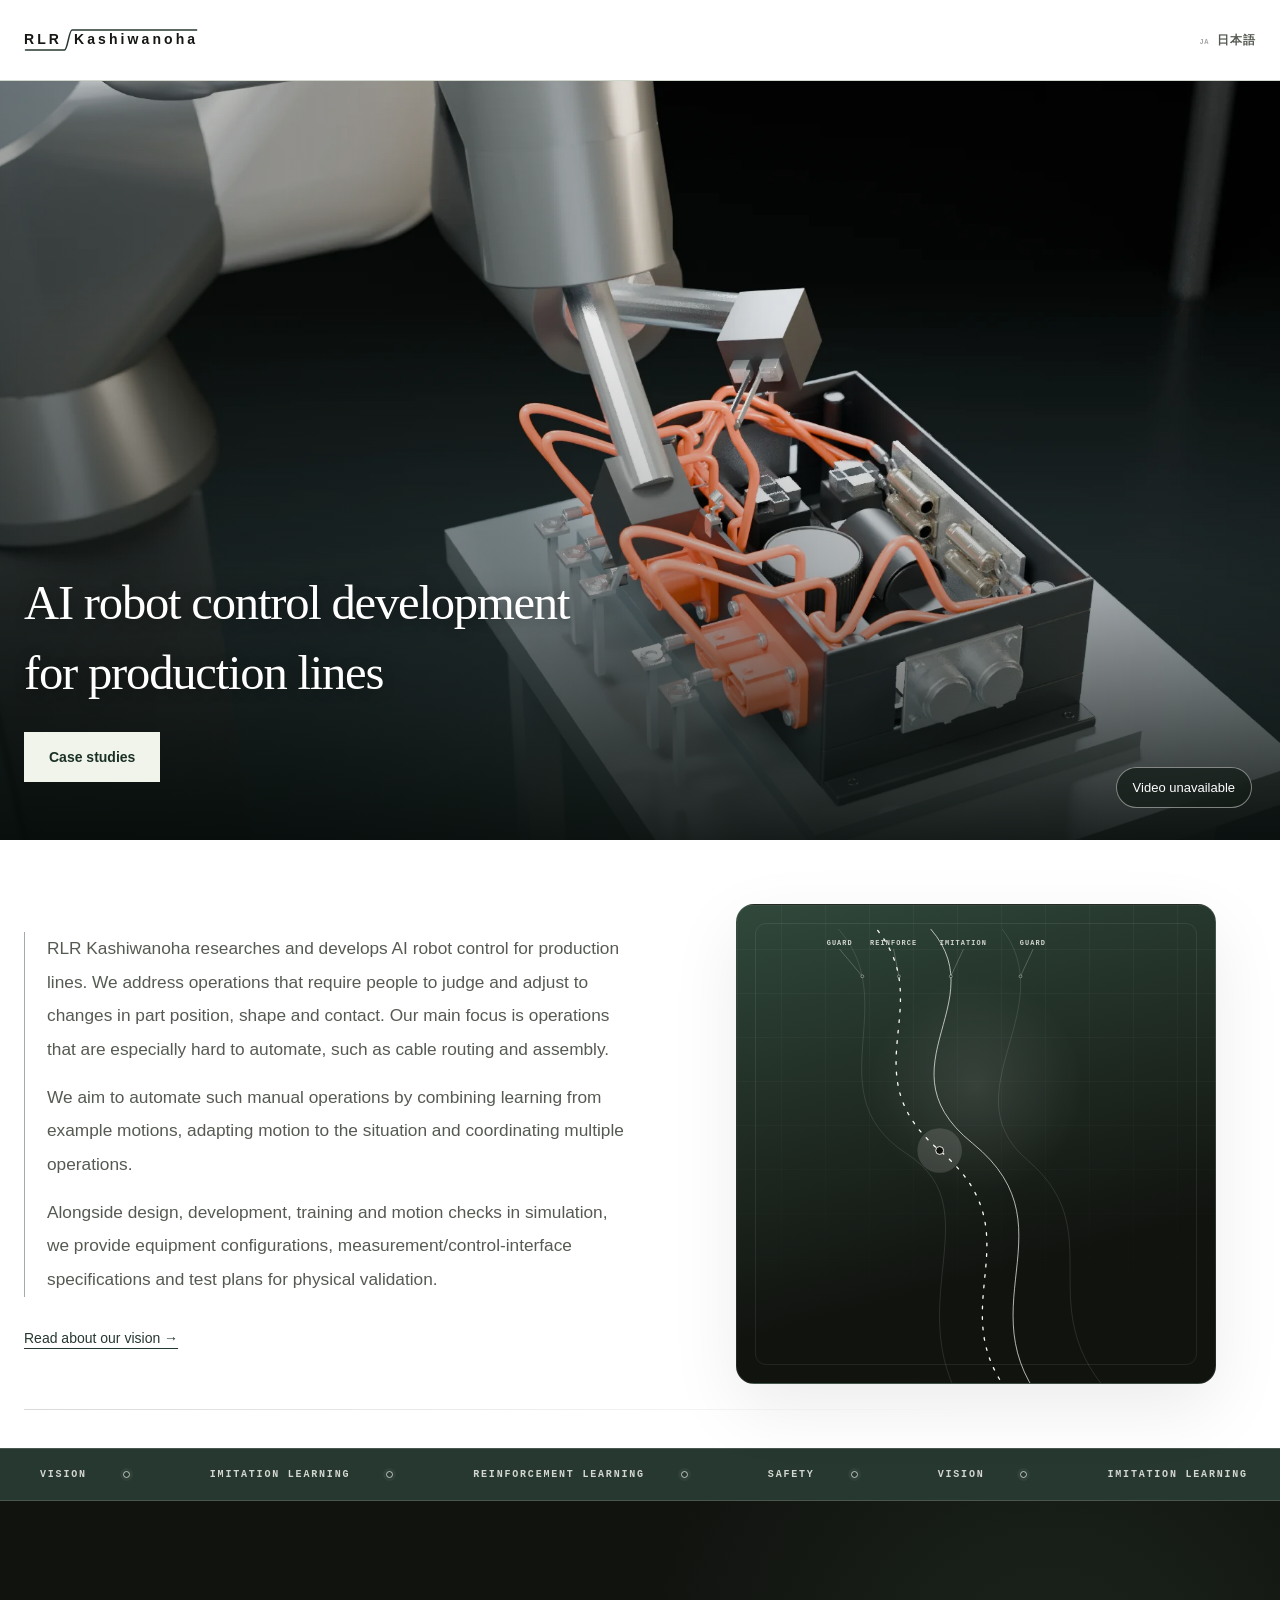
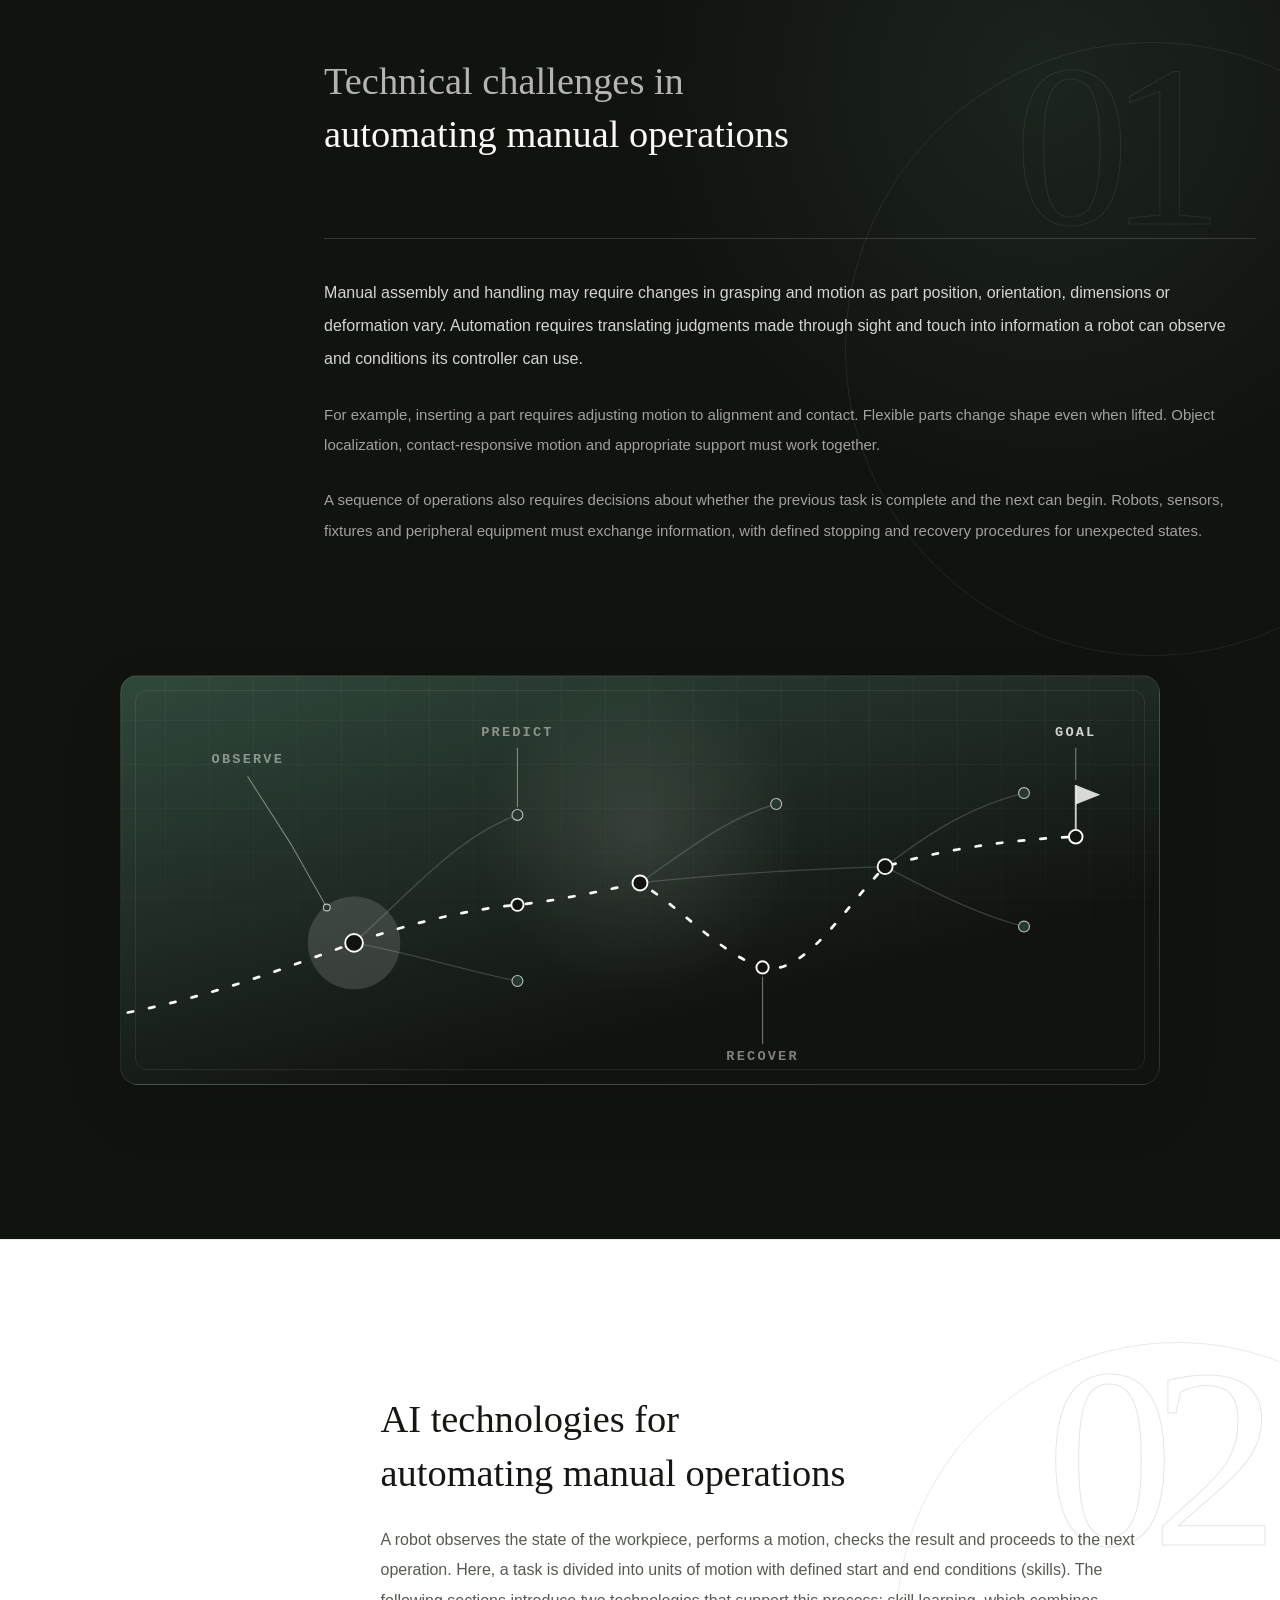
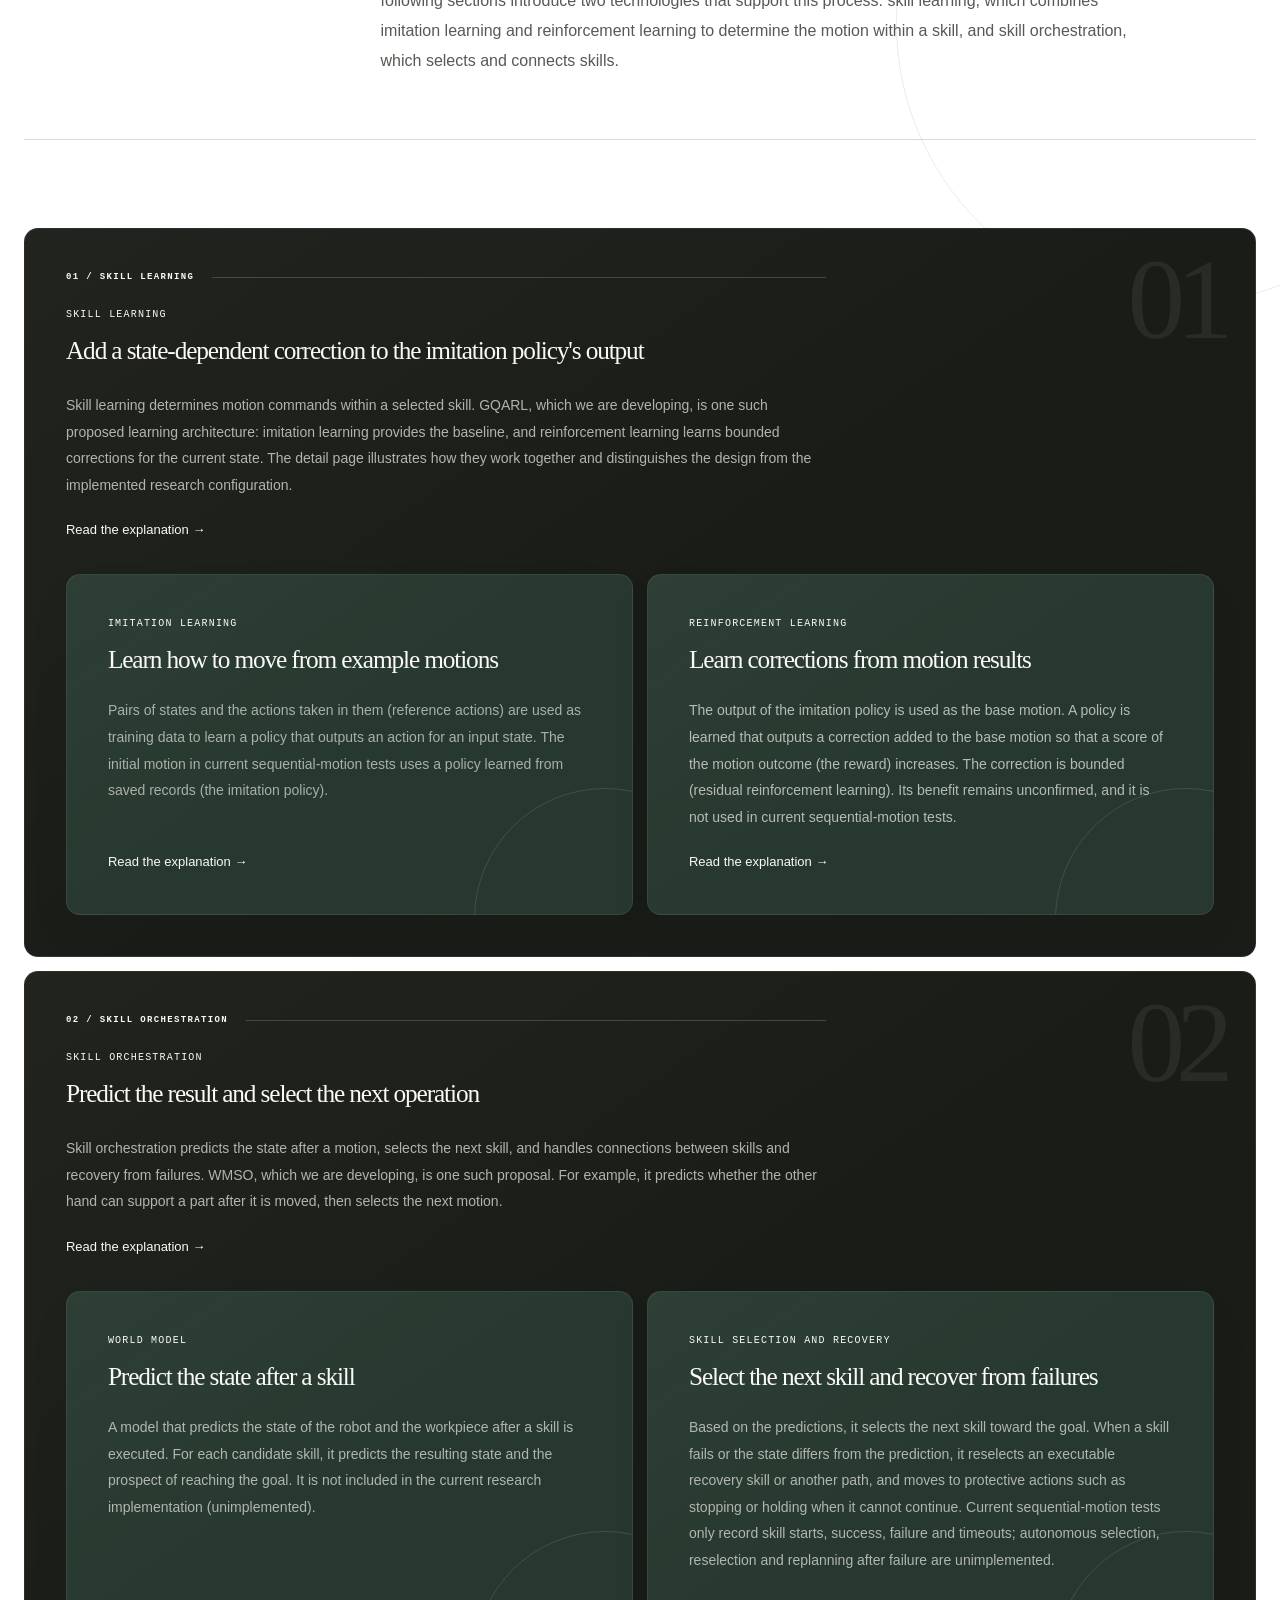
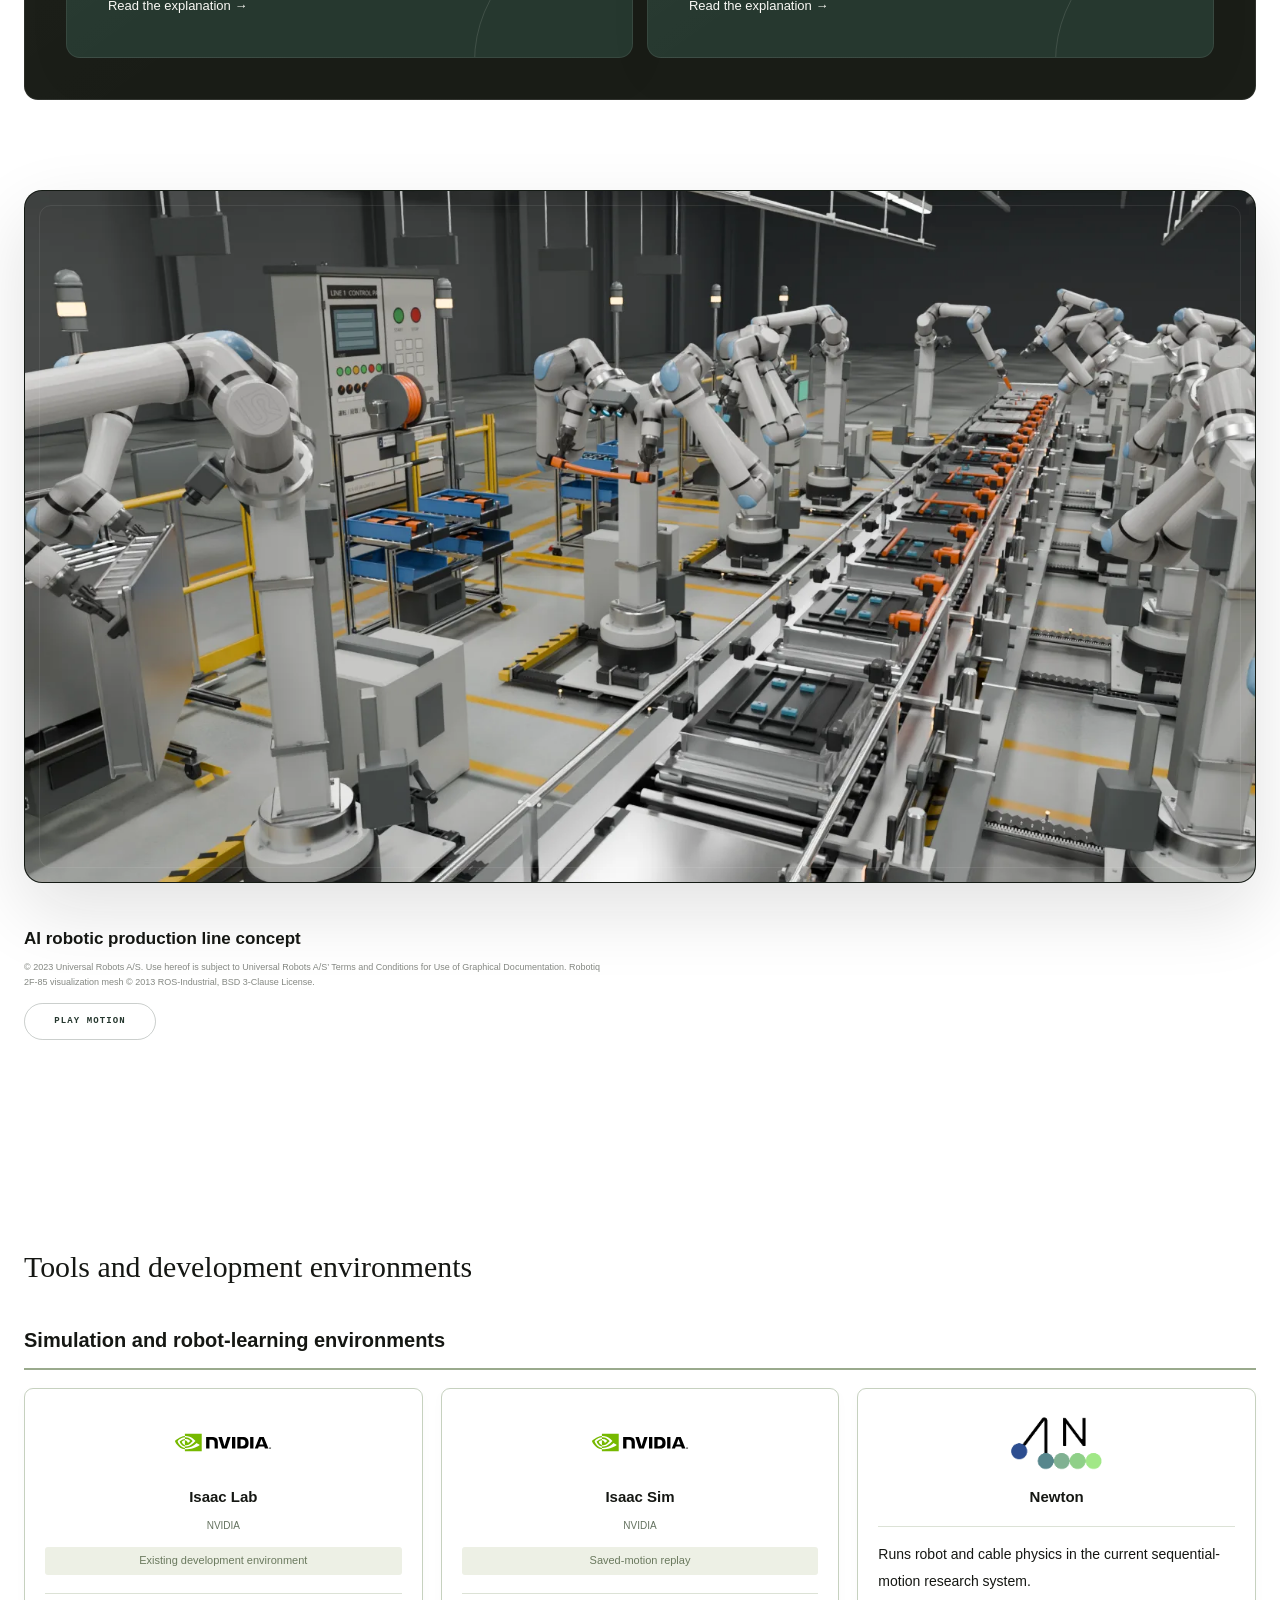
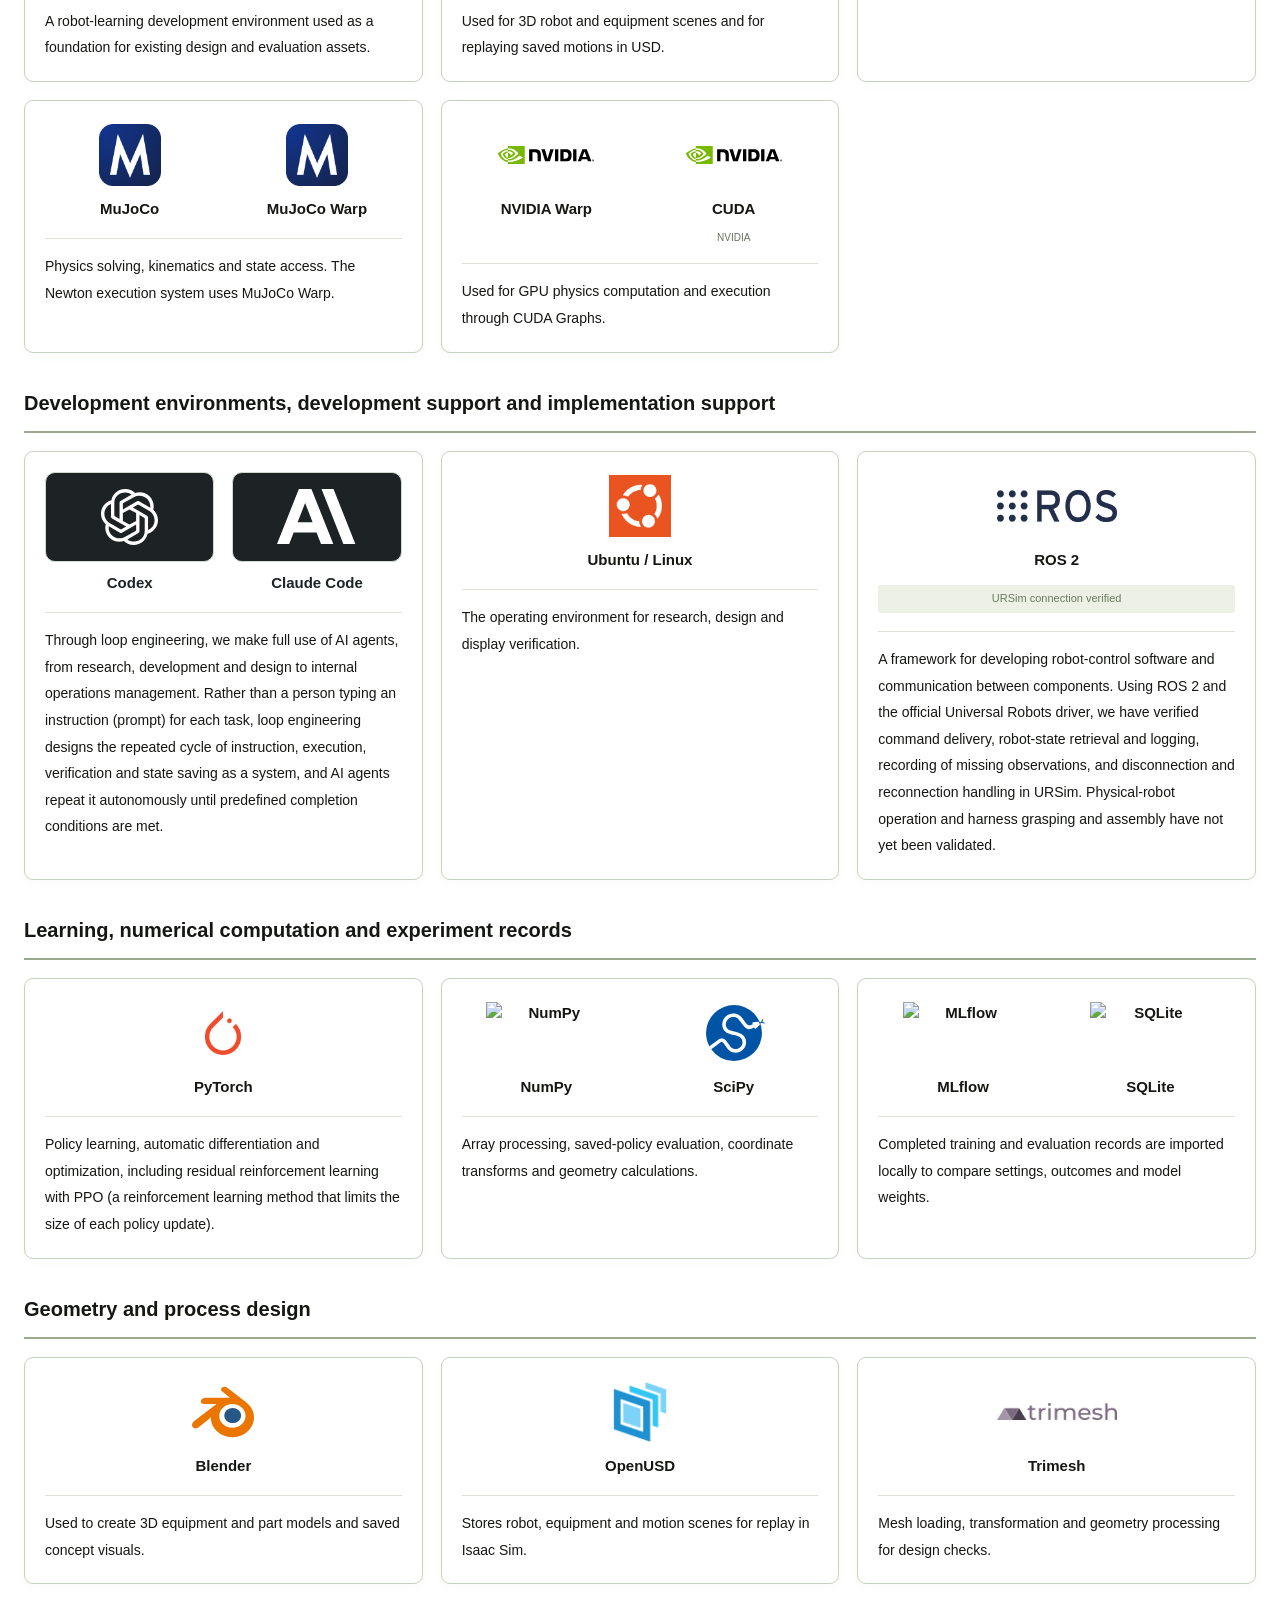
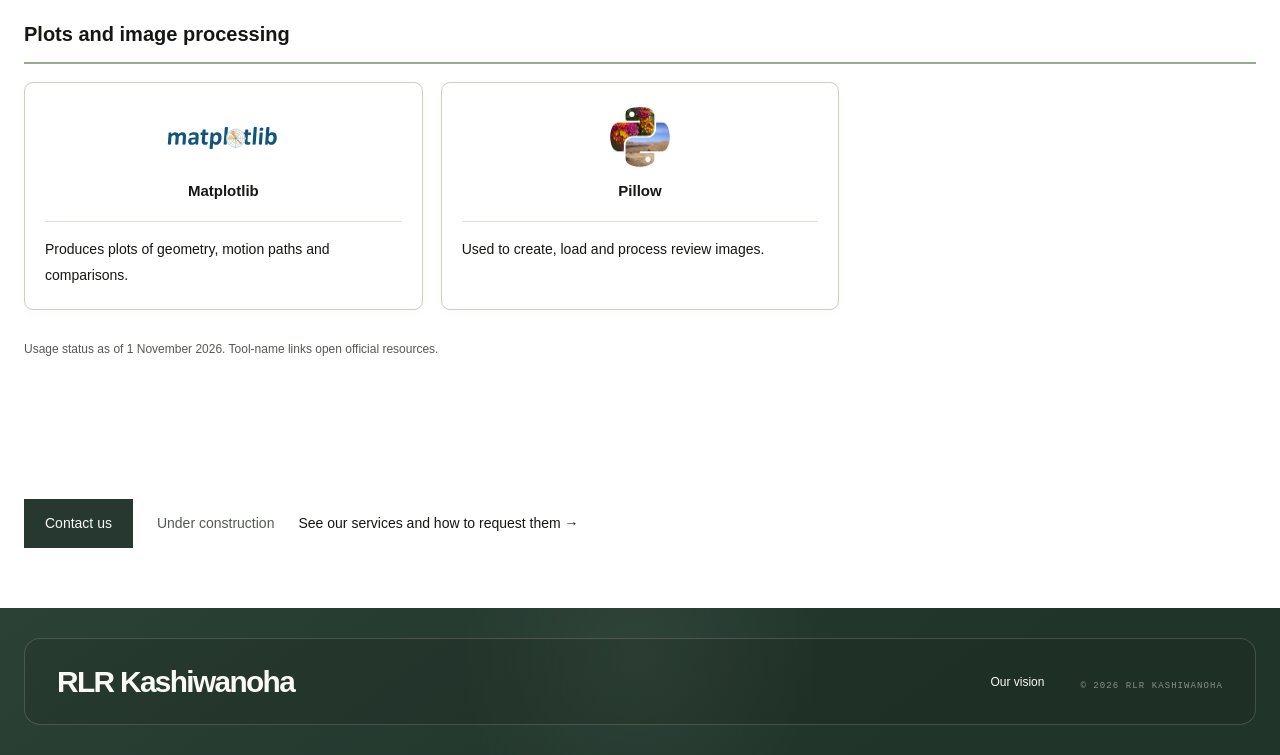
==== en/index.html @ 5c687e72 "Publish home and vision: skill-orchestration cards and term definitions - Home: the skill-orchestrat" ====
<!--
Copyright (c) 2022-2026, The Isaac Lab Project Developers (https://github.com/isaac-sim/IsaacLab/blob/main/CONTRIBUTORS.md).
All rights reserved.

SPDX-License-Identifier: BSD-3-Clause
-->
<!doctype html>
<html lang="en">
  <head>
    <meta charset="utf-8" />
    <meta name="viewport" content="width=device-width, initial-scale=1" />
    <meta name="theme-color" content="#ffffff" />
    <meta
      name="description"
      content="RLR Kashiwanoha researches and develops AI robot control for production lines. We address operations that require people to judge and adjust to changes in part position, shape and contact. Our main focus is operations that are especially hard to automate, such as cable routing and assembly. We aim to automate such manual operations by combining learning from example motions, adapting motion to the situation and coordinating multiple operations. Alongside design, development, training and motion checks in simulation, we provide equipment configurations, measurement/control-interface specifications and test plans for physical validation."
    />
    <meta name="robots" content="index, follow, max-image-preview:large" />
    <link rel="canonical" href="https://rlrk-dev.github.io/en/" />
    <link rel="alternate" hreflang="ja" href="https://rlrk-dev.github.io/" />
    <link rel="alternate" hreflang="en" href="https://rlrk-dev.github.io/en/" />
    <link rel="alternate" hreflang="x-default" href="https://rlrk-dev.github.io/" />
    <link rel="sitemap" type="application/xml" href="https://rlrk-dev.github.io/sitemap.xml" />

    <title>RLR Kashiwanoha — AI Robot Control Development for Production Lines</title>

    <style>
      :root {
        --paper: #f1efe8;
        --paper-deep: #e6e2d8;
        --paper-soft: #f7f5ef;
        --ink: #151713;
        --ink-soft: #555a52;
        --night: #11130f;
        --night-soft: #1a1d17;
        --forest: #26382f;
        --forest-bright: #3d5b4b;
        --white: #faf9f5;
        --line: rgba(21, 23, 19, 0.16);
        --line-light: rgba(250, 249, 245, 0.16);
        --shadow-soft: 0 24px 70px rgba(17, 19, 15, 0.08);
        --sans: "Helvetica Neue", "Hiragino Kaku Gothic ProN", "Yu Gothic", YuGothic, Arial, sans-serif;
        --serif: "Yu Mincho", "Hiragino Mincho ProN", "Hiragino Mincho Pro", Georgia, serif;
        --mono: "SFMono-Regular", Consolas, "Liberation Mono", monospace;
        --shell: min(100% - 48px, 1320px);
      }

      *,
      *::before,
      *::after {
        box-sizing: border-box;
      }

      html {
        scroll-behavior: smooth;
      }

      body {
        margin: 0;
        min-width: 320px;
        overflow-x: clip;
        color: var(--ink);
        background: var(--paper);
        font-family: var(--sans);
        font-weight: 400;
        line-height: 1.7;
        text-rendering: optimizeLegibility;
        -webkit-font-smoothing: antialiased;
      }

      body::before {
        position: fixed;
        z-index: -1;
        inset: 0;
        content: "";
        pointer-events: none;
        background-image:
          radial-gradient(circle at 82% 8%, rgba(38, 56, 47, 0.07), transparent 24%),
          linear-gradient(rgba(21, 23, 19, 0.035) 1px, transparent 1px),
          linear-gradient(90deg, rgba(21, 23, 19, 0.035) 1px, transparent 1px);
        background-repeat: no-repeat, repeat, repeat;
        background-size: auto, 48px 48px, 48px 48px;
        mask-image: linear-gradient(to bottom, #000 0%, transparent 72%);
      }

      a {
        color: inherit;
        text-decoration: none;
      }

      .nowrap {
        white-space: nowrap;
      }

      button {
        color: inherit;
        font: inherit;
      }

      :focus-visible {
        outline: 2px solid var(--forest-bright);
        outline-offset: 5px;
      }

      ::selection {
        color: var(--white);
        background: var(--forest);
      }

      .skip-link {
        position: fixed;
        z-index: 100;
        top: 12px;
        left: 12px;
        padding: 10px 14px;
        color: var(--white);
        background: var(--forest);
        transform: translateY(-160%);
        transition: transform 180ms ease;
      }

      .skip-link:focus {
        transform: translateY(0);
      }

      .shell {
        width: var(--shell);
        margin-inline: auto;
      }

      .site-header {
        position: fixed;
        z-index: 50;
        top: 0;
        right: 0;
        left: 0;
        border-bottom: 1px solid transparent;
        transition:
          background-color 240ms ease,
          border-color 240ms ease,
          box-shadow 240ms ease;
      }

      .site-header.is-scrolled,
      .site-header:has(.site-nav.is-open) {
        border-color: var(--line);
        background: rgba(241, 239, 232, 0.92);
        box-shadow: 0 8px 30px rgba(17, 19, 15, 0.045);
        backdrop-filter: blur(20px);
      }

      .nav-shell {
        display: flex;
        align-items: center;
        justify-content: space-between;
        min-height: 80px;
        transition: min-height 240ms ease;
      }

      .site-header.is-scrolled .nav-shell {
        min-height: 68px;
      }

      .brand {
        position: relative;
        display: inline-grid;
        grid-template-columns: auto 7px auto;
        gap: 2.5px;
        align-items: center;
        padding-block: 5px;
        color: var(--ink);
        font-size: 14px;
        font-weight: 700;
        letter-spacing: 0.22em;
        white-space: nowrap;
      }

      .brand > span:not(.brand-sigmoid) {
        position: relative;
        z-index: 1;
      }

      .brand-sigmoid {
        display: block;
        width: 7px;
        height: 20px;
      }

      .brand-sigmoid svg {
        position: absolute;
        z-index: 0;
        top: 50%;
        left: 0;
        width: 100%;
        height: 30px;
        overflow: visible;
        transform: translateY(-50%);
      }

      .site-nav {
        display: flex;
        gap: 34px;
        align-items: center;
      }

      .site-nav a {
        position: relative;
        display: inline-flex;
        gap: 8px;
        align-items: baseline;
        padding-block: 8px;
        color: var(--ink-soft);
        font-size: 12px;
        font-weight: 600;
        letter-spacing: 0.08em;
      }

      .site-nav a::before {
        content: attr(data-index);
        color: rgba(21, 23, 19, 0.38);
        font-family: var(--mono);
        font-size: 7px;
        letter-spacing: 0.08em;
      }

      .site-nav a::after {
        position: absolute;
        right: 0;
        bottom: 3px;
        left: 0;
        height: 1px;
        content: "";
        background: var(--ink);
        transform: scaleX(0);
        transform-origin: right;
        transition: transform 220ms ease;
      }

      .site-nav a:hover,
      .site-nav a:focus-visible,
      .site-nav a.is-active {
        color: var(--ink);
      }

      .site-nav a:hover::after,
      .site-nav a:focus-visible::after,
      .site-nav a.is-active::after {
        transform: scaleX(1);
        transform-origin: left;
      }

      .menu-button {
        display: none;
        width: 42px;
        height: 42px;
        padding: 0;
        border: 1px solid var(--line);
        border-radius: 50%;
        background: transparent;
        cursor: pointer;
      }

      .menu-button span,
      .menu-button::before,
      .menu-button::after {
        display: block;
        width: 16px;
        height: 1px;
        margin: 4px auto;
        content: "";
        background: currentcolor;
        transition: transform 180ms ease;
      }

      .menu-button[aria-expanded="true"] span {
        opacity: 0;
      }

      .menu-button[aria-expanded="true"]::before {
        transform: translateY(5px) rotate(45deg);
      }

      .menu-button[aria-expanded="true"]::after {
        transform: translateY(-5px) rotate(-45deg);
      }

      .hero {
        position: relative;
        isolation: isolate;
        display: grid;
        grid-template-columns: minmax(0, 1.1fr) minmax(360px, 0.9fr);
        column-gap: clamp(48px, 6vw, 90px);
        row-gap: 24px;
        align-items: center;
        min-height: 100svh;
        padding-top: 112px;
        padding-bottom: 80px;
      }

      .hero::before {
        position: absolute;
        z-index: -1;
        top: 0;
        bottom: 0;
        left: 50%;
        width: 100vw;
        content: "";
        background:
          linear-gradient(
            105deg,
            rgba(247, 245, 239, 0.86) 0%,
            rgba(241, 239, 232, 0.72) 48%,
            rgba(241, 239, 232, 0.6) 100%
          ),
          url("/assets/hero-kashiwanoha-landscape.webp") center / cover no-repeat;
        pointer-events: none;
        transform: translateX(-50%);
        -webkit-mask-image: linear-gradient(to bottom, #000 0%, #000 76%, transparent 100%);
        mask-image: linear-gradient(to bottom, #000 0%, #000 76%, transparent 100%);
      }

      .hero::after {
        position: absolute;
        right: 0;
        bottom: 38px;
        left: 0;
        height: 1px;
        content: "";
        background: linear-gradient(90deg, var(--line), transparent 78%);
      }

      .hero-copy {
        position: relative;
        z-index: 2;
      }

      .eyebrow {
        display: flex;
        gap: 14px;
        align-items: center;
        margin: 0 0 34px;
        font-family: var(--mono);
        font-size: 11px;
        font-weight: 600;
        letter-spacing: 0.16em;
        text-transform: uppercase;
      }

      .eyebrow::before {
        width: 24px;
        height: 1px;
        content: "";
        background: currentcolor;
      }

      .eyebrow span {
        display: grid;
        width: 30px;
        height: 30px;
        place-items: center;
        border: 1px solid var(--line);
        border-radius: 50%;
        color: var(--forest);
        font-size: 8px;
      }

      .hero-title {
        max-width: 860px;
        margin: 0;
        font-family: var(--serif);
        font-size: clamp(52px, 5.25vw, 86px);
        font-weight: 500;
        letter-spacing: -0.055em;
        line-height: 1.06;
      }

      .hero-line {
        color: var(--forest);
        white-space: nowrap;
      }

      .hero-lead {
        max-width: 600px;
        margin: 38px 0 0;
        padding-left: 22px;
        border-left: 1px solid rgba(38, 56, 47, 0.42);
        color: var(--ink-soft);
        font-size: clamp(16px, 1.2vw, 18px);
        line-height: 1.9;
      }

      .hero-note {
        max-width: 600px;
        margin: 10px 0 0;
        padding-left: 23px;
        color: var(--ink-soft);
        font-size: 11px;
        letter-spacing: 0.02em;
        line-height: 1.6;
      }

      .hero-scroll {
        display: inline-flex;
        gap: 14px;
        align-items: center;
        margin-top: 46px;
        color: var(--ink-soft);
        font-family: var(--mono);
        font-size: 9px;
        font-weight: 600;
        letter-spacing: 0.16em;
        text-transform: uppercase;
      }

      .hero-scroll::after {
        width: 54px;
        height: 1px;
        content: "";
        background: var(--forest);
        transition: width 220ms ease;
      }

      .hero-scroll:hover::after,
      .hero-scroll:focus-visible::after {
        width: 76px;
      }

      .hero-art {
        position: relative;
        min-height: 0;
        aspect-ratio: 1;
        overflow: hidden;
        border: 1px solid rgba(250, 249, 245, 0.09);
        border-radius: 18px;
        color: var(--white);
        background:
          radial-gradient(circle at 50% 38%, rgba(250, 249, 245, 0.11), transparent 28%),
          linear-gradient(165deg, #30483b 0%, var(--night) 72%);
        box-shadow: var(--shadow-soft);
        isolation: isolate;
      }

      .hero-art::before {
        position: absolute;
        z-index: 0;
        inset: 0;
        content: "";
        background-image:
          linear-gradient(rgba(255, 255, 255, 0.04) 1px, transparent 1px),
          linear-gradient(90deg, rgba(255, 255, 255, 0.04) 1px, transparent 1px);
        background-size: 44px 44px;
        mask-image: linear-gradient(to bottom, #000, transparent 92%);
      }

      .hero-art::after {
        position: absolute;
        z-index: 2;
        inset: 18px;
        content: "";
        border: 1px solid rgba(250, 249, 245, 0.08);
        border-radius: 11px;
        pointer-events: none;
      }

      .hero-art svg {
        position: absolute;
        z-index: 1;
        inset: 5% -7% -4%;
        width: 114%;
        height: 99%;
        transition: transform 700ms cubic-bezier(0.22, 1, 0.36, 1);
      }

      .hero-art--world-model {
        min-height: 0;
        aspect-ratio: 760 / 300;
      }

      .purpose-model {
        width: min(100%, 1040px);
        margin: clamp(84px, 10vw, 144px) auto 0;
      }

      .hero-art--world-model svg {
        inset: 0;
        width: 100%;
        height: 100%;
      }

      .hero-art--world-model::after {
        inset: 14px;
        border-radius: 12px;
      }

      .hero-art--world-model .hero-model-mobile {
        display: none;
      }

      .hero-art > img {
        position: absolute;
        z-index: 1;
        inset: 0;
        width: 100%;
        height: 100%;
        object-fit: cover;
      }

      @media (hover: hover) {
        .hero-art:hover svg {
          transform: scale(1.012);
        }
      }

      .thread-path {
        fill: none;
        stroke: rgba(250, 249, 245, 0.76);
        stroke-linecap: round;
        stroke-width: 1.4;
      }

      .thread-path--soft {
        stroke: rgba(250, 249, 245, 0.17);
        stroke-width: 1;
      }

      .thread-path--accent {
        stroke: var(--white);
        stroke-dasharray: 4 12;
        stroke-width: 2;
        animation: thread-flow 16s linear infinite;
      }

      .thread-node {
        fill: var(--night);
        stroke: var(--white);
        stroke-width: 1.4;
      }

      .thread-label {
        fill: rgba(250, 249, 245, 0.48);
        font-family: var(--mono);
        font-size: 10.5px;
        font-weight: 600;
        letter-spacing: 0.16em;
        text-anchor: middle;
      }

      .thread-label--primary {
        fill: rgba(250, 249, 245, 0.82);
      }

      .hero-art--world-model .thread-label {
        font-size: 10px;
      }

      .thread-leader {
        fill: none;
        stroke: rgba(250, 249, 245, 0.42);
        stroke-linecap: round;
        stroke-width: 0.8;
      }

      .thread-leader-node {
        fill: var(--forest);
        stroke: rgba(250, 249, 245, 0.72);
        stroke-width: 0.8;
      }

      .thread-glow {
        fill: var(--white);
        opacity: 0.14;
        transform-origin: center;
        animation: pulse 3.2s ease-in-out infinite;
      }

      .signal-strip {
        overflow: hidden;
        color: rgba(250, 249, 245, 0.82);
        border-top: 1px solid var(--line-light);
        border-bottom: 1px solid var(--line-light);
        background: var(--forest);
      }

      .signal-track {
        display: flex;
        width: max-content;
        animation: marquee 28s linear infinite;
      }

      .signal-item {
        display: inline-flex;
        gap: 36px;
        align-items: center;
        padding: 17px 40px;
        font-family: var(--mono);
        font-size: 10px;
        font-weight: 600;
        letter-spacing: 0.18em;
        text-transform: uppercase;
      }

      .signal-item::after {
        width: 7px;
        height: 7px;
        content: "";
        border: 1px solid rgba(250, 249, 245, 0.7);
        border-radius: 50%;
        background: transparent;
        box-shadow: 0 0 0 3px rgba(250, 249, 245, 0.045);
      }

      .section {
        scroll-margin-top: 80px;
        padding-block: clamp(104px, 12vw, 180px);
      }

      .section-label {
        display: flex;
        gap: 14px;
        align-items: center;
        margin: 0;
        font-family: var(--mono);
        font-size: 9px;
        font-weight: 600;
        letter-spacing: 0.18em;
        text-transform: uppercase;
      }

      .section-label span {
        display: grid;
        width: 32px;
        height: 32px;
        min-width: 32px;
        place-items: center;
        border: 1px solid var(--line);
        border-radius: 50%;
        color: var(--ink-soft);
        font-size: 8px;
        letter-spacing: 0.08em;
      }

      .purpose {
        position: relative;
        overflow: hidden;
        color: var(--white);
        background:
          radial-gradient(circle at 82% 14%, rgba(61, 91, 75, 0.24), transparent 26%),
          var(--night);
      }

      .purpose::before {
        position: absolute;
        top: clamp(110px, 11vw, 176px);
        right: clamp(-300px, -14vw, -150px);
        width: clamp(440px, 48vw, 760px);
        aspect-ratio: 1;
        content: "";
        border: 1px solid rgba(250, 249, 245, 0.07);
        border-radius: 50%;
        pointer-events: none;
      }

      .purpose::after {
        position: absolute;
        top: clamp(112px, 12vw, 180px);
        right: clamp(24px, 6vw, 96px);
        content: "01";
        color: transparent;
        font-family: var(--serif);
        font-size: clamp(126px, 18vw, 252px);
        font-weight: 500;
        letter-spacing: -0.09em;
        line-height: 0.8;
        pointer-events: none;
        -webkit-text-stroke: 1px rgba(250, 249, 245, 0.08);
      }

      .purpose > .shell {
        position: relative;
        z-index: 1;
      }

      .purpose .section-label span {
        color: rgba(250, 249, 245, 0.58);
        border-color: var(--line-light);
      }

      .purpose-copy {
        color: rgba(250, 249, 245, 0.68);
      }

      .purpose-grid {
        position: relative;
        display: grid;
        grid-template-columns: minmax(180px, 0.35fr) minmax(0, 1.65fr);
        gap: clamp(48px, 8vw, 130px);
      }

      .purpose-statement {
        max-width: 960px;
        margin: 0;
        color: rgba(250, 249, 245, 0.7);
        font-family: var(--serif);
        font-size: clamp(42px, 5vw, 72px);
        font-weight: 500;
        letter-spacing: -0.05em;
        line-height: 1.25;
        white-space: nowrap;
      }

      .purpose-statement em {
        color: var(--white);
        font-style: normal;
      }

      .purpose-bottom {
        display: grid;
        grid-template-columns: minmax(0, 1.45fr) minmax(240px, 0.55fr);
        gap: clamp(40px, 5vw, 76px);
        margin-top: 76px;
        padding-top: 38px;
        border-top: 1px solid var(--line-light);
      }

      .purpose-copy {
        max-width: 680px;
        margin: 0;
      }

      .purpose-copy p {
        margin: 0;
        color: rgba(250, 249, 245, 0.62);
        font-size: 15px;
        line-height: 2.05;
      }

      .purpose-copy p + p {
        margin-top: 24px;
      }

      .purpose-copy p:first-child {
        color: rgba(250, 249, 245, 0.84);
        font-size: 16px;
      }

      .purpose-quote {
        position: relative;
        justify-self: end;
        max-width: 360px;
        margin: 0;
        padding: 24px 0 24px 28px;
        border-left: 1px solid rgba(250, 249, 245, 0.28);
        color: var(--white);
        font-family: var(--serif);
        font-size: 24px;
        line-height: 1.5;
      }

      .purpose-quote small {
        display: block;
        margin-top: 18px;
        color: rgba(250, 249, 245, 0.48);
        font-family: var(--mono);
        font-size: 9px;
        letter-spacing: 0.16em;
        text-transform: uppercase;
      }

      .section-title {
        max-width: 820px;
        margin: 0;
        font-family: var(--serif);
        font-size: clamp(36px, 4.8vw, 70px);
        font-weight: 500;
        letter-spacing: -0.055em;
        line-height: 1.2;
      }

      .core {
        position: relative;
        overflow: hidden;
        padding-bottom: clamp(88px, 9vw, 132px);
        border-top: 1px solid rgba(21, 23, 19, 0.08);
        background: var(--paper-deep);
      }

      .core::before {
        position: absolute;
        top: clamp(74px, 8vw, 122px);
        right: clamp(-280px, -14vw, -120px);
        width: clamp(360px, 44vw, 680px);
        aspect-ratio: 1;
        content: "";
        border: 1px solid rgba(38, 56, 47, 0.1);
        border-radius: 50%;
        pointer-events: none;
      }

      .core > .shell {
        position: relative;
        z-index: 1;
      }

      .core-head {
        position: relative;
        isolation: isolate;
        display: grid;
        grid-template-columns: 0.45fr 1.55fr;
        gap: clamp(48px, 8vw, 130px);
        align-items: start;
        min-height: clamp(220px, 24vw, 320px);
        margin-bottom: clamp(52px, 7vw, 88px);
        padding-bottom: clamp(40px, 5vw, 62px);
        border-bottom: 1px solid var(--line);
      }

      .core-head::after {
        position: absolute;
        z-index: 0;
        top: -0.14em;
        right: 0;
        content: "02";
        color: transparent;
        font-family: var(--serif);
        font-size: clamp(132px, 20vw, 278px);
        font-weight: 500;
        letter-spacing: -0.09em;
        line-height: 0.8;
        pointer-events: none;
        -webkit-text-stroke: 1px rgba(38, 56, 47, 0.13);
      }

      .core-head > * {
        position: relative;
        z-index: 1;
      }

      .core-heading {
        align-self: end;
        max-width: 900px;
      }

      .core-intro {
        max-width: 650px;
        margin: 32px 0 0;
        color: var(--ink-soft);
        font-size: 16px;
        line-height: 2;
      }

      .concept-film {
        margin: 0 0 clamp(64px, 8vw, 104px);
      }

      .concept-film-frame {
        position: relative;
        isolation: isolate;
        overflow: hidden;
        aspect-ratio: 16 / 9;
        border: 1px solid rgba(38, 56, 47, 0.18);
        border-radius: 18px;
        background: var(--night);
        box-shadow: 0 28px 72px rgba(17, 19, 15, 0.12);
      }

      .concept-film-frame::after {
        position: absolute;
        z-index: 2;
        inset: 14px;
        content: "";
        border: 1px solid rgba(250, 249, 245, 0.08);
        border-radius: 12px;
        pointer-events: none;
      }

      .concept-film-video {
        display: block;
        width: 100%;
        height: 100%;
        object-fit: cover;
      }

      .concept-film-caption {
        padding: clamp(26px, 3.4vw, 42px) 0 0;
      }


      .concept-film-detail {
        display: grid;
        gap: 22px;
      }

      .concept-film-credit {
        max-width: 580px;
        margin: 0;
        color: var(--ink-soft);
        font-size: 9px;
        line-height: 1.7;
        opacity: 0.72;
      }

      .concept-film-credit a {
        color: inherit;
        text-underline-offset: 0.2em;
      }

      .concept-film-toggle {
        justify-self: start;
        min-width: 132px;
        padding: 10px 16px;
        border: 1px solid rgba(38, 56, 47, 0.24);
        border-radius: 999px;
        color: var(--forest);
        background: transparent;
        font-family: var(--mono);
        font-size: 9px;
        font-weight: 600;
        letter-spacing: 0.12em;
        text-transform: uppercase;
        cursor: pointer;
        transition:
          color 180ms ease,
          background-color 180ms ease,
          border-color 180ms ease;
      }

      .concept-film-toggle:hover,
      .concept-film-toggle:focus-visible {
        color: var(--white);
        border-color: var(--forest);
        background: var(--forest);
      }

      .core-map {
        display: grid;
        grid-template-columns: repeat(12, minmax(0, 1fr));
        gap: 14px;
        background: transparent;
      }

      .core-card {
        position: relative;
        isolation: isolate;
        overflow: hidden;
        display: flex;
        flex-direction: column;
        min-height: 390px;
        padding: clamp(28px, 3.2vw, 46px);
        border: 1px solid var(--line);
        border-radius: 14px;
        background:
          linear-gradient(145deg, rgba(250, 249, 245, 0.36), transparent 54%),
          var(--paper);
        box-shadow: 0 20px 52px rgba(17, 19, 15, 0.035);
        transition:
          translate 300ms cubic-bezier(0.22, 1, 0.36, 1),
          border-color 300ms ease,
          box-shadow 300ms ease;
      }

      .core-card--vla {
        grid-column: 1 / -1;
      }

      .core-card::before {
        position: absolute;
        z-index: 0;
        right: -104px;
        bottom: -136px;
        width: 262px;
        aspect-ratio: 1;
        content: "";
        border: 1px solid rgba(38, 56, 47, 0.12);
        border-radius: 50%;
        pointer-events: none;
      }

      .core-card::after {
        position: absolute;
        z-index: 0;
        top: clamp(12px, 1.8vw, 24px);
        right: clamp(18px, 2.4vw, 34px);
        content: attr(data-step);
        color: rgba(38, 56, 47, 0.075);
        font-family: var(--serif);
        font-size: clamp(84px, 9vw, 132px);
        font-weight: 500;
        letter-spacing: -0.08em;
        line-height: 0.82;
        pointer-events: none;
      }

      .core-card > * {
        position: relative;
        z-index: 1;
      }

      .core-card--imitation {
        grid-column: span 7;
        color: var(--white);
        border-color: rgba(250, 249, 245, 0.08);
        background:
          linear-gradient(145deg, rgba(250, 249, 245, 0.035), transparent 52%),
          var(--forest);
      }

      .core-card--reinforcement {
        grid-column: span 5;
        color: var(--white);
        border-color: rgba(250, 249, 245, 0.08);
        background:
          linear-gradient(145deg, rgba(250, 249, 245, 0.035), transparent 52%),
          var(--forest);
      }

      .core-card--architecture {
        grid-column: 1 / -1;
        min-height: 410px;
        color: var(--white);
        border-color: rgba(250, 249, 245, 0.08);
        background:
          linear-gradient(145deg, rgba(250, 249, 245, 0.035), transparent 52%),
          var(--night-soft);
      }

      .core-card--outcome {
        grid-column: span 4;
        min-height: 410px;
        color: var(--night);
      }

      .core-card--imitation::before,
      .core-card--reinforcement::before,
      .core-card--architecture::before {
        border-color: rgba(250, 249, 245, 0.12);
      }

      .core-card--imitation::after,
      .core-card--reinforcement::after,
      .core-card--architecture::after {
        color: rgba(250, 249, 245, 0.065);
      }

      .core-card--vla-content,
      .core-card--architecture-content {
        display: grid;
        grid-template-columns: minmax(0, 0.9fr) minmax(0, 1.1fr);
        gap: clamp(32px, 6vw, 96px);
        align-items: end;
        margin-top: auto;
      }

      .core-card--outcome-content {
        display: grid;
        grid-template-columns: 1fr;
        gap: 24px;
        margin-top: auto;
      }

      .core-card--vla h3,
      .core-card--architecture h3,
      .core-card--outcome h3 {
        margin: 0;
      }

      .core-card--outcome h3 {
        max-width: 340px;
        /* Three nouns and a verb do not fit at the display size the other
           cards use, and this card is the narrow one of its row. */
        font-size: clamp(25px, 2.5vw, 34px);
        color: var(--forest);
      }

      .core-card--outcome p {
        color: var(--ink-soft);
      }


      .core-card-meta {
        display: flex;
        align-items: center;
        justify-content: flex-start;
        width: 100%;
        font-family: var(--mono);
        font-size: 9px;
        font-weight: 600;
        letter-spacing: 0.15em;
        text-transform: uppercase;
      }

      .core-card-meta::after {
        flex: 1;
        height: 1px;
        margin-left: 18px;
        content: "";
        background: currentColor;
        opacity: 0.18;
      }

      .core-card h3 {
        margin: auto 0 18px;
        font-family: var(--serif);
        font-size: clamp(31px, 3.4vw, 48px);
        font-weight: 500;
        letter-spacing: -0.045em;
        line-height: 1.25;
      }

      .core-card h3 small {
        display: block;
        margin-bottom: 10px;
        font-family: var(--mono);
        font-size: 10px;
        font-weight: 500;
        letter-spacing: 0.12em;
        text-transform: uppercase;
      }

      .core-card p {
        max-width: 510px;
        margin: 0;
        color: var(--ink-soft);
        font-size: 14px;
        line-height: 1.9;
      }

      .core-card--imitation p {
        color: rgba(250, 249, 245, 0.62);
      }

      .core-card--reinforcement p {
        color: rgba(250, 249, 245, 0.68);
      }

      .core-card--architecture p {
        max-width: 510px;
        color: rgba(250, 249, 245, 0.68);
      }

      .core-card:nth-child(2).is-visible {
        animation-delay: 70ms;
      }

      .core-card:nth-child(3).is-visible {
        animation-delay: 90ms;
      }

      .core-card:nth-child(4).is-visible {
        animation-delay: 160ms;
      }

      @media (hover: hover) {
        .core-card:hover {
          border-color: rgba(38, 56, 47, 0.3);
          box-shadow: 0 28px 64px rgba(17, 19, 15, 0.09);
          translate: 0 -4px;
        }

        .core-card--imitation:hover,
        .core-card--reinforcement:hover,
        .core-card--architecture:hover {
          border-color: rgba(250, 249, 245, 0.2);
        }
      }

      .mobile-break {
        display: none;
      }

      .closing {
        position: relative;
        overflow: hidden;
        padding-block: clamp(132px, 15vw, 216px) 64px;
        color: var(--white);
        background:
          radial-gradient(circle at 50% 36%, rgba(250, 249, 245, 0.055), transparent 28%),
          linear-gradient(145deg, #2b4136 0%, #20342a 72%);
      }

      .closing::before {
        position: absolute;
        top: 9%;
        left: 50%;
        width: clamp(430px, 58vw, 840px);
        aspect-ratio: 1;
        content: "";
        border: 1px solid rgba(250, 249, 245, 0.08);
        border-radius: 50%;
        pointer-events: none;
        transform: translateX(-50%);
      }

      .closing::after {
        position: absolute;
        right: clamp(-20px, 2vw, 38px);
        bottom: 80px;
        content: "03";
        color: transparent;
        font-family: var(--serif);
        font-size: clamp(150px, 22vw, 310px);
        font-weight: 500;
        letter-spacing: -0.09em;
        line-height: 0.8;
        pointer-events: none;
        -webkit-text-stroke: 1px rgba(250, 249, 245, 0.075);
      }

      .closing > .shell {
        position: relative;
        z-index: 1;
      }

      .closing-label {
        position: absolute;
        top: 0;
        left: 0;
        color: rgba(250, 249, 245, 0.72);
      }

      .closing-label span {
        color: rgba(250, 249, 245, 0.58);
        border-color: var(--line-light);
      }

      .closing-message {
        position: relative;
        max-width: 1040px;
        margin: 0 auto;
        padding-top: 108px;
        text-align: center;
      }

      .closing-message::before {
        position: absolute;
        top: 0;
        left: 50%;
        width: 1px;
        height: 76px;
        content: "";
        background: linear-gradient(var(--white), transparent);
        opacity: 0.52;
      }

      .closing h2 {
        margin: 0;
        color: rgba(250, 249, 245, 0.68);
        font-family: var(--serif);
        font-size: clamp(44px, 5.5vw, 72px);
        font-weight: 500;
        letter-spacing: -0.055em;
        line-height: 1.25;
      }

      .closing h2 em {
        color: var(--white);
        font-style: normal;
      }

      .site-footer {
        display: flex;
        gap: 24px;
        align-items: end;
        justify-content: space-between;
        margin-top: 150px;
        padding: 30px 32px;
        border: 1px solid var(--line-light);
        border-radius: 16px;
        background: rgba(17, 19, 15, 0.12);
      }

      .footer-wordmark {
        margin: 0;
        font-size: clamp(14px, 2.33vw, 30px);
        font-weight: 700;
        letter-spacing: -0.055em;
        line-height: 0.85;
      }

      .footer-meta {
        color: rgba(250, 249, 245, 0.48);
        font-family: var(--mono);
        font-size: 9px;
        letter-spacing: 0.12em;
        line-height: 1.8;
        text-align: right;
        text-transform: uppercase;
      }

      .footer-details {
        display: flex;
        gap: 36px;
        align-items: end;
      }

      .footer-contact {
        margin: 0;
        color: rgba(250, 249, 245, 0.78);
        font-size: 12px;
        line-height: 1.8;
        text-align: right;
      }

      .footer-contact span {
        display: block;
        color: rgba(250, 249, 245, 0.42);
        font-family: var(--mono);
        font-size: 9px;
        letter-spacing: 0.14em;
        text-transform: uppercase;
      }

      .footer-contact a {
        display: inline-flex;
        gap: 8px;
        align-items: center;
        border-bottom: 1px solid rgba(250, 249, 245, 0.3);
        transition: border-color 180ms ease;
      }

      .footer-contact a::after {
        content: "↗";
        font-size: 10px;
      }

      .footer-contact a:hover,
      .footer-contact a:focus-visible {
        border-color: var(--white);
      }

      .reveal {
        opacity: 1;
        transform: none;
      }

      .reveal.is-visible {
        animation: reveal-up 720ms cubic-bezier(0.22, 1, 0.36, 1) both;
      }

      @keyframes reveal-up {
        from {
          opacity: 0;
          transform: translateY(24px);
        }
        to {
          opacity: 1;
          transform: translateY(0);
        }
      }

      @keyframes thread-flow {
        to {
          stroke-dashoffset: -160;
        }
      }

      @keyframes pulse {
        0%,
        100% {
          opacity: 0.1;
          transform: scale(0.88);
        }
        50% {
          opacity: 0.32;
          transform: scale(1.12);
        }
      }

      @keyframes marquee {
        to {
          transform: translateX(-50%);
        }
      }

      @media (max-width: 1180px) {
        .purpose-grid {
          grid-template-columns: minmax(130px, 0.25fr) minmax(0, 1.75fr);
          gap: clamp(36px, 5vw, 64px);
        }

        .purpose-bottom {
          grid-template-columns: minmax(0, 1.4fr) minmax(220px, 0.6fr);
          gap: clamp(36px, 5vw, 56px);
        }
      }

      @media (max-width: 980px) {
        :root {
          --shell: min(100% - 36px, 760px);
        }

        .hero {
          grid-template-columns: 1fr;
          padding-top: 144px;
        }

        .hero::before {
          bottom: auto;
          height: clamp(520px, 52%, 700px);
          background-position: 62% center;
        }

        .hero-copy {
          padding-bottom: 10px;
        }

        .hero-art {
          min-height: 0;
          border-radius: 18px;
        }

        .hero-art--world-model {
          grid-column: auto;
          min-height: 0;
        }

        .purpose-grid,
        .core-head {
          grid-template-columns: 1fr;
        }

        .core-head {
          gap: 32px;
          min-height: 240px;
        }

        .core-map {
          grid-template-columns: repeat(2, minmax(0, 1fr));
          gap: 10px;
        }

        .core-card--imitation,
        .core-card--reinforcement {
          grid-column: auto;
        }

        .core-card--vla,
        .core-card--architecture,
        .core-card--outcome {
          grid-column: 1 / -1;
        }

        .core-card--outcome-content {
          grid-template-columns: minmax(0, 0.9fr) minmax(0, 1.1fr);
          gap: clamp(32px, 6vw, 64px);
          align-items: end;
        }
      }

      @media (max-width: 700px) {
        :root {
          --shell: min(100% - 28px, 560px);
        }

        body::before {
          background-size: auto, 32px 32px, 32px 32px;
        }

        .nav-shell {
          min-height: 68px;
        }

        .menu-button {
          display: block;
        }

        .site-nav {
          position: fixed;
          top: 68px;
          right: 0;
          left: 0;
          display: grid;
          gap: 0;
          padding: 18px 14px 24px;
          border-bottom: 1px solid var(--line);
          background: rgba(241, 239, 232, 0.98);
          opacity: 0;
          pointer-events: none;
          transform: translateY(-12px);
          transition:
            opacity 180ms ease,
            transform 180ms ease;
        }

        .site-nav.is-open {
          opacity: 1;
          pointer-events: auto;
          transform: translateY(0);
        }

        .site-nav a {
          padding: 14px 4px;
          border-bottom: 1px solid var(--line);
          font-size: 13px;
        }

        .site-nav a::after {
          display: none;
        }

        .hero {
          min-height: auto;
          padding-top: 122px;
          padding-bottom: 64px;
        }

        .hero::after {
          bottom: 24px;
        }

        .hero::before {
          height: 520px;
          background:
            linear-gradient(
              105deg,
              rgba(247, 245, 239, 0.84) 0%,
              rgba(241, 239, 232, 0.72) 56%,
              rgba(241, 239, 232, 0.64) 100%
            ),
            url("/assets/hero-kashiwanoha-landscape.webp") 64% center / cover no-repeat;
          -webkit-mask-image: linear-gradient(to bottom, #000 0%, #000 72%, transparent 100%);
          mask-image: linear-gradient(to bottom, #000 0%, #000 72%, transparent 100%);
        }

        .eyebrow {
          margin-bottom: 26px;
        }

        .hero-title {
          font-size: clamp(40px, 10.8vw, 54px);
          line-height: 1.12;
        }

        .hero-lead {
          margin-top: 28px;
          font-size: 16px;
        }

        .hero-scroll {
          margin-top: 34px;
        }

        .hero-art {
          min-height: 0;
          border-radius: 12px;
        }

        .hero-art::after {
          inset: 12px;
          border-radius: 8px;
        }

        .hero-art--world-model {
          min-height: 0;
          aspect-ratio: 340 / 210;
        }

        .hero-art--world-model .hero-model-desktop {
          display: none;
        }

        .hero-art--world-model .hero-model-mobile {
          display: block;
        }

        .hero-art--world-model .thread-label {
          font-size: 8px;
        }

        .signal-item {
          gap: 28px;
          padding: 14px 28px;
          font-size: 9px;
        }

        .purpose::before {
          top: 116px;
          right: -250px;
          width: 440px;
        }

        .purpose::after {
          top: 128px;
          right: 14px;
          font-size: clamp(116px, 38vw, 150px);
        }

        .purpose-bottom {
          grid-template-columns: 1fr;
          gap: 38px;
          margin-top: 58px;
        }

        .purpose-statement {
          white-space: normal;
        }

        .purpose-quote {
          order: -1;
          justify-self: start;
          max-width: 100%;
        }

        .purpose-copy p {
          font-size: 15px;
          line-height: 2;
        }

        .purpose-copy p:first-child {
          font-size: 16px;
        }

        .purpose-model {
          margin-top: 72px;
        }

        .core-head {
          gap: 28px;
          min-height: 260px;
          margin-bottom: 48px;
        }

        .core-head::after {
          top: 0.08em;
          font-size: clamp(128px, 42vw, 174px);
        }

        .concept-film {
          margin-bottom: 58px;
        }

        .concept-film-frame {
          border-radius: 11px;
        }

        .concept-film-frame::after {
          inset: 8px;
          border-radius: 7px;
        }

        .concept-film-caption {
          padding-top: 24px;
        }

        .core-map {
          grid-template-columns: 1fr;
          gap: 10px;
        }

        .core-card,
        .core-card--vla,
        .core-card--imitation,
        .core-card--reinforcement,
        .core-card--architecture,
        .core-card--outcome {
          grid-column: 1 / -1;
        }

        .core-card {
          min-height: 320px;
          border-radius: 10px;
        }

        .core-card::after {
          font-size: 88px;
        }

        .core-card--architecture,
        .core-card--outcome {
          min-height: 0;
        }

        .core-card--vla-content,
        .core-card--architecture-content {
          grid-template-columns: 1fr;
          gap: 20px;
          margin-top: 54px;
        }

        .core-card--outcome-content {
          grid-template-columns: 1fr;
          gap: 20px;
          margin-top: 54px;
        }

        .core-card--architecture p {
          max-width: none;
        }

        .mobile-break {
          display: inline;
        }

        .closing::before {
          top: 14%;
          width: clamp(360px, 120vw, 520px);
          height: auto;
        }

        .closing::after {
          right: -12px;
          bottom: 190px;
          font-size: 148px;
        }

        .closing-message {
          padding-top: 96px;
        }

        .closing-message::before {
          height: 64px;
        }

        .closing h2 {
          font-size: clamp(38px, 11.4vw, 54px);
        }

        .site-footer {
          display: block;
          margin-top: 110px;
          padding: 24px;
          border-radius: 12px;
        }

        .footer-meta {
          margin-top: 30px;
          text-align: left;
        }

        .footer-details {
          display: block;
          margin-top: 30px;
        }

        .footer-contact {
          text-align: left;
        }
      }

      @media (prefers-reduced-motion: reduce) {
        html {
          scroll-behavior: auto;
        }

        *,
        *::before,
        *::after {
          scroll-behavior: auto !important;
          animation-duration: 0.01ms !important;
          animation-iteration-count: 1 !important;
          transition-duration: 0.01ms !important;
        }

        .reveal {
          opacity: 1;
          transform: none;
          animation: none;
        }
      }
    </style>
  <link rel="stylesheet" href="/assets/hvjb.css" />
<link rel="icon" href="/assets/favicon.svg" type="image/svg+xml" />
<link rel="stylesheet" href="/assets/tools.css?v=0600d86111c2"><link rel="stylesheet" href="/assets/readability.css?v=0982be3990a6"><style>.project-line-link{display:inline-block;margin-top:14px;font-size:14px;text-underline-offset:5px}</style><link rel="stylesheet" href="/assets/cases.css?v=a3985706f7c2"><style id="home-architecture-layout">.core-pair-intro{grid-column:1/-1;margin:34px 0 4px;padding-bottom:20px;border-bottom:1px solid var(--line)}.core-pair-intro strong{display:block;font:500 clamp(25px,3vw,36px)/1.5 var(--serif);margin-bottom:12px}.core-pair-intro span{display:block;max-width:880px;font-size:15px;line-height:1.9;color:var(--ink-soft)}.core-card--architecture{grid-column:span 6;min-height:450px}.core-card--architecture-content{grid-template-columns:minmax(0,1fr);gap:22px;margin-top:32px;align-items:start}.core-card--architecture .core-card-link{margin-top:auto;padding-top:24px}.core-card--architecture h3 small{line-height:1.8}.core-card--architecture p{margin:0}@media(max-width:980px){.core-card--architecture{grid-column:1/-1;min-height:0}.core-card--architecture-content{margin-top:26px}}</style><style id="home-heading-scale">html[lang] body #purpose-title{font-size:clamp(21.33px,3vw,42.67px)}html[lang] body #core-title{font-size:clamp(21.33px,3vw,42.67px)}html[lang="ja"] body #core-title{font-size:clamp(13.33px,2.333vw,40px)}html[lang] body #development-deliverables-title{font-size:clamp(18.67px,2.267vw,29.33px)}html[lang] body #tools-title{font-size:clamp(20px,2.333vw,30.67px)}html[lang] body .core-card h3{font-size:clamp(16.67px,2vw,25.33px)}html[lang] body .core-pair-intro strong{font-size:clamp(16.67px,2vw,24px)}</style><style id="home-label-removal">@media (min-width:981px){.purpose-grid>div{grid-column:2}.core-head>.core-heading{grid-column:2}}</style><style id="home-film-below">.core-map+.concept-film{margin:clamp(56px,7vw,96px) 0 0}</style><style id="home-signal-strip">.signal-track{animation-duration:61s}</style><style id="home-skill-group">.core-group{grid-column:1/-1;position:relative;isolation:isolate;overflow:hidden;display:grid;gap:clamp(22px,2.6vw,34px);padding:clamp(28px,3.2vw,46px);border:1px solid rgba(250,249,245,.08);border-radius:14px;color:var(--white);background:linear-gradient(145deg,rgba(250,249,245,.035),transparent 52%),var(--night-soft)}.core-group::after{position:absolute;z-index:0;top:clamp(12px,1.8vw,24px);right:clamp(18px,2.4vw,34px);content:attr(data-step);color:rgba(250,249,245,.065);font-family:var(--serif);font-size:clamp(84px,9vw,132px);font-weight:500;letter-spacing:-.08em;line-height:.82;pointer-events:none}.core-group>*{position:relative;z-index:1}.core-group-head{display:block;color:inherit;text-decoration:none;max-width:760px}.core-group-head .core-card--architecture-content{margin-top:0}.core-group-head .core-card-meta{margin-bottom:22px}.core-group-head h3{margin:0;font-family:var(--serif);font-weight:500;letter-spacing:-.045em;line-height:1.5;font-size:clamp(16.67px,2vw,25.33px)}.core-group-head h3 small{display:block;margin-bottom:10px;font-family:var(--mono);font-size:10px;font-weight:500;letter-spacing:.12em;text-transform:uppercase}html[lang="ja"] .core-group-head h3 small{margin:0;font:inherit;letter-spacing:inherit;text-transform:none}.core-group-head p{margin:0;color:rgba(250,249,245,.68);font-size:14px;line-height:1.9}.core-group-head:hover .core-card-link{text-decoration:underline}.core-group-head:focus-visible{outline:3px solid #98b178;outline-offset:6px}.core-group-items{display:grid;grid-template-columns:repeat(2,minmax(0,1fr));gap:14px}.core-group-items .core-card{grid-column:auto;min-height:300px}.core-group-items .core-card::after{content:none}.core-group-items .core-card-meta{display:none}.core-group-items .core-card h3{margin:0 0 18px}.core-group-items .core-card .core-card-link{margin-top:auto;padding-top:22px}.core-group+.core-card--wmso{grid-column:1/-1;min-height:0}.core-group+.core-card--wmso p{max-width:760px}@media(max-width:700px){.core-group-items{grid-template-columns:1fr}.core-group{border-radius:10px}.core-group::after{font-size:88px}}</style><style id="home-orchestration-group">.core-card--worldmodel,.core-card--selection{color:var(--white);border-color:rgba(250,249,245,.08);background:linear-gradient(145deg,rgba(250,249,245,.035),transparent 52%),var(--forest)}.core-card--worldmodel::before,.core-card--selection::before{border-color:rgba(250,249,245,.12)}.core-card--worldmodel p,.core-card--selection p{color:rgba(250,249,245,.65)}.core-card--worldmodel:hover,.core-card--selection:hover{border-color:rgba(250,249,245,.2)}</style><link rel="stylesheet" href="/assets/home-visual.css?v=9d5e4b141c41"><link rel="preload" as="image" href="/assets/harness-routing-concept-poster.webp?v=8de471baf51a" fetchpriority="high" /><link rel="stylesheet" href="/assets/white-background.css?v=1ca10c7d8a95"><style id="publish-pages">a.link-disabled{cursor:default}.site-nav a.link-disabled:hover{color:var(--ink-soft)}.site-nav a.link-disabled:hover::after{transform:scaleX(0)}.core-card.link-disabled:hover{border-color:var(--line);box-shadow:0 20px 52px rgba(17,19,15,.035);translate:none}.core-card--imitation.link-disabled:hover,.core-card--reinforcement.link-disabled:hover,.core-card--architecture.link-disabled:hover,.core-card--worldmodel.link-disabled:hover,.core-card--selection.link-disabled:hover{border-color:rgba(250,249,245,.08)}.core-card.link-disabled:hover .core-card-link{text-decoration:none}.core-group-head.link-disabled:hover .core-card-link{text-decoration:none}.home-services-link.link-disabled{text-decoration:none}.visual-hero a.reading-button.link-disabled:hover{background:#f1f4eb}.construction-note{font-size:14px;line-height:1.6;color:var(--ink-soft)}</style></head>

  <body>
    <a class="skip-link" href="#main">Skip to main content</a>

    <header class="site-header language-only-header" id="site-header">
      <div class="shell nav-shell">
        <a class="brand" href="#top" aria-label="RLR Kashiwanoha home">
          <span>RLR</span>
          <span class="brand-sigmoid" aria-hidden="true">
            <svg viewBox="0 0 116 30" fill="none" preserveAspectRatio="none">
              <path
                d="M1 25H27C29 25 30 5 32 5H115"
                stroke="#26382f"
                stroke-width="1.5"
                stroke-linecap="round"
                vector-effect="non-scaling-stroke"
              />
            </svg>
          </span>
          <span>Kashiwanoha</span>
        </a>

        <button
          class="menu-button"
          id="menu-button"
          type="button"
          aria-controls="site-nav"
          aria-expanded="false"
          aria-label="Open menu"
        >
          <span aria-hidden="true"></span>
        </button>

        <nav class="site-nav" id="site-nav" aria-label="Language selection">




          <a href="../" data-index="JA" lang="ja" hreflang="ja">日本語</a>
        </nav>
      </div>
    </header>

    <main id="main">
      <!-- visual-hero:start --><section class="visual-hero" id="top" aria-labelledby="hero-title"><video class="hero-film" id="hero-film" muted loop playsinline preload="none" poster="/assets/harness-routing-concept-poster.webp?v=8de471baf51a" data-src="/assets/harness-routing-concept.mp4?v=4734157fbe3a" aria-label="Concept CG of robot hands routing a wiring harness"></video><div class="shell hero-film-content"><div class="hero-film-copy"><h1 class="hero-title" id="hero-title">AI robot control development<br /><span class="hero-line">for production lines</span></h1><div class="reading-actions"><a class="reading-button link-disabled">Case studies</a></div></div></div><button type="button" id="hero-film-toggle" class="hero-film-toggle" aria-controls="hero-film" aria-pressed="false" hidden>Play video</button></section><!-- visual-hero:end -->
<section class="shell hero" id="introduction" aria-label="Research and development at RLR Kashiwanoha">
        <div class="hero-copy">
          <p class="hero-lead"><span class="hero-lead-part">RLR Kashiwanoha researches and develops AI robot control for production lines. We address operations that require people to judge and adjust to changes in part position, shape and contact. Our main focus is operations that are especially hard to automate, such as cable routing and assembly.</span><span class="hero-lead-part">We aim to automate such manual operations by combining learning from example motions, adapting motion to the situation and coordinating multiple operations.</span><span class="hero-lead-part">Alongside design, development, training and motion checks in simulation, we provide equipment configurations, measurement/control-interface specifications and test plans for physical validation.</span></p><!-- home-vision-link:start --><p class="home-vision-link"><a href="/en/vision/">Read about our vision →</a></p><!-- home-vision-link:end -->


        </div>

        <div class="hero-art" aria-hidden="true">
          <!-- Placeholder: replace this SVG with an actual simulation image. -->
          <svg viewBox="0 0 560 720" preserveAspectRatio="xMidYMid meet">
            <path
              id="thread-safety-left"
              class="thread-path thread-path--soft"
              d="M36 -30C198 86 20 242 174 342C314 432 140 591 288 764"
            />
            <path
              id="thread-imitation"
              class="thread-path"
              d="M171 -35C348 92 116 199 274 326C442 462 230 598 424 764"
            />
            <path
              id="thread-safety-right"
              class="thread-path thread-path--soft"
              d="M291 -30C442 101 227 241 358 352C499 472 332 593 528 750"
            />
            <path
              id="thread-reinforce"
              class="thread-path thread-path--accent"
              d="M96 -32C250 98 73 209 224 337C392 479 185 596 379 756"
            />
            <g>
              <text class="thread-label thread-label--primary" x="154" y="24">REINFORCE</text>
              <path class="thread-leader" d="M154 31L162 72" />
              <circle class="thread-leader-node" cx="162" cy="72" r="2.2" />
            </g>
            <g>
              <text class="thread-label thread-label--primary" x="260" y="24">IMITATION</text>
              <path class="thread-leader" d="M260 31L241 72" />
              <circle class="thread-leader-node" cx="241" cy="72" r="2.2" />
            </g>
            <!-- guard-labels:start --><g class="guard-label"><text class="thread-label thread-label--primary" x="72" y="24">GUARD</text><path class="thread-leader" d="M72 31L106.33 72"/><circle class="thread-leader-node" cx="106.33" cy="72" r="2.2"/></g><g class="guard-label"><text class="thread-label thread-label--primary" x="366" y="24">GUARD</text><path class="thread-leader" d="M366 31L346.98 72"/><circle class="thread-leader-node" cx="346.98" cy="72" r="2.2"/></g><!-- guard-labels:end --><circle class="thread-glow" cx="224" cy="337" r="34" />
            <circle class="thread-node" cx="224" cy="337" r="6" />
            <circle class="thread-node" cx="378" cy="756" r="5" />
          </svg>
        </div>

      </section>

      <div class="signal-strip" aria-hidden="true">
        <div class="signal-track">
          <span class="signal-item">Vision</span>
          <span class="signal-item">Imitation learning</span>
          <span class="signal-item">Reinforcement learning</span>
          <span class="signal-item">Safety</span>
          <span class="signal-item">Vision</span>
          <span class="signal-item">Imitation learning</span>
          <span class="signal-item">Reinforcement learning</span>
          <span class="signal-item">Safety</span>
          <span class="signal-item">Vision</span>
          <span class="signal-item">Imitation learning</span>
          <span class="signal-item">Reinforcement learning</span>
          <span class="signal-item">Safety</span>
          <span class="signal-item">Vision</span>
          <span class="signal-item">Imitation learning</span>
          <span class="signal-item">Reinforcement learning</span>
          <span class="signal-item">Safety</span>
          <span class="signal-item">Vision</span>
          <span class="signal-item">Imitation learning</span>
          <span class="signal-item">Reinforcement learning</span>
          <span class="signal-item">Safety</span>
          <span class="signal-item">Vision</span>
          <span class="signal-item">Imitation learning</span>
          <span class="signal-item">Reinforcement learning</span>
          <span class="signal-item">Safety</span>
        </div>
      </div>

      <section class="section purpose" id="purpose" aria-labelledby="purpose-title">
        <div class="shell">
          <div class="purpose-grid">
            <div>
              <h2 class="purpose-statement reveal" id="purpose-title">Technical challenges in<br /><em>automating manual operations</em></h2>
              <div class="purpose-bottom reveal">
                <div class="purpose-copy"><p>Manual assembly and handling may require changes in grasping and motion as part position, orientation, dimensions or deformation vary. Automation requires translating judgments made through sight and touch into information a robot can observe and conditions its controller can use.</p><p>For example, inserting a part requires adjusting motion to alignment and contact. Flexible parts change shape even when lifted. Object localization, contact-responsive motion and appropriate support must work together.</p><p>A sequence of operations also requires decisions about whether the previous task is complete and the next can begin. Robots, sensors, fixtures and peripheral equipment must exchange information, with defined stopping and recovery procedures for unexpected states.</p></div>

              </div>
            </div>
          </div>

          <div class="hero-art hero-art--world-model purpose-model reveal" aria-hidden="true">
            <svg class="hero-model-desktop" viewBox="0 0 760 300" preserveAspectRatio="xMidYMid meet"><path class="thread-path thread-path--soft" d="M170 196C212 158 246 118 290 102"/><path class="thread-path thread-path--soft" d="M170 196C214 204 250 216 290 224"/><path class="thread-path thread-path--soft" d="M380 152C414 128 444 104 480 94"/><path class="thread-path thread-path--soft" d="M380 152C432 146 500 142 560 140"/><path class="thread-path thread-path--soft" d="M560 140C596 112 628 94 662 86"/><path class="thread-path thread-path--soft" d="M560 140C598 160 630 176 662 184"/><path class="thread-path thread-path--accent" d="M-12 250C60 238 120 214 170 196C210 182 250 172 290 168C320 165 350 158 380 152C410 170 440 205 470 214C500 222 530 170 560 140C600 128 650 120 700 118"/><circle class="thread-glow" cx="170" cy="196" r="34"/><circle class="thread-node" cx="170" cy="196" r="6.5"/><circle class="thread-leader-node" cx="290" cy="102" r="4"/><circle class="thread-node" cx="290" cy="168" r="4.5"/><circle class="thread-leader-node" cx="290" cy="224" r="4"/><circle class="thread-node" cx="380" cy="152" r="5.5"/><circle class="thread-leader-node" cx="480" cy="94" r="4"/><circle class="thread-node" cx="470" cy="214" r="4.5"/><circle class="thread-node" cx="560" cy="140" r="5.5"/><circle class="thread-leader-node" cx="662" cy="86" r="4"/><circle class="thread-leader-node" cx="662" cy="184" r="4"/><path d="M700 118V80" fill="none" stroke="#faf9f5" stroke-opacity="0.8" stroke-width="1.4"/><path d="M700 80L718 87.2L700 94.4Z" fill="#faf9f5" fill-opacity="0.85"/><circle class="thread-node" cx="700" cy="118" r="5"/><g><text class="thread-label" x="92" y="64">OBSERVE</text><path class="thread-leader" d="M92 74L124 124L150 170"/><circle class="thread-leader-node" cx="150" cy="170" r="2.5"/></g><g><text class="thread-label" x="290" y="44">PREDICT</text><path class="thread-leader" d="M290 53V96"/></g><g><text class="thread-label" x="470" y="282">RECOVER</text><path class="thread-leader" d="M470 270V221"/></g><g><text class="thread-label thread-label--primary" x="700" y="44">GOAL</text><path class="thread-leader" d="M700 53V76"/></g></svg>

            <svg class="hero-model-mobile" viewBox="0 0 340 210" preserveAspectRatio="xMidYMid meet"><path class="thread-path thread-path--soft" d="M86 132C110 104 132 82 160 72"/><path class="thread-path thread-path--soft" d="M86 132C112 146 136 158 160 164"/><path class="thread-path thread-path--soft" d="M160 112C210 104 262 92 300 80"/><path class="thread-path thread-path--accent" d="M-8 184C36 170 62 150 86 132C112 118 138 113 160 112C182 124 204 148 226 152C248 156 276 110 300 80"/><circle class="thread-glow" cx="86" cy="132" r="26"/><circle class="thread-node" cx="86" cy="132" r="5"/><circle class="thread-leader-node" cx="160" cy="72" r="3"/><circle class="thread-node" cx="160" cy="112" r="3.5"/><circle class="thread-leader-node" cx="160" cy="164" r="3"/><circle class="thread-node" cx="226" cy="152" r="3.5"/><path d="M300 80V54" fill="none" stroke="#faf9f5" stroke-opacity="0.8" stroke-width="1.4"/><path d="M300 54L313 59.2L300 64.4Z" fill="#faf9f5" fill-opacity="0.85"/><circle class="thread-node" cx="300" cy="80" r="4"/><g><text class="thread-label" x="42" y="48">OBSERVE</text><path class="thread-leader" d="M44 56L62 86L74 112"/><circle class="thread-leader-node" cx="74" cy="112" r="2"/></g><g><text class="thread-label" x="160" y="28">PREDICT</text><path class="thread-leader" d="M160 35V66"/></g><g><text class="thread-label" x="226" y="196">RECOVER</text><path class="thread-leader" d="M226 186V158"/></g><g><text class="thread-label thread-label--primary" x="300" y="28">GOAL</text><path class="thread-leader" d="M300 35V52"/></g></svg>
          </div>
        </div>
      </section>

      <section class="section core" id="core" aria-labelledby="core-title">
        <div class="shell">
          <div class="core-head">
            <div class="core-heading">
              <h2 class="section-title reveal" id="core-title">AI technologies for<br />automating manual operations</h2><p class="core-intro">A robot observes the state of the workpiece, performs a motion, checks the result and proceeds to the next operation. Here, a task is divided into units of motion with defined start and end conditions (skills). The following sections introduce two technologies that support this process: skill learning, which combines imitation learning and reinforcement learning to determine the motion within a skill, and skill orchestration, which selects and connects skills.</p>
            </div>
          </div>

          <div class="core-map">

            <!-- skill-group:start --><div class="core-group core-group--skill reveal" id="gqarl" data-step="01" role="group" aria-labelledby="technology-gqarl-title"><a class="core-group-head link-disabled"><div class="core-card-meta"><span>01 / Skill learning</span></div><div class="core-card--gqarl-content core-card--architecture-content"><h3 id="technology-gqarl-title"><small>Skill learning</small>Add a state-dependent correction to the imitation policy&#x27;s output</h3><p>Skill learning determines motion commands within a selected skill. GQARL, which we are developing, is one such proposed learning architecture: imitation learning provides the baseline, and reinforcement learning learns bounded corrections for the current state. The detail page illustrates how they work together and distinguishes the design from the implemented research configuration.</p></div><span class="core-card-link">Read the explanation →</span></a><!-- skill-group:head-end --><div class="core-group-items">
              <a class="core-card core-card--imitation reveal link-disabled" data-step="">
              <div class="core-card-meta">
                <span>Imitation</span>
              </div>
              <h3 id="technology-imitation-title"><small>Imitation learning</small>Learn how to move from example motions</h3>
              <p>Pairs of states and the actions taken in them (reference actions) are used as training data to learn a policy that outputs an action for an input state. The initial motion in current sequential-motion tests uses a policy learned from saved records (the imitation policy).</p>
            <span class="core-card-link">Read the explanation →</span></a>
              <a class="core-card core-card--reinforcement reveal link-disabled" data-step="">
              <div class="core-card-meta">
                <span>Reinforcement</span>
              </div>
              <h3 id="technology-reinforcement-title"><small>Reinforcement learning</small>Learn corrections from motion results</h3>
              <p>The output of the imitation policy is used as the base motion. A policy is learned that outputs a correction added to the base motion so that a score of the motion outcome (the reward) increases. The correction is bounded (residual reinforcement learning). Its benefit remains unconfirmed, and it is not used in current sequential-motion tests.</p>
            <span class="core-card-link">Read the explanation →</span></a>
            </div></div><!-- skill-group:end -->

            <!-- orchestration-group:start --><div class="core-group core-group--orchestration reveal" id="wmso" data-step="02" role="group" aria-labelledby="technology-wmso-title"><a class="core-group-head link-disabled">
              <div class="core-card-meta">
                <span>02 / Skill orchestration</span>
              </div>
              <div class="core-card--wmso-content core-card--architecture-content">
                <h3 id="technology-wmso-title"><small>Skill orchestration</small>Predict the result and select the next operation</h3>
                <p>Skill orchestration predicts the state after a motion, selects the next skill, and handles connections between skills and recovery from failures. WMSO, which we are developing, is one such proposal. For example, it predicts whether the other hand can support a part after it is moved, then selects the next motion.</p>
              </div>
            <span class="core-card-link">Read the explanation →</span></a><!-- orchestration-group:head-end --><div class="core-group-items">
              <a class="core-card core-card--worldmodel reveal link-disabled" data-step="">
              <h3 id="technology-worldmodel-title"><small>World model</small>Predict the state after a skill</h3>
              <p>A model that predicts the state of the robot and the workpiece after a skill is executed. For each candidate skill, it predicts the resulting state and the prospect of reaching the goal. It is not included in the current research implementation (unimplemented).</p>
            <span class="core-card-link">Read the explanation →</span></a>
              <a class="core-card core-card--selection reveal link-disabled" data-step="">
              <h3 id="technology-selection-title"><small>Skill selection and recovery</small>Select the next skill and recover from failures</h3>
              <p>Based on the predictions, it selects the next skill toward the goal. When a skill fails or the state differs from the prediction, it reselects an executable recovery skill or another path, and moves to protective actions such as stopping or holding when it cannot continue. Current sequential-motion tests only record skill starts, success, failure and timeouts; autonomous selection, reselection and replanning after failure are unimplemented.</p>
            <span class="core-card-link">Read the explanation →</span></a>
            </div></div><!-- orchestration-group:end -->


          </div>

          <figure class="concept-film reveal">
            <div class="concept-film-frame">
              <video
                class="concept-film-video"
                id="ur15-concept-film-video"
                autoplay
                muted
                loop
                playsinline
                preload="metadata"
                poster="/assets/ur15-production-line-concept-poster.webp?v=4182a1c9c516"
                aria-label="Concept film of an AI robotic production line"
              >
                <source src="/assets/ur15-production-line-concept.mp4?v=b09cd99541bc" type="video/mp4" />
                <a href="/assets/ur15-production-line-concept.mp4?v=b09cd99541bc">Open the production-line concept film</a>
              </video>
            </div>
            <figcaption class="concept-film-caption">
              <div class="concept-film-detail"><div><h3 class="concept-label">AI robotic production line concept</h3></div>
                <p class="concept-film-credit">
                  © 2023 Universal Robots A/S. Use hereof is subject to Universal Robots A/S’
                  <a href="https://www.universal-robots.com/legal/terms-and-conditions/terms_and_conditions_for_use_of_graphical_documentation.txt" target="_blank" rel="noopener noreferrer">Terms and Conditions for Use of Graphical Documentation</a>.
                  Robotiq 2F-85 visualization mesh © 2013 ROS-Industrial,
                  <a href="/assets/licenses/robotiq-bsd-3-clause.txt">BSD 3-Clause License</a>.
                </p>
                <button
                  class="concept-film-toggle"
                  type="button"
                  aria-controls="ur15-concept-film-video"
                  aria-pressed="false"
                  data-label-play="Play motion"
                  data-label-pause="Pause motion"
                >
                  Pause motion
                </button>
              </div>
            </figcaption>
          </figure>

        </div>
      </section>



<!-- common-tools:start --><section class="shell common-tools" id="tools" aria-labelledby="tools-title"><h2 id="tools-title">Tools and development environments</h2><div class="tools-grid"><article class="tools-group"><h3>Simulation and robot-learning environments</h3><dl class="tools-list"><div class="tools-entry"><dt><div class="tool-brands"><a class="tool-brand" href="https://isaac-sim.github.io/IsaacLab/main/index.html" target="_blank" rel="noopener"><img src="/assets/tool-logos/nvidia.svg" alt="NVIDIA" width="120" height="62" loading="lazy" decoding="async"><span class="tool-name">Isaac Lab</span><small>NVIDIA</small></a></div><span class="tools-badge">Existing development environment</span></dt><dd>A robot-learning development environment used as a foundation for existing design and evaluation assets.</dd></div><div class="tools-entry"><dt><div class="tool-brands"><a class="tool-brand" href="https://docs.isaacsim.omniverse.nvidia.com/latest/index.html" target="_blank" rel="noopener"><img src="/assets/tool-logos/nvidia.svg" alt="NVIDIA" width="120" height="62" loading="lazy" decoding="async"><span class="tool-name">Isaac Sim</span><small>NVIDIA</small></a></div><span class="tools-badge">Saved-motion replay</span></dt><dd>Used for 3D robot and equipment scenes and for replaying saved motions in USD.</dd></div><div class="tools-entry"><dt><div class="tool-brands"><a class="tool-brand" href="https://newton-physics.github.io/newton/" target="_blank" rel="noopener"><img src="/assets/tool-logos/newton.png" alt="Newton" width="120" height="62" loading="lazy" decoding="async"><span class="tool-name">Newton</span></a></div></dt><dd>Runs robot and cable physics in the current sequential-motion research system.</dd></div><div class="tools-entry"><dt><div class="tool-brands"><a class="tool-brand" href="https://mujoco.readthedocs.io/en/stable/overview.html" target="_blank" rel="noopener"><img src="/assets/tool-logos/mujoco.png" alt="MuJoCo" width="120" height="62" loading="lazy" decoding="async"><span class="tool-name">MuJoCo</span></a><a class="tool-brand" href="https://github.com/google-deepmind/mujoco_warp" target="_blank" rel="noopener"><img src="/assets/tool-logos/mujoco.png" alt="MuJoCo" width="120" height="62" loading="lazy" decoding="async"><span class="tool-name">MuJoCo Warp</span></a></div></dt><dd>Physics solving, kinematics and state access. The Newton execution system uses MuJoCo Warp.</dd></div><div class="tools-entry"><dt><div class="tool-brands"><a class="tool-brand" href="https://nvidia.github.io/warp/" target="_blank" rel="noopener"><img src="/assets/tool-logos/nvidia.svg" alt="NVIDIA" width="120" height="62" loading="lazy" decoding="async"><span class="tool-name">NVIDIA Warp</span></a><a class="tool-brand" href="https://developer.nvidia.com/cuda-toolkit" target="_blank" rel="noopener"><img src="/assets/tool-logos/nvidia.svg" alt="NVIDIA" width="120" height="62" loading="lazy" decoding="async"><span class="tool-name">CUDA</span><small>NVIDIA</small></a></div></dt><dd>Used for GPU physics computation and execution through CUDA Graphs.</dd></div></dl></article><article class="tools-group"><h3>Development environments, development support and implementation support</h3><dl class="tools-list"><div class="tools-entry"><dt><div class="tool-brands"><a class="tool-brand company-logo" href="https://openai.com/codex/" target="_blank" rel="noopener"><span class="tool-logo-tile"><img src="/assets/tool-logos/openai.svg" alt="OpenAI" width="120" height="62" loading="lazy" decoding="async"></span><span class="tool-name">Codex</span></a><a class="tool-brand company-logo" href="https://code.claude.com/docs/en/overview" target="_blank" rel="noopener"><span class="tool-logo-tile"><img src="/assets/tool-logos/anthropic.svg" alt="Anthropic" width="120" height="62" loading="lazy" decoding="async"></span><span class="tool-name">Claude Code</span></a></div></dt><dd>Through loop engineering, we make full use of AI agents, from research, development and design to internal operations management. Rather than a person typing an instruction (prompt) for each task, loop engineering designs the repeated cycle of instruction, execution, verification and state saving as a system, and AI agents repeat it autonomously until predefined completion conditions are met.</dd></div><div class="tools-entry"><dt><div class="tool-brands"><a class="tool-brand" href="https://ubuntu.com/" target="_blank" rel="noopener"><img src="/assets/tool-logos/ubuntu.png" alt="Ubuntu" width="120" height="62" loading="lazy" decoding="async"><span class="tool-name">Ubuntu / Linux</span></a></div></dt><dd>The operating environment for research, design and display verification.</dd></div><div class="tools-entry"><dt><div class="tool-brands"><a class="tool-brand" href="https://www.ros.org/" target="_blank" rel="noopener"><img src="/assets/tool-logos/ros.png" alt="ROS" width="120" height="62" loading="lazy" decoding="async"><span class="tool-name">ROS 2</span></a></div><span class="tools-badge">URSim connection verified</span></dt><dd>A framework for developing robot-control software and communication between components. Using ROS 2 and the official Universal Robots driver, we have verified command delivery, robot-state retrieval and logging, recording of missing observations, and disconnection and reconnection handling in URSim. Physical-robot operation and harness grasping and assembly have not yet been validated.</dd></div></dl></article><article class="tools-group"><h3>Learning, numerical computation and experiment records</h3><dl class="tools-list"><div class="tools-entry"><dt><div class="tool-brands"><a class="tool-brand" href="https://docs.pytorch.org/docs/stable/autograd.html" target="_blank" rel="noopener"><img src="/assets/tool-logos/pytorch.webp" alt="PyTorch" width="120" height="62" loading="lazy" decoding="async"><span class="tool-name">PyTorch</span></a></div></dt><dd>Policy learning, automatic differentiation and optimization, including residual reinforcement learning with PPO (a reinforcement learning method that limits the size of each policy update).</dd></div><div class="tools-entry"><dt><div class="tool-brands"><a class="tool-brand" href="https://numpy.org/" target="_blank" rel="noopener"><img src="/assets/tool-logos/numpy.svg" alt="NumPy" width="120" height="62" loading="lazy" decoding="async"><span class="tool-name">NumPy</span></a><a class="tool-brand" href="https://scipy.org/" target="_blank" rel="noopener"><img src="/assets/tool-logos/scipy.svg" alt="SciPy" width="120" height="62" loading="lazy" decoding="async"><span class="tool-name">SciPy</span></a></div></dt><dd>Array processing, saved-policy evaluation, coordinate transforms and geometry calculations.</dd></div><div class="tools-entry"><dt><div class="tool-brands"><a class="tool-brand" href="https://mlflow.org/docs/latest/ml/tracking/" target="_blank" rel="noopener"><img src="/assets/tool-logos/mlflow.svg" alt="MLflow" width="120" height="62" loading="lazy" decoding="async"><span class="tool-name">MLflow</span></a><a class="tool-brand" href="https://sqlite.org/about.html" target="_blank" rel="noopener"><img src="/assets/tool-logos/sqlite.svg" alt="SQLite" width="120" height="62" loading="lazy" decoding="async"><span class="tool-name">SQLite</span></a></div></dt><dd>Completed training and evaluation records are imported locally to compare settings, outcomes and model weights.</dd></div></dl></article><article class="tools-group"><h3>Geometry and process design</h3><dl class="tools-list"><div class="tools-entry"><dt><div class="tool-brands"><a class="tool-brand" href="https://www.blender.org/" target="_blank" rel="noopener"><img src="/assets/tool-logos/blender.svg" alt="Blender" width="120" height="62" loading="lazy" decoding="async"><span class="tool-name">Blender</span></a></div></dt><dd>Used to create 3D equipment and part models and saved concept visuals.</dd></div><div class="tools-entry"><dt><div class="tool-brands"><a class="tool-brand" href="https://openusd.org/release/intro.html" target="_blank" rel="noopener"><img src="/assets/tool-logos/openusd.ico" alt="OpenUSD" width="120" height="62" loading="lazy" decoding="async"><span class="tool-name">OpenUSD</span></a></div></dt><dd>Stores robot, equipment and motion scenes for replay in Isaac Sim.</dd></div><div class="tools-entry"><dt><div class="tool-brands"><a class="tool-brand" href="https://trimesh.org/" target="_blank" rel="noopener"><img src="/assets/tool-logos/trimesh.png" alt="Trimesh" width="120" height="62" loading="lazy" decoding="async"><span class="tool-name">Trimesh</span></a></div></dt><dd>Mesh loading, transformation and geometry processing for design checks.</dd></div></dl></article><article class="tools-group"><h3>Plots and image processing</h3><dl class="tools-list"><div class="tools-entry"><dt><div class="tool-brands"><a class="tool-brand" href="https://matplotlib.org/" target="_blank" rel="noopener"><img src="/assets/tool-logos/matplotlib.svg" alt="Matplotlib" width="120" height="62" loading="lazy" decoding="async"><span class="tool-name">Matplotlib</span></a></div></dt><dd>Produces plots of geometry, motion paths and comparisons.</dd></div><div class="tools-entry"><dt><div class="tool-brands"><a class="tool-brand" href="https://python-pillow.github.io/" target="_blank" rel="noopener"><img src="/assets/tool-logos/pillow.png" alt="Pillow" width="120" height="62" loading="lazy" decoding="async"><span class="tool-name">Pillow</span></a></div></dt><dd>Used to create, load and process review images.</dd></div></dl></article></div><p class="report-note">Usage status as of 1 November 2026. Tool-name links open official resources.</p></section><!-- common-tools:end -->

      <!-- home-contact:start --><div class="shell home-contact-action"><div class="reading-actions"><a class="reading-button home-contact-link link-disabled">Contact us</a><span class="construction-note">Under construction</span><a class="home-services-link link-disabled">See our services and how to request them →</a></div></div><!-- home-contact:end --><section class="closing closing--footer" aria-label="Site information">
        <div class="shell">



          <footer class="site-footer">
            <p class="footer-wordmark">RLR Kashiwanoha</p>
            <div class="footer-details"><!-- footer-page-links:start --><nav class="footer-page-links" aria-label="Site links"><a href="/en/vision/">Our vision</a></nav><!-- footer-page-links:end -->

              <div class="footer-meta">
                © 2026 RLR Kashiwanoha
              </div>
            </div>
          </footer>
        </div>
      </section>
    </main>

    <script>
      (() => {
        const header = document.querySelector("#site-header");
        const menuButton = document.querySelector("#menu-button");
        const nav = document.querySelector("#site-nav");
        const reduceMotion = window.matchMedia("(prefers-reduced-motion: reduce)").matches;

        if (window.location.hash) {
          const target = document.getElementById(decodeURIComponent(window.location.hash.slice(1)));
          if (target) {
            const root = document.documentElement;
            const previousScrollBehavior = root.style.scrollBehavior;
            root.style.scrollBehavior = "auto";
            requestAnimationFrame(() => {
              target.scrollIntoView({ block: "start" });
              root.style.scrollBehavior = previousScrollBehavior;
            });
          }
        }

        const updateHeader = () => header.classList.toggle("is-scrolled", window.scrollY > 20);
        updateHeader();
        window.addEventListener("scroll", updateHeader, { passive: true });

        menuButton.addEventListener("click", () => {
          const isOpen = menuButton.getAttribute("aria-expanded") === "true";
          menuButton.setAttribute("aria-expanded", String(!isOpen));
          menuButton.setAttribute("aria-label", isOpen ? "Open menu" : "Close menu");
          nav.classList.toggle("is-open", !isOpen);
        });

        nav.querySelectorAll("a").forEach((link) => {
          link.addEventListener("click", () => {
            menuButton.setAttribute("aria-expanded", "false");
            menuButton.setAttribute("aria-label", "Open menu");
            nav.classList.remove("is-open");
          });
        });

        document.addEventListener("keydown", e => { if (e.key === "Escape" && menuButton.getAttribute("aria-expanded") === "true") { menuButton.click(); menuButton.focus(); } });
        const sectionLinks = [...nav.querySelectorAll('a[href^="#"]')]
          .map((link) => {
            const target = document.querySelector(link.getAttribute("href"));
            return target ? { link, target } : null;
          })
          .filter(Boolean);

        const updateActiveNavigation = () => {
          const activationLine = window.scrollY + window.innerHeight * 0.38;
          let activeLink = null;

          sectionLinks.forEach(({ link, target }) => {
            const targetTop = target.getBoundingClientRect().top + window.scrollY;
            if (targetTop <= activationLine) activeLink = link;
          });

          sectionLinks.forEach(({ link }) => {
            link.classList.toggle("is-active", link === activeLink);
          });
        };

        updateActiveNavigation();
        window.addEventListener("scroll", updateActiveNavigation, { passive: true });
        window.addEventListener("resize", updateActiveNavigation);

        const filmVideo = document.querySelector("#ur15-concept-film-video");
        const filmToggle = document.querySelector(".concept-film-toggle");
        if (filmVideo && filmToggle) {
          let pausedByUser = reduceMotion;
          const updateFilmToggle = () => {
            const isPaused = filmVideo.paused;
            filmToggle.textContent = isPaused
              ? filmToggle.dataset.labelPlay
              : filmToggle.dataset.labelPause;
            filmToggle.setAttribute("aria-pressed", String(isPaused));
          };
          let filmOnScreen = true;
          const playTrainingVideo = () => {
            const playback = filmVideo.play();
            if (playback) playback.catch(updateFilmToggle);
          };

          filmVideo.addEventListener("play", updateFilmToggle);
          filmVideo.addEventListener("pause", updateFilmToggle);
          // Nothing here should be able to leave the poster up. Start as soon
          // as there is enough film to start, and if the file itself failed to
          // arrive — a request that raced a deploy, a dropped connection — ask
          // for it once more instead of showing a still.
          filmVideo.addEventListener("canplay", () => {
            if (!pausedByUser && filmOnScreen && filmVideo.paused) {
              playTrainingVideo();
            }
          });
          let filmReloaded = false;
          filmVideo.addEventListener("error", () => {
            if (filmReloaded) return;
            filmReloaded = true;
            window.setTimeout(() => {
              filmVideo.load();
              if (!pausedByUser && filmOnScreen) playTrainingVideo();
            }, 1500);
          });
          filmToggle.addEventListener("click", () => {
            if (filmVideo.paused) {
              pausedByUser = false;
              playTrainingVideo();
            } else {
              pausedByUser = true;
              filmVideo.pause();
            }
          });

          if (reduceMotion) {
            filmVideo.removeAttribute("autoplay");
            filmVideo.pause();
            filmVideo.currentTime = 0;
          } else if ("IntersectionObserver" in window) {
            // Begin fetching while the film is still a screenful away, so it
            // is running by the time it is scrolled to rather than showing
            // its poster for the first few seconds.
            const filmPreloader = new IntersectionObserver(
              ([entry]) => {
                if (!entry.isIntersecting) return;
                filmPreloader.disconnect();
                if (filmVideo.preload !== "auto") {
                  filmVideo.preload = "auto";
                  filmVideo.load();
                }
              },
              { rootMargin: "600px 0px" }
            );
            filmPreloader.observe(filmVideo);

            const videoObserver = new IntersectionObserver(
              ([entry]) => {
                filmOnScreen = entry.isIntersecting;
                if (!filmOnScreen) {
                  filmVideo.pause();
                } else if (!pausedByUser) {
                  playTrainingVideo();
                }
              },
              // Any sliver on screen keeps it running. A larger threshold
              // stops the film while the caption under it is being read,
              // which reads as a still rather than as a pause.
              { threshold: 0.01 }
            );
            videoObserver.observe(filmVideo);
          }
          updateFilmToggle();
        }

        const revealItems = document.querySelectorAll(".reveal");
        if (reduceMotion || !("IntersectionObserver" in window)) {
          revealItems.forEach((item) => item.classList.add("is-visible"));
          return;
        }

        const observer = new IntersectionObserver(
          (entries) => {
            entries.forEach((entry) => {
              if (!entry.isIntersecting) return;
              entry.target.classList.add("is-visible");
              observer.unobserve(entry.target);
            });
          },
          { threshold: 0.14 }
        );
        revealItems.forEach((item) => observer.observe(item));
      })();
    </script>
  <script defer src="/assets/home-visual.js?v=703a95157cf0"></script></body>
</html>
---- assets/hvjb.css ----
.project-link{display:flex;justify-content:space-between;align-items:center;gap:24px;padding:28px 0;border-top:1px solid currentColor;margin:30px 0;color:inherit;text-decoration:none}.project-link strong{display:block;font-size:clamp(22px,3vw,36px);line-height:1.5}.project-link small{display:block;line-height:1.7;opacity:.75;margin-top:8px}.project-link .arrow{font-size:36px}.development-note{padding:24px;border:1px solid var(--line);margin:36px 0;font-size:14px;line-height:1.9}.development-note strong{display:block;margin-bottom:8px}.concept-label{font-size:17px;margin:0 0 8px;line-height:1.6}.concept-disclosure{font-size:14px;line-height:1.8;margin:0 0 14px}.contact-notice{max-width:780px;font-size:13px;line-height:1.9;margin:35px 0;color:inherit;opacity:.8}.process-main{padding-top:130px}.process-intro{padding:30px 0 60px;max-width:1050px}.process-intro h1{font-family:var(--serif);font-weight:500;font-size:clamp(38px,6.4vw,80px);letter-spacing:-.035em;line-height:1.25;margin:24px 0}.process-intro .lead{max-width:780px;font-size:clamp(16px,2vw,20px);line-height:1.9}.process-kicker{font:12px var(--mono);letter-spacing:.16em;color:var(--forest)}.process-meta{display:flex;gap:12px;flex-wrap:wrap;font-size:12px;margin-top:26px}.process-meta span{border:1px solid var(--line);padding:7px 12px}.process-overview{display:grid;grid-template-columns:repeat(5,minmax(0,1fr));padding:0;list-style:none;margin:0 0 70px;gap:2px}.process-overview a{display:block;height:100%;padding:22px 16px;background:var(--forest);color:var(--white);text-decoration:none;line-height:1.7}.process-overview small{display:block;font:11px var(--mono);opacity:.7;margin-bottom:12px}.process-overview strong{font-size:16px}.process-section{padding:60px 0;border-top:1px solid var(--line);scroll-margin-top:110px}.process-section h2{font-family:var(--serif);font-weight:500;font-size:clamp(28px,4vw,45px);line-height:1.4;margin:16px 0 26px}.process-section>p{max-width:850px;line-height:1.9}.section-intro{font-size:17px}.process-steps{counter-reset:step;display:grid;gap:0;margin-top:35px}.process-step{display:grid;grid-template-columns:75px minmax(0,1fr) minmax(0,.85fr);gap:26px;padding:32px 0;border-top:1px solid var(--line)}.step-number{font:36px var(--mono);color:#88968b}.process-step h3{font-size:20px;line-height:1.6;margin:0 0 12px}.process-step p{line-height:1.9;font-size:15px;margin:10px 0}.handoff{border-left:2px solid #aab6a8;padding-left:20px;font-size:14px;line-height:1.8}.handoff strong{font-size:12px;letter-spacing:.08em}.stage-note{background:#e6e9df;padding:15px 20px;font-size:14px;line-height:1.8}.status-grid{display:grid;grid-template-columns:repeat(3,minmax(0,1fr));gap:24px;margin:35px 0}.status-grid article{border-top:3px solid var(--forest);padding:15px 0}.status-grid h3{font-size:18px;margin:8px 0 15px}.status-grid p{font-size:14px;line-height:1.9}.viewer-frame{display:block;width:100%;height:720px;border:1px solid var(--line);background:#e8eeeb;border-radius:4px}.viewer-caption{display:flex;justify-content:space-between;gap:20px;font-size:13px;line-height:1.8;margin-top:14px}.viewer-caption p{margin:0;max-width:850px}.viewer-caption a{flex-shrink:0;color:var(--forest);text-underline-offset:4px}.process-footer{padding:40px 0 55px;border-top:1px solid var(--line);display:flex;justify-content:space-between;gap:24px;flex-wrap:wrap}.process-footer a{color:inherit}.reading-note{font-size:13px;color:var(--ink-soft);line-height:1.9}.process-key{display:grid;grid-template-columns:1fr 1fr;gap:28px;margin:35px 0}.process-key div{padding:25px;background:var(--paper-soft)}.process-key h3{font-size:19px;margin:0 0 12px}.process-key p{font-size:15px;line-height:1.8;margin:0}.process-main a:focus-visible{outline:3px solid #808e63;outline-offset:5px}
@media(max-width:760px){.process-main{padding-top:100px}.process-intro{padding:24px 0 40px}.process-overview{grid-template-columns:1fr 1fr;margin-bottom:40px}.process-overview li:last-child{grid-column:1/-1}.process-step{grid-template-columns:40px minmax(0,1fr);gap:14px}.step-number{font-size:26px}.handoff{grid-column:2}.status-grid,.process-key{grid-template-columns:1fr;gap:10px}.process-section{padding:40px 0}.viewer-frame{height:780px}.viewer-caption{display:block}.viewer-caption a{display:inline-block;margin-top:15px}.project-link{gap:14px;padding:20px 0}.process-intro h1{font-size:42px}.process-section h2{font-size:30px}}

.concept-film-detail{display:block}.concept-film-toggle{margin-top:12px}

/* Introduce the application before the detail link. */
.project-intro{display:grid;grid-template-columns:1fr 1.15fr;gap:48px;padding:52px 0;margin:36px 0;border-top:1px solid var(--line)}
.project-kicker{font:12px var(--sans);letter-spacing:.12em;color:var(--ink-soft);margin:0 0 20px}
.project-intro h3{font-family:var(--serif);font-size:clamp(26px,3.2vw,40px);font-weight:500;line-height:1.55;letter-spacing:-.02em;margin:0}
.project-context>p{font-size:16px;line-height:1.9;margin:0 0 18px;max-width:660px}
.project-intro .project-link{margin:24px 0 0;padding:16px 0;border-top:1px solid var(--line)}
.project-intro .project-link strong{font-size:18px;line-height:1.7}
.project-intro .project-link small{font-size:12px;line-height:1.8}
.project-intro .project-link .arrow{font-size:26px}
@media(max-width:760px){.project-intro{grid-template-columns:1fr;gap:24px;padding:32px 0}.project-intro h3{font-size:28px}.project-context>p{font-size:15px}.project-intro .project-link strong{font-size:17px}}
---- assets/tools.css ----
.tools-grid{display:grid;align-items:start;grid-template-columns:repeat(2,minmax(0,1fr));gap:24px;margin:30px 0}.tools-group{padding:25px;background:#f6f7f1;border-top:3px solid #7a9071;min-width:0}.tools-group h3{font-size:20px;line-height:1.6;margin:0 0 22px}.tools-list{margin:0}.tools-entry{padding:18px 0;border-top:1px solid #d1dacd}.tools-entry dt{font-size:16px;line-height:1.8;font-weight:600;overflow-wrap:anywhere}.tools-entry dd{margin:8px 0 0;font-size:14px;line-height:1.9}.tools-entry a{color:inherit;text-decoration-thickness:1px;text-underline-offset:4px}.tools-separator{color:#819078;padding:0 5px}.tools-badge{display:block;font-size:11px;font-weight:500;color:#6a795e;margin-top:5px}.tools-intro-note{font-size:14px;line-height:1.9}.tools-home{scroll-margin-top:90px;border-top:1px solid var(--line);padding:30px 0;margin-top:25px}.tools-home h3{font-size:22px;line-height:1.5;margin:0 0 12px}.tools-home p{font-size:14px;line-height:1.9}.tools-featured{display:flex;flex-wrap:wrap;gap:9px;list-style:none;padding:0;margin:18px 0}.tools-featured li{font-size:13px;padding:5px 10px;border:1px solid #b3c0ad;background:#f5f6ef}.tools-all{display:inline-block;color:inherit;font-size:14px;line-height:1.8;text-underline-offset:5px}.tools-home a:focus-visible,.tools-entry a:focus-visible{outline:3px solid #879b56;outline-offset:4px}@media(max-width:760px){.tools-grid{grid-template-columns:1fr;gap:20px}.tools-group{padding:20px}.tools-home h3{font-size:20px}.tools-entry dt{font-size:15px}}

.tools-grid{grid-template-columns:minmax(0,1fr);gap:34px}.tools-group{padding:0;background:transparent;border:0}.tools-group h3{border-bottom:2px solid #9aaa8d;padding-bottom:12px;margin-bottom:18px}.tools-list{display:grid;grid-template-columns:repeat(3,minmax(0,1fr));gap:18px}.tools-entry{padding:20px;border:1px solid #c6d1bf;border-radius:9px;background:#fafbf7;min-width:0;box-shadow:0 3px 14px #30463105}.tools-entry.wide{grid-column:1/-1}.tool-brands{display:flex;flex-wrap:wrap;gap:18px;justify-content:center;align-items:stretch}.tool-brand{display:flex;flex-direction:column;align-items:center;justify-content:flex-start;gap:10px;flex:1 1 100px;min-width:0;max-width:190px;text-align:center;line-height:1.5;text-decoration:none!important;font-size:15px}.tool-brand img{display:block;width:120px;height:62px;object-fit:contain;margin:3px auto 2px}.tool-brand small{font-size:10px;font-weight:400;line-height:1.5;color:#64725f}.tool-brand:hover .tool-name{text-decoration:underline;text-underline-offset:4px}.tool-brand.name-only{min-height:99px;justify-content:center}.tool-brand.name-only .tool-name{font:600 22px/1.5 var(--mono);overflow-wrap:anywhere}.tools-entry dd{margin:18px 0 0;padding-top:14px;border-top:1px solid #dce2d6;font-size:14px}.tools-badge{text-align:center;background:#edf0e5;border-radius:3px;padding:4px 8px;margin-top:14px}.tools-featured{gap:12px}.tools-featured li{display:flex;flex-direction:column;align-items:center;justify-content:center;gap:9px;min-width:115px;padding:16px 14px;border-radius:7px}.tools-featured img{width:85px;height:43px;object-fit:contain}.tools-logo-note{font-size:12px;color:#64725f}.tool-brand img.dark-mark{background:#22372d;padding:8px;border-radius:4px}
@media(max-width:1000px){.tools-list{grid-template-columns:repeat(2,minmax(0,1fr))}}@media(max-width:700px){.tools-list{grid-template-columns:minmax(0,1fr)}.tools-entry{padding:20px}.tool-brand{max-width:200px}.tools-entry.wide .tool-brands{display:grid;grid-template-columns:repeat(2,minmax(0,1fr))}.tools-entry.wide .tool-brand{max-width:none}.tools-featured li{flex:1;min-width:110px}.tools-group{padding:0}}

.common-tools{padding-top:clamp(52px,7vw,92px);padding-bottom:clamp(64px,8vw,110px);scroll-margin-top:100px;color:var(--ink)}.common-tools>h2{font:500 clamp(30px,3.5vw,46px)/1.5 var(--serif);margin:0 0 24px;text-wrap:balance}.common-tools>h2 span{display:inline-block}.common-tools>p{font-size:15px;line-height:1.9;margin:0 0 16px;max-width:1080px}.common-tools>.tools-intro-note{font-size:14px;color:var(--ink-soft)}.common-tools>.report-note,.common-tools>.tools-logo-note{font-size:12px;color:var(--ink-soft);margin:14px 0 0}.common-tools .tools-grid{margin-top:34px;margin-bottom:28px}

.tool-brand.company-logo{background:transparent;border:0;border-radius:0;color:#1d2224;padding:0;gap:10px;overflow:visible}.tool-brand.company-logo .tool-logo-tile{display:flex;align-items:center;justify-content:center;box-sizing:border-box;width:100%;min-height:88px;padding:16px 12px;background:#1d2224;border:1px solid #d1d9ce;border-radius:10px}.tool-brand.company-logo img{width:80px;height:56px;margin:0;filter:invert(1);object-fit:contain}.tool-brand.company-logo .tool-name{box-sizing:border-box;display:block;width:100%;padding:0;border:0;background:#fff;color:#1d2224}.tool-brand.company-logo:focus-visible{outline:3px solid #657d40;outline-offset:4px}
---- assets/readability.css ----
/* Descriptive technical headings and shared reading paths. */
.hero-title{font-size:clamp(28px,3.5vw,50px);line-height:1.4;letter-spacing:-.02em}.hero-line{white-space:normal}
.purpose-statement,#core-title{font-size:clamp(32px,4.5vw,64px);line-height:1.4;letter-spacing:0}.closing-message h2{font-size:clamp(32px,4.5vw,64px);line-height:1.4;letter-spacing:0}
.core-card--architecture{scroll-margin-top:110px}
.purpose-bottom{grid-template-columns:minmax(0,1fr)}.purpose-copy{max-width:940px}
a.core-card{text-decoration:none}a.core-card:focus-visible{outline:3px solid #98b178;outline-offset:6px}.core-card-link{display:block;margin-top:22px;font-size:13px;line-height:1.6;text-underline-offset:4px}.core-card:hover .core-card-link{text-decoration:underline}
.core-intro{font-size:16px;line-height:1.9;max-width:780px;margin:24px 0 0;color:var(--ink-soft)}
.purpose-copy .purpose-references{font-size:11px;line-height:1.8;overflow-wrap:anywhere}.purpose-references a{color:inherit;text-underline-offset:3px}
.scope-summary{display:flex;align-items:center;justify-content:space-between;gap:24px;border-top:1px solid var(--line);padding-top:24px}.scope-summary p{margin:0;font-size:14px;line-height:1.9;color:var(--ink-soft)}.scope-summary a{color:inherit;white-space:nowrap;text-underline-offset:5px;font-size:15px}.scope-summary a:focus-visible{outline:3px solid #7a9071;outline-offset:5px}
html[lang="ja"] #core-title{font-size:clamp(20px,3.5vw,60px)}
.core-title-line{white-space:nowrap}
.core-card h3{font-size:clamp(25px,3vw,38px);line-height:1.5;overflow-wrap:anywhere}
.site-nav{gap:clamp(14px,2vw,28px)}
.language-only-header .menu-button{display:none}.language-only-header .site-nav{position:static;display:flex;opacity:1;pointer-events:auto;transform:none;padding:0;border:0;background:transparent}.language-only-header .site-nav a{padding:8px 0;border:0}
.reading-actions{display:flex;align-items:center;flex-wrap:wrap;gap:14px 24px;margin-top:24px}
.reading-actions a{display:inline-flex;align-items:center;justify-content:center;min-height:44px;font-size:14px;line-height:1.6;text-underline-offset:5px}
a.reading-button{padding:12px 20px;border:1px solid #26382f;background:#26382f;color:#faf9f5;text-decoration:none}
.reading-actions a:focus-visible,.consultation a:focus-visible{outline:3px solid #899d69;outline-offset:5px}
.hero-lead-part{display:block}.hero-lead-part+.hero-lead-part{margin-top:14px}.hero .hero-lead{font-size:clamp(15px,1.35vw,18px);line-height:1.95}.hero .hero-note{font-size:14px;line-height:1.8;margin-top:16px}
.home-contact-action{padding:12px 0 60px;scroll-margin-top:90px}
.scope-grid{display:grid;grid-template-columns:repeat(3,minmax(0,1fr));gap:26px;margin:0}
.scope-grid>div{padding:20px 0 0;border-top:2px solid #7a9071;min-width:0}
.scope-grid dt{font-size:16px;font-weight:600;line-height:1.6;margin-bottom:10px}
.scope-grid dd{font-size:15px;line-height:1.9;margin:0;color:#435344}
.report-overview{scroll-margin-top:90px;margin:30px 0;padding:26px;background:#e8ecdf;border-top:3px solid #7a9071}
.report-overview h2{font-family:var(--serif);font-size:26px;font-weight:500;line-height:1.5;margin:0 0 22px}
.report-overview .scope-grid{gap:22px}
.report-overview .scope-grid>div{padding-top:14px;border-top-width:1px}
.report-overview .scope-grid dd{font-size:14px}
.report-overview>p{font-size:14px;margin:20px 0 0}
.motion-summary{padding:18px 22px;border-left:3px solid #7a9071;background:#e8ecdf;font-size:14px;line-height:1.9;margin:24px 0}
.motion-summary a{display:inline-block;margin-left:8px}
.closing.closing--footer{padding-block:30px}.closing--footer .site-footer{margin-top:0}.closing--footer::before,.closing--footer::after{display:none}
.consultation{margin:0;padding:0;text-align:center;scroll-margin-top:110px;position:relative;z-index:1}
.closing .consultation h2{margin:0 0 18px;color:var(--white);font:500 clamp(22px,2.6vw,34px)/1.6 var(--serif);letter-spacing:0}
.consultation .consultation-email{display:inline-block;max-width:100%;color:var(--white);font-size:clamp(17px,2vw,23px);line-height:1.7;text-decoration:none;user-select:all;cursor:text;overflow-wrap:anywhere}
.consultation .consultation-email:focus-visible{outline:3px solid #d5ddc9;outline-offset:8px}
.consultation+.site-footer{margin-top:58px}
@media(max-width:980px){
 .nav-shell{min-height:68px}.menu-button{display:block}
 .site-nav{position:fixed;top:68px;right:0;left:0;display:grid;gap:0;padding:18px 14px 24px;border-bottom:1px solid var(--line);background:rgba(241,239,232,.98);opacity:0;pointer-events:none;transform:translateY(-12px);transition:opacity 180ms ease,transform 180ms ease}
 .site-nav.is-open{opacity:1;pointer-events:auto;transform:translateY(0)}
 .site-nav a{padding:14px 4px;border-bottom:1px solid var(--line);font-size:13px}.site-nav a::after{display:none}
}
@media(max-width:760px){
 .scope-summary{display:block}.scope-summary a{display:inline-block;margin-top:12px}
 .scope-grid{grid-template-columns:1fr;gap:22px}.home-contact-action{padding-bottom:38px}
 .report-overview{padding:20px}.report-overview h2{font-size:24px}
 .closing.closing--footer{padding-block:24px}.consultation+.site-footer{margin-top:40px}
 .reading-actions{gap:12px 20px}.hero .reading-actions{margin-top:22px;gap:12px}.hero a.reading-button{padding-inline:14px}
}

.delivery-section{color:var(--ink);scroll-margin-top:100px}.delivery-home{padding-top:70px;padding-bottom:58px;border-top:1px solid var(--line)}.delivery-section h2{font:500 clamp(28px,3.4vw,44px)/1.5 var(--serif);margin:0 0 20px;text-wrap:balance}.delivery-intro{font-size:16px;line-height:1.9;max-width:900px;margin:0 0 30px}.delivery-stages{display:grid;grid-template-columns:repeat(3,minmax(0,1fr));gap:20px;list-style:none;margin:0;padding:0}.delivery-stage{display:flex;flex-direction:column;min-width:0;padding:26px;background:#fafbf7;border:1px solid #bdc9b5;border-radius:10px}.delivery-index{display:block;color:#637754;font:12px var(--mono);letter-spacing:.12em;border-bottom:1px solid #d7dfd1;padding-bottom:16px;margin-bottom:20px}.delivery-stage h3{font:500 clamp(21px,2vw,26px)/1.55 var(--serif);margin:0 0 15px}.delivery-stage p{font-size:14px;line-height:1.9;margin:0 0 20px}.delivery-stage .delivery-output{margin:0;padding-top:18px;border-top:1px solid #d7dfd1;margin-top:auto}.delivery-output strong{display:block;font:600 12px/1.6 var(--sans);color:#52654a;margin-bottom:8px}.delivery-scope{border-left:3px solid #7a9071;padding:5px 0 5px 18px;margin:28px 0 0}.delivery-scope strong{display:block;font-size:15px;line-height:1.8}.delivery-scope p{font-size:14px;line-height:1.9;margin:6px 0 0;max-width:1000px}.delivery-detail{display:inline-block;font-size:14px;line-height:1.8;color:inherit;margin-top:20px;text-underline-offset:5px}.delivery-detail:focus-visible{outline:3px solid #879b56;outline-offset:5px}.service-page .delivery-section h2{font-size:clamp(25px,3vw,34px)}
@media(max-width:900px){.delivery-stages{grid-template-columns:1fr;gap:16px}.delivery-stage{padding:24px}.delivery-stage h3{font-size:24px}.delivery-stage .delivery-output{margin-top:0}.delivery-home{padding-top:46px;padding-bottom:36px}}
@media(min-width:901px){.delivery-home .delivery-stages{display:block;border-top:1px solid var(--line)}.delivery-home .delivery-stage{display:grid;grid-template-columns:50px minmax(240px,.9fr) minmax(0,1.5fr);gap:24px;align-items:baseline;padding:20px 0;border:0;border-bottom:1px solid var(--line);border-radius:0}.delivery-home .delivery-index{border:0;padding:0;margin:0}.delivery-home .delivery-stage h3{margin:0;font:500 21px/1.6 var(--serif);text-wrap:balance}.delivery-home .delivery-stage p{margin:0;font-size:15px;line-height:1.85}.delivery-home .delivery-sequence{max-width:1050px;line-height:1.9;margin:24px 0 0}}
.home-services-link{color:inherit;text-decoration:underline}
.home-vision-link{margin:24px 0 0;font-size:14px;line-height:1.8}.home-vision-link a{display:inline-block;padding-block:5px;color:var(--forest);text-decoration:underline;text-underline-offset:5px}.footer-page-links{display:flex;flex-wrap:wrap;gap:12px 24px;font-size:12px;line-height:1.8}.footer-page-links a{color:var(--white);text-underline-offset:4px}.footer-page-links a:hover{text-decoration:underline}
@media(max-width:760px){.closing--footer .site-footer{align-items:start;flex-direction:column;gap:28px}.closing--footer .footer-details{align-items:start;flex-direction:column;gap:20px}.closing--footer .footer-meta{text-align:left}}
---- assets/cases.css ----
.case-library{max-width:1120px;margin:auto;padding:145px 32px 70px;color:#263c30}.case-library h1{font:500 clamp(32px,4vw,48px)/1.5 var(--serif);margin:14px 0 20px}.case-library-intro{max-width:870px;font-size:17px;line-height:1.9}.case-count{font:12px var(--mono);border-top:1px solid #bdc9b5;padding-top:24px;margin:32px 0 20px}.case-list{display:grid;gap:28px}.case-card{display:grid;color:inherit;text-decoration:none;transition:border-color 160ms ease,box-shadow 160ms ease;grid-template-columns:42% minmax(0,1fr);background:#f8f9f3;border:1px solid #bdc9b5;overflow:hidden}a.case-card:hover{border-color:#61845a;box-shadow:0 6px 22px rgba(38,60,48,.1)}a.case-card:hover .case-read{text-decoration:underline}.case-card:focus-visible{outline:3px solid #61845a;outline-offset:4px}.case-source{font-size:11px;line-height:1.7;margin:9px 0 0;color:#596b50}.case-source a{color:inherit;text-underline-offset:3px}.case-card figure{margin:0;background:#eae8e1;align-self:start}.case-card img{display:block;width:100%;height:auto}.case-card figcaption{font-size:11px;padding:9px 14px;color:#596b50}.case-card-body{padding:27px}.case-stage{display:inline-block;font:12px/1.6 var(--mono);border:1px solid #899d78;padding:4px 9px;color:#4a6342;margin-bottom:14px}.case-card h2{font:500 clamp(23px,3vw,30px)/1.5 var(--serif);margin:0 0 14px}.case-card h2 a{color:inherit;text-decoration:none}.case-card p{font-size:15px;line-height:1.9;margin:12px 0}.case-tags{display:flex;gap:7px;flex-wrap:wrap;padding:0;list-style:none;margin:0 0 18px}.case-tags li{padding:3px 8px;background:#e8edde;font-size:11px}.case-validation{border-top:1px solid #c6d0bf;padding-top:13px;color:#52644b}.case-card .case-validation{font-size:13px}.case-read{display:inline-block;margin-top:15px;color:#294f38;text-underline-offset:4px;font-size:14px}.case-library-footnote{font-size:13px;line-height:1.9;color:#596b50;margin-top:26px}.case-library-link{display:inline-block;font-size:14px;margin:14px 22px 0 0;color:inherit;text-underline-offset:5px}.case-library a:focus-visible{outline:3px solid #61845a;outline-offset:4px}@media(max-width:760px){.case-library{padding:105px 20px 45px}.case-card{grid-template-columns:1fr}.case-card-body{padding:23px}.case-library-intro{font-size:16px}}

.case-card--summary{cursor:default}.case-card--summary figure{height:100%;background:#e8ece3}.case-library-scope{margin:22px 0 20px;padding:18px 22px;border-left:3px solid #728967;background:#e8edde;font-size:16px;line-height:1.9}.case-library-scope strong,.case-library-scope span{display:block}.case-library-scope strong{font-weight:600;margin-bottom:3px}

.case-facts{margin:0}.case-fact{display:grid;grid-template-columns:120px minmax(0,1fr);gap:16px;padding:16px 0;border-top:1px solid #d5ddcf}.case-fact dt{font-size:12px;font-weight:600;line-height:1.8;color:#53684b}.case-fact dd{font-size:14px;line-height:1.9;margin:0}.case-card .case-validation{font-size:14px}.case-fact .case-validation{border:0;padding:0}.case-fact:last-child{padding-bottom:0}.case-library-contact{padding:26px 0;border-top:1px solid #bdc9b5;margin-top:34px}.case-library-contact p{font-size:16px;line-height:1.8;margin:0 0 16px}.case-library-contact a{display:inline-flex;align-items:center;min-height:44px;padding:10px 18px;background:#26382f;color:#faf9f5;text-decoration:none;font-size:14px}@media(max-width:1000px){.case-fact{grid-template-columns:1fr;gap:5px}}@media(max-width:760px){.case-card-body{padding:22px}.case-fact{padding:14px 0}}
---- assets/home-visual.css ----
body:has(.visual-hero) .site-header{background:#f3f1eb;border-bottom:1px solid #d3d8ce}.visual-hero{position:relative;isolation:isolate;background:#0a0e0d;color:#fff;margin-top:80px;min-height:590px;height:min(760px,calc(100svh - 80px));overflow:hidden}.hero-film{position:absolute;inset:0;width:100%;height:100%;object-fit:cover;object-position:50% 47%;z-index:-2}.visual-hero::after{content:"";position:absolute;inset:0;z-index:-1;background:linear-gradient(0deg,rgba(4,10,8,.89),rgba(4,10,8,.25) 36%,transparent 72%),linear-gradient(90deg,rgba(3,9,6,.28),transparent 60%);pointer-events:none}.hero-film-content{height:100%;display:flex;align-items:flex-end;padding-bottom:58px;padding-top:130px}.hero-film-copy{max-width:920px}.visual-hero .hero-title{font-size:clamp(32px,3.8vw,54px);line-height:1.42;letter-spacing:-.025em;max-width:900px;text-shadow:0 2px 14px #0005}.visual-hero .hero-line{color:#fff;white-space:normal}.hero-film-kicker{position:absolute;top:30px;margin:0;font:11px/1.8 var(--mono);letter-spacing:.14em;color:#f5f7f3;text-shadow:0 1px 8px #000}.visual-hero .reading-actions{margin-top:24px;gap:0}.visual-hero a.reading-button{background:#f1f4eb;color:#1b3025;border:1px solid #f1f4eb;padding:13px 24px;font-weight:600}.visual-hero a.reading-button:hover{background:#dbe6cd}.visual-hero a:focus-visible,.hero-film-toggle:focus-visible{outline:3px solid #e6f2cb;outline-offset:5px}.hero-film-toggle{position:absolute;right:max(28px,calc((100% - 1320px)/2));bottom:32px;color:#fff;background:#141d18bd;border:1px solid #ffffff73;border-radius:24px;padding:10px 16px;font:13px/1.5 var(--sans);cursor:pointer;backdrop-filter:blur(8px)}.hero-film-toggle[hidden]{display:none}.hero-film-note{margin:0 auto;padding-block:14px;font-size:12px;line-height:1.8;color:#4c5b4a}.hero#introduction{min-height:0;padding-top:64px;padding-bottom:64px}.hero#introduction .hero-lead{margin-top:0}.hero#introduction .hero-art{max-height:480px}.hero#introduction .eyebrow{margin-bottom:26px}
@media(max-width:980px){.visual-hero{min-height:620px;height:calc(85svh - 80px);max-height:820px}.hero-film{object-position:56% 48%}.hero-film-content{padding-bottom:82px}.hero-film-toggle{right:24px;bottom:22px}.hero#introduction{padding-top:48px;padding-bottom:48px}.hero#introduction .hero-art{max-height:430px}}
@media(max-width:600px){.visual-hero{margin-top:70px;min-height:590px;height:calc(92svh - 70px);max-height:760px}.visual-hero .hero-title{font-size:clamp(27px,6.9vw,38px);line-height:1.55;letter-spacing:-.035em}.hero-film{object-position:57% 43%}.hero-film-kicker{top:22px;font-size:10px;letter-spacing:.08em}.hero-film-content{padding-top:80px;padding-bottom:92px}.visual-hero .reading-actions{margin-top:20px}.visual-hero a.reading-button{font-size:14px;padding:12px 20px}.hero-film-toggle{right:20px;bottom:22px;font-size:12px}.hero-film-note{font-size:11px;padding-block:14px}.hero#introduction{padding-top:38px;padding-bottom:40px}.hero#introduction .hero-art{max-height:380px}.hero#introduction::before{height:100%}}
@media(prefers-reduced-motion:reduce){.visual-hero *{transition:none!important}}
---- assets/white-background.css ----
/* Light page canvas requested by the user on 2026-10-29. */
html:not(.report-theme-dark){background:#fff;color-scheme:light}
body:not(.report-dark){--paper:#fff;--paper-deep:#fff;--paper-soft:#fff;background:#fff}
body:not(.report-dark)::before{display:none}
body:not(.report-dark) .site-header,
body:not(.report-dark) .site-header.is-scrolled{background:#fff}
body:not(.report-dark) .hero#introduction::before{background:#fff;mask-image:none;-webkit-mask-image:none}
body:not(.report-dark) .core{background:#fff}
body:not(.report-dark) :is(.core-card--vla,.case-card,.offering-card,.delivery-stage,.tools-entry){background:#fff}
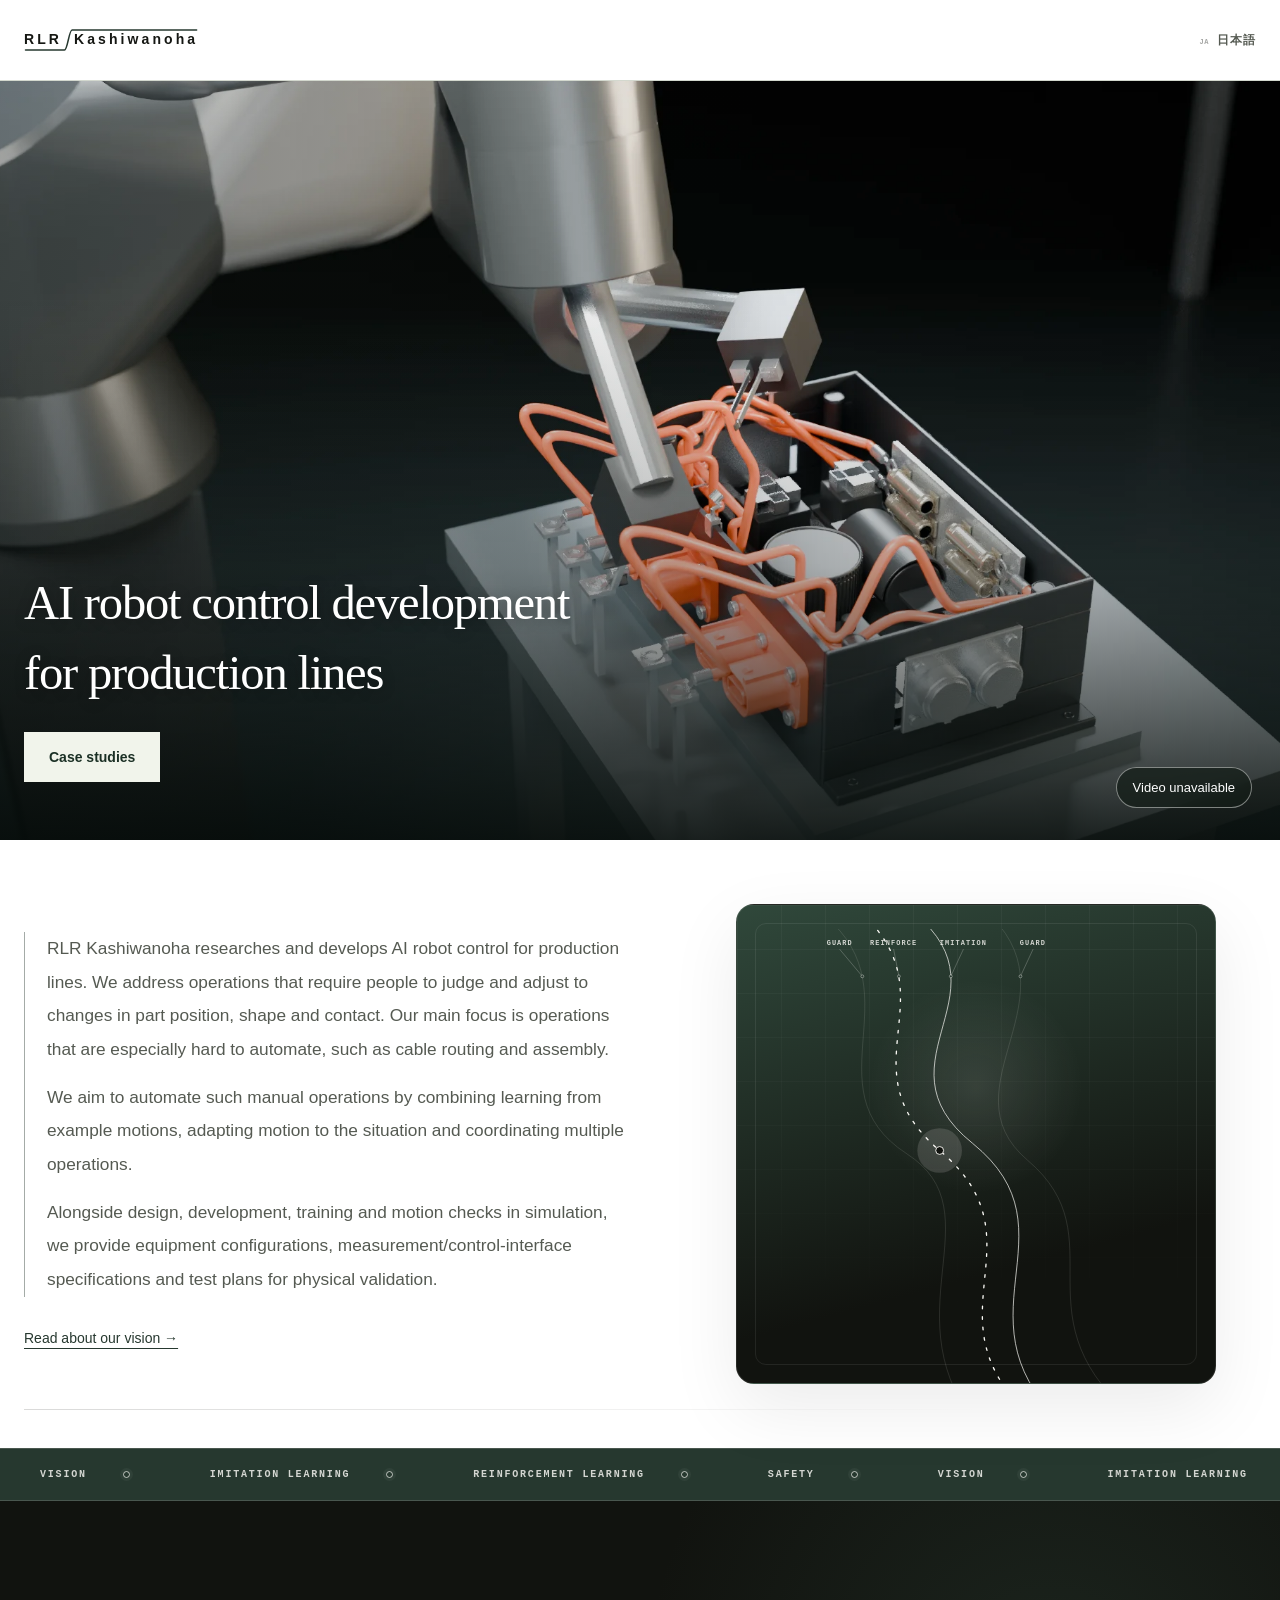
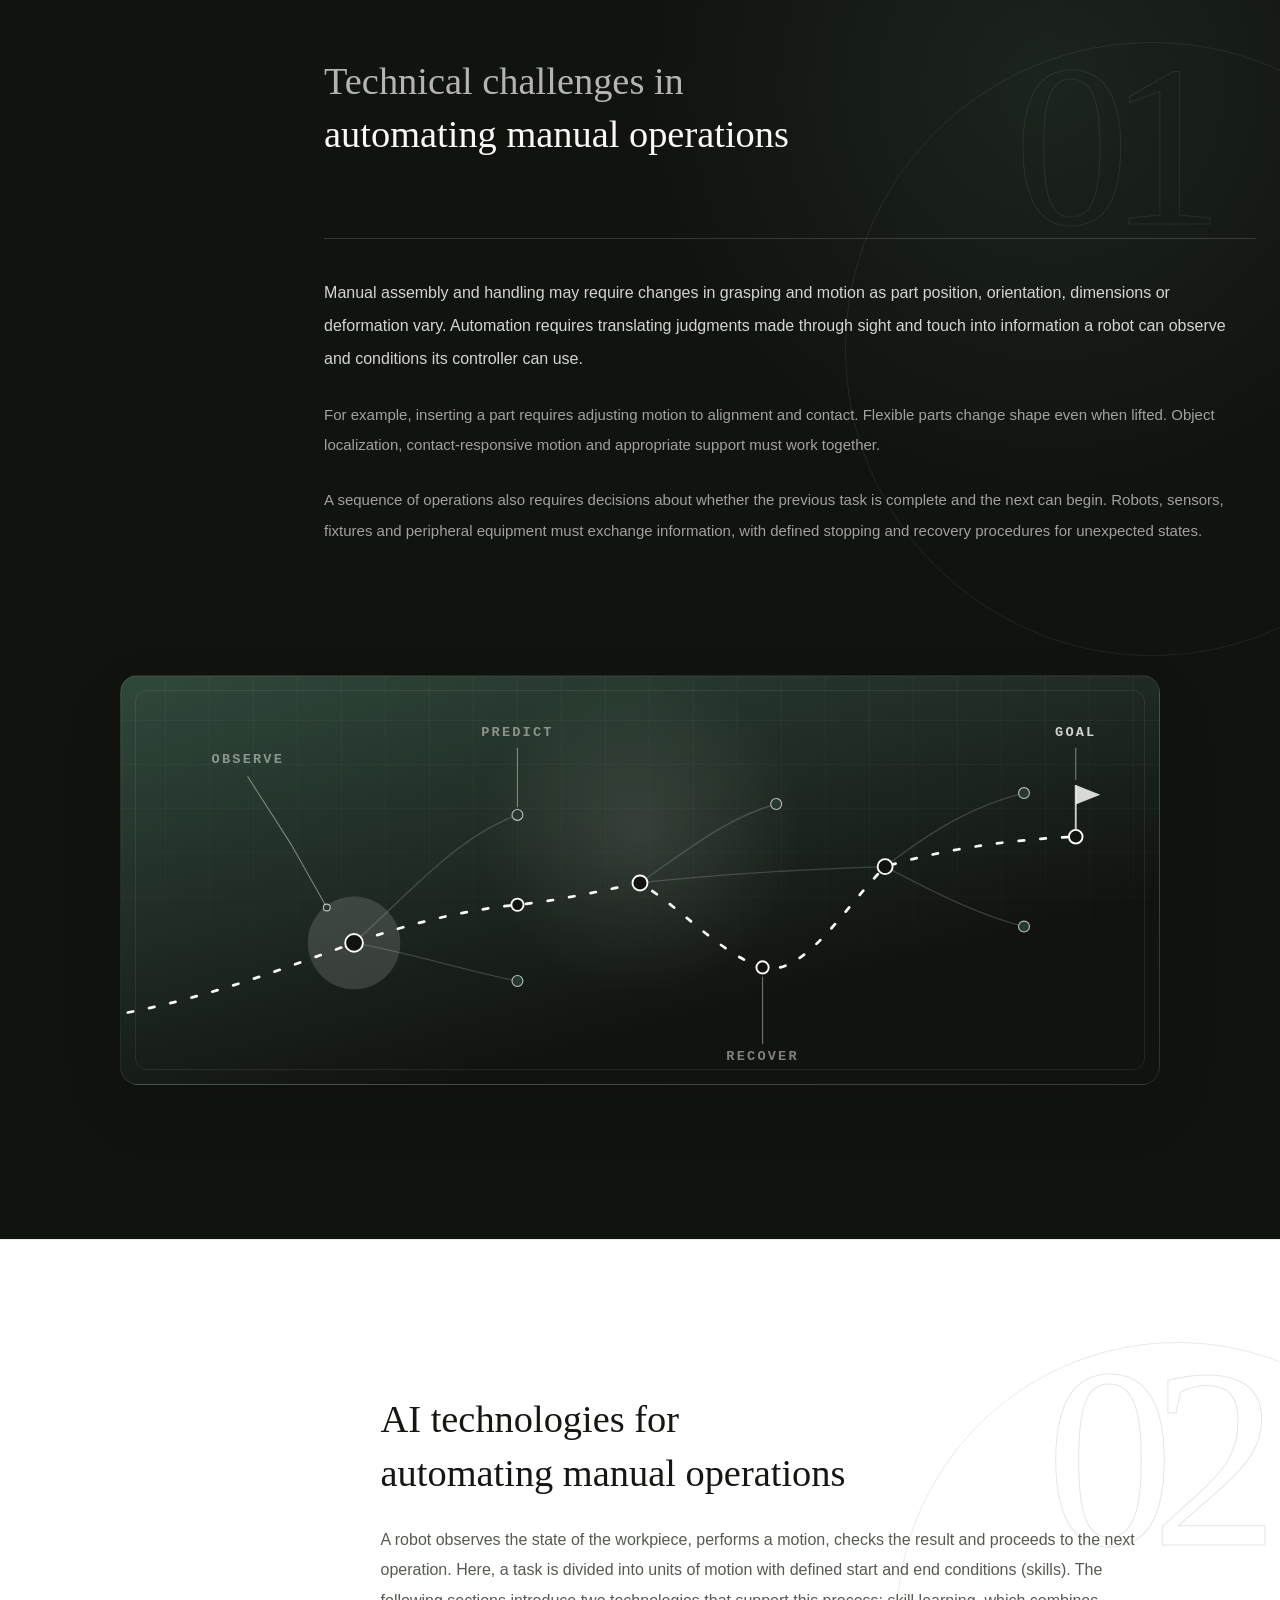
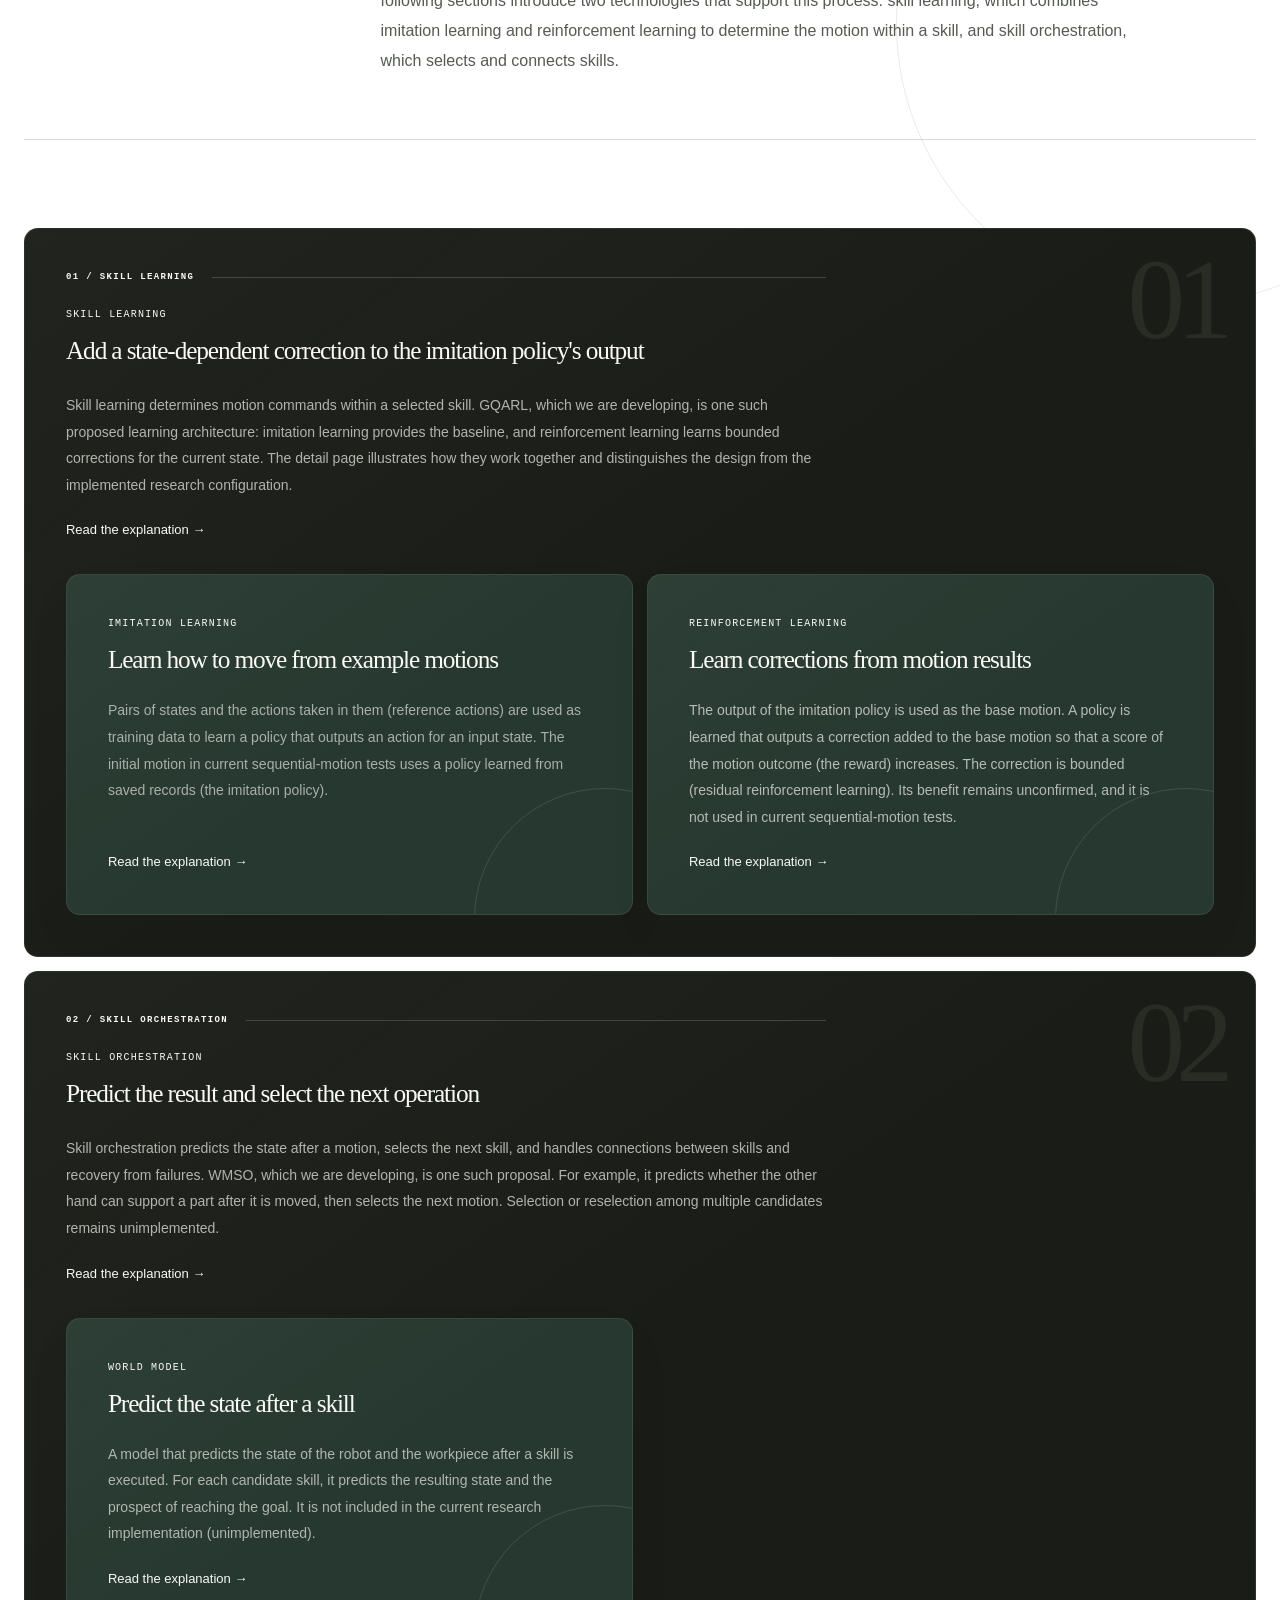
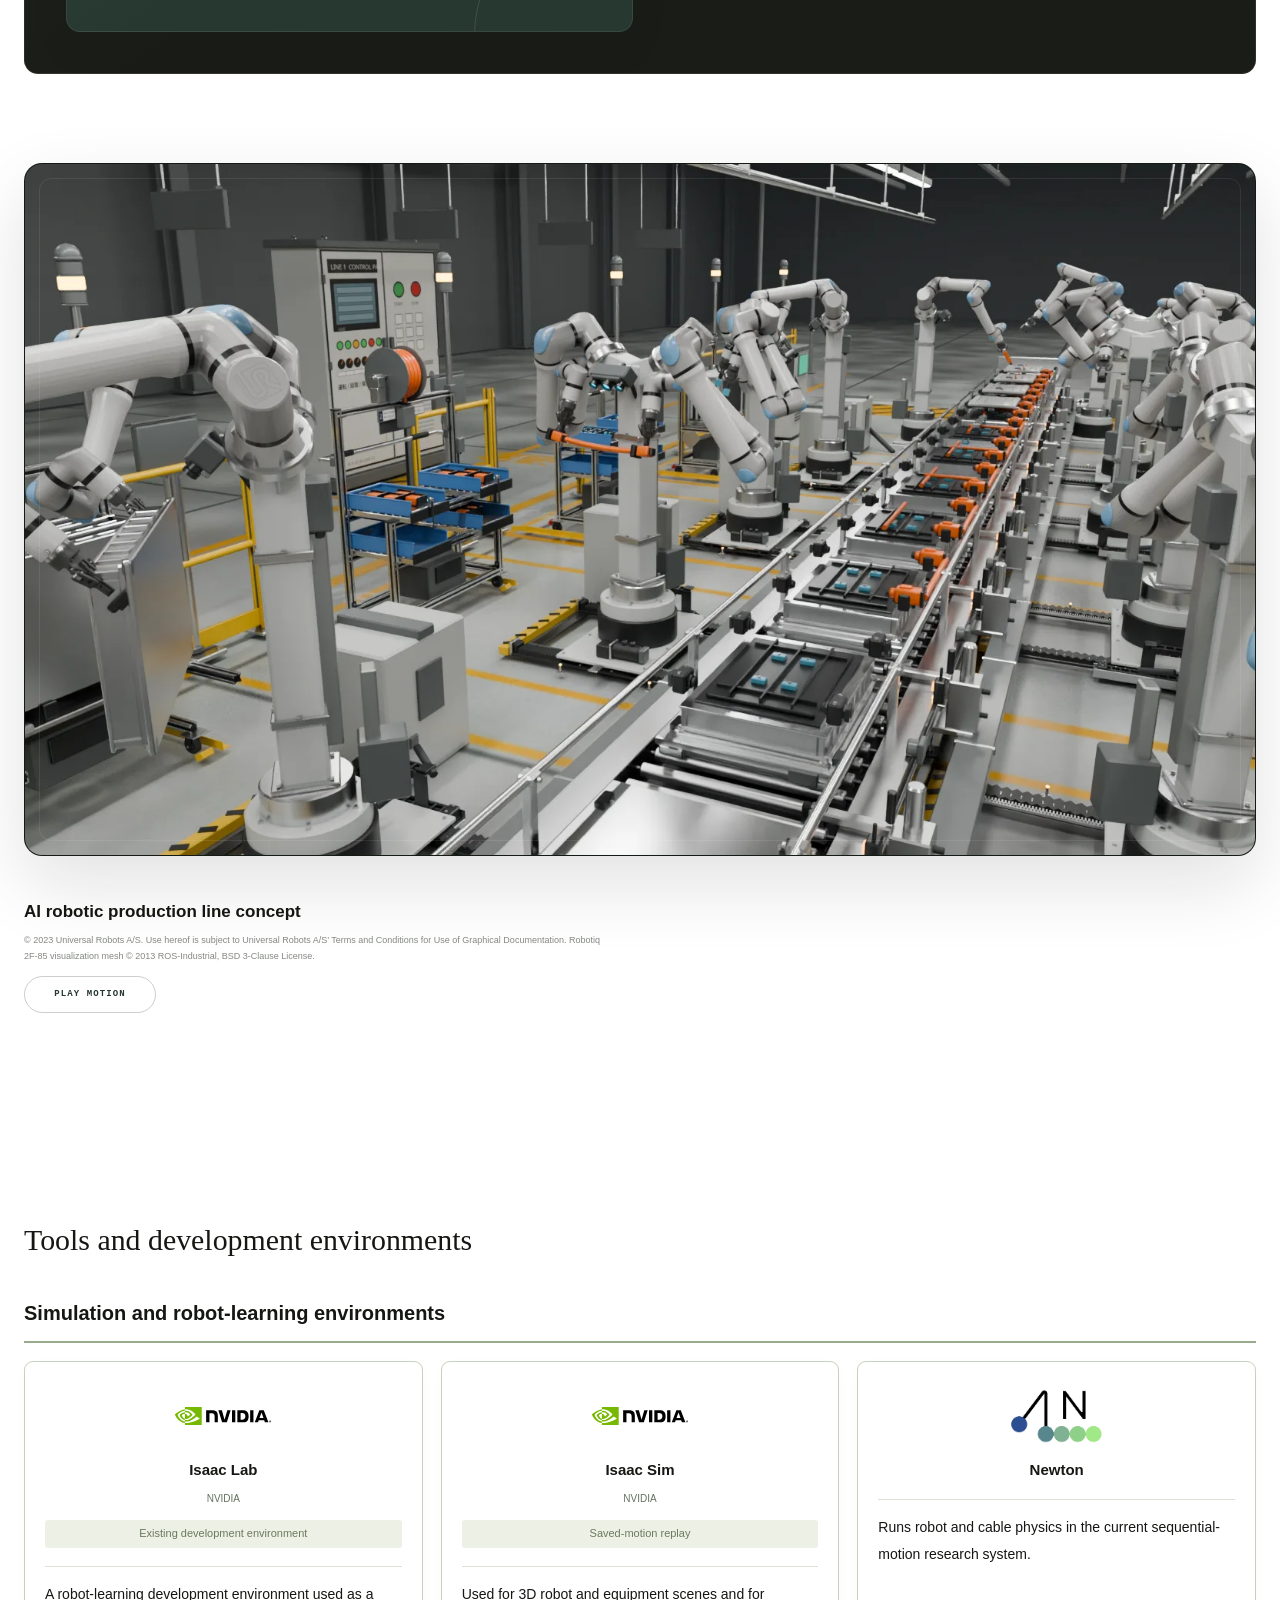
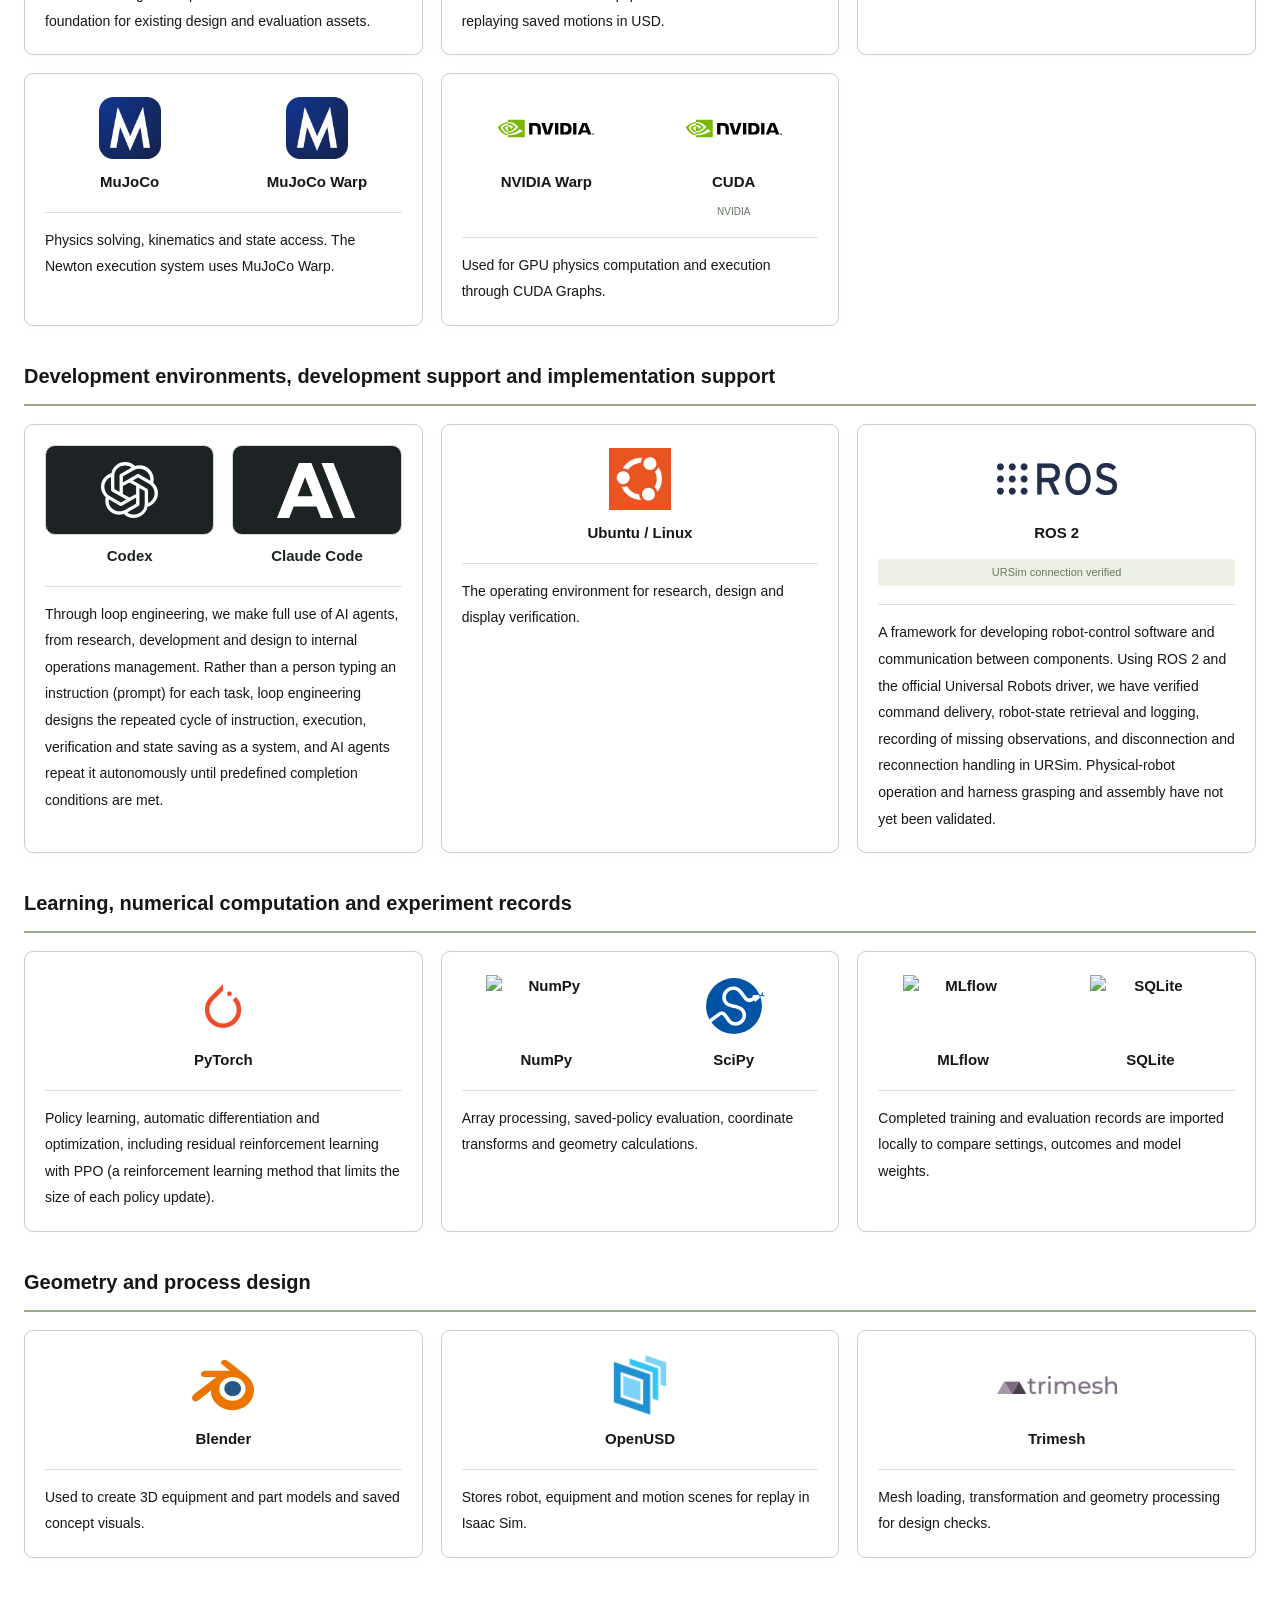
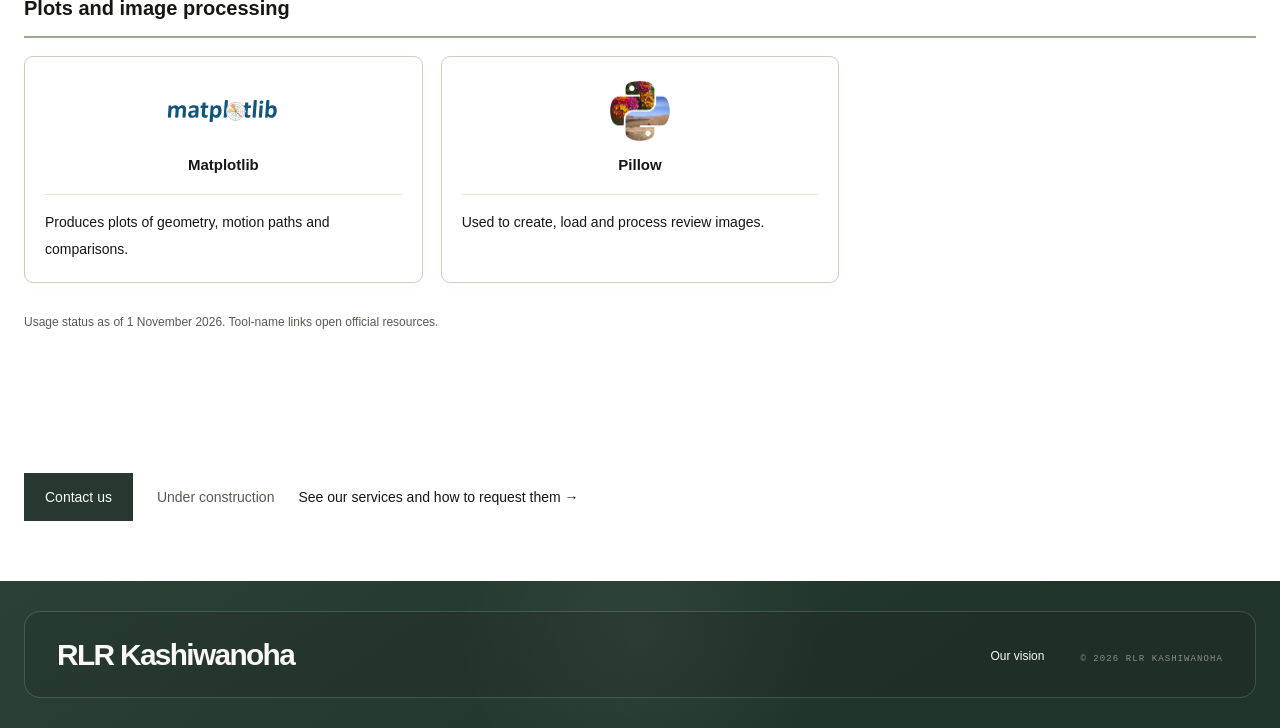
==== commit 9394b575: "Publish home: remove the skill selection and recovery card The skill-orchestration group keeps the w" ====
--- a/en/index.html
+++ b/en/index.html
@@ -1934,16 +1934,12 @@
               </div>
               <div class="core-card--wmso-content core-card--architecture-content">
                 <h3 id="technology-wmso-title"><small>Skill orchestration</small>Predict the result and select the next operation</h3>
-                <p>Skill orchestration predicts the state after a motion, selects the next skill, and handles connections between skills and recovery from failures. WMSO, which we are developing, is one such proposal. For example, it predicts whether the other hand can support a part after it is moved, then selects the next motion.</p>
+                <p>Skill orchestration predicts the state after a motion, selects the next skill, and handles connections between skills and recovery from failures. WMSO, which we are developing, is one such proposal. For example, it predicts whether the other hand can support a part after it is moved, then selects the next motion. Selection or reselection among multiple candidates remains unimplemented.</p>
               </div>
             <span class="core-card-link">Read the explanation →</span></a><!-- orchestration-group:head-end --><div class="core-group-items">
               <a class="core-card core-card--worldmodel reveal link-disabled" data-step="">
               <h3 id="technology-worldmodel-title"><small>World model</small>Predict the state after a skill</h3>
               <p>A model that predicts the state of the robot and the workpiece after a skill is executed. For each candidate skill, it predicts the resulting state and the prospect of reaching the goal. It is not included in the current research implementation (unimplemented).</p>
-            <span class="core-card-link">Read the explanation →</span></a>
-              <a class="core-card core-card--selection reveal link-disabled" data-step="">
-              <h3 id="technology-selection-title"><small>Skill selection and recovery</small>Select the next skill and recover from failures</h3>
-              <p>Based on the predictions, it selects the next skill toward the goal. When a skill fails or the state differs from the prediction, it reselects an executable recovery skill or another path, and moves to protective actions such as stopping or holding when it cannot continue. Current sequential-motion tests only record skill starts, success, failure and timeouts; autonomous selection, reselection and replanning after failure are unimplemented.</p>
             <span class="core-card-link">Read the explanation →</span></a>
             </div></div><!-- orchestration-group:end -->
 
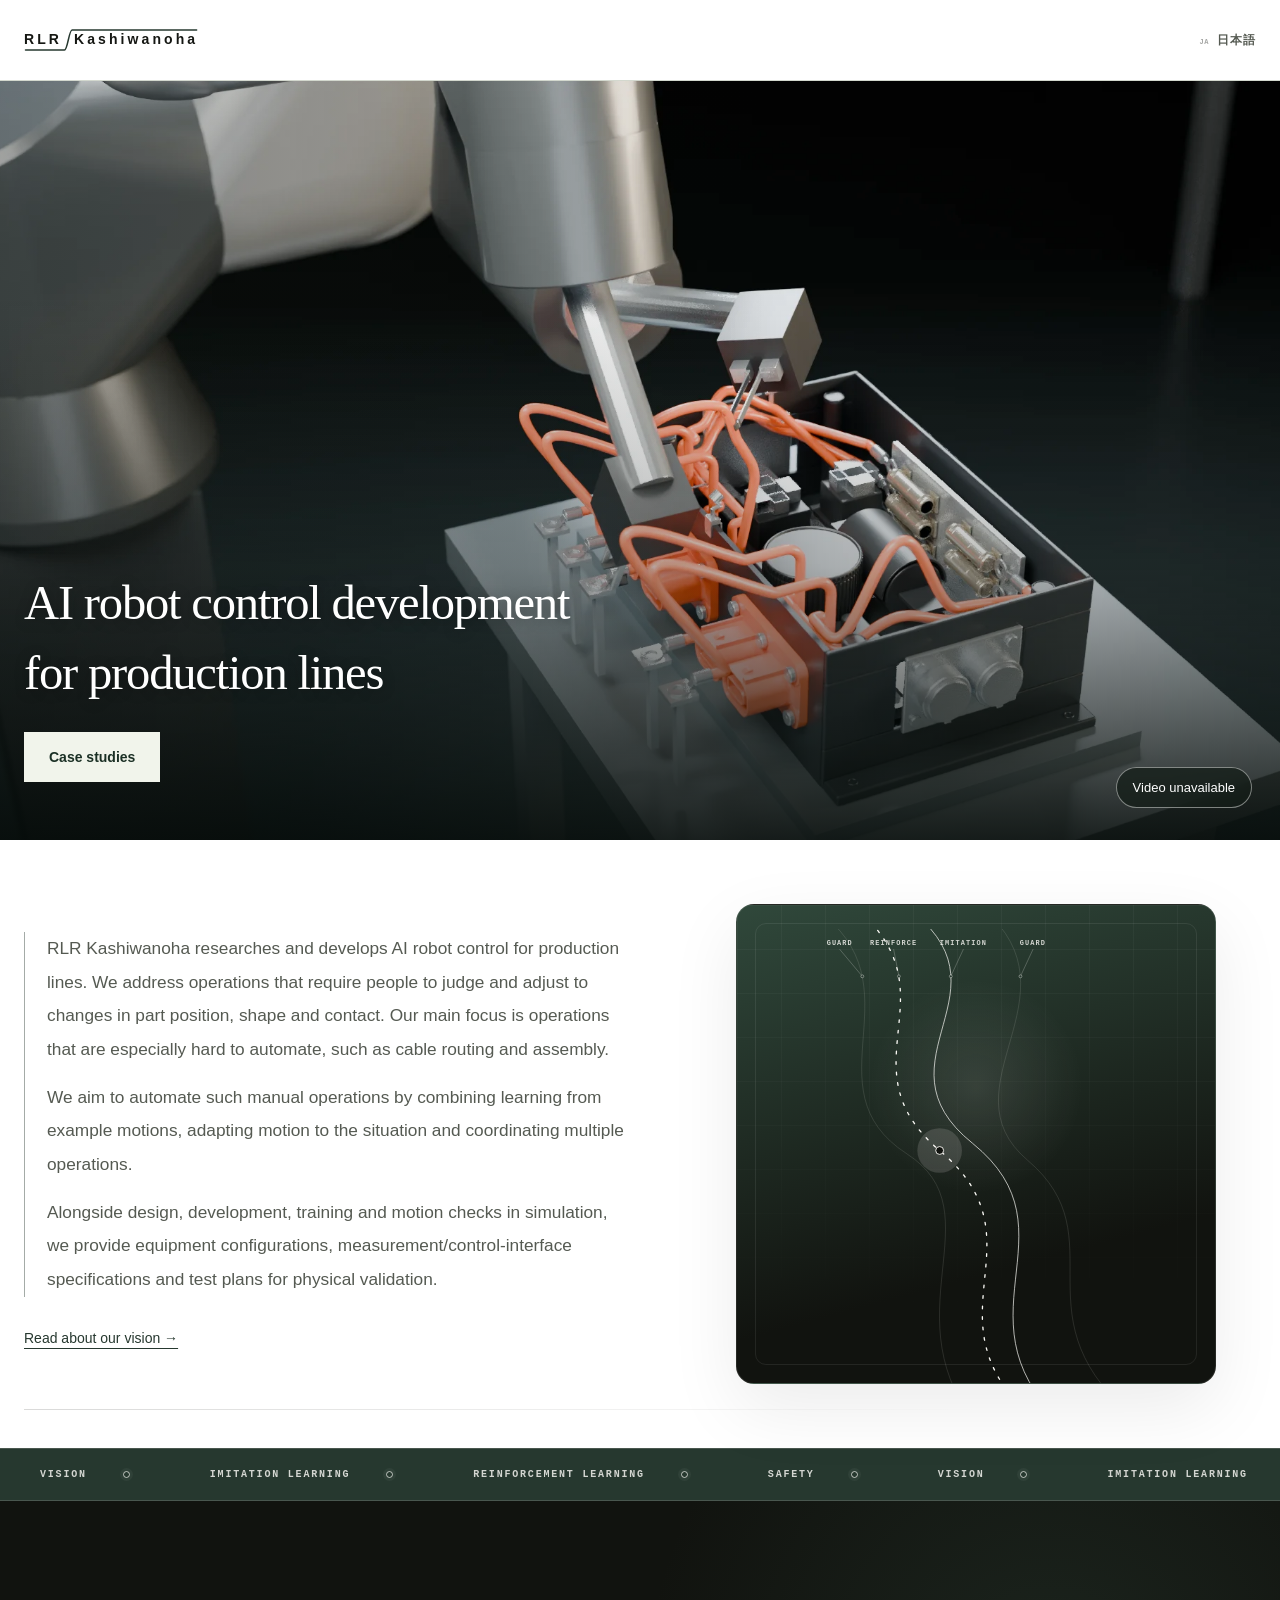
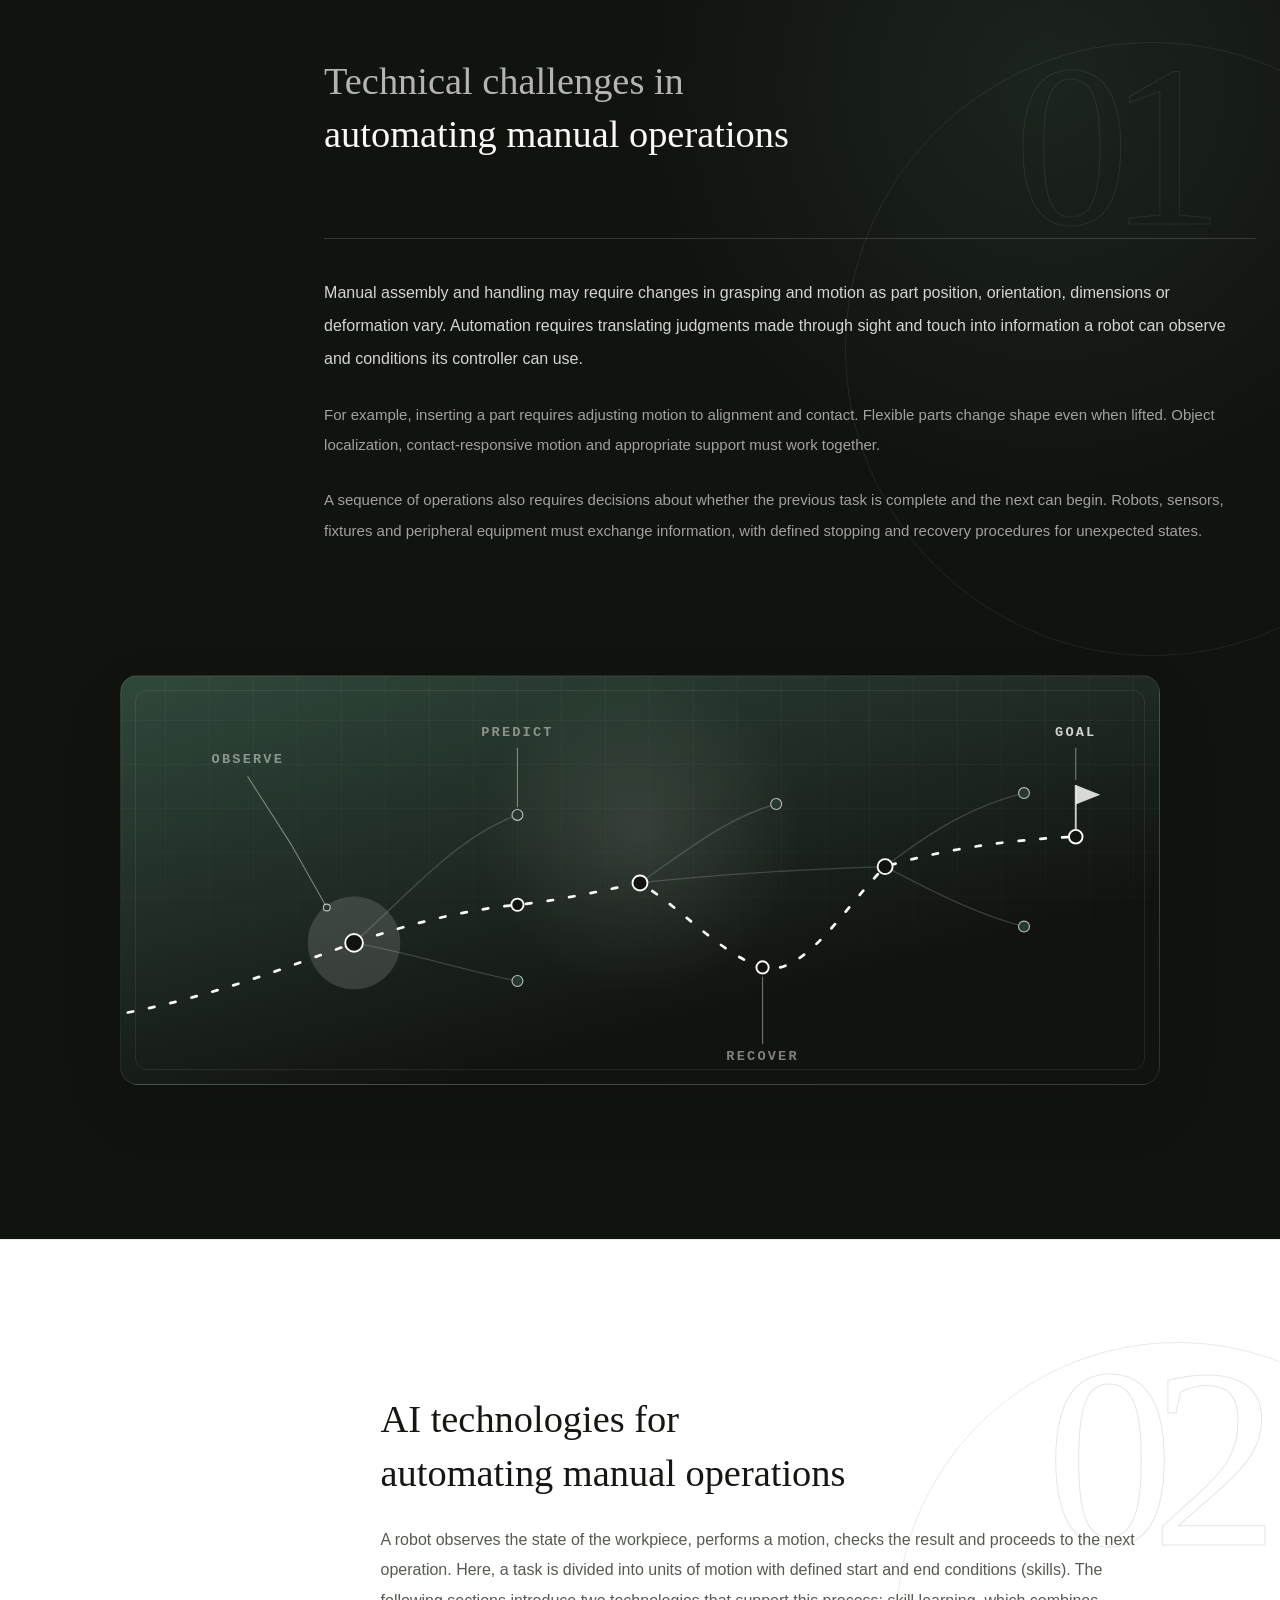
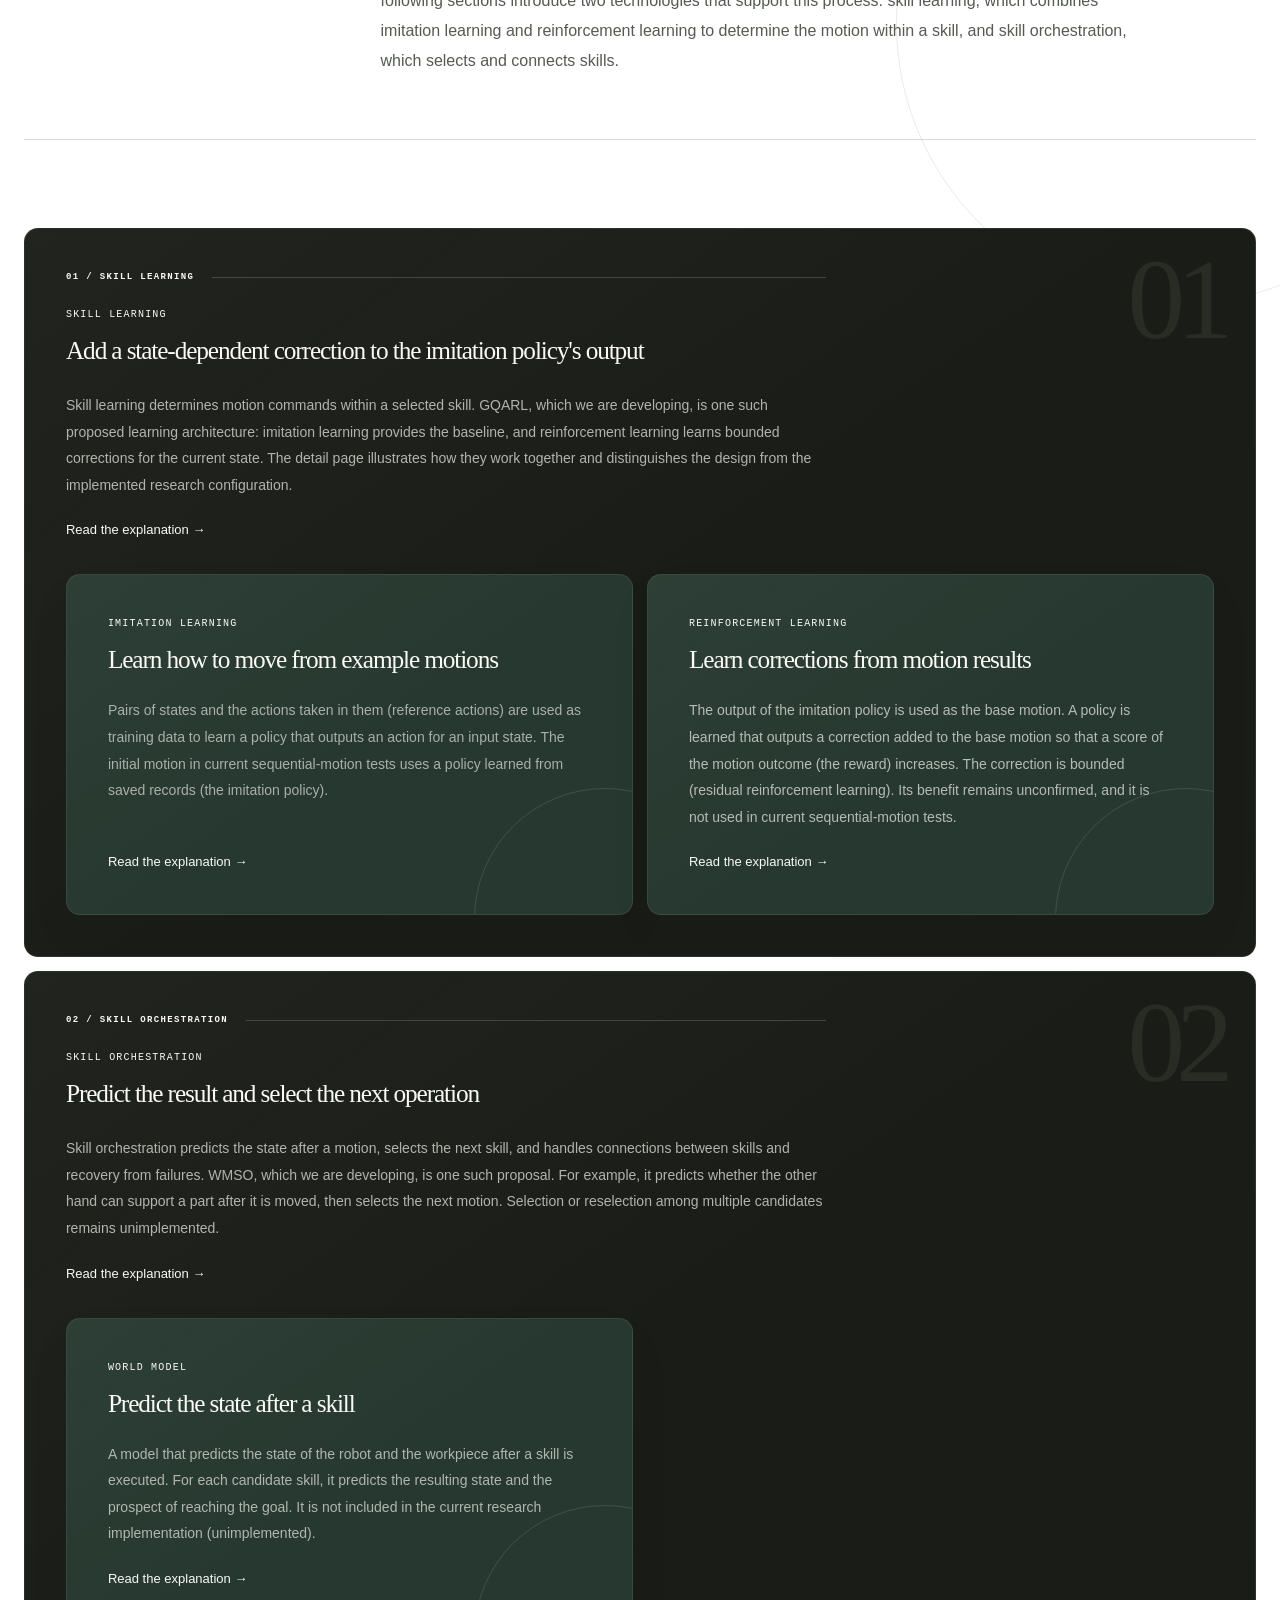
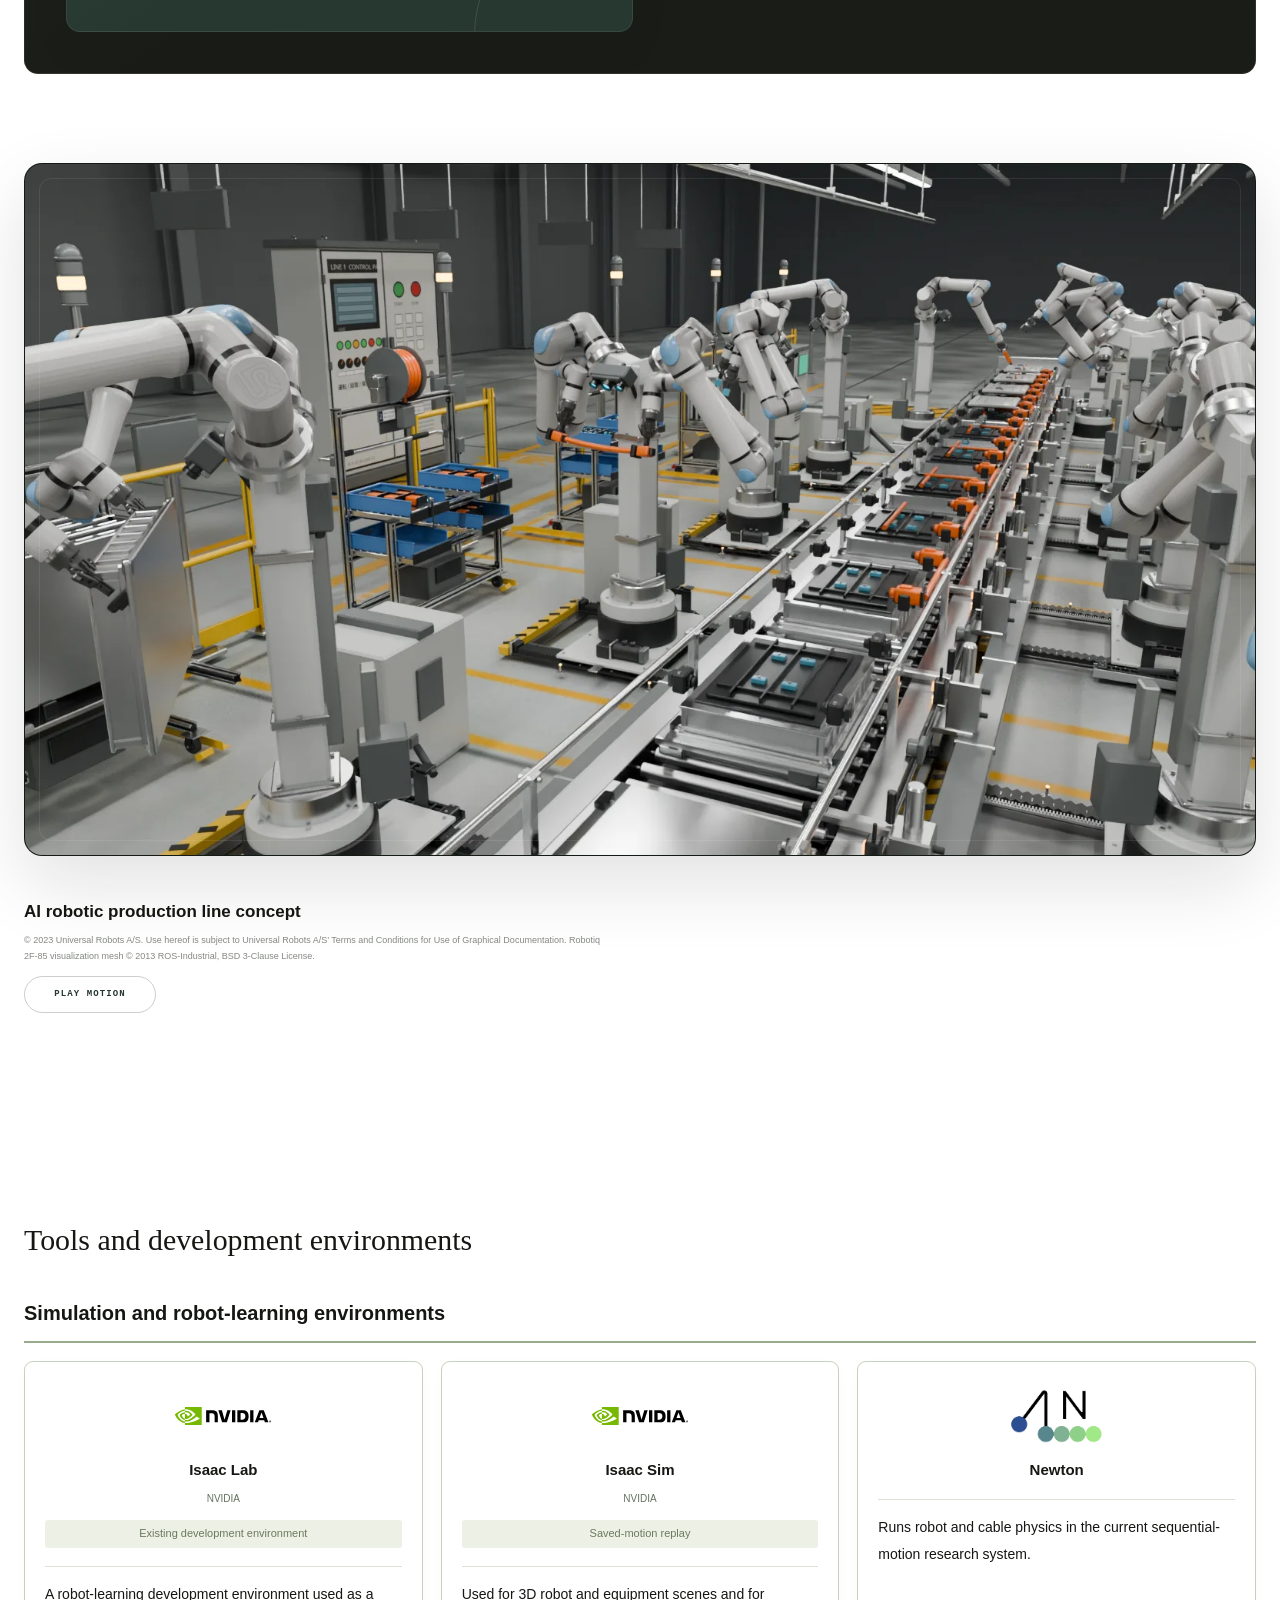
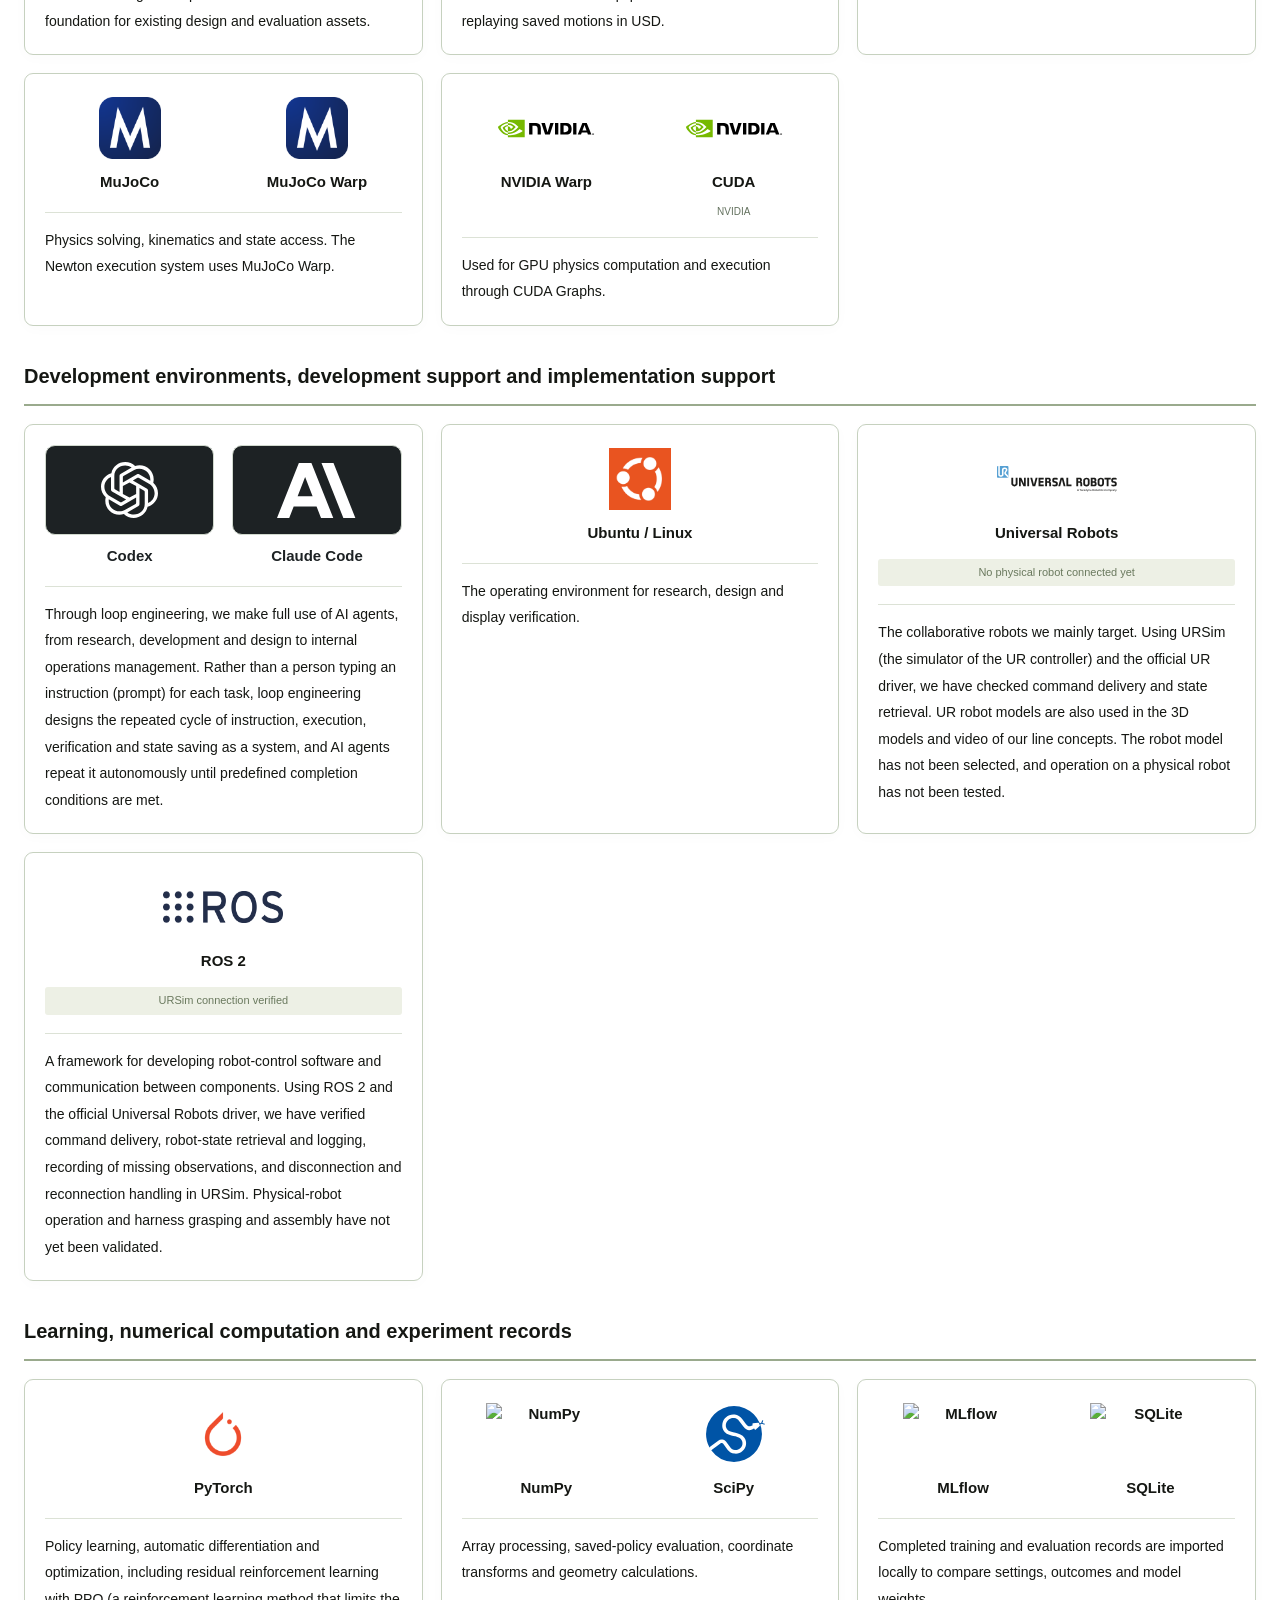
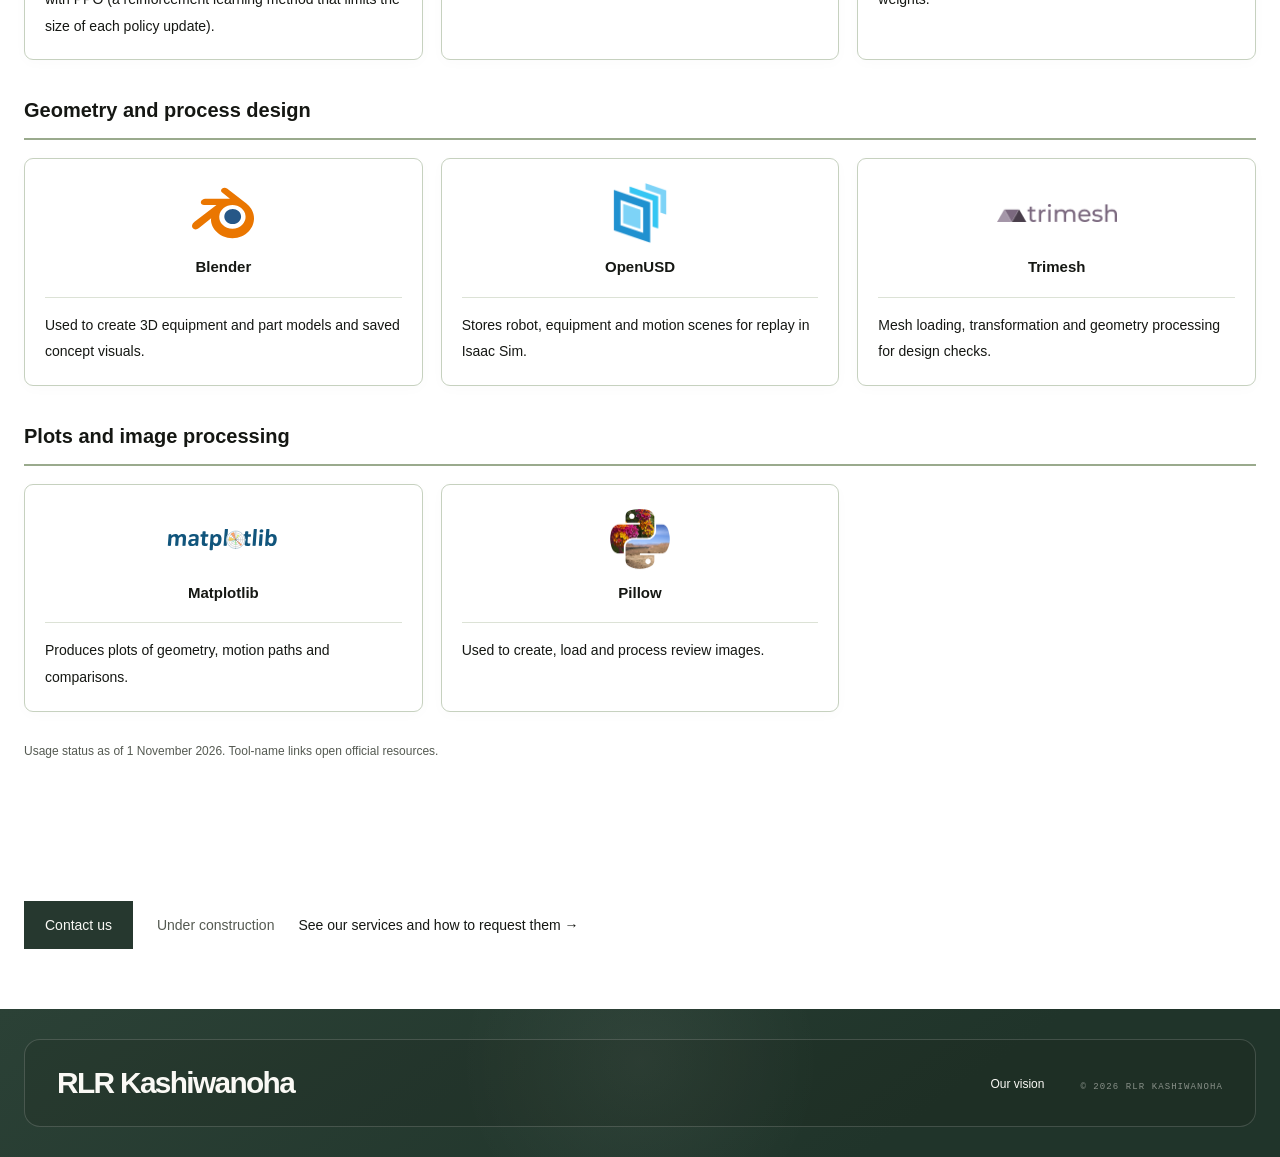
==== commit 658d8a8a: "Publish home: add Universal Robots to the tools and environments The development-environment row lis" ====
--- a/en/index.html
+++ b/en/index.html
@@ -1990,7 +1990,7 @@
 
 
 
-<!-- common-tools:start --><section class="shell common-tools" id="tools" aria-labelledby="tools-title"><h2 id="tools-title">Tools and development environments</h2><div class="tools-grid"><article class="tools-group"><h3>Simulation and robot-learning environments</h3><dl class="tools-list"><div class="tools-entry"><dt><div class="tool-brands"><a class="tool-brand" href="https://isaac-sim.github.io/IsaacLab/main/index.html" target="_blank" rel="noopener"><img src="/assets/tool-logos/nvidia.svg" alt="NVIDIA" width="120" height="62" loading="lazy" decoding="async"><span class="tool-name">Isaac Lab</span><small>NVIDIA</small></a></div><span class="tools-badge">Existing development environment</span></dt><dd>A robot-learning development environment used as a foundation for existing design and evaluation assets.</dd></div><div class="tools-entry"><dt><div class="tool-brands"><a class="tool-brand" href="https://docs.isaacsim.omniverse.nvidia.com/latest/index.html" target="_blank" rel="noopener"><img src="/assets/tool-logos/nvidia.svg" alt="NVIDIA" width="120" height="62" loading="lazy" decoding="async"><span class="tool-name">Isaac Sim</span><small>NVIDIA</small></a></div><span class="tools-badge">Saved-motion replay</span></dt><dd>Used for 3D robot and equipment scenes and for replaying saved motions in USD.</dd></div><div class="tools-entry"><dt><div class="tool-brands"><a class="tool-brand" href="https://newton-physics.github.io/newton/" target="_blank" rel="noopener"><img src="/assets/tool-logos/newton.png" alt="Newton" width="120" height="62" loading="lazy" decoding="async"><span class="tool-name">Newton</span></a></div></dt><dd>Runs robot and cable physics in the current sequential-motion research system.</dd></div><div class="tools-entry"><dt><div class="tool-brands"><a class="tool-brand" href="https://mujoco.readthedocs.io/en/stable/overview.html" target="_blank" rel="noopener"><img src="/assets/tool-logos/mujoco.png" alt="MuJoCo" width="120" height="62" loading="lazy" decoding="async"><span class="tool-name">MuJoCo</span></a><a class="tool-brand" href="https://github.com/google-deepmind/mujoco_warp" target="_blank" rel="noopener"><img src="/assets/tool-logos/mujoco.png" alt="MuJoCo" width="120" height="62" loading="lazy" decoding="async"><span class="tool-name">MuJoCo Warp</span></a></div></dt><dd>Physics solving, kinematics and state access. The Newton execution system uses MuJoCo Warp.</dd></div><div class="tools-entry"><dt><div class="tool-brands"><a class="tool-brand" href="https://nvidia.github.io/warp/" target="_blank" rel="noopener"><img src="/assets/tool-logos/nvidia.svg" alt="NVIDIA" width="120" height="62" loading="lazy" decoding="async"><span class="tool-name">NVIDIA Warp</span></a><a class="tool-brand" href="https://developer.nvidia.com/cuda-toolkit" target="_blank" rel="noopener"><img src="/assets/tool-logos/nvidia.svg" alt="NVIDIA" width="120" height="62" loading="lazy" decoding="async"><span class="tool-name">CUDA</span><small>NVIDIA</small></a></div></dt><dd>Used for GPU physics computation and execution through CUDA Graphs.</dd></div></dl></article><article class="tools-group"><h3>Development environments, development support and implementation support</h3><dl class="tools-list"><div class="tools-entry"><dt><div class="tool-brands"><a class="tool-brand company-logo" href="https://openai.com/codex/" target="_blank" rel="noopener"><span class="tool-logo-tile"><img src="/assets/tool-logos/openai.svg" alt="OpenAI" width="120" height="62" loading="lazy" decoding="async"></span><span class="tool-name">Codex</span></a><a class="tool-brand company-logo" href="https://code.claude.com/docs/en/overview" target="_blank" rel="noopener"><span class="tool-logo-tile"><img src="/assets/tool-logos/anthropic.svg" alt="Anthropic" width="120" height="62" loading="lazy" decoding="async"></span><span class="tool-name">Claude Code</span></a></div></dt><dd>Through loop engineering, we make full use of AI agents, from research, development and design to internal operations management. Rather than a person typing an instruction (prompt) for each task, loop engineering designs the repeated cycle of instruction, execution, verification and state saving as a system, and AI agents repeat it autonomously until predefined completion conditions are met.</dd></div><div class="tools-entry"><dt><div class="tool-brands"><a class="tool-brand" href="https://ubuntu.com/" target="_blank" rel="noopener"><img src="/assets/tool-logos/ubuntu.png" alt="Ubuntu" width="120" height="62" loading="lazy" decoding="async"><span class="tool-name">Ubuntu / Linux</span></a></div></dt><dd>The operating environment for research, design and display verification.</dd></div><div class="tools-entry"><dt><div class="tool-brands"><a class="tool-brand" href="https://www.ros.org/" target="_blank" rel="noopener"><img src="/assets/tool-logos/ros.png" alt="ROS" width="120" height="62" loading="lazy" decoding="async"><span class="tool-name">ROS 2</span></a></div><span class="tools-badge">URSim connection verified</span></dt><dd>A framework for developing robot-control software and communication between components. Using ROS 2 and the official Universal Robots driver, we have verified command delivery, robot-state retrieval and logging, recording of missing observations, and disconnection and reconnection handling in URSim. Physical-robot operation and harness grasping and assembly have not yet been validated.</dd></div></dl></article><article class="tools-group"><h3>Learning, numerical computation and experiment records</h3><dl class="tools-list"><div class="tools-entry"><dt><div class="tool-brands"><a class="tool-brand" href="https://docs.pytorch.org/docs/stable/autograd.html" target="_blank" rel="noopener"><img src="/assets/tool-logos/pytorch.webp" alt="PyTorch" width="120" height="62" loading="lazy" decoding="async"><span class="tool-name">PyTorch</span></a></div></dt><dd>Policy learning, automatic differentiation and optimization, including residual reinforcement learning with PPO (a reinforcement learning method that limits the size of each policy update).</dd></div><div class="tools-entry"><dt><div class="tool-brands"><a class="tool-brand" href="https://numpy.org/" target="_blank" rel="noopener"><img src="/assets/tool-logos/numpy.svg" alt="NumPy" width="120" height="62" loading="lazy" decoding="async"><span class="tool-name">NumPy</span></a><a class="tool-brand" href="https://scipy.org/" target="_blank" rel="noopener"><img src="/assets/tool-logos/scipy.svg" alt="SciPy" width="120" height="62" loading="lazy" decoding="async"><span class="tool-name">SciPy</span></a></div></dt><dd>Array processing, saved-policy evaluation, coordinate transforms and geometry calculations.</dd></div><div class="tools-entry"><dt><div class="tool-brands"><a class="tool-brand" href="https://mlflow.org/docs/latest/ml/tracking/" target="_blank" rel="noopener"><img src="/assets/tool-logos/mlflow.svg" alt="MLflow" width="120" height="62" loading="lazy" decoding="async"><span class="tool-name">MLflow</span></a><a class="tool-brand" href="https://sqlite.org/about.html" target="_blank" rel="noopener"><img src="/assets/tool-logos/sqlite.svg" alt="SQLite" width="120" height="62" loading="lazy" decoding="async"><span class="tool-name">SQLite</span></a></div></dt><dd>Completed training and evaluation records are imported locally to compare settings, outcomes and model weights.</dd></div></dl></article><article class="tools-group"><h3>Geometry and process design</h3><dl class="tools-list"><div class="tools-entry"><dt><div class="tool-brands"><a class="tool-brand" href="https://www.blender.org/" target="_blank" rel="noopener"><img src="/assets/tool-logos/blender.svg" alt="Blender" width="120" height="62" loading="lazy" decoding="async"><span class="tool-name">Blender</span></a></div></dt><dd>Used to create 3D equipment and part models and saved concept visuals.</dd></div><div class="tools-entry"><dt><div class="tool-brands"><a class="tool-brand" href="https://openusd.org/release/intro.html" target="_blank" rel="noopener"><img src="/assets/tool-logos/openusd.ico" alt="OpenUSD" width="120" height="62" loading="lazy" decoding="async"><span class="tool-name">OpenUSD</span></a></div></dt><dd>Stores robot, equipment and motion scenes for replay in Isaac Sim.</dd></div><div class="tools-entry"><dt><div class="tool-brands"><a class="tool-brand" href="https://trimesh.org/" target="_blank" rel="noopener"><img src="/assets/tool-logos/trimesh.png" alt="Trimesh" width="120" height="62" loading="lazy" decoding="async"><span class="tool-name">Trimesh</span></a></div></dt><dd>Mesh loading, transformation and geometry processing for design checks.</dd></div></dl></article><article class="tools-group"><h3>Plots and image processing</h3><dl class="tools-list"><div class="tools-entry"><dt><div class="tool-brands"><a class="tool-brand" href="https://matplotlib.org/" target="_blank" rel="noopener"><img src="/assets/tool-logos/matplotlib.svg" alt="Matplotlib" width="120" height="62" loading="lazy" decoding="async"><span class="tool-name">Matplotlib</span></a></div></dt><dd>Produces plots of geometry, motion paths and comparisons.</dd></div><div class="tools-entry"><dt><div class="tool-brands"><a class="tool-brand" href="https://python-pillow.github.io/" target="_blank" rel="noopener"><img src="/assets/tool-logos/pillow.png" alt="Pillow" width="120" height="62" loading="lazy" decoding="async"><span class="tool-name">Pillow</span></a></div></dt><dd>Used to create, load and process review images.</dd></div></dl></article></div><p class="report-note">Usage status as of 1 November 2026. Tool-name links open official resources.</p></section><!-- common-tools:end -->
+<!-- common-tools:start --><section class="shell common-tools" id="tools" aria-labelledby="tools-title"><h2 id="tools-title">Tools and development environments</h2><div class="tools-grid"><article class="tools-group"><h3>Simulation and robot-learning environments</h3><dl class="tools-list"><div class="tools-entry"><dt><div class="tool-brands"><a class="tool-brand" href="https://isaac-sim.github.io/IsaacLab/main/index.html" target="_blank" rel="noopener"><img src="/assets/tool-logos/nvidia.svg" alt="NVIDIA" width="120" height="62" loading="lazy" decoding="async"><span class="tool-name">Isaac Lab</span><small>NVIDIA</small></a></div><span class="tools-badge">Existing development environment</span></dt><dd>A robot-learning development environment used as a foundation for existing design and evaluation assets.</dd></div><div class="tools-entry"><dt><div class="tool-brands"><a class="tool-brand" href="https://docs.isaacsim.omniverse.nvidia.com/latest/index.html" target="_blank" rel="noopener"><img src="/assets/tool-logos/nvidia.svg" alt="NVIDIA" width="120" height="62" loading="lazy" decoding="async"><span class="tool-name">Isaac Sim</span><small>NVIDIA</small></a></div><span class="tools-badge">Saved-motion replay</span></dt><dd>Used for 3D robot and equipment scenes and for replaying saved motions in USD.</dd></div><div class="tools-entry"><dt><div class="tool-brands"><a class="tool-brand" href="https://newton-physics.github.io/newton/" target="_blank" rel="noopener"><img src="/assets/tool-logos/newton.png" alt="Newton" width="120" height="62" loading="lazy" decoding="async"><span class="tool-name">Newton</span></a></div></dt><dd>Runs robot and cable physics in the current sequential-motion research system.</dd></div><div class="tools-entry"><dt><div class="tool-brands"><a class="tool-brand" href="https://mujoco.readthedocs.io/en/stable/overview.html" target="_blank" rel="noopener"><img src="/assets/tool-logos/mujoco.png" alt="MuJoCo" width="120" height="62" loading="lazy" decoding="async"><span class="tool-name">MuJoCo</span></a><a class="tool-brand" href="https://github.com/google-deepmind/mujoco_warp" target="_blank" rel="noopener"><img src="/assets/tool-logos/mujoco.png" alt="MuJoCo" width="120" height="62" loading="lazy" decoding="async"><span class="tool-name">MuJoCo Warp</span></a></div></dt><dd>Physics solving, kinematics and state access. The Newton execution system uses MuJoCo Warp.</dd></div><div class="tools-entry"><dt><div class="tool-brands"><a class="tool-brand" href="https://nvidia.github.io/warp/" target="_blank" rel="noopener"><img src="/assets/tool-logos/nvidia.svg" alt="NVIDIA" width="120" height="62" loading="lazy" decoding="async"><span class="tool-name">NVIDIA Warp</span></a><a class="tool-brand" href="https://developer.nvidia.com/cuda-toolkit" target="_blank" rel="noopener"><img src="/assets/tool-logos/nvidia.svg" alt="NVIDIA" width="120" height="62" loading="lazy" decoding="async"><span class="tool-name">CUDA</span><small>NVIDIA</small></a></div></dt><dd>Used for GPU physics computation and execution through CUDA Graphs.</dd></div></dl></article><article class="tools-group"><h3>Development environments, development support and implementation support</h3><dl class="tools-list"><div class="tools-entry"><dt><div class="tool-brands"><a class="tool-brand company-logo" href="https://openai.com/codex/" target="_blank" rel="noopener"><span class="tool-logo-tile"><img src="/assets/tool-logos/openai.svg" alt="OpenAI" width="120" height="62" loading="lazy" decoding="async"></span><span class="tool-name">Codex</span></a><a class="tool-brand company-logo" href="https://code.claude.com/docs/en/overview" target="_blank" rel="noopener"><span class="tool-logo-tile"><img src="/assets/tool-logos/anthropic.svg" alt="Anthropic" width="120" height="62" loading="lazy" decoding="async"></span><span class="tool-name">Claude Code</span></a></div></dt><dd>Through loop engineering, we make full use of AI agents, from research, development and design to internal operations management. Rather than a person typing an instruction (prompt) for each task, loop engineering designs the repeated cycle of instruction, execution, verification and state saving as a system, and AI agents repeat it autonomously until predefined completion conditions are met.</dd></div><div class="tools-entry"><dt><div class="tool-brands"><a class="tool-brand" href="https://ubuntu.com/" target="_blank" rel="noopener"><img src="/assets/tool-logos/ubuntu.png" alt="Ubuntu" width="120" height="62" loading="lazy" decoding="async"><span class="tool-name">Ubuntu / Linux</span></a></div></dt><dd>The operating environment for research, design and display verification.</dd></div><div class="tools-entry"><dt><div class="tool-brands"><a class="tool-brand" href="https://www.universal-robots.com/" target="_blank" rel="noopener"><img src="/assets/tool-logos/universal-robots.svg" alt="Universal Robots" width="120" height="62" loading="lazy" decoding="async"><span class="tool-name">Universal Robots</span></a></div><span class="tools-badge">No physical robot connected yet</span></dt><dd>The collaborative robots we mainly target. Using URSim (the simulator of the UR controller) and the official UR driver, we have checked command delivery and state retrieval. UR robot models are also used in the 3D models and video of our line concepts. The robot model has not been selected, and operation on a physical robot has not been tested.</dd></div><div class="tools-entry"><dt><div class="tool-brands"><a class="tool-brand" href="https://www.ros.org/" target="_blank" rel="noopener"><img src="/assets/tool-logos/ros.png" alt="ROS" width="120" height="62" loading="lazy" decoding="async"><span class="tool-name">ROS 2</span></a></div><span class="tools-badge">URSim connection verified</span></dt><dd>A framework for developing robot-control software and communication between components. Using ROS 2 and the official Universal Robots driver, we have verified command delivery, robot-state retrieval and logging, recording of missing observations, and disconnection and reconnection handling in URSim. Physical-robot operation and harness grasping and assembly have not yet been validated.</dd></div></dl></article><article class="tools-group"><h3>Learning, numerical computation and experiment records</h3><dl class="tools-list"><div class="tools-entry"><dt><div class="tool-brands"><a class="tool-brand" href="https://docs.pytorch.org/docs/stable/autograd.html" target="_blank" rel="noopener"><img src="/assets/tool-logos/pytorch.webp" alt="PyTorch" width="120" height="62" loading="lazy" decoding="async"><span class="tool-name">PyTorch</span></a></div></dt><dd>Policy learning, automatic differentiation and optimization, including residual reinforcement learning with PPO (a reinforcement learning method that limits the size of each policy update).</dd></div><div class="tools-entry"><dt><div class="tool-brands"><a class="tool-brand" href="https://numpy.org/" target="_blank" rel="noopener"><img src="/assets/tool-logos/numpy.svg" alt="NumPy" width="120" height="62" loading="lazy" decoding="async"><span class="tool-name">NumPy</span></a><a class="tool-brand" href="https://scipy.org/" target="_blank" rel="noopener"><img src="/assets/tool-logos/scipy.svg" alt="SciPy" width="120" height="62" loading="lazy" decoding="async"><span class="tool-name">SciPy</span></a></div></dt><dd>Array processing, saved-policy evaluation, coordinate transforms and geometry calculations.</dd></div><div class="tools-entry"><dt><div class="tool-brands"><a class="tool-brand" href="https://mlflow.org/docs/latest/ml/tracking/" target="_blank" rel="noopener"><img src="/assets/tool-logos/mlflow.svg" alt="MLflow" width="120" height="62" loading="lazy" decoding="async"><span class="tool-name">MLflow</span></a><a class="tool-brand" href="https://sqlite.org/about.html" target="_blank" rel="noopener"><img src="/assets/tool-logos/sqlite.svg" alt="SQLite" width="120" height="62" loading="lazy" decoding="async"><span class="tool-name">SQLite</span></a></div></dt><dd>Completed training and evaluation records are imported locally to compare settings, outcomes and model weights.</dd></div></dl></article><article class="tools-group"><h3>Geometry and process design</h3><dl class="tools-list"><div class="tools-entry"><dt><div class="tool-brands"><a class="tool-brand" href="https://www.blender.org/" target="_blank" rel="noopener"><img src="/assets/tool-logos/blender.svg" alt="Blender" width="120" height="62" loading="lazy" decoding="async"><span class="tool-name">Blender</span></a></div></dt><dd>Used to create 3D equipment and part models and saved concept visuals.</dd></div><div class="tools-entry"><dt><div class="tool-brands"><a class="tool-brand" href="https://openusd.org/release/intro.html" target="_blank" rel="noopener"><img src="/assets/tool-logos/openusd.ico" alt="OpenUSD" width="120" height="62" loading="lazy" decoding="async"><span class="tool-name">OpenUSD</span></a></div></dt><dd>Stores robot, equipment and motion scenes for replay in Isaac Sim.</dd></div><div class="tools-entry"><dt><div class="tool-brands"><a class="tool-brand" href="https://trimesh.org/" target="_blank" rel="noopener"><img src="/assets/tool-logos/trimesh.png" alt="Trimesh" width="120" height="62" loading="lazy" decoding="async"><span class="tool-name">Trimesh</span></a></div></dt><dd>Mesh loading, transformation and geometry processing for design checks.</dd></div></dl></article><article class="tools-group"><h3>Plots and image processing</h3><dl class="tools-list"><div class="tools-entry"><dt><div class="tool-brands"><a class="tool-brand" href="https://matplotlib.org/" target="_blank" rel="noopener"><img src="/assets/tool-logos/matplotlib.svg" alt="Matplotlib" width="120" height="62" loading="lazy" decoding="async"><span class="tool-name">Matplotlib</span></a></div></dt><dd>Produces plots of geometry, motion paths and comparisons.</dd></div><div class="tools-entry"><dt><div class="tool-brands"><a class="tool-brand" href="https://python-pillow.github.io/" target="_blank" rel="noopener"><img src="/assets/tool-logos/pillow.png" alt="Pillow" width="120" height="62" loading="lazy" decoding="async"><span class="tool-name">Pillow</span></a></div></dt><dd>Used to create, load and process review images.</dd></div></dl></article></div><p class="report-note">Usage status as of 1 November 2026. Tool-name links open official resources.</p></section><!-- common-tools:end -->
 
       <!-- home-contact:start --><div class="shell home-contact-action"><div class="reading-actions"><a class="reading-button home-contact-link link-disabled">Contact us</a><span class="construction-note">Under construction</span><a class="home-services-link link-disabled">See our services and how to request them →</a></div></div><!-- home-contact:end --><section class="closing closing--footer" aria-label="Site information">
         <div class="shell">
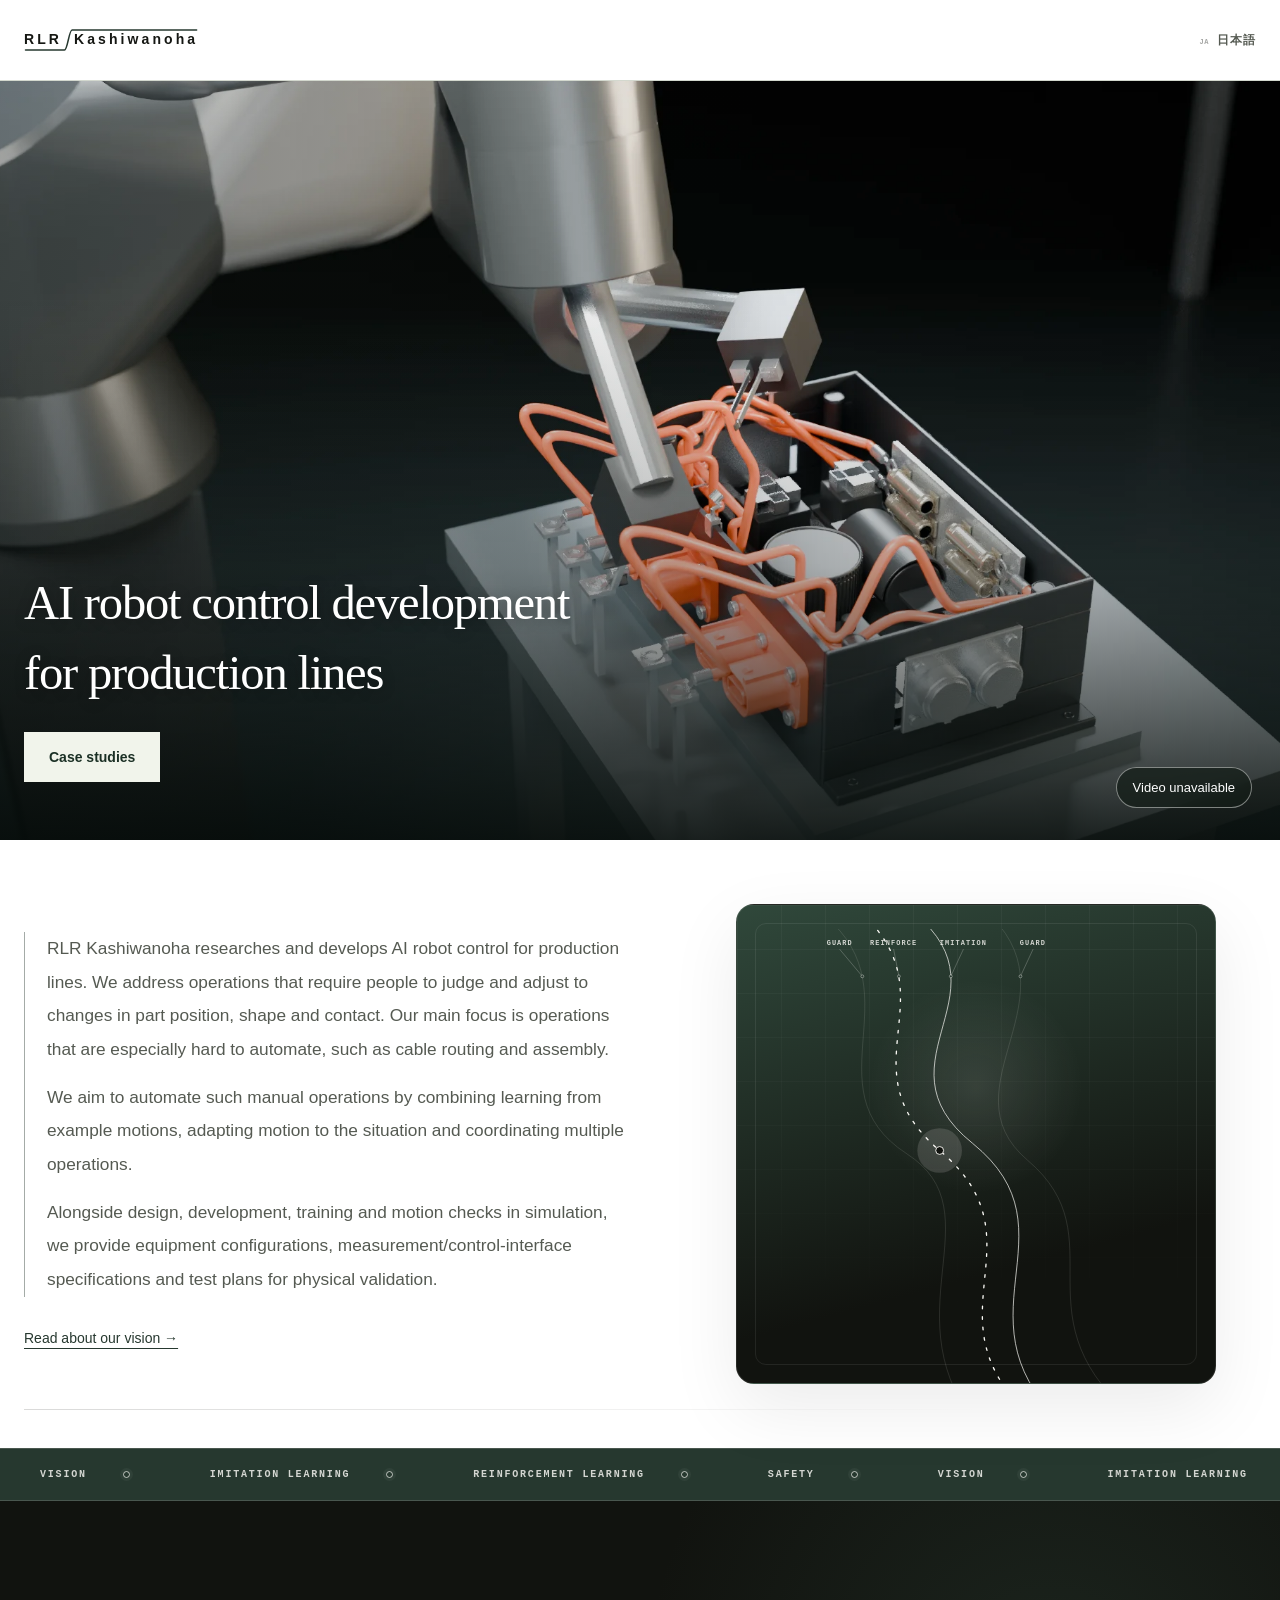
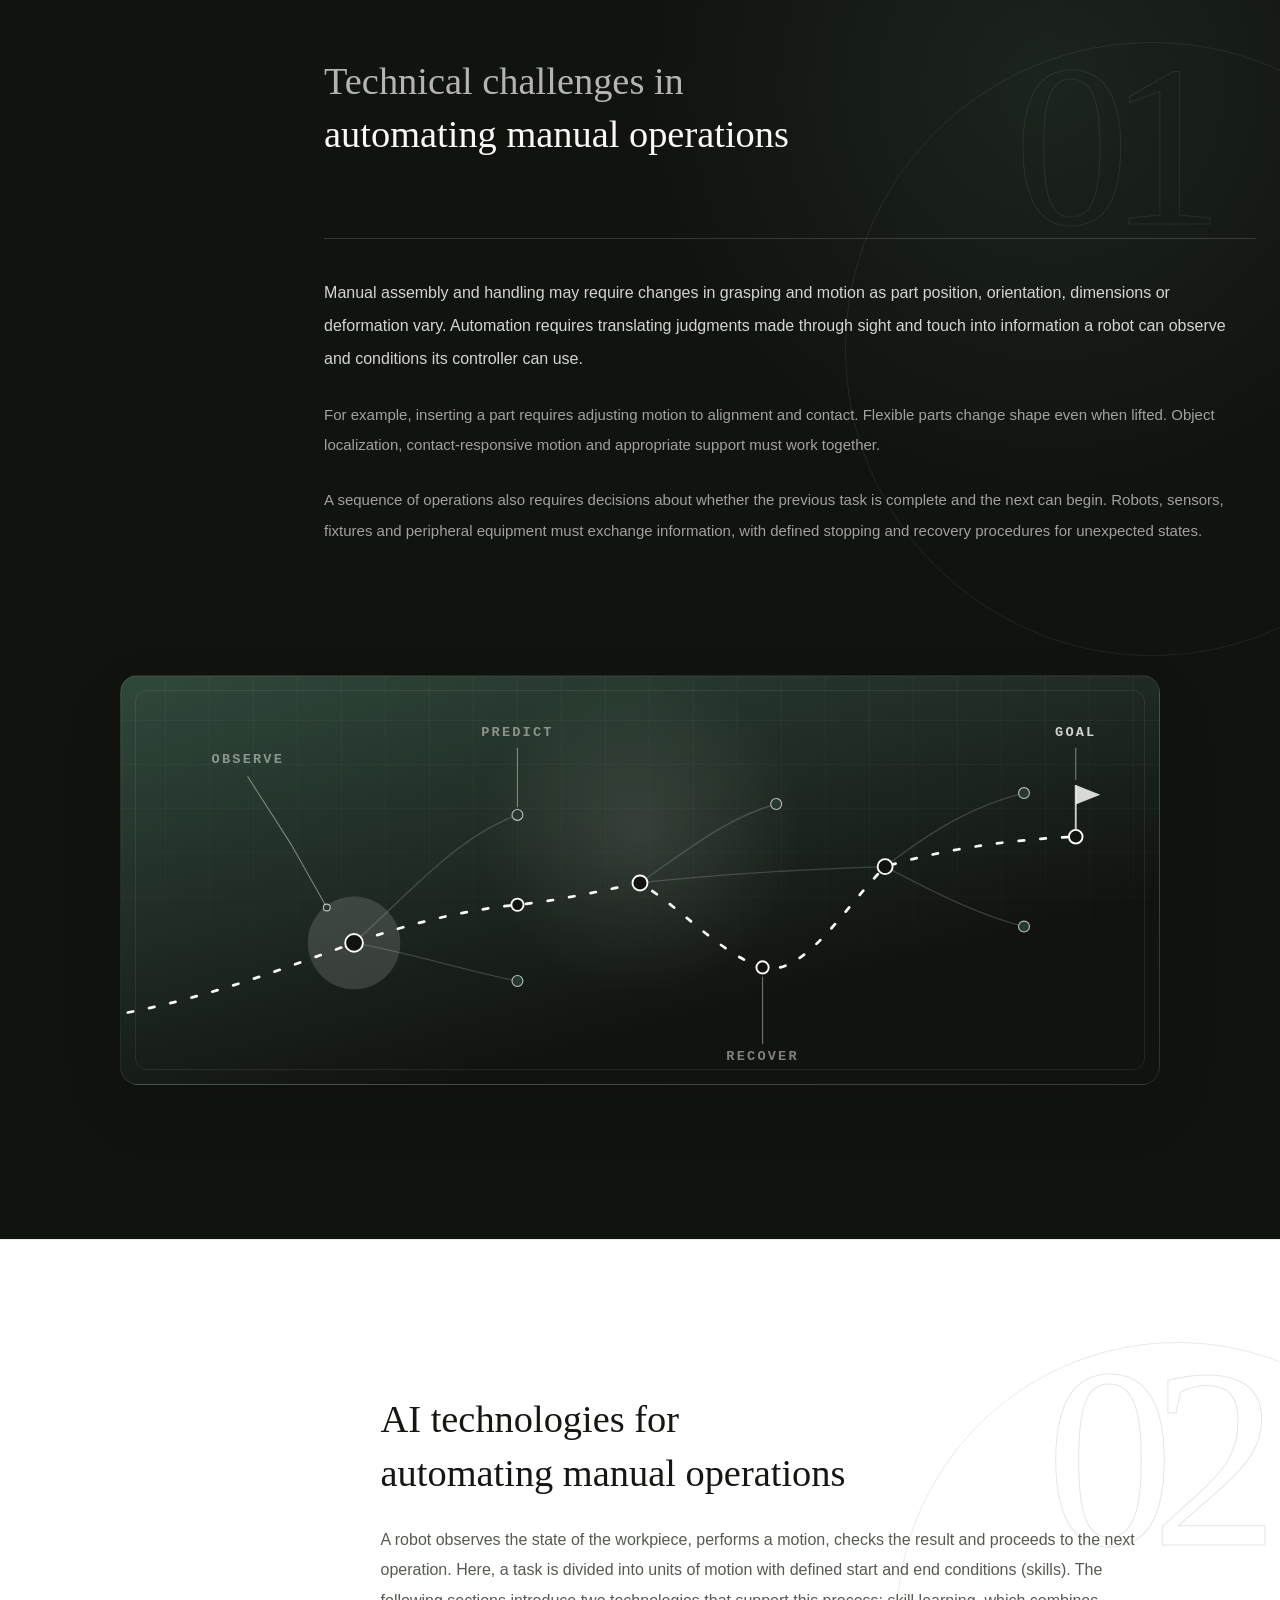
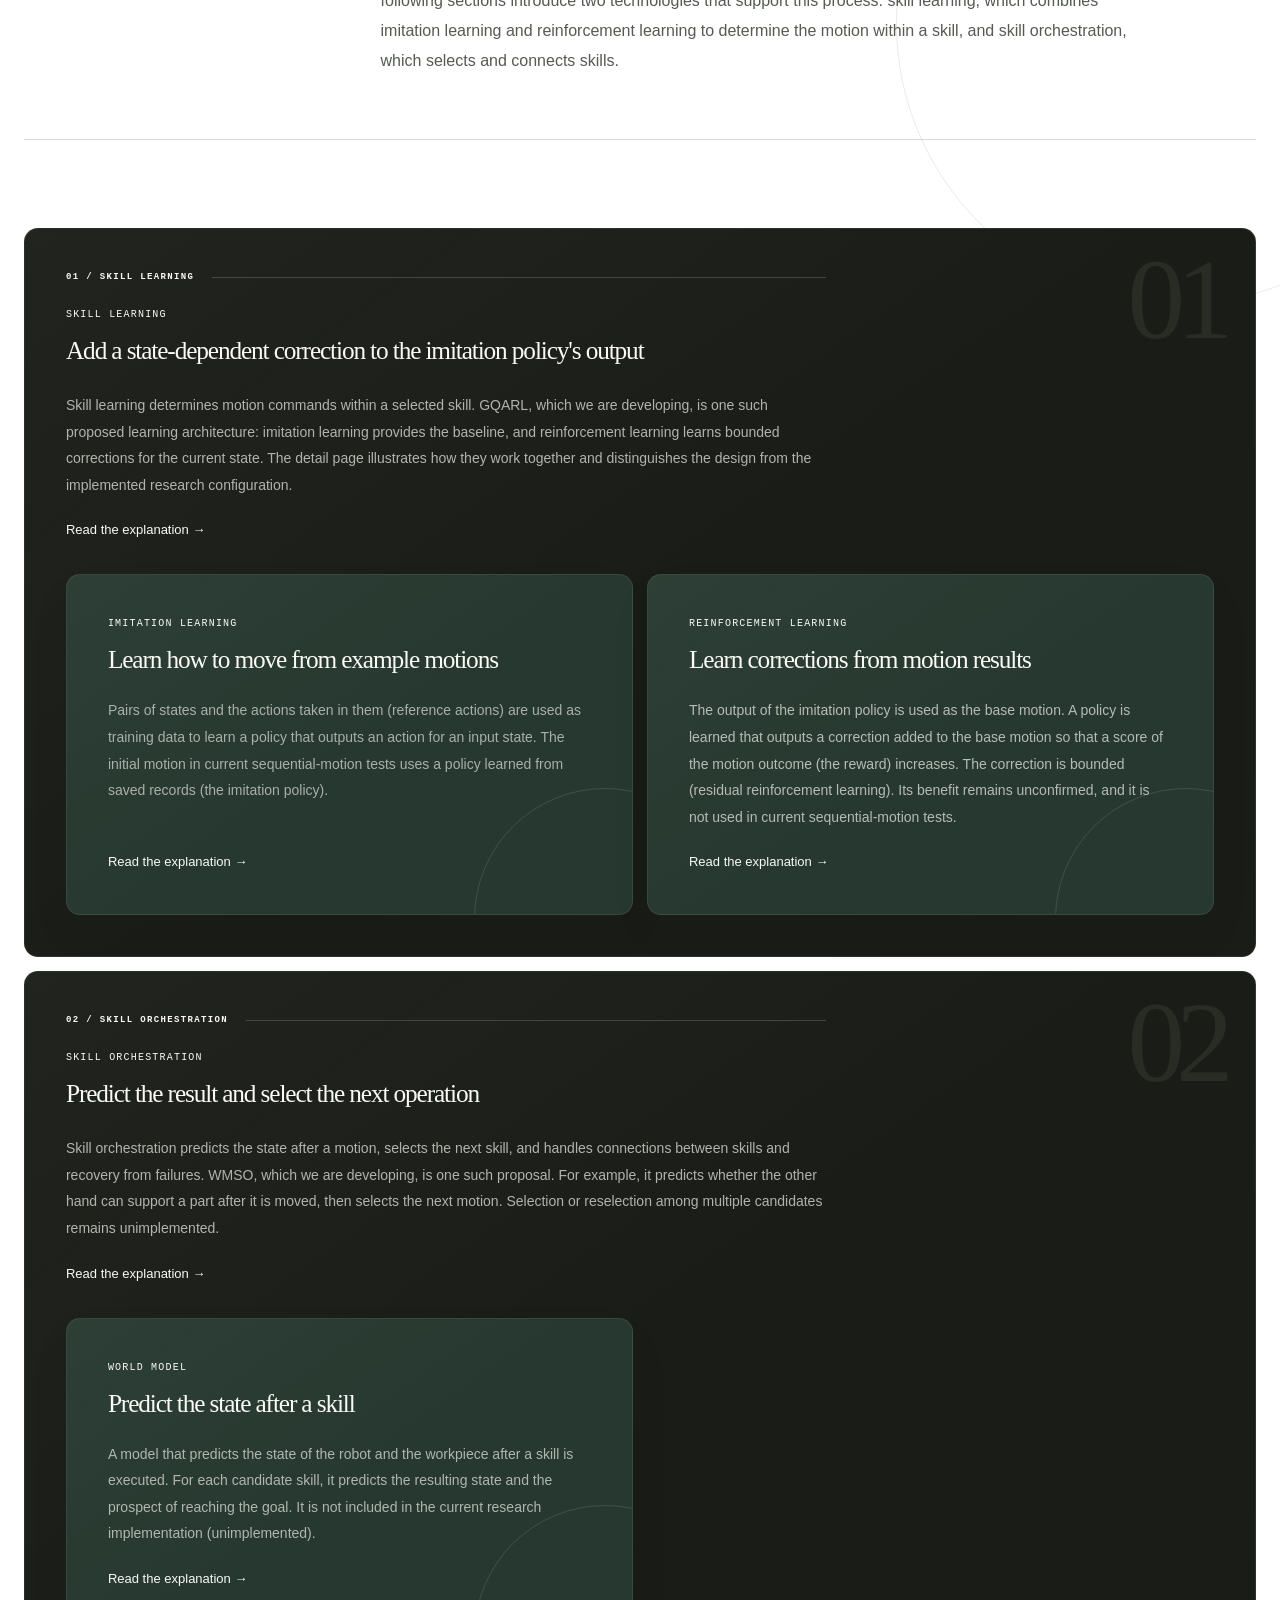
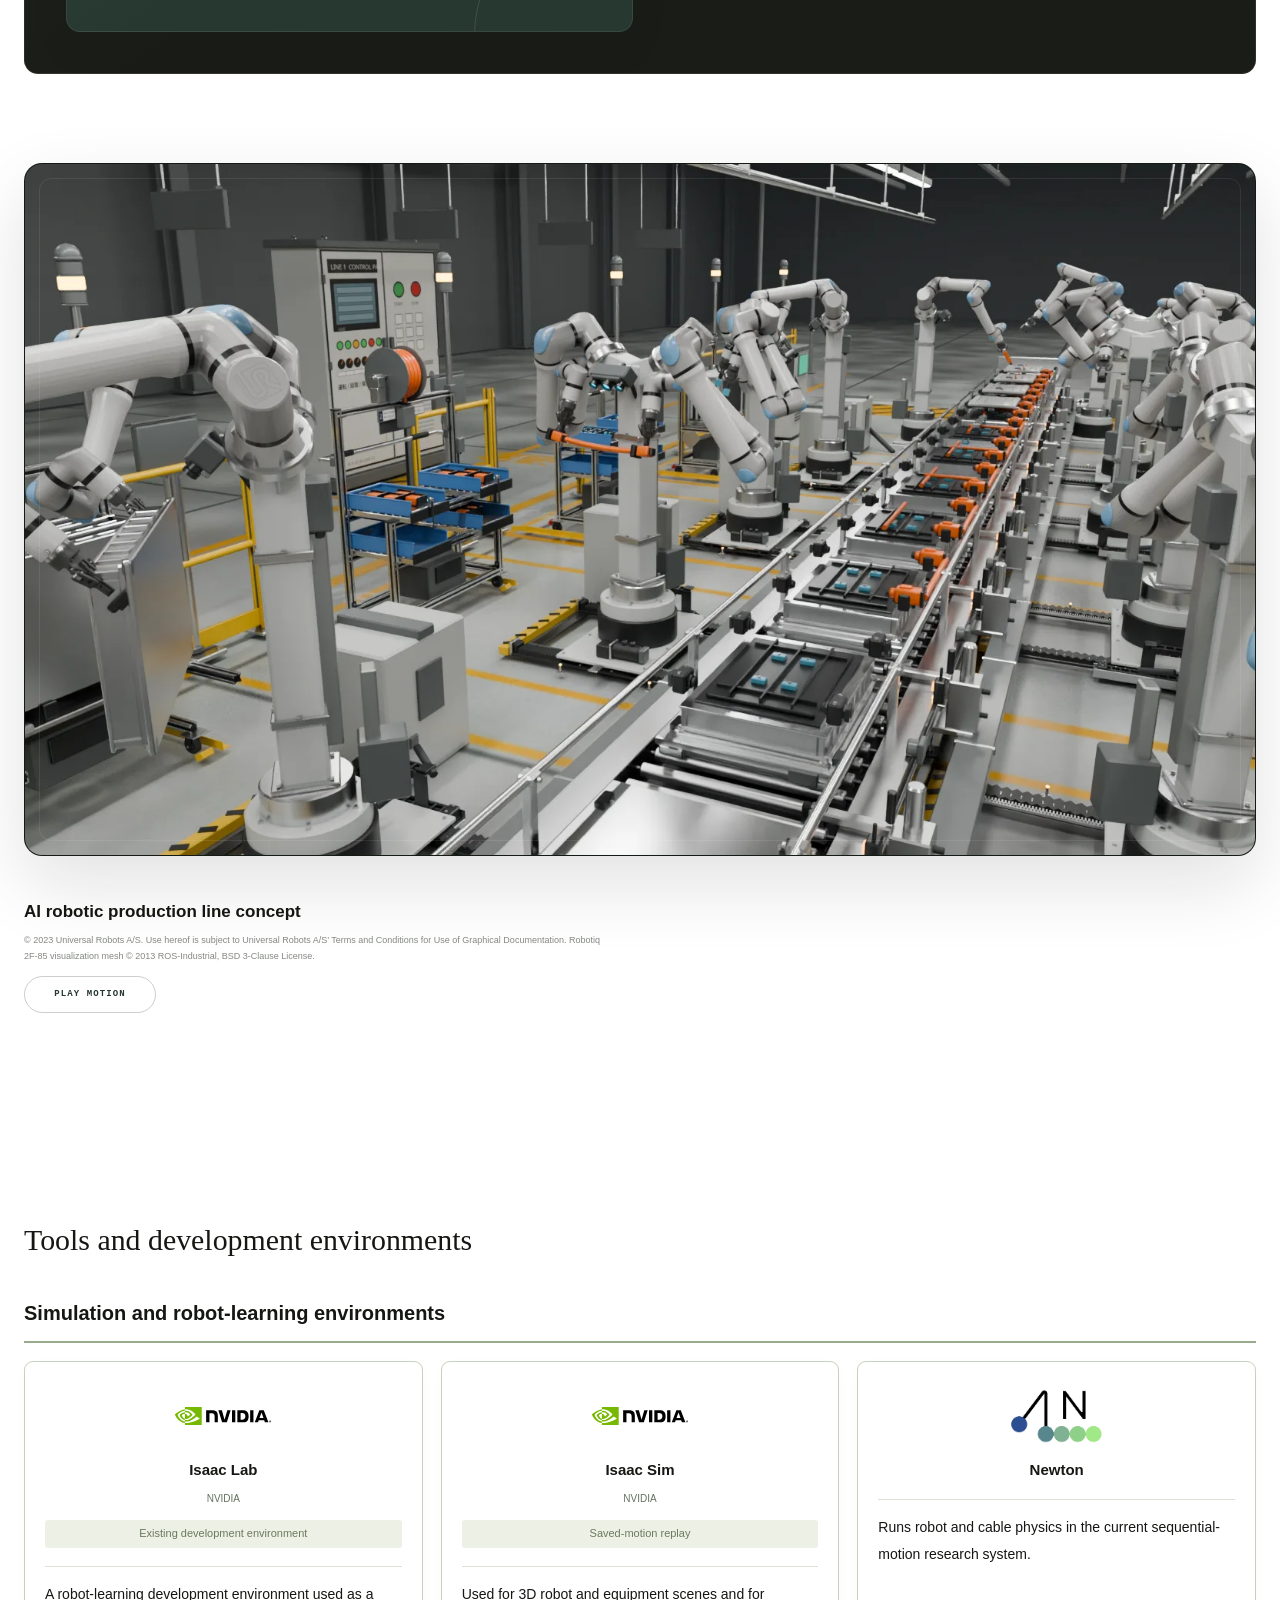
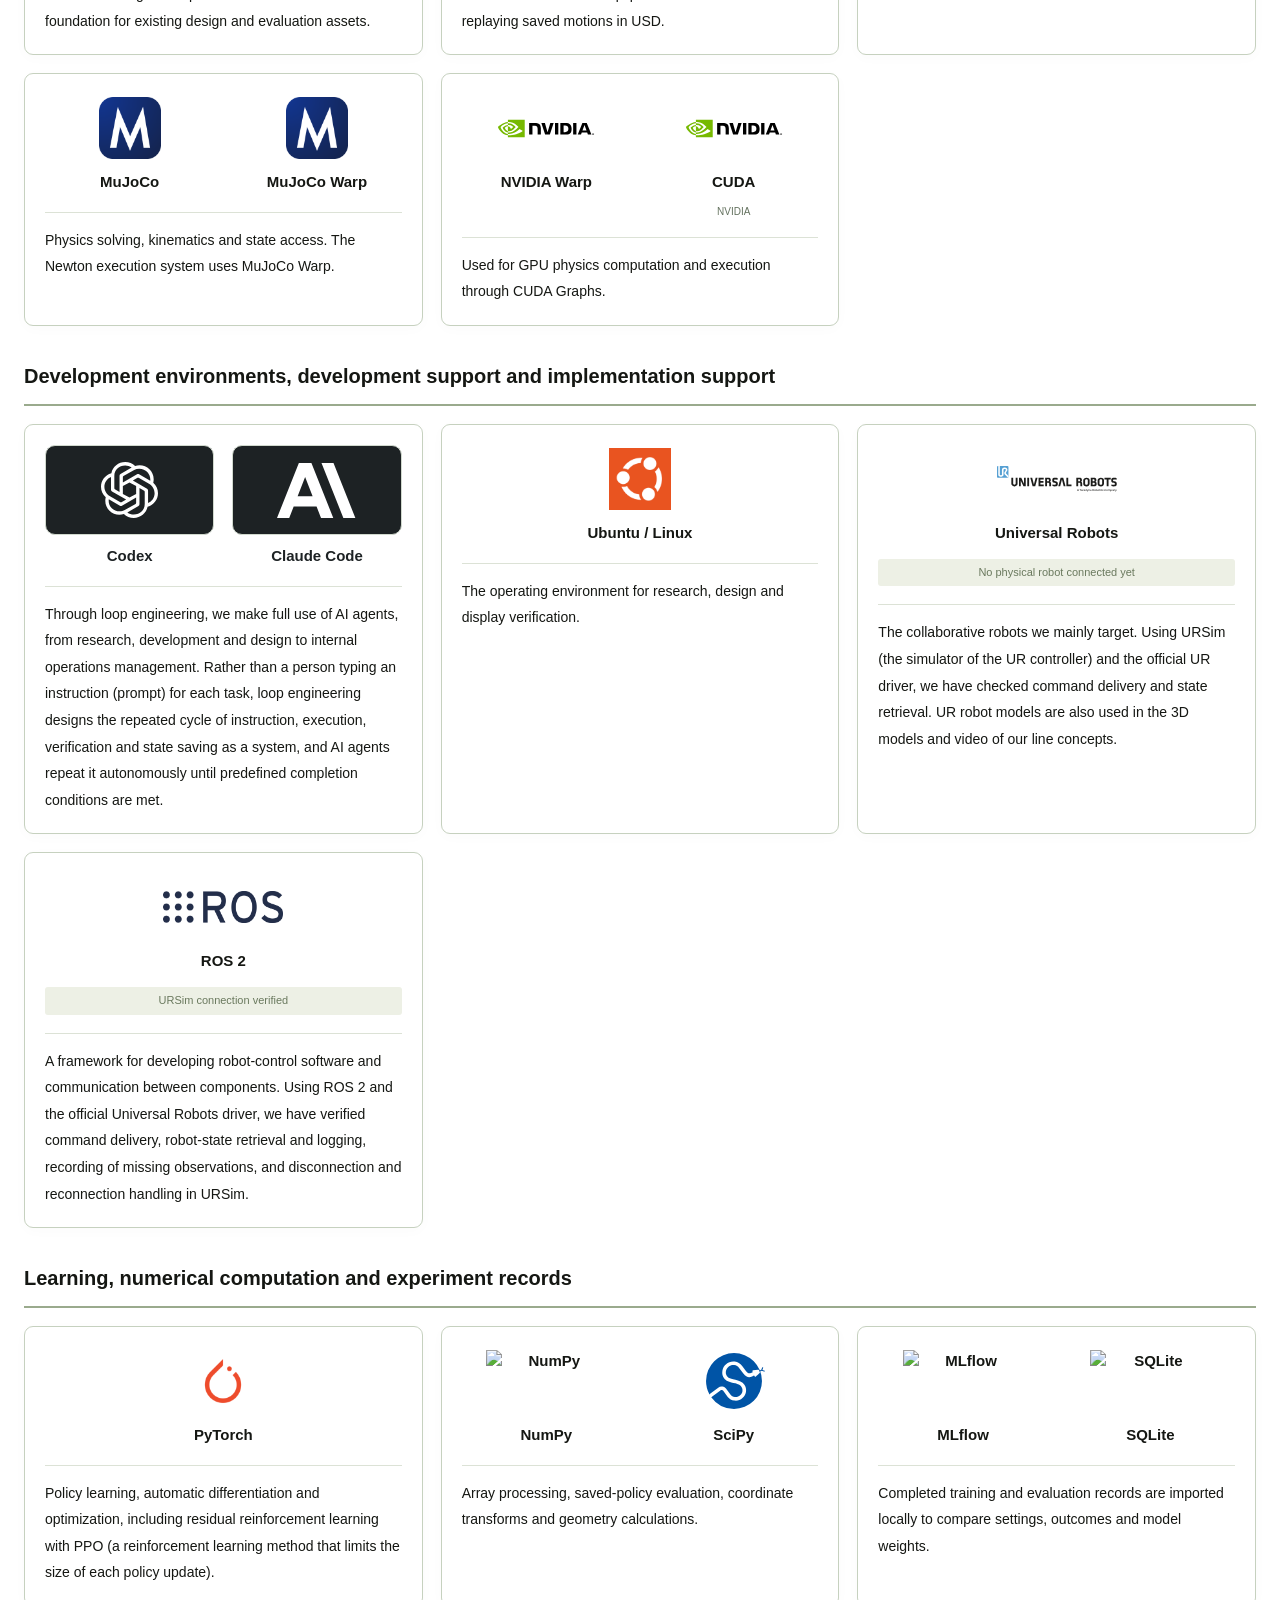
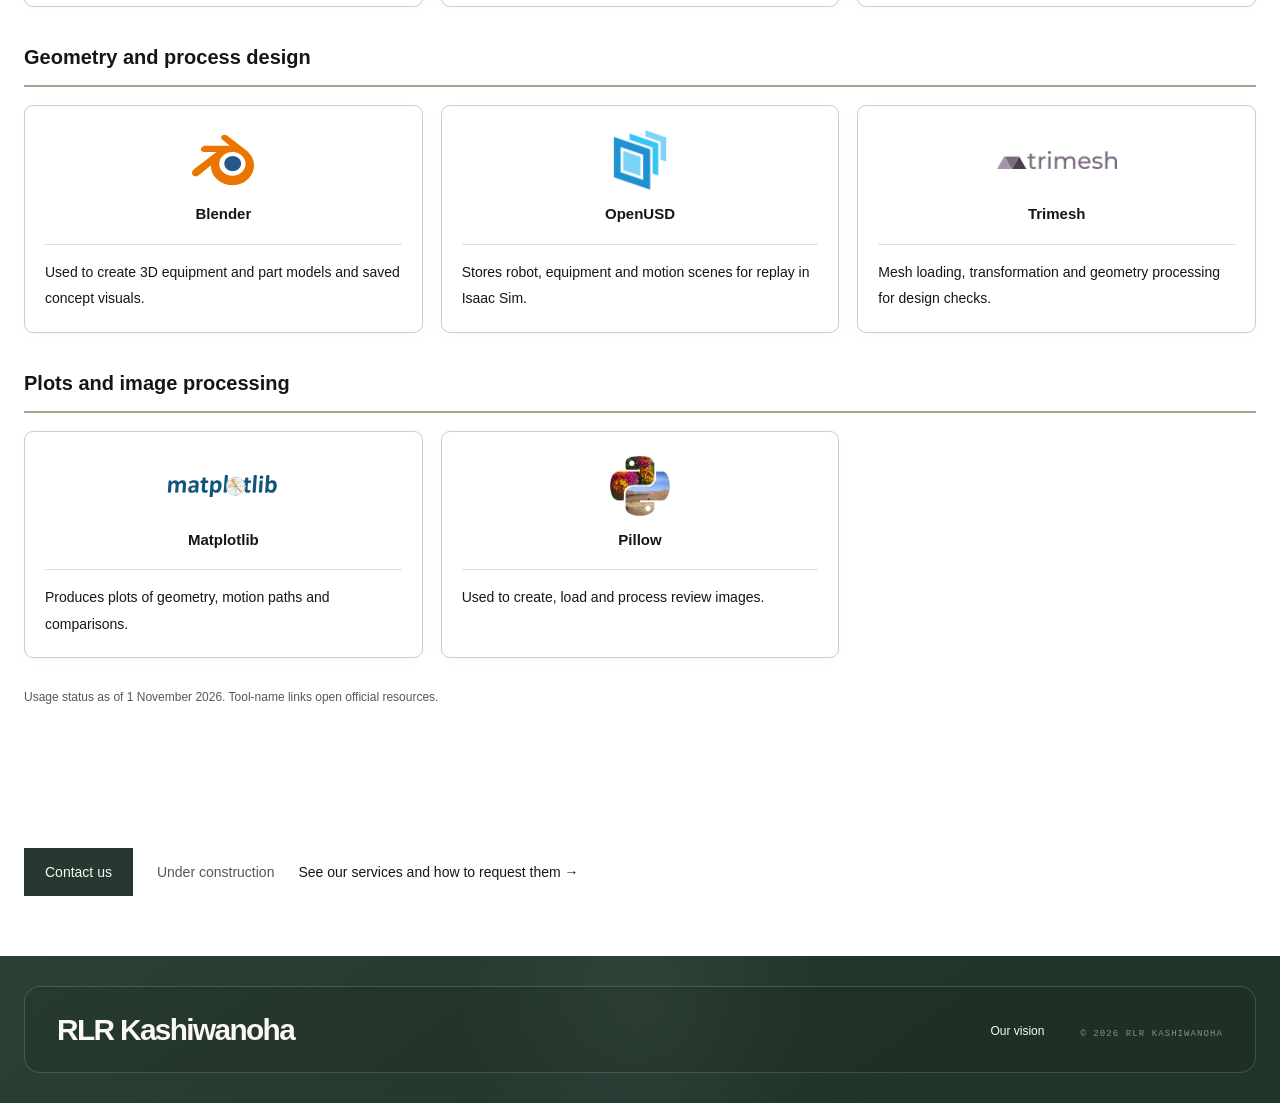
==== commit 11445ab7: "Publish home: shorten the Universal Robots and ROS 2 tool descriptions Remove the closing sentences " ====
--- a/en/index.html
+++ b/en/index.html
@@ -1990,7 +1990,7 @@
 
 
 
-<!-- common-tools:start --><section class="shell common-tools" id="tools" aria-labelledby="tools-title"><h2 id="tools-title">Tools and development environments</h2><div class="tools-grid"><article class="tools-group"><h3>Simulation and robot-learning environments</h3><dl class="tools-list"><div class="tools-entry"><dt><div class="tool-brands"><a class="tool-brand" href="https://isaac-sim.github.io/IsaacLab/main/index.html" target="_blank" rel="noopener"><img src="/assets/tool-logos/nvidia.svg" alt="NVIDIA" width="120" height="62" loading="lazy" decoding="async"><span class="tool-name">Isaac Lab</span><small>NVIDIA</small></a></div><span class="tools-badge">Existing development environment</span></dt><dd>A robot-learning development environment used as a foundation for existing design and evaluation assets.</dd></div><div class="tools-entry"><dt><div class="tool-brands"><a class="tool-brand" href="https://docs.isaacsim.omniverse.nvidia.com/latest/index.html" target="_blank" rel="noopener"><img src="/assets/tool-logos/nvidia.svg" alt="NVIDIA" width="120" height="62" loading="lazy" decoding="async"><span class="tool-name">Isaac Sim</span><small>NVIDIA</small></a></div><span class="tools-badge">Saved-motion replay</span></dt><dd>Used for 3D robot and equipment scenes and for replaying saved motions in USD.</dd></div><div class="tools-entry"><dt><div class="tool-brands"><a class="tool-brand" href="https://newton-physics.github.io/newton/" target="_blank" rel="noopener"><img src="/assets/tool-logos/newton.png" alt="Newton" width="120" height="62" loading="lazy" decoding="async"><span class="tool-name">Newton</span></a></div></dt><dd>Runs robot and cable physics in the current sequential-motion research system.</dd></div><div class="tools-entry"><dt><div class="tool-brands"><a class="tool-brand" href="https://mujoco.readthedocs.io/en/stable/overview.html" target="_blank" rel="noopener"><img src="/assets/tool-logos/mujoco.png" alt="MuJoCo" width="120" height="62" loading="lazy" decoding="async"><span class="tool-name">MuJoCo</span></a><a class="tool-brand" href="https://github.com/google-deepmind/mujoco_warp" target="_blank" rel="noopener"><img src="/assets/tool-logos/mujoco.png" alt="MuJoCo" width="120" height="62" loading="lazy" decoding="async"><span class="tool-name">MuJoCo Warp</span></a></div></dt><dd>Physics solving, kinematics and state access. The Newton execution system uses MuJoCo Warp.</dd></div><div class="tools-entry"><dt><div class="tool-brands"><a class="tool-brand" href="https://nvidia.github.io/warp/" target="_blank" rel="noopener"><img src="/assets/tool-logos/nvidia.svg" alt="NVIDIA" width="120" height="62" loading="lazy" decoding="async"><span class="tool-name">NVIDIA Warp</span></a><a class="tool-brand" href="https://developer.nvidia.com/cuda-toolkit" target="_blank" rel="noopener"><img src="/assets/tool-logos/nvidia.svg" alt="NVIDIA" width="120" height="62" loading="lazy" decoding="async"><span class="tool-name">CUDA</span><small>NVIDIA</small></a></div></dt><dd>Used for GPU physics computation and execution through CUDA Graphs.</dd></div></dl></article><article class="tools-group"><h3>Development environments, development support and implementation support</h3><dl class="tools-list"><div class="tools-entry"><dt><div class="tool-brands"><a class="tool-brand company-logo" href="https://openai.com/codex/" target="_blank" rel="noopener"><span class="tool-logo-tile"><img src="/assets/tool-logos/openai.svg" alt="OpenAI" width="120" height="62" loading="lazy" decoding="async"></span><span class="tool-name">Codex</span></a><a class="tool-brand company-logo" href="https://code.claude.com/docs/en/overview" target="_blank" rel="noopener"><span class="tool-logo-tile"><img src="/assets/tool-logos/anthropic.svg" alt="Anthropic" width="120" height="62" loading="lazy" decoding="async"></span><span class="tool-name">Claude Code</span></a></div></dt><dd>Through loop engineering, we make full use of AI agents, from research, development and design to internal operations management. Rather than a person typing an instruction (prompt) for each task, loop engineering designs the repeated cycle of instruction, execution, verification and state saving as a system, and AI agents repeat it autonomously until predefined completion conditions are met.</dd></div><div class="tools-entry"><dt><div class="tool-brands"><a class="tool-brand" href="https://ubuntu.com/" target="_blank" rel="noopener"><img src="/assets/tool-logos/ubuntu.png" alt="Ubuntu" width="120" height="62" loading="lazy" decoding="async"><span class="tool-name">Ubuntu / Linux</span></a></div></dt><dd>The operating environment for research, design and display verification.</dd></div><div class="tools-entry"><dt><div class="tool-brands"><a class="tool-brand" href="https://www.universal-robots.com/" target="_blank" rel="noopener"><img src="/assets/tool-logos/universal-robots.svg" alt="Universal Robots" width="120" height="62" loading="lazy" decoding="async"><span class="tool-name">Universal Robots</span></a></div><span class="tools-badge">No physical robot connected yet</span></dt><dd>The collaborative robots we mainly target. Using URSim (the simulator of the UR controller) and the official UR driver, we have checked command delivery and state retrieval. UR robot models are also used in the 3D models and video of our line concepts. The robot model has not been selected, and operation on a physical robot has not been tested.</dd></div><div class="tools-entry"><dt><div class="tool-brands"><a class="tool-brand" href="https://www.ros.org/" target="_blank" rel="noopener"><img src="/assets/tool-logos/ros.png" alt="ROS" width="120" height="62" loading="lazy" decoding="async"><span class="tool-name">ROS 2</span></a></div><span class="tools-badge">URSim connection verified</span></dt><dd>A framework for developing robot-control software and communication between components. Using ROS 2 and the official Universal Robots driver, we have verified command delivery, robot-state retrieval and logging, recording of missing observations, and disconnection and reconnection handling in URSim. Physical-robot operation and harness grasping and assembly have not yet been validated.</dd></div></dl></article><article class="tools-group"><h3>Learning, numerical computation and experiment records</h3><dl class="tools-list"><div class="tools-entry"><dt><div class="tool-brands"><a class="tool-brand" href="https://docs.pytorch.org/docs/stable/autograd.html" target="_blank" rel="noopener"><img src="/assets/tool-logos/pytorch.webp" alt="PyTorch" width="120" height="62" loading="lazy" decoding="async"><span class="tool-name">PyTorch</span></a></div></dt><dd>Policy learning, automatic differentiation and optimization, including residual reinforcement learning with PPO (a reinforcement learning method that limits the size of each policy update).</dd></div><div class="tools-entry"><dt><div class="tool-brands"><a class="tool-brand" href="https://numpy.org/" target="_blank" rel="noopener"><img src="/assets/tool-logos/numpy.svg" alt="NumPy" width="120" height="62" loading="lazy" decoding="async"><span class="tool-name">NumPy</span></a><a class="tool-brand" href="https://scipy.org/" target="_blank" rel="noopener"><img src="/assets/tool-logos/scipy.svg" alt="SciPy" width="120" height="62" loading="lazy" decoding="async"><span class="tool-name">SciPy</span></a></div></dt><dd>Array processing, saved-policy evaluation, coordinate transforms and geometry calculations.</dd></div><div class="tools-entry"><dt><div class="tool-brands"><a class="tool-brand" href="https://mlflow.org/docs/latest/ml/tracking/" target="_blank" rel="noopener"><img src="/assets/tool-logos/mlflow.svg" alt="MLflow" width="120" height="62" loading="lazy" decoding="async"><span class="tool-name">MLflow</span></a><a class="tool-brand" href="https://sqlite.org/about.html" target="_blank" rel="noopener"><img src="/assets/tool-logos/sqlite.svg" alt="SQLite" width="120" height="62" loading="lazy" decoding="async"><span class="tool-name">SQLite</span></a></div></dt><dd>Completed training and evaluation records are imported locally to compare settings, outcomes and model weights.</dd></div></dl></article><article class="tools-group"><h3>Geometry and process design</h3><dl class="tools-list"><div class="tools-entry"><dt><div class="tool-brands"><a class="tool-brand" href="https://www.blender.org/" target="_blank" rel="noopener"><img src="/assets/tool-logos/blender.svg" alt="Blender" width="120" height="62" loading="lazy" decoding="async"><span class="tool-name">Blender</span></a></div></dt><dd>Used to create 3D equipment and part models and saved concept visuals.</dd></div><div class="tools-entry"><dt><div class="tool-brands"><a class="tool-brand" href="https://openusd.org/release/intro.html" target="_blank" rel="noopener"><img src="/assets/tool-logos/openusd.ico" alt="OpenUSD" width="120" height="62" loading="lazy" decoding="async"><span class="tool-name">OpenUSD</span></a></div></dt><dd>Stores robot, equipment and motion scenes for replay in Isaac Sim.</dd></div><div class="tools-entry"><dt><div class="tool-brands"><a class="tool-brand" href="https://trimesh.org/" target="_blank" rel="noopener"><img src="/assets/tool-logos/trimesh.png" alt="Trimesh" width="120" height="62" loading="lazy" decoding="async"><span class="tool-name">Trimesh</span></a></div></dt><dd>Mesh loading, transformation and geometry processing for design checks.</dd></div></dl></article><article class="tools-group"><h3>Plots and image processing</h3><dl class="tools-list"><div class="tools-entry"><dt><div class="tool-brands"><a class="tool-brand" href="https://matplotlib.org/" target="_blank" rel="noopener"><img src="/assets/tool-logos/matplotlib.svg" alt="Matplotlib" width="120" height="62" loading="lazy" decoding="async"><span class="tool-name">Matplotlib</span></a></div></dt><dd>Produces plots of geometry, motion paths and comparisons.</dd></div><div class="tools-entry"><dt><div class="tool-brands"><a class="tool-brand" href="https://python-pillow.github.io/" target="_blank" rel="noopener"><img src="/assets/tool-logos/pillow.png" alt="Pillow" width="120" height="62" loading="lazy" decoding="async"><span class="tool-name">Pillow</span></a></div></dt><dd>Used to create, load and process review images.</dd></div></dl></article></div><p class="report-note">Usage status as of 1 November 2026. Tool-name links open official resources.</p></section><!-- common-tools:end -->
+<!-- common-tools:start --><section class="shell common-tools" id="tools" aria-labelledby="tools-title"><h2 id="tools-title">Tools and development environments</h2><div class="tools-grid"><article class="tools-group"><h3>Simulation and robot-learning environments</h3><dl class="tools-list"><div class="tools-entry"><dt><div class="tool-brands"><a class="tool-brand" href="https://isaac-sim.github.io/IsaacLab/main/index.html" target="_blank" rel="noopener"><img src="/assets/tool-logos/nvidia.svg" alt="NVIDIA" width="120" height="62" loading="lazy" decoding="async"><span class="tool-name">Isaac Lab</span><small>NVIDIA</small></a></div><span class="tools-badge">Existing development environment</span></dt><dd>A robot-learning development environment used as a foundation for existing design and evaluation assets.</dd></div><div class="tools-entry"><dt><div class="tool-brands"><a class="tool-brand" href="https://docs.isaacsim.omniverse.nvidia.com/latest/index.html" target="_blank" rel="noopener"><img src="/assets/tool-logos/nvidia.svg" alt="NVIDIA" width="120" height="62" loading="lazy" decoding="async"><span class="tool-name">Isaac Sim</span><small>NVIDIA</small></a></div><span class="tools-badge">Saved-motion replay</span></dt><dd>Used for 3D robot and equipment scenes and for replaying saved motions in USD.</dd></div><div class="tools-entry"><dt><div class="tool-brands"><a class="tool-brand" href="https://newton-physics.github.io/newton/" target="_blank" rel="noopener"><img src="/assets/tool-logos/newton.png" alt="Newton" width="120" height="62" loading="lazy" decoding="async"><span class="tool-name">Newton</span></a></div></dt><dd>Runs robot and cable physics in the current sequential-motion research system.</dd></div><div class="tools-entry"><dt><div class="tool-brands"><a class="tool-brand" href="https://mujoco.readthedocs.io/en/stable/overview.html" target="_blank" rel="noopener"><img src="/assets/tool-logos/mujoco.png" alt="MuJoCo" width="120" height="62" loading="lazy" decoding="async"><span class="tool-name">MuJoCo</span></a><a class="tool-brand" href="https://github.com/google-deepmind/mujoco_warp" target="_blank" rel="noopener"><img src="/assets/tool-logos/mujoco.png" alt="MuJoCo" width="120" height="62" loading="lazy" decoding="async"><span class="tool-name">MuJoCo Warp</span></a></div></dt><dd>Physics solving, kinematics and state access. The Newton execution system uses MuJoCo Warp.</dd></div><div class="tools-entry"><dt><div class="tool-brands"><a class="tool-brand" href="https://nvidia.github.io/warp/" target="_blank" rel="noopener"><img src="/assets/tool-logos/nvidia.svg" alt="NVIDIA" width="120" height="62" loading="lazy" decoding="async"><span class="tool-name">NVIDIA Warp</span></a><a class="tool-brand" href="https://developer.nvidia.com/cuda-toolkit" target="_blank" rel="noopener"><img src="/assets/tool-logos/nvidia.svg" alt="NVIDIA" width="120" height="62" loading="lazy" decoding="async"><span class="tool-name">CUDA</span><small>NVIDIA</small></a></div></dt><dd>Used for GPU physics computation and execution through CUDA Graphs.</dd></div></dl></article><article class="tools-group"><h3>Development environments, development support and implementation support</h3><dl class="tools-list"><div class="tools-entry"><dt><div class="tool-brands"><a class="tool-brand company-logo" href="https://openai.com/codex/" target="_blank" rel="noopener"><span class="tool-logo-tile"><img src="/assets/tool-logos/openai.svg" alt="OpenAI" width="120" height="62" loading="lazy" decoding="async"></span><span class="tool-name">Codex</span></a><a class="tool-brand company-logo" href="https://code.claude.com/docs/en/overview" target="_blank" rel="noopener"><span class="tool-logo-tile"><img src="/assets/tool-logos/anthropic.svg" alt="Anthropic" width="120" height="62" loading="lazy" decoding="async"></span><span class="tool-name">Claude Code</span></a></div></dt><dd>Through loop engineering, we make full use of AI agents, from research, development and design to internal operations management. Rather than a person typing an instruction (prompt) for each task, loop engineering designs the repeated cycle of instruction, execution, verification and state saving as a system, and AI agents repeat it autonomously until predefined completion conditions are met.</dd></div><div class="tools-entry"><dt><div class="tool-brands"><a class="tool-brand" href="https://ubuntu.com/" target="_blank" rel="noopener"><img src="/assets/tool-logos/ubuntu.png" alt="Ubuntu" width="120" height="62" loading="lazy" decoding="async"><span class="tool-name">Ubuntu / Linux</span></a></div></dt><dd>The operating environment for research, design and display verification.</dd></div><div class="tools-entry"><dt><div class="tool-brands"><a class="tool-brand" href="https://www.universal-robots.com/" target="_blank" rel="noopener"><img src="/assets/tool-logos/universal-robots.svg" alt="Universal Robots" width="120" height="62" loading="lazy" decoding="async"><span class="tool-name">Universal Robots</span></a></div><span class="tools-badge">No physical robot connected yet</span></dt><dd>The collaborative robots we mainly target. Using URSim (the simulator of the UR controller) and the official UR driver, we have checked command delivery and state retrieval. UR robot models are also used in the 3D models and video of our line concepts.</dd></div><div class="tools-entry"><dt><div class="tool-brands"><a class="tool-brand" href="https://www.ros.org/" target="_blank" rel="noopener"><img src="/assets/tool-logos/ros.png" alt="ROS" width="120" height="62" loading="lazy" decoding="async"><span class="tool-name">ROS 2</span></a></div><span class="tools-badge">URSim connection verified</span></dt><dd>A framework for developing robot-control software and communication between components. Using ROS 2 and the official Universal Robots driver, we have verified command delivery, robot-state retrieval and logging, recording of missing observations, and disconnection and reconnection handling in URSim.</dd></div></dl></article><article class="tools-group"><h3>Learning, numerical computation and experiment records</h3><dl class="tools-list"><div class="tools-entry"><dt><div class="tool-brands"><a class="tool-brand" href="https://docs.pytorch.org/docs/stable/autograd.html" target="_blank" rel="noopener"><img src="/assets/tool-logos/pytorch.webp" alt="PyTorch" width="120" height="62" loading="lazy" decoding="async"><span class="tool-name">PyTorch</span></a></div></dt><dd>Policy learning, automatic differentiation and optimization, including residual reinforcement learning with PPO (a reinforcement learning method that limits the size of each policy update).</dd></div><div class="tools-entry"><dt><div class="tool-brands"><a class="tool-brand" href="https://numpy.org/" target="_blank" rel="noopener"><img src="/assets/tool-logos/numpy.svg" alt="NumPy" width="120" height="62" loading="lazy" decoding="async"><span class="tool-name">NumPy</span></a><a class="tool-brand" href="https://scipy.org/" target="_blank" rel="noopener"><img src="/assets/tool-logos/scipy.svg" alt="SciPy" width="120" height="62" loading="lazy" decoding="async"><span class="tool-name">SciPy</span></a></div></dt><dd>Array processing, saved-policy evaluation, coordinate transforms and geometry calculations.</dd></div><div class="tools-entry"><dt><div class="tool-brands"><a class="tool-brand" href="https://mlflow.org/docs/latest/ml/tracking/" target="_blank" rel="noopener"><img src="/assets/tool-logos/mlflow.svg" alt="MLflow" width="120" height="62" loading="lazy" decoding="async"><span class="tool-name">MLflow</span></a><a class="tool-brand" href="https://sqlite.org/about.html" target="_blank" rel="noopener"><img src="/assets/tool-logos/sqlite.svg" alt="SQLite" width="120" height="62" loading="lazy" decoding="async"><span class="tool-name">SQLite</span></a></div></dt><dd>Completed training and evaluation records are imported locally to compare settings, outcomes and model weights.</dd></div></dl></article><article class="tools-group"><h3>Geometry and process design</h3><dl class="tools-list"><div class="tools-entry"><dt><div class="tool-brands"><a class="tool-brand" href="https://www.blender.org/" target="_blank" rel="noopener"><img src="/assets/tool-logos/blender.svg" alt="Blender" width="120" height="62" loading="lazy" decoding="async"><span class="tool-name">Blender</span></a></div></dt><dd>Used to create 3D equipment and part models and saved concept visuals.</dd></div><div class="tools-entry"><dt><div class="tool-brands"><a class="tool-brand" href="https://openusd.org/release/intro.html" target="_blank" rel="noopener"><img src="/assets/tool-logos/openusd.ico" alt="OpenUSD" width="120" height="62" loading="lazy" decoding="async"><span class="tool-name">OpenUSD</span></a></div></dt><dd>Stores robot, equipment and motion scenes for replay in Isaac Sim.</dd></div><div class="tools-entry"><dt><div class="tool-brands"><a class="tool-brand" href="https://trimesh.org/" target="_blank" rel="noopener"><img src="/assets/tool-logos/trimesh.png" alt="Trimesh" width="120" height="62" loading="lazy" decoding="async"><span class="tool-name">Trimesh</span></a></div></dt><dd>Mesh loading, transformation and geometry processing for design checks.</dd></div></dl></article><article class="tools-group"><h3>Plots and image processing</h3><dl class="tools-list"><div class="tools-entry"><dt><div class="tool-brands"><a class="tool-brand" href="https://matplotlib.org/" target="_blank" rel="noopener"><img src="/assets/tool-logos/matplotlib.svg" alt="Matplotlib" width="120" height="62" loading="lazy" decoding="async"><span class="tool-name">Matplotlib</span></a></div></dt><dd>Produces plots of geometry, motion paths and comparisons.</dd></div><div class="tools-entry"><dt><div class="tool-brands"><a class="tool-brand" href="https://python-pillow.github.io/" target="_blank" rel="noopener"><img src="/assets/tool-logos/pillow.png" alt="Pillow" width="120" height="62" loading="lazy" decoding="async"><span class="tool-name">Pillow</span></a></div></dt><dd>Used to create, load and process review images.</dd></div></dl></article></div><p class="report-note">Usage status as of 1 November 2026. Tool-name links open official resources.</p></section><!-- common-tools:end -->
 
       <!-- home-contact:start --><div class="shell home-contact-action"><div class="reading-actions"><a class="reading-button home-contact-link link-disabled">Contact us</a><span class="construction-note">Under construction</span><a class="home-services-link link-disabled">See our services and how to request them →</a></div></div><!-- home-contact:end --><section class="closing closing--footer" aria-label="Site information">
         <div class="shell">
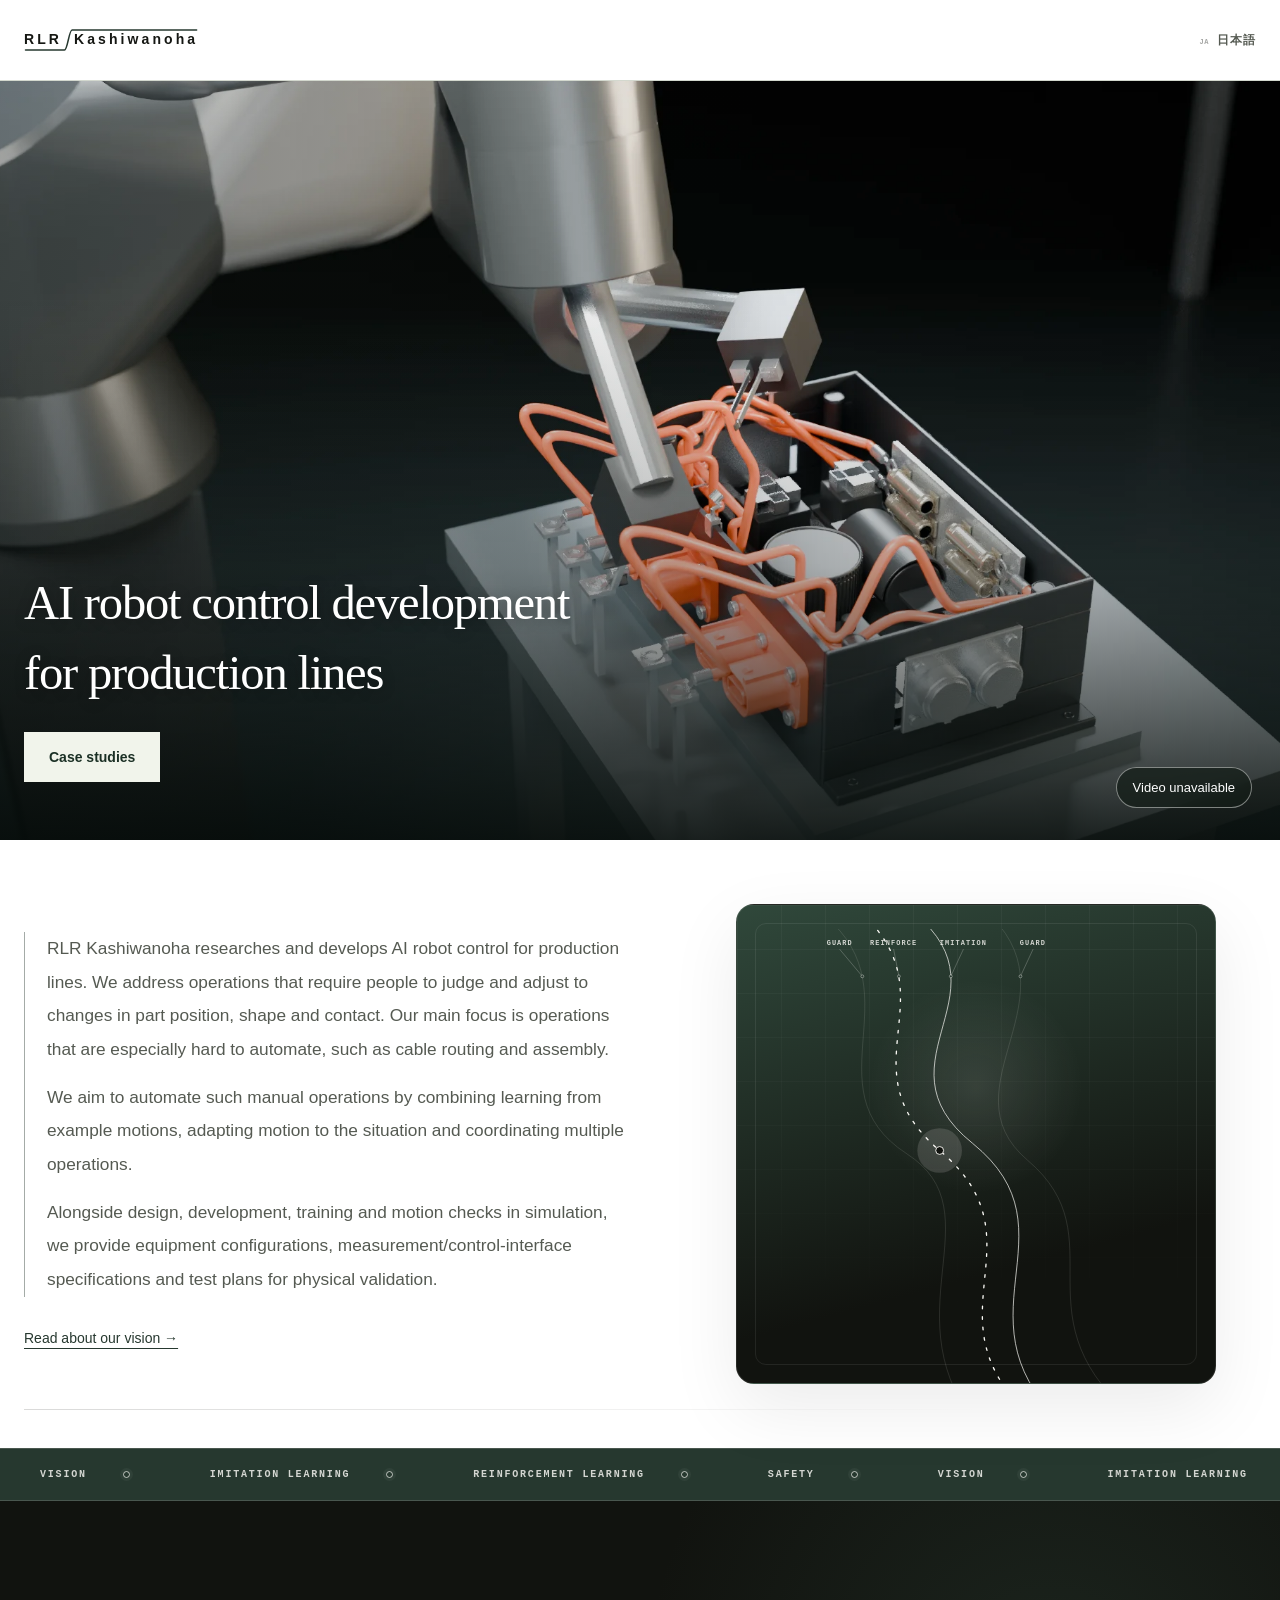
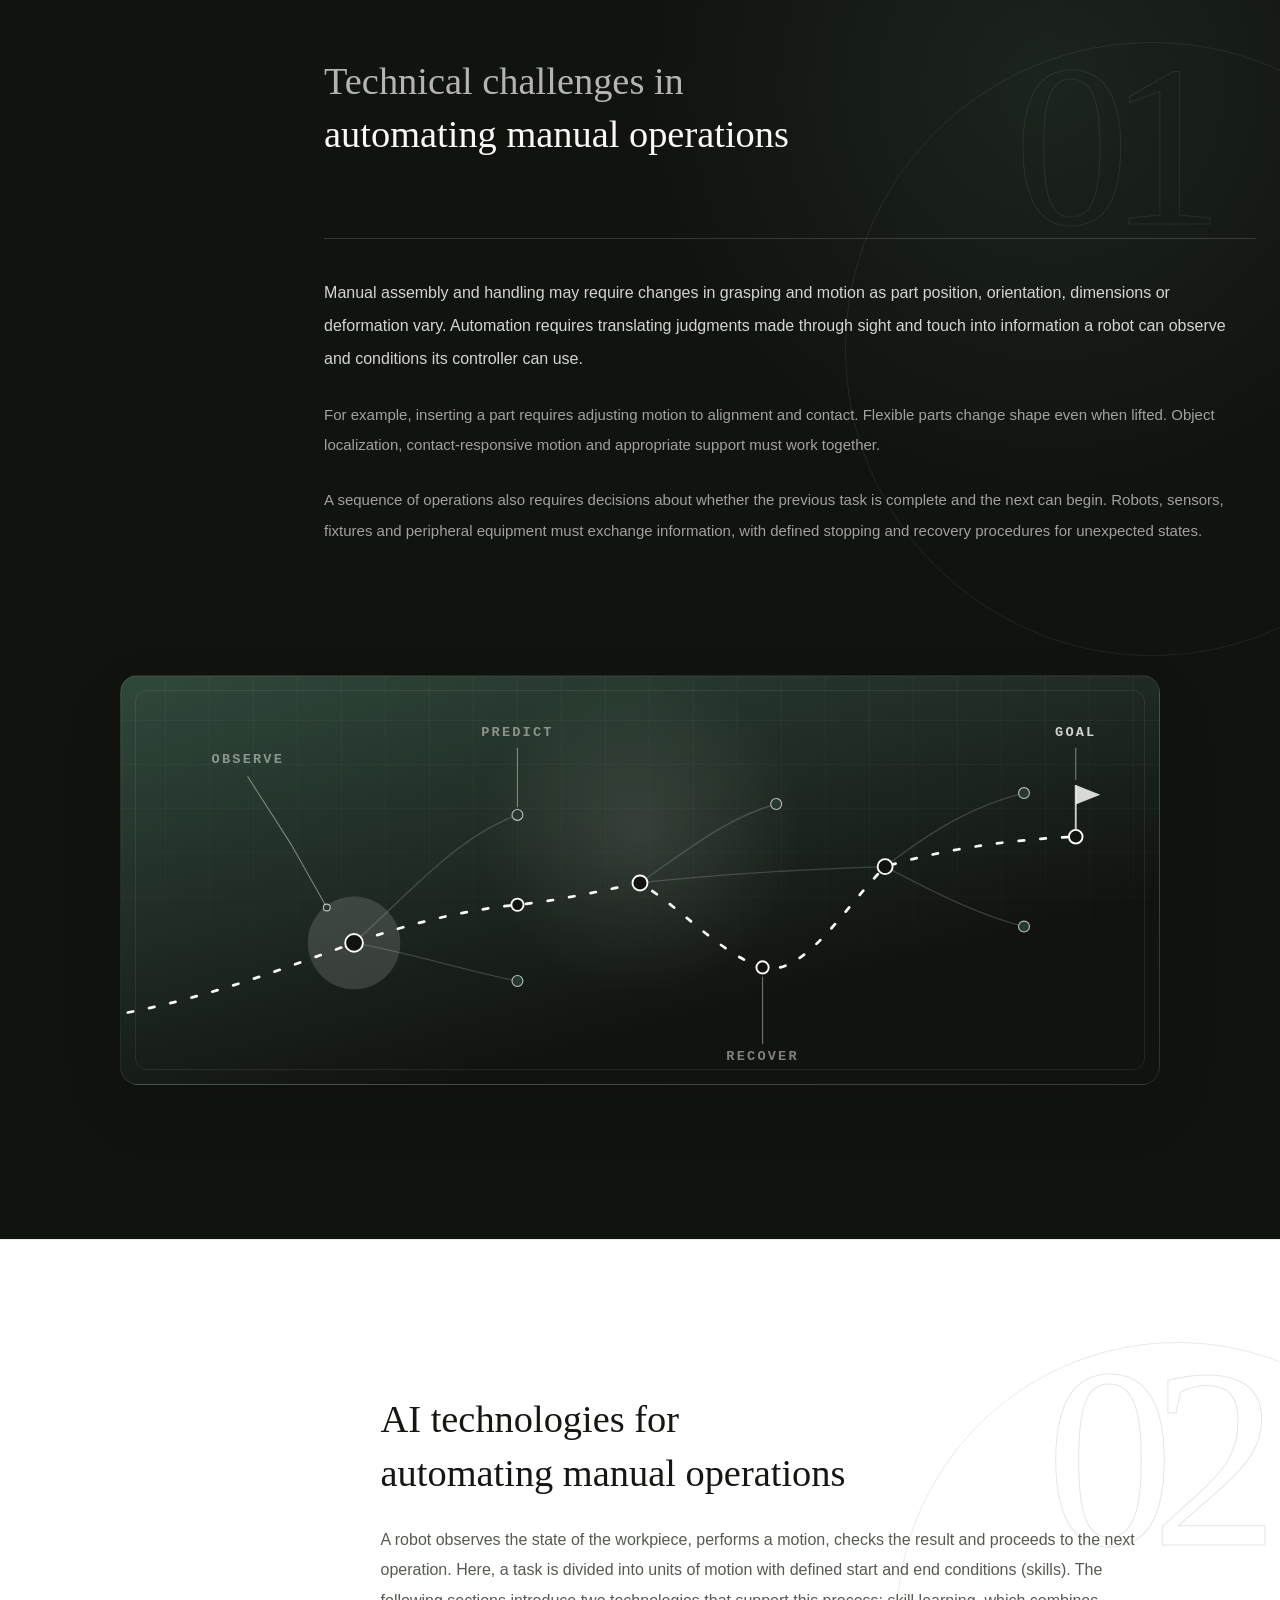
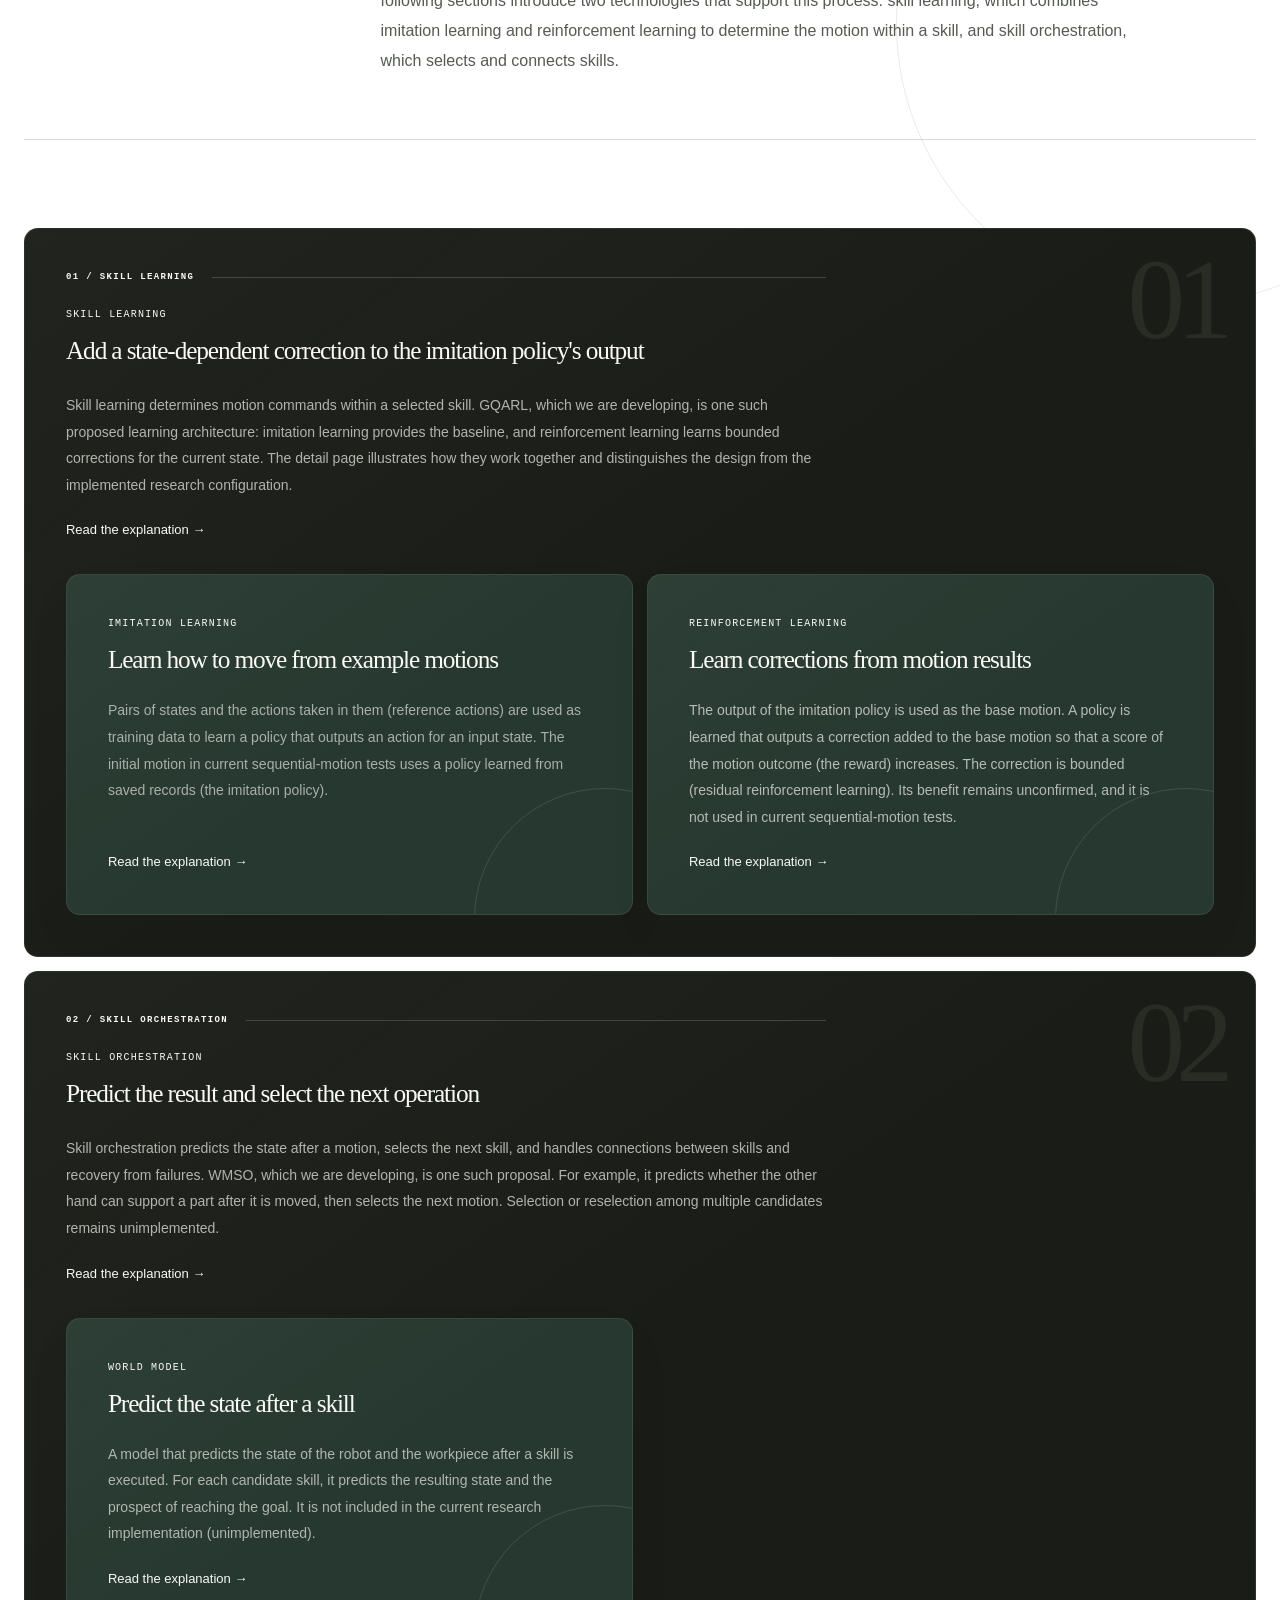
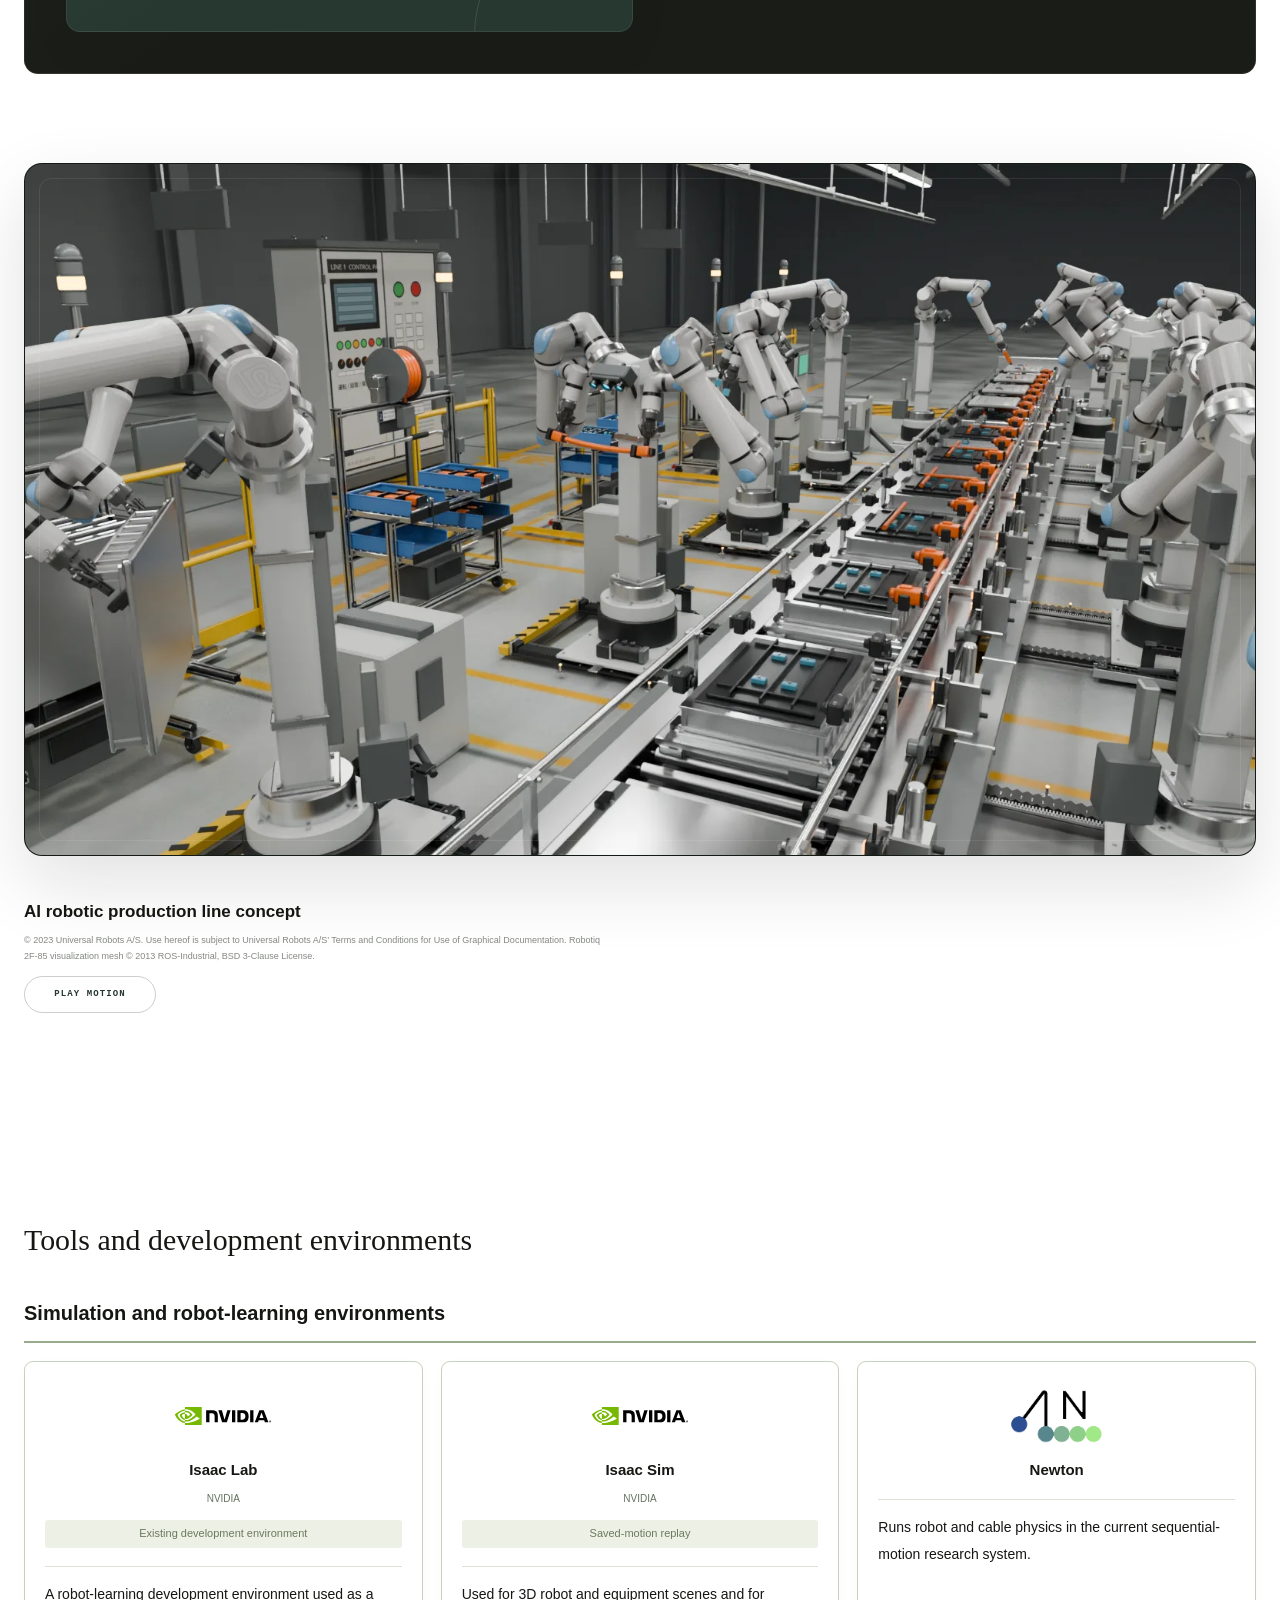
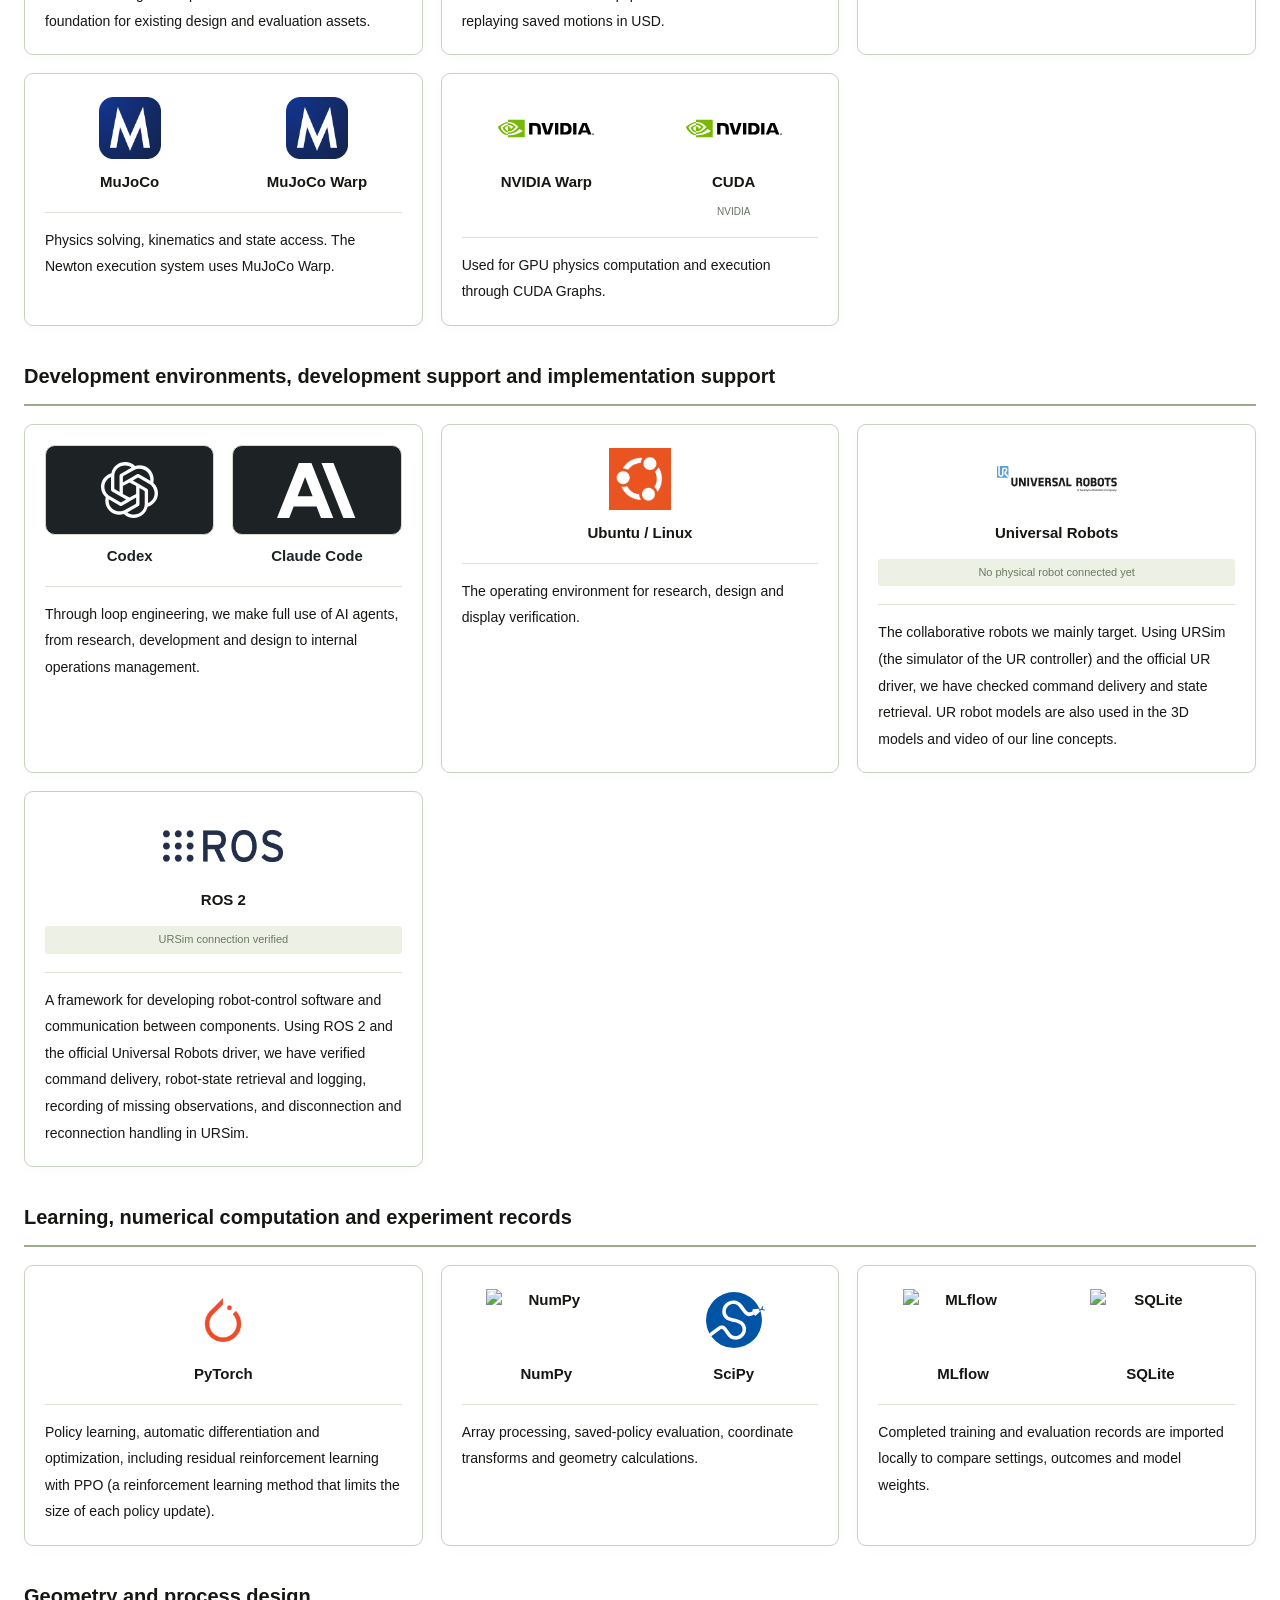
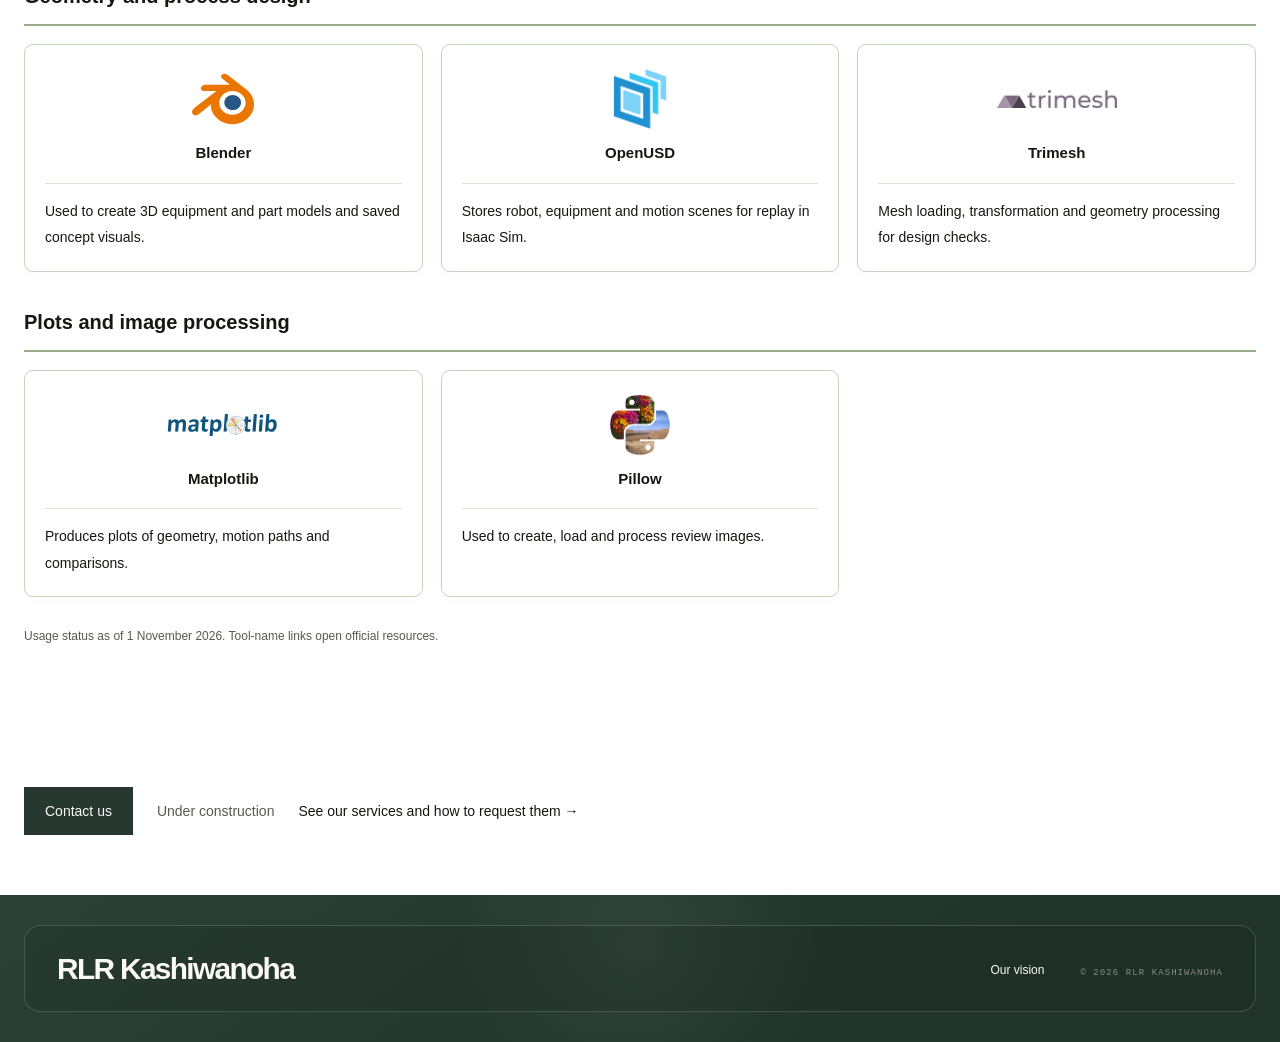
==== commit 5c89e77c: "Publish home: remove the loop-engineering definition from the tools card The Codex / Claude Code car" ====
--- a/en/index.html
+++ b/en/index.html
@@ -1990,7 +1990,7 @@
 
 
 
-<!-- common-tools:start --><section class="shell common-tools" id="tools" aria-labelledby="tools-title"><h2 id="tools-title">Tools and development environments</h2><div class="tools-grid"><article class="tools-group"><h3>Simulation and robot-learning environments</h3><dl class="tools-list"><div class="tools-entry"><dt><div class="tool-brands"><a class="tool-brand" href="https://isaac-sim.github.io/IsaacLab/main/index.html" target="_blank" rel="noopener"><img src="/assets/tool-logos/nvidia.svg" alt="NVIDIA" width="120" height="62" loading="lazy" decoding="async"><span class="tool-name">Isaac Lab</span><small>NVIDIA</small></a></div><span class="tools-badge">Existing development environment</span></dt><dd>A robot-learning development environment used as a foundation for existing design and evaluation assets.</dd></div><div class="tools-entry"><dt><div class="tool-brands"><a class="tool-brand" href="https://docs.isaacsim.omniverse.nvidia.com/latest/index.html" target="_blank" rel="noopener"><img src="/assets/tool-logos/nvidia.svg" alt="NVIDIA" width="120" height="62" loading="lazy" decoding="async"><span class="tool-name">Isaac Sim</span><small>NVIDIA</small></a></div><span class="tools-badge">Saved-motion replay</span></dt><dd>Used for 3D robot and equipment scenes and for replaying saved motions in USD.</dd></div><div class="tools-entry"><dt><div class="tool-brands"><a class="tool-brand" href="https://newton-physics.github.io/newton/" target="_blank" rel="noopener"><img src="/assets/tool-logos/newton.png" alt="Newton" width="120" height="62" loading="lazy" decoding="async"><span class="tool-name">Newton</span></a></div></dt><dd>Runs robot and cable physics in the current sequential-motion research system.</dd></div><div class="tools-entry"><dt><div class="tool-brands"><a class="tool-brand" href="https://mujoco.readthedocs.io/en/stable/overview.html" target="_blank" rel="noopener"><img src="/assets/tool-logos/mujoco.png" alt="MuJoCo" width="120" height="62" loading="lazy" decoding="async"><span class="tool-name">MuJoCo</span></a><a class="tool-brand" href="https://github.com/google-deepmind/mujoco_warp" target="_blank" rel="noopener"><img src="/assets/tool-logos/mujoco.png" alt="MuJoCo" width="120" height="62" loading="lazy" decoding="async"><span class="tool-name">MuJoCo Warp</span></a></div></dt><dd>Physics solving, kinematics and state access. The Newton execution system uses MuJoCo Warp.</dd></div><div class="tools-entry"><dt><div class="tool-brands"><a class="tool-brand" href="https://nvidia.github.io/warp/" target="_blank" rel="noopener"><img src="/assets/tool-logos/nvidia.svg" alt="NVIDIA" width="120" height="62" loading="lazy" decoding="async"><span class="tool-name">NVIDIA Warp</span></a><a class="tool-brand" href="https://developer.nvidia.com/cuda-toolkit" target="_blank" rel="noopener"><img src="/assets/tool-logos/nvidia.svg" alt="NVIDIA" width="120" height="62" loading="lazy" decoding="async"><span class="tool-name">CUDA</span><small>NVIDIA</small></a></div></dt><dd>Used for GPU physics computation and execution through CUDA Graphs.</dd></div></dl></article><article class="tools-group"><h3>Development environments, development support and implementation support</h3><dl class="tools-list"><div class="tools-entry"><dt><div class="tool-brands"><a class="tool-brand company-logo" href="https://openai.com/codex/" target="_blank" rel="noopener"><span class="tool-logo-tile"><img src="/assets/tool-logos/openai.svg" alt="OpenAI" width="120" height="62" loading="lazy" decoding="async"></span><span class="tool-name">Codex</span></a><a class="tool-brand company-logo" href="https://code.claude.com/docs/en/overview" target="_blank" rel="noopener"><span class="tool-logo-tile"><img src="/assets/tool-logos/anthropic.svg" alt="Anthropic" width="120" height="62" loading="lazy" decoding="async"></span><span class="tool-name">Claude Code</span></a></div></dt><dd>Through loop engineering, we make full use of AI agents, from research, development and design to internal operations management. Rather than a person typing an instruction (prompt) for each task, loop engineering designs the repeated cycle of instruction, execution, verification and state saving as a system, and AI agents repeat it autonomously until predefined completion conditions are met.</dd></div><div class="tools-entry"><dt><div class="tool-brands"><a class="tool-brand" href="https://ubuntu.com/" target="_blank" rel="noopener"><img src="/assets/tool-logos/ubuntu.png" alt="Ubuntu" width="120" height="62" loading="lazy" decoding="async"><span class="tool-name">Ubuntu / Linux</span></a></div></dt><dd>The operating environment for research, design and display verification.</dd></div><div class="tools-entry"><dt><div class="tool-brands"><a class="tool-brand" href="https://www.universal-robots.com/" target="_blank" rel="noopener"><img src="/assets/tool-logos/universal-robots.svg" alt="Universal Robots" width="120" height="62" loading="lazy" decoding="async"><span class="tool-name">Universal Robots</span></a></div><span class="tools-badge">No physical robot connected yet</span></dt><dd>The collaborative robots we mainly target. Using URSim (the simulator of the UR controller) and the official UR driver, we have checked command delivery and state retrieval. UR robot models are also used in the 3D models and video of our line concepts.</dd></div><div class="tools-entry"><dt><div class="tool-brands"><a class="tool-brand" href="https://www.ros.org/" target="_blank" rel="noopener"><img src="/assets/tool-logos/ros.png" alt="ROS" width="120" height="62" loading="lazy" decoding="async"><span class="tool-name">ROS 2</span></a></div><span class="tools-badge">URSim connection verified</span></dt><dd>A framework for developing robot-control software and communication between components. Using ROS 2 and the official Universal Robots driver, we have verified command delivery, robot-state retrieval and logging, recording of missing observations, and disconnection and reconnection handling in URSim.</dd></div></dl></article><article class="tools-group"><h3>Learning, numerical computation and experiment records</h3><dl class="tools-list"><div class="tools-entry"><dt><div class="tool-brands"><a class="tool-brand" href="https://docs.pytorch.org/docs/stable/autograd.html" target="_blank" rel="noopener"><img src="/assets/tool-logos/pytorch.webp" alt="PyTorch" width="120" height="62" loading="lazy" decoding="async"><span class="tool-name">PyTorch</span></a></div></dt><dd>Policy learning, automatic differentiation and optimization, including residual reinforcement learning with PPO (a reinforcement learning method that limits the size of each policy update).</dd></div><div class="tools-entry"><dt><div class="tool-brands"><a class="tool-brand" href="https://numpy.org/" target="_blank" rel="noopener"><img src="/assets/tool-logos/numpy.svg" alt="NumPy" width="120" height="62" loading="lazy" decoding="async"><span class="tool-name">NumPy</span></a><a class="tool-brand" href="https://scipy.org/" target="_blank" rel="noopener"><img src="/assets/tool-logos/scipy.svg" alt="SciPy" width="120" height="62" loading="lazy" decoding="async"><span class="tool-name">SciPy</span></a></div></dt><dd>Array processing, saved-policy evaluation, coordinate transforms and geometry calculations.</dd></div><div class="tools-entry"><dt><div class="tool-brands"><a class="tool-brand" href="https://mlflow.org/docs/latest/ml/tracking/" target="_blank" rel="noopener"><img src="/assets/tool-logos/mlflow.svg" alt="MLflow" width="120" height="62" loading="lazy" decoding="async"><span class="tool-name">MLflow</span></a><a class="tool-brand" href="https://sqlite.org/about.html" target="_blank" rel="noopener"><img src="/assets/tool-logos/sqlite.svg" alt="SQLite" width="120" height="62" loading="lazy" decoding="async"><span class="tool-name">SQLite</span></a></div></dt><dd>Completed training and evaluation records are imported locally to compare settings, outcomes and model weights.</dd></div></dl></article><article class="tools-group"><h3>Geometry and process design</h3><dl class="tools-list"><div class="tools-entry"><dt><div class="tool-brands"><a class="tool-brand" href="https://www.blender.org/" target="_blank" rel="noopener"><img src="/assets/tool-logos/blender.svg" alt="Blender" width="120" height="62" loading="lazy" decoding="async"><span class="tool-name">Blender</span></a></div></dt><dd>Used to create 3D equipment and part models and saved concept visuals.</dd></div><div class="tools-entry"><dt><div class="tool-brands"><a class="tool-brand" href="https://openusd.org/release/intro.html" target="_blank" rel="noopener"><img src="/assets/tool-logos/openusd.ico" alt="OpenUSD" width="120" height="62" loading="lazy" decoding="async"><span class="tool-name">OpenUSD</span></a></div></dt><dd>Stores robot, equipment and motion scenes for replay in Isaac Sim.</dd></div><div class="tools-entry"><dt><div class="tool-brands"><a class="tool-brand" href="https://trimesh.org/" target="_blank" rel="noopener"><img src="/assets/tool-logos/trimesh.png" alt="Trimesh" width="120" height="62" loading="lazy" decoding="async"><span class="tool-name">Trimesh</span></a></div></dt><dd>Mesh loading, transformation and geometry processing for design checks.</dd></div></dl></article><article class="tools-group"><h3>Plots and image processing</h3><dl class="tools-list"><div class="tools-entry"><dt><div class="tool-brands"><a class="tool-brand" href="https://matplotlib.org/" target="_blank" rel="noopener"><img src="/assets/tool-logos/matplotlib.svg" alt="Matplotlib" width="120" height="62" loading="lazy" decoding="async"><span class="tool-name">Matplotlib</span></a></div></dt><dd>Produces plots of geometry, motion paths and comparisons.</dd></div><div class="tools-entry"><dt><div class="tool-brands"><a class="tool-brand" href="https://python-pillow.github.io/" target="_blank" rel="noopener"><img src="/assets/tool-logos/pillow.png" alt="Pillow" width="120" height="62" loading="lazy" decoding="async"><span class="tool-name">Pillow</span></a></div></dt><dd>Used to create, load and process review images.</dd></div></dl></article></div><p class="report-note">Usage status as of 1 November 2026. Tool-name links open official resources.</p></section><!-- common-tools:end -->
+<!-- common-tools:start --><section class="shell common-tools" id="tools" aria-labelledby="tools-title"><h2 id="tools-title">Tools and development environments</h2><div class="tools-grid"><article class="tools-group"><h3>Simulation and robot-learning environments</h3><dl class="tools-list"><div class="tools-entry"><dt><div class="tool-brands"><a class="tool-brand" href="https://isaac-sim.github.io/IsaacLab/main/index.html" target="_blank" rel="noopener"><img src="/assets/tool-logos/nvidia.svg" alt="NVIDIA" width="120" height="62" loading="lazy" decoding="async"><span class="tool-name">Isaac Lab</span><small>NVIDIA</small></a></div><span class="tools-badge">Existing development environment</span></dt><dd>A robot-learning development environment used as a foundation for existing design and evaluation assets.</dd></div><div class="tools-entry"><dt><div class="tool-brands"><a class="tool-brand" href="https://docs.isaacsim.omniverse.nvidia.com/latest/index.html" target="_blank" rel="noopener"><img src="/assets/tool-logos/nvidia.svg" alt="NVIDIA" width="120" height="62" loading="lazy" decoding="async"><span class="tool-name">Isaac Sim</span><small>NVIDIA</small></a></div><span class="tools-badge">Saved-motion replay</span></dt><dd>Used for 3D robot and equipment scenes and for replaying saved motions in USD.</dd></div><div class="tools-entry"><dt><div class="tool-brands"><a class="tool-brand" href="https://newton-physics.github.io/newton/" target="_blank" rel="noopener"><img src="/assets/tool-logos/newton.png" alt="Newton" width="120" height="62" loading="lazy" decoding="async"><span class="tool-name">Newton</span></a></div></dt><dd>Runs robot and cable physics in the current sequential-motion research system.</dd></div><div class="tools-entry"><dt><div class="tool-brands"><a class="tool-brand" href="https://mujoco.readthedocs.io/en/stable/overview.html" target="_blank" rel="noopener"><img src="/assets/tool-logos/mujoco.png" alt="MuJoCo" width="120" height="62" loading="lazy" decoding="async"><span class="tool-name">MuJoCo</span></a><a class="tool-brand" href="https://github.com/google-deepmind/mujoco_warp" target="_blank" rel="noopener"><img src="/assets/tool-logos/mujoco.png" alt="MuJoCo" width="120" height="62" loading="lazy" decoding="async"><span class="tool-name">MuJoCo Warp</span></a></div></dt><dd>Physics solving, kinematics and state access. The Newton execution system uses MuJoCo Warp.</dd></div><div class="tools-entry"><dt><div class="tool-brands"><a class="tool-brand" href="https://nvidia.github.io/warp/" target="_blank" rel="noopener"><img src="/assets/tool-logos/nvidia.svg" alt="NVIDIA" width="120" height="62" loading="lazy" decoding="async"><span class="tool-name">NVIDIA Warp</span></a><a class="tool-brand" href="https://developer.nvidia.com/cuda-toolkit" target="_blank" rel="noopener"><img src="/assets/tool-logos/nvidia.svg" alt="NVIDIA" width="120" height="62" loading="lazy" decoding="async"><span class="tool-name">CUDA</span><small>NVIDIA</small></a></div></dt><dd>Used for GPU physics computation and execution through CUDA Graphs.</dd></div></dl></article><article class="tools-group"><h3>Development environments, development support and implementation support</h3><dl class="tools-list"><div class="tools-entry"><dt><div class="tool-brands"><a class="tool-brand company-logo" href="https://openai.com/codex/" target="_blank" rel="noopener"><span class="tool-logo-tile"><img src="/assets/tool-logos/openai.svg" alt="OpenAI" width="120" height="62" loading="lazy" decoding="async"></span><span class="tool-name">Codex</span></a><a class="tool-brand company-logo" href="https://code.claude.com/docs/en/overview" target="_blank" rel="noopener"><span class="tool-logo-tile"><img src="/assets/tool-logos/anthropic.svg" alt="Anthropic" width="120" height="62" loading="lazy" decoding="async"></span><span class="tool-name">Claude Code</span></a></div></dt><dd>Through loop engineering, we make full use of AI agents, from research, development and design to internal operations management.</dd></div><div class="tools-entry"><dt><div class="tool-brands"><a class="tool-brand" href="https://ubuntu.com/" target="_blank" rel="noopener"><img src="/assets/tool-logos/ubuntu.png" alt="Ubuntu" width="120" height="62" loading="lazy" decoding="async"><span class="tool-name">Ubuntu / Linux</span></a></div></dt><dd>The operating environment for research, design and display verification.</dd></div><div class="tools-entry"><dt><div class="tool-brands"><a class="tool-brand" href="https://www.universal-robots.com/" target="_blank" rel="noopener"><img src="/assets/tool-logos/universal-robots.svg" alt="Universal Robots" width="120" height="62" loading="lazy" decoding="async"><span class="tool-name">Universal Robots</span></a></div><span class="tools-badge">No physical robot connected yet</span></dt><dd>The collaborative robots we mainly target. Using URSim (the simulator of the UR controller) and the official UR driver, we have checked command delivery and state retrieval. UR robot models are also used in the 3D models and video of our line concepts.</dd></div><div class="tools-entry"><dt><div class="tool-brands"><a class="tool-brand" href="https://www.ros.org/" target="_blank" rel="noopener"><img src="/assets/tool-logos/ros.png" alt="ROS" width="120" height="62" loading="lazy" decoding="async"><span class="tool-name">ROS 2</span></a></div><span class="tools-badge">URSim connection verified</span></dt><dd>A framework for developing robot-control software and communication between components. Using ROS 2 and the official Universal Robots driver, we have verified command delivery, robot-state retrieval and logging, recording of missing observations, and disconnection and reconnection handling in URSim.</dd></div></dl></article><article class="tools-group"><h3>Learning, numerical computation and experiment records</h3><dl class="tools-list"><div class="tools-entry"><dt><div class="tool-brands"><a class="tool-brand" href="https://docs.pytorch.org/docs/stable/autograd.html" target="_blank" rel="noopener"><img src="/assets/tool-logos/pytorch.webp" alt="PyTorch" width="120" height="62" loading="lazy" decoding="async"><span class="tool-name">PyTorch</span></a></div></dt><dd>Policy learning, automatic differentiation and optimization, including residual reinforcement learning with PPO (a reinforcement learning method that limits the size of each policy update).</dd></div><div class="tools-entry"><dt><div class="tool-brands"><a class="tool-brand" href="https://numpy.org/" target="_blank" rel="noopener"><img src="/assets/tool-logos/numpy.svg" alt="NumPy" width="120" height="62" loading="lazy" decoding="async"><span class="tool-name">NumPy</span></a><a class="tool-brand" href="https://scipy.org/" target="_blank" rel="noopener"><img src="/assets/tool-logos/scipy.svg" alt="SciPy" width="120" height="62" loading="lazy" decoding="async"><span class="tool-name">SciPy</span></a></div></dt><dd>Array processing, saved-policy evaluation, coordinate transforms and geometry calculations.</dd></div><div class="tools-entry"><dt><div class="tool-brands"><a class="tool-brand" href="https://mlflow.org/docs/latest/ml/tracking/" target="_blank" rel="noopener"><img src="/assets/tool-logos/mlflow.svg" alt="MLflow" width="120" height="62" loading="lazy" decoding="async"><span class="tool-name">MLflow</span></a><a class="tool-brand" href="https://sqlite.org/about.html" target="_blank" rel="noopener"><img src="/assets/tool-logos/sqlite.svg" alt="SQLite" width="120" height="62" loading="lazy" decoding="async"><span class="tool-name">SQLite</span></a></div></dt><dd>Completed training and evaluation records are imported locally to compare settings, outcomes and model weights.</dd></div></dl></article><article class="tools-group"><h3>Geometry and process design</h3><dl class="tools-list"><div class="tools-entry"><dt><div class="tool-brands"><a class="tool-brand" href="https://www.blender.org/" target="_blank" rel="noopener"><img src="/assets/tool-logos/blender.svg" alt="Blender" width="120" height="62" loading="lazy" decoding="async"><span class="tool-name">Blender</span></a></div></dt><dd>Used to create 3D equipment and part models and saved concept visuals.</dd></div><div class="tools-entry"><dt><div class="tool-brands"><a class="tool-brand" href="https://openusd.org/release/intro.html" target="_blank" rel="noopener"><img src="/assets/tool-logos/openusd.ico" alt="OpenUSD" width="120" height="62" loading="lazy" decoding="async"><span class="tool-name">OpenUSD</span></a></div></dt><dd>Stores robot, equipment and motion scenes for replay in Isaac Sim.</dd></div><div class="tools-entry"><dt><div class="tool-brands"><a class="tool-brand" href="https://trimesh.org/" target="_blank" rel="noopener"><img src="/assets/tool-logos/trimesh.png" alt="Trimesh" width="120" height="62" loading="lazy" decoding="async"><span class="tool-name">Trimesh</span></a></div></dt><dd>Mesh loading, transformation and geometry processing for design checks.</dd></div></dl></article><article class="tools-group"><h3>Plots and image processing</h3><dl class="tools-list"><div class="tools-entry"><dt><div class="tool-brands"><a class="tool-brand" href="https://matplotlib.org/" target="_blank" rel="noopener"><img src="/assets/tool-logos/matplotlib.svg" alt="Matplotlib" width="120" height="62" loading="lazy" decoding="async"><span class="tool-name">Matplotlib</span></a></div></dt><dd>Produces plots of geometry, motion paths and comparisons.</dd></div><div class="tools-entry"><dt><div class="tool-brands"><a class="tool-brand" href="https://python-pillow.github.io/" target="_blank" rel="noopener"><img src="/assets/tool-logos/pillow.png" alt="Pillow" width="120" height="62" loading="lazy" decoding="async"><span class="tool-name">Pillow</span></a></div></dt><dd>Used to create, load and process review images.</dd></div></dl></article></div><p class="report-note">Usage status as of 1 November 2026. Tool-name links open official resources.</p></section><!-- common-tools:end -->
 
       <!-- home-contact:start --><div class="shell home-contact-action"><div class="reading-actions"><a class="reading-button home-contact-link link-disabled">Contact us</a><span class="construction-note">Under construction</span><a class="home-services-link link-disabled">See our services and how to request them →</a></div></div><!-- home-contact:end --><section class="closing closing--footer" aria-label="Site information">
         <div class="shell">
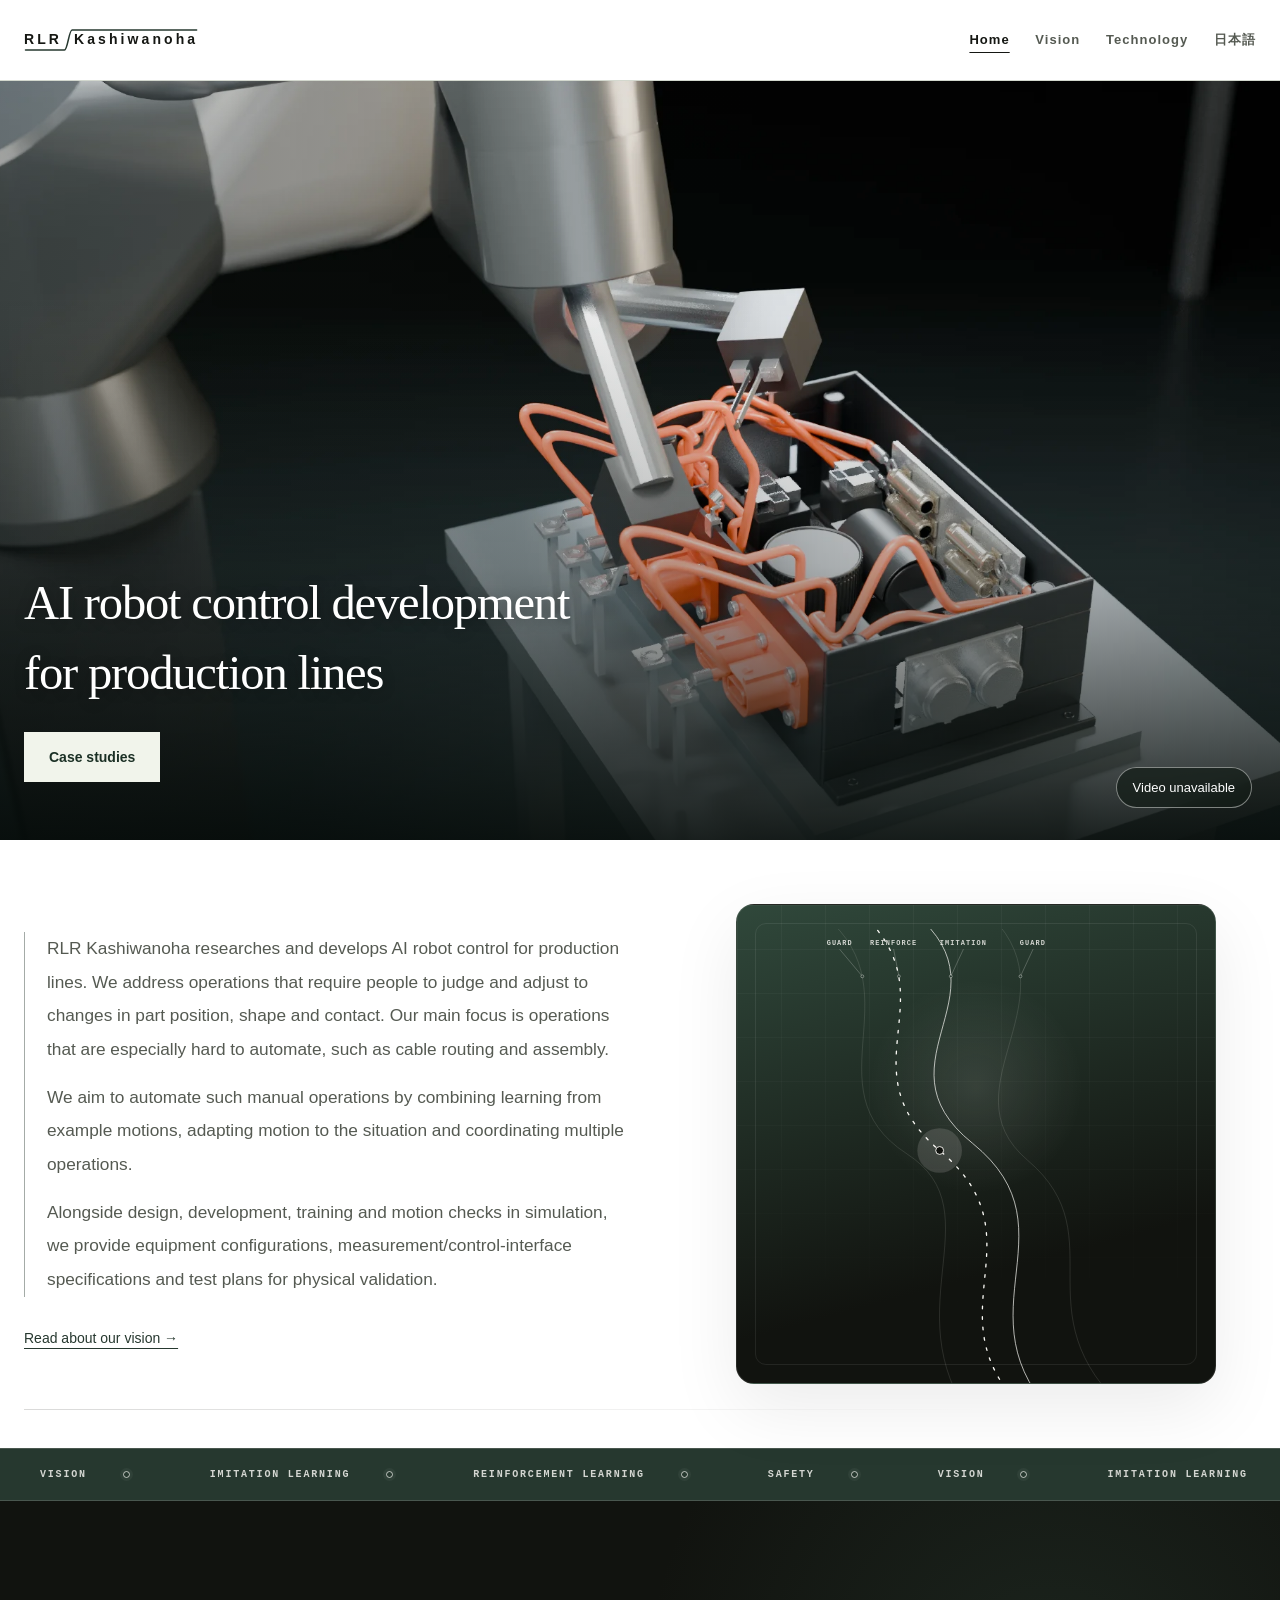
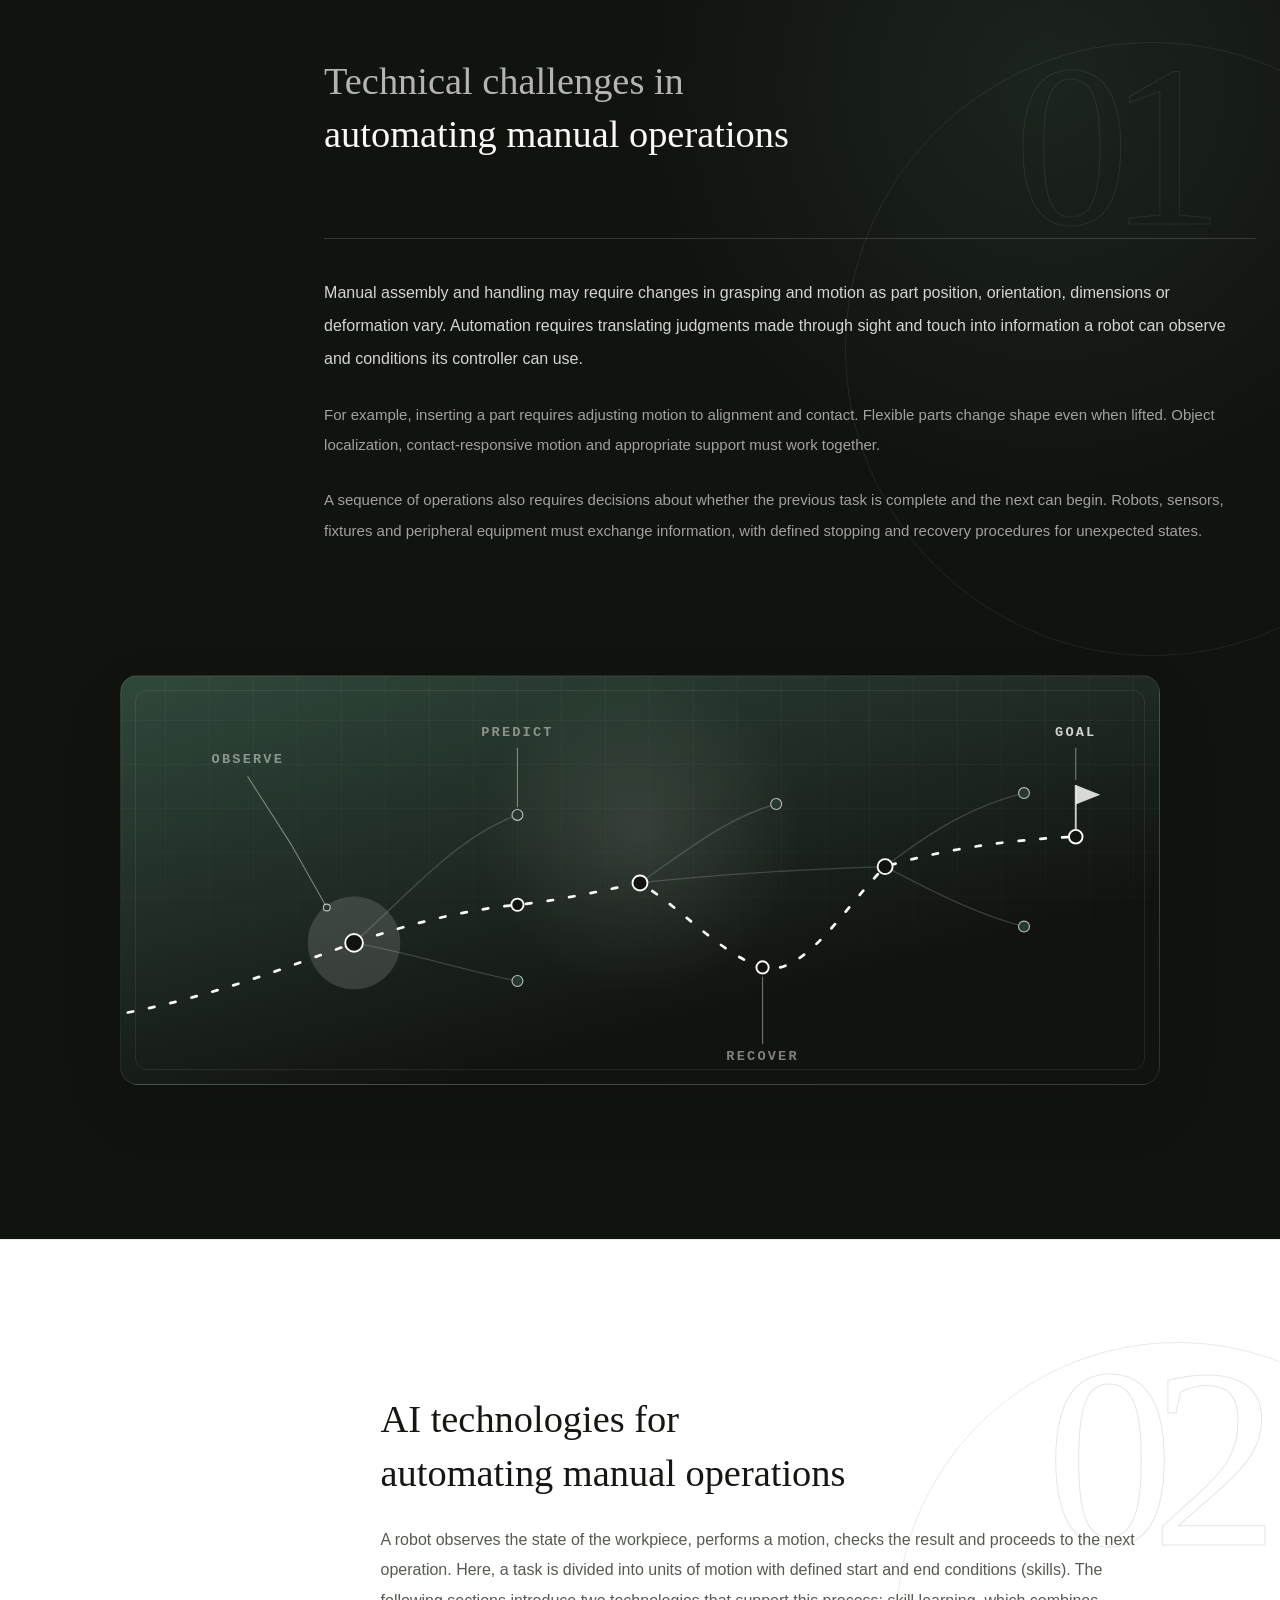
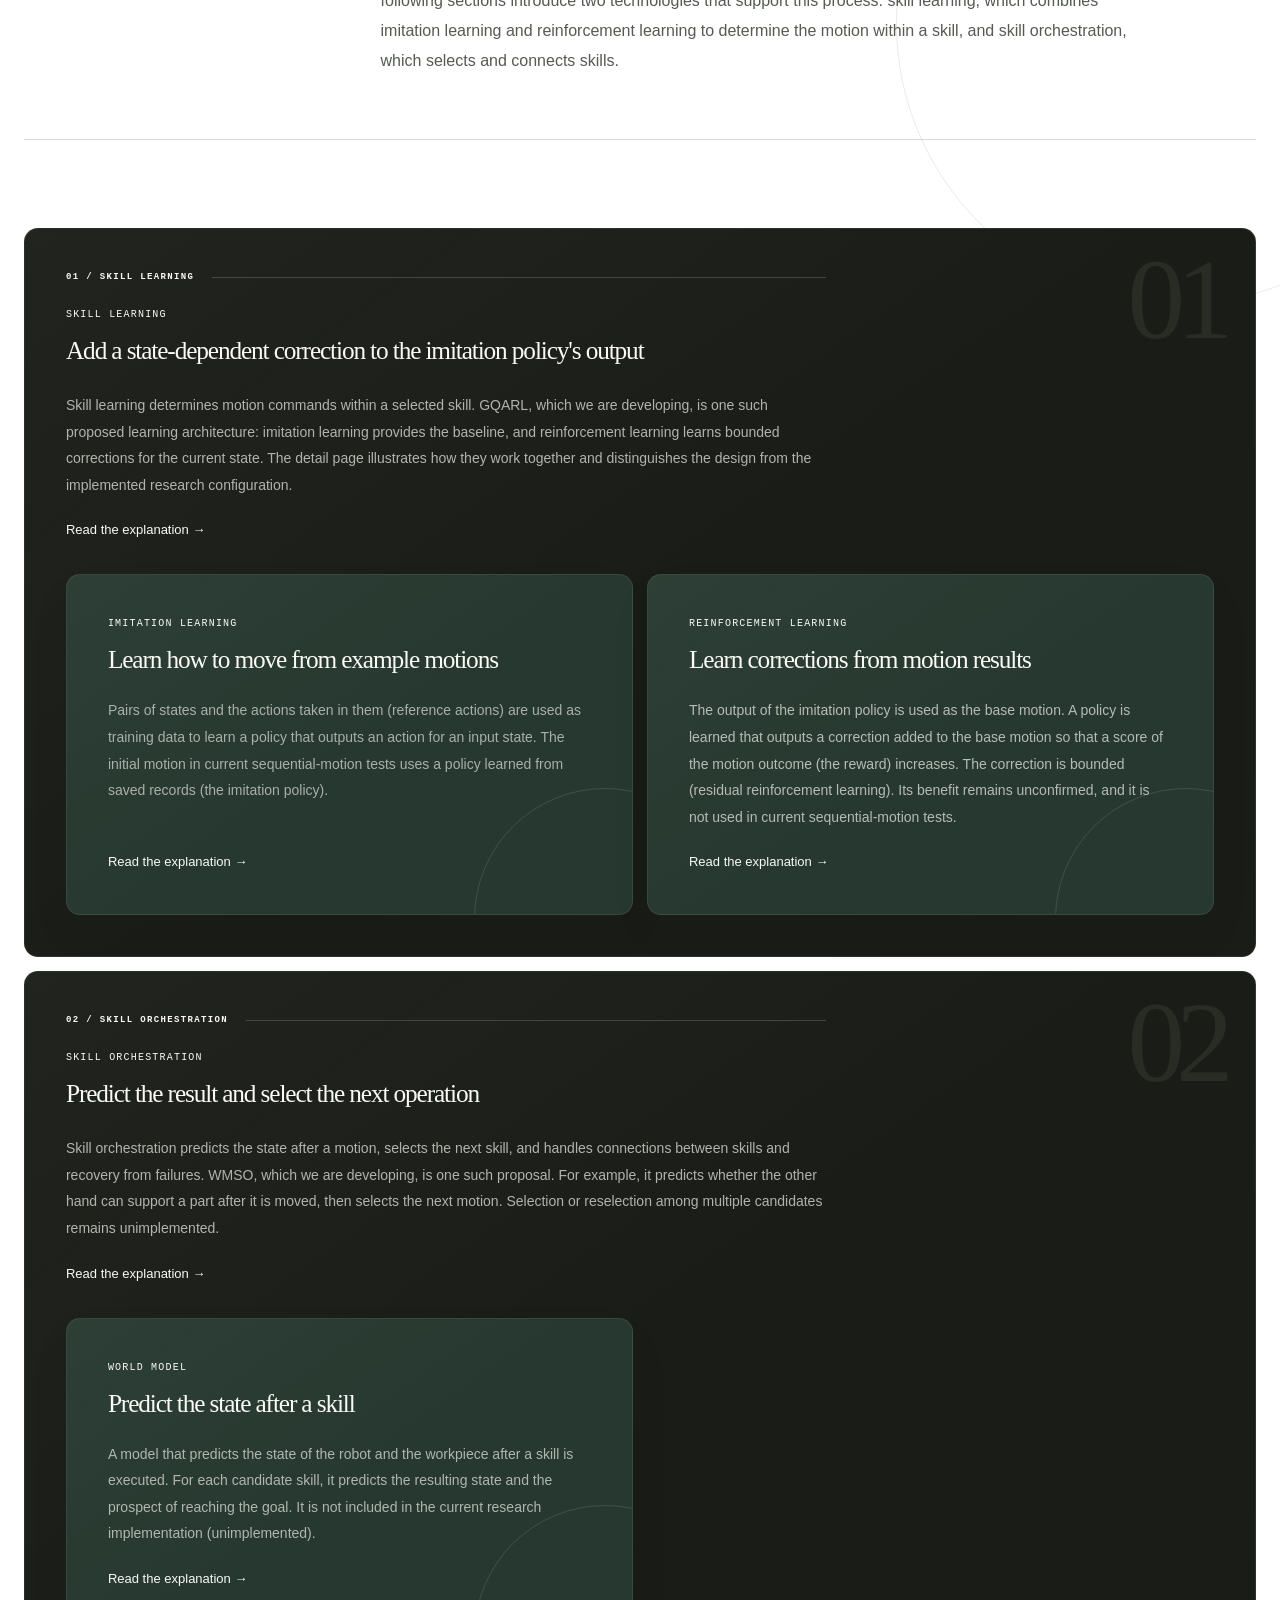
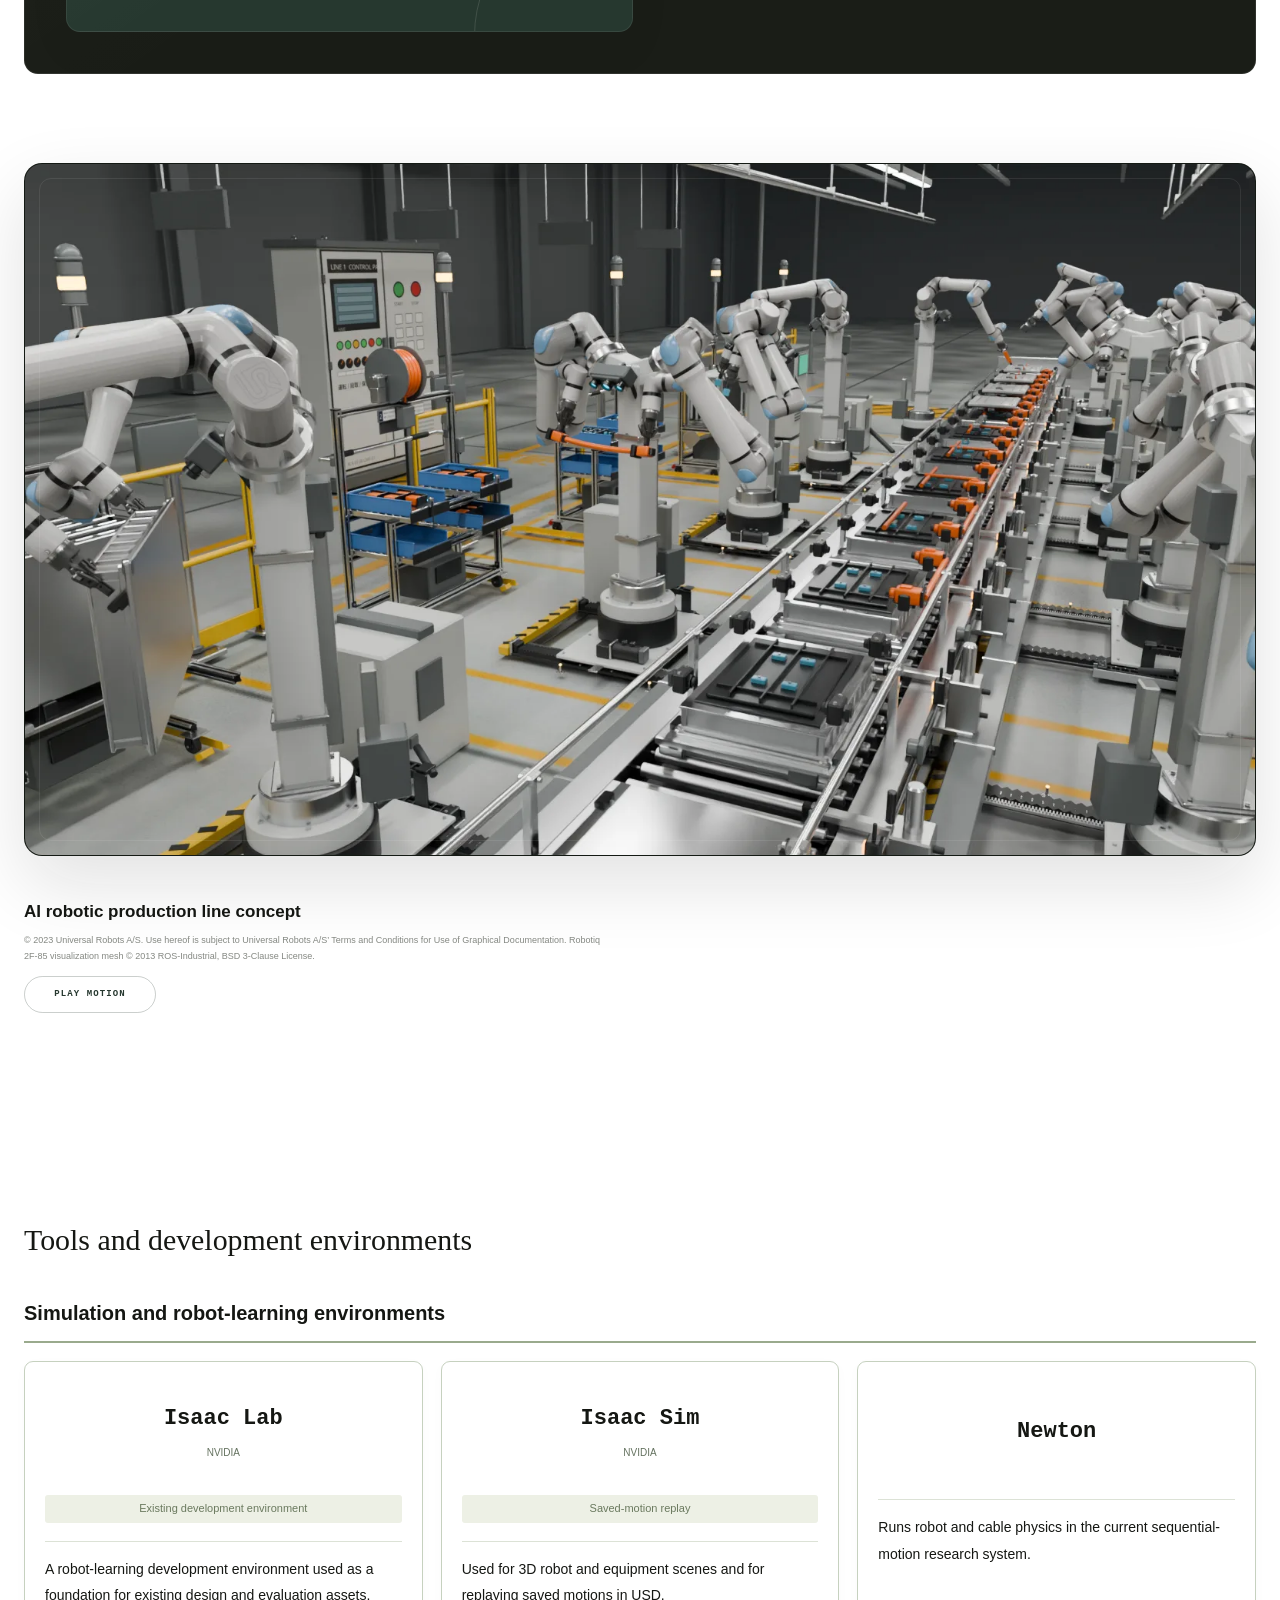
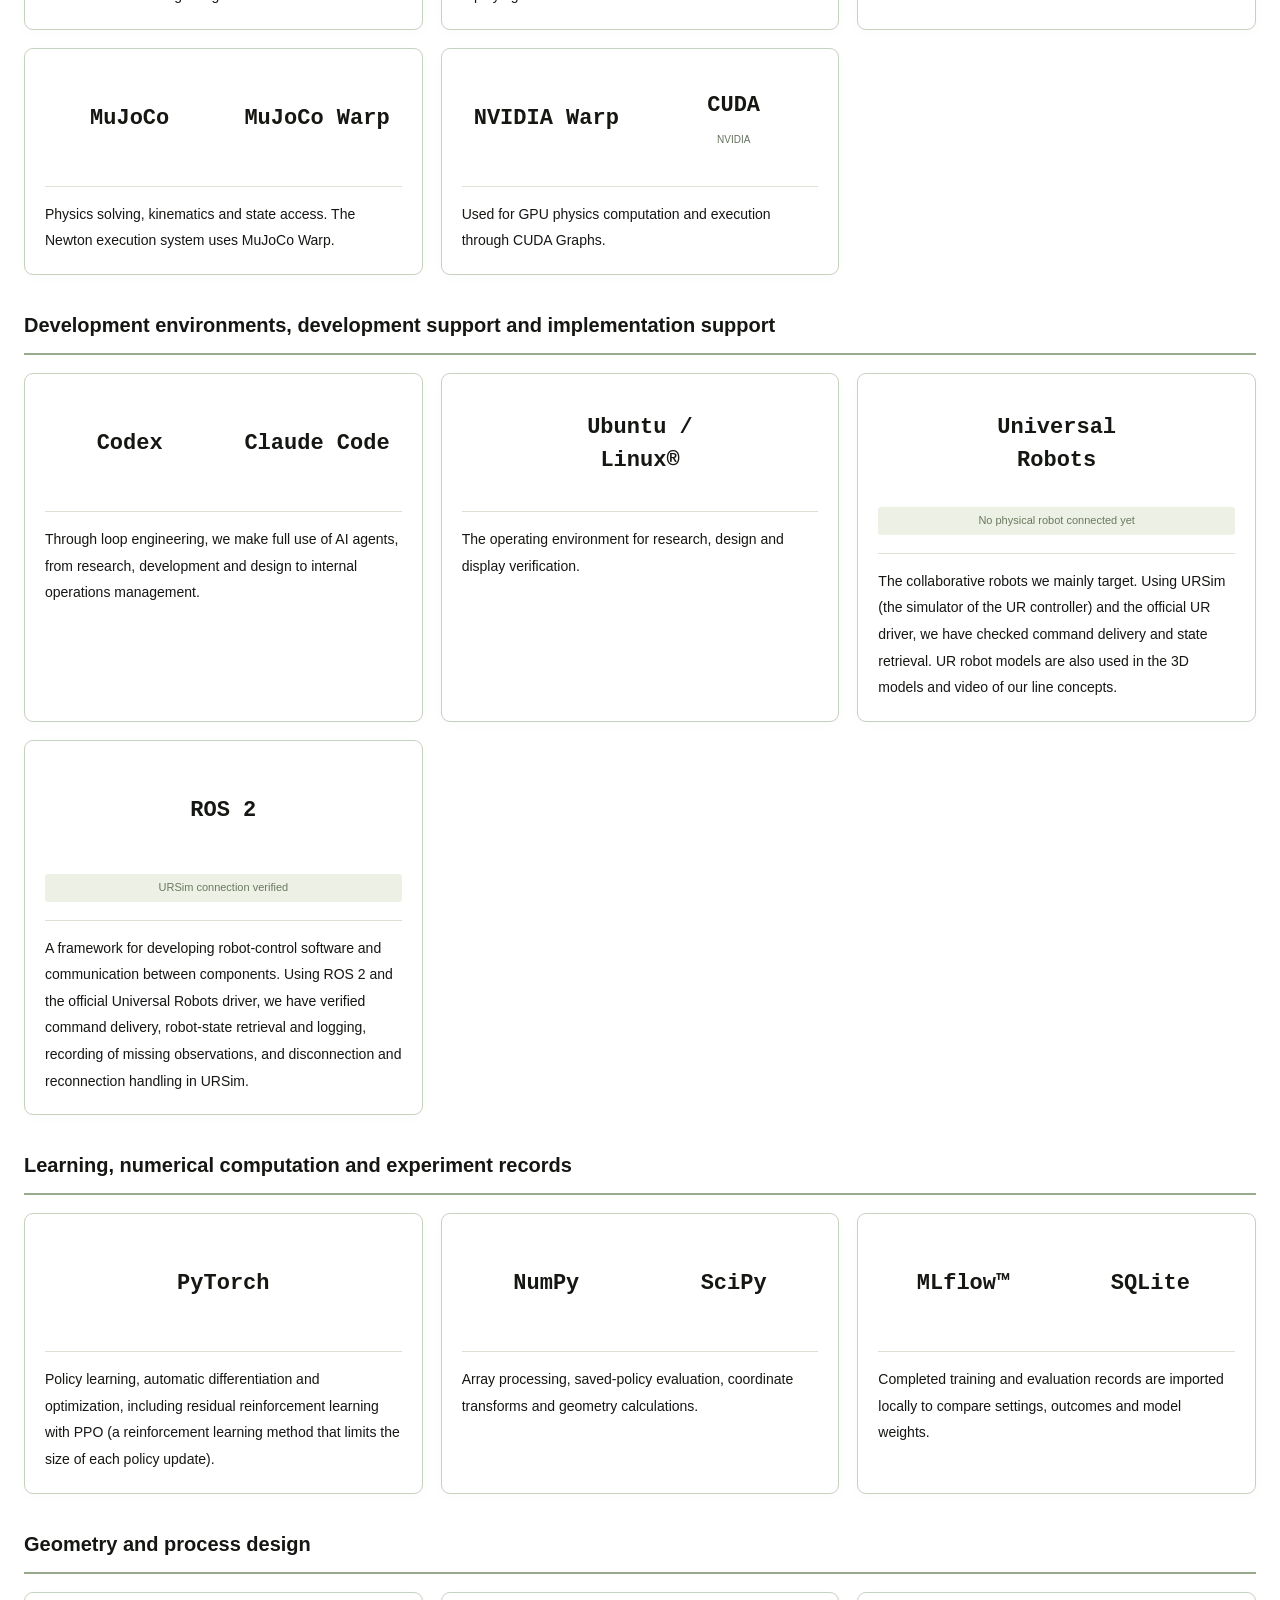
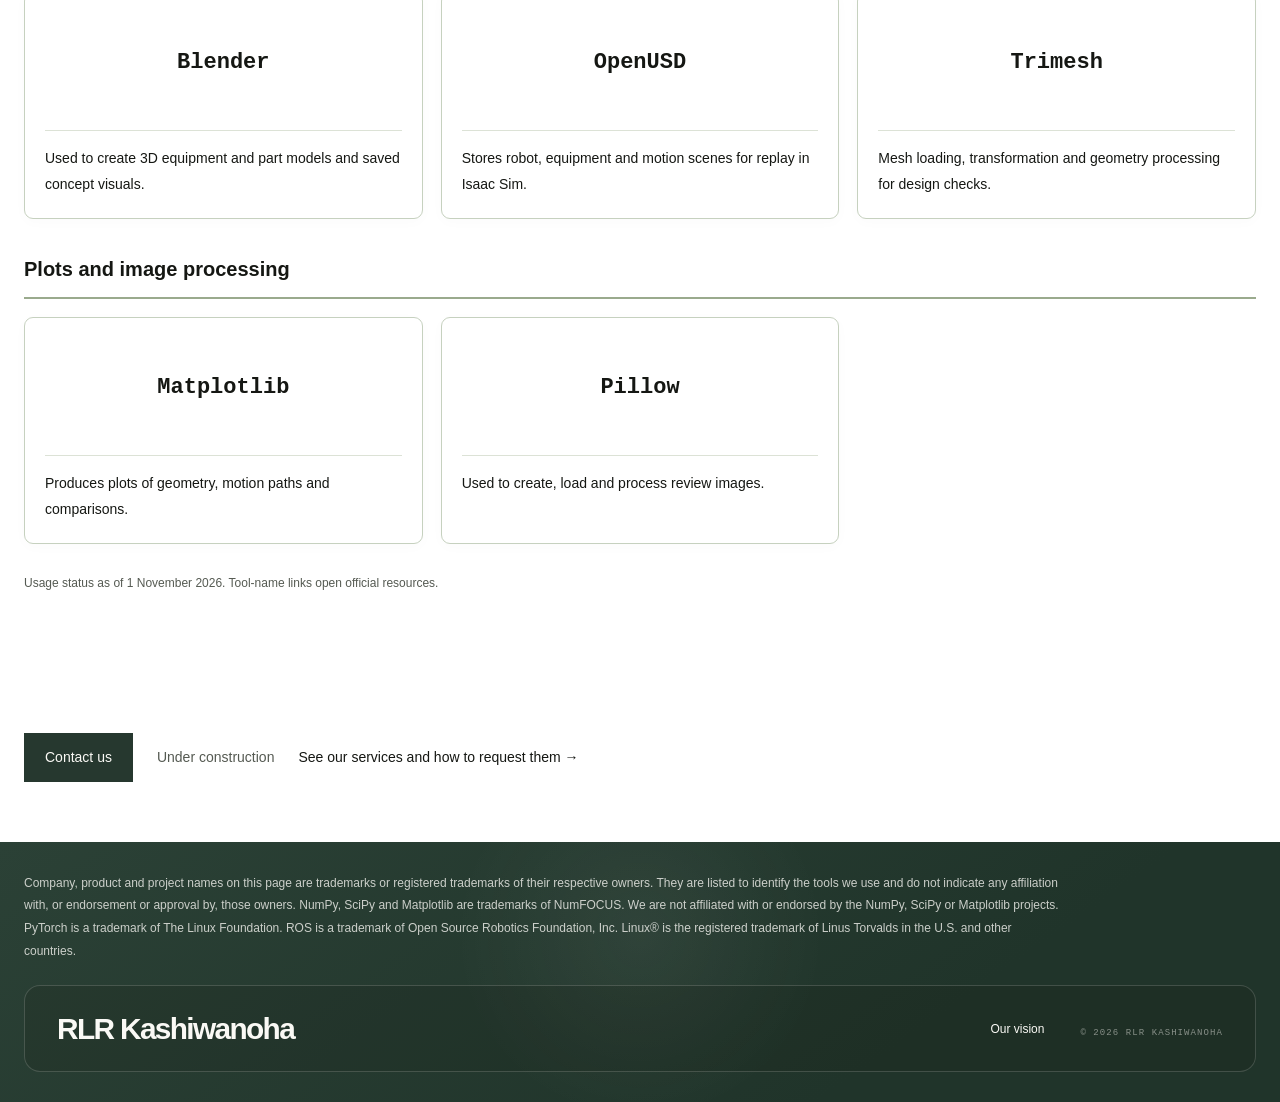
==== commit c9386dd0: "Publish: common header, tool names as text with a trademark note, Isaac Lab notice removed - the sam" ====
--- a/en/index.html
+++ b/en/index.html
@@ -1,9 +1,3 @@
-<!--
-Copyright (c) 2022-2026, The Isaac Lab Project Developers (https://github.com/isaac-sim/IsaacLab/blob/main/CONTRIBUTORS.md).
-All rights reserved.
-
-SPDX-License-Identifier: BSD-3-Clause
--->
 <!doctype html>
 <html lang="en">
   <head>
@@ -1758,14 +1752,12 @@
     </style>
   <link rel="stylesheet" href="/assets/hvjb.css" />
 <link rel="icon" href="/assets/favicon.svg" type="image/svg+xml" />
-<link rel="stylesheet" href="/assets/tools.css?v=0600d86111c2"><link rel="stylesheet" href="/assets/readability.css?v=0982be3990a6"><style>.project-line-link{display:inline-block;margin-top:14px;font-size:14px;text-underline-offset:5px}</style><link rel="stylesheet" href="/assets/cases.css?v=a3985706f7c2"><style id="home-architecture-layout">.core-pair-intro{grid-column:1/-1;margin:34px 0 4px;padding-bottom:20px;border-bottom:1px solid var(--line)}.core-pair-intro strong{display:block;font:500 clamp(25px,3vw,36px)/1.5 var(--serif);margin-bottom:12px}.core-pair-intro span{display:block;max-width:880px;font-size:15px;line-height:1.9;color:var(--ink-soft)}.core-card--architecture{grid-column:span 6;min-height:450px}.core-card--architecture-content{grid-template-columns:minmax(0,1fr);gap:22px;margin-top:32px;align-items:start}.core-card--architecture .core-card-link{margin-top:auto;padding-top:24px}.core-card--architecture h3 small{line-height:1.8}.core-card--architecture p{margin:0}@media(max-width:980px){.core-card--architecture{grid-column:1/-1;min-height:0}.core-card--architecture-content{margin-top:26px}}</style><style id="home-heading-scale">html[lang] body #purpose-title{font-size:clamp(21.33px,3vw,42.67px)}html[lang] body #core-title{font-size:clamp(21.33px,3vw,42.67px)}html[lang="ja"] body #core-title{font-size:clamp(13.33px,2.333vw,40px)}html[lang] body #development-deliverables-title{font-size:clamp(18.67px,2.267vw,29.33px)}html[lang] body #tools-title{font-size:clamp(20px,2.333vw,30.67px)}html[lang] body .core-card h3{font-size:clamp(16.67px,2vw,25.33px)}html[lang] body .core-pair-intro strong{font-size:clamp(16.67px,2vw,24px)}</style><style id="home-label-removal">@media (min-width:981px){.purpose-grid>div{grid-column:2}.core-head>.core-heading{grid-column:2}}</style><style id="home-film-below">.core-map+.concept-film{margin:clamp(56px,7vw,96px) 0 0}</style><style id="home-signal-strip">.signal-track{animation-duration:61s}</style><style id="home-skill-group">.core-group{grid-column:1/-1;position:relative;isolation:isolate;overflow:hidden;display:grid;gap:clamp(22px,2.6vw,34px);padding:clamp(28px,3.2vw,46px);border:1px solid rgba(250,249,245,.08);border-radius:14px;color:var(--white);background:linear-gradient(145deg,rgba(250,249,245,.035),transparent 52%),var(--night-soft)}.core-group::after{position:absolute;z-index:0;top:clamp(12px,1.8vw,24px);right:clamp(18px,2.4vw,34px);content:attr(data-step);color:rgba(250,249,245,.065);font-family:var(--serif);font-size:clamp(84px,9vw,132px);font-weight:500;letter-spacing:-.08em;line-height:.82;pointer-events:none}.core-group>*{position:relative;z-index:1}.core-group-head{display:block;color:inherit;text-decoration:none;max-width:760px}.core-group-head .core-card--architecture-content{margin-top:0}.core-group-head .core-card-meta{margin-bottom:22px}.core-group-head h3{margin:0;font-family:var(--serif);font-weight:500;letter-spacing:-.045em;line-height:1.5;font-size:clamp(16.67px,2vw,25.33px)}.core-group-head h3 small{display:block;margin-bottom:10px;font-family:var(--mono);font-size:10px;font-weight:500;letter-spacing:.12em;text-transform:uppercase}html[lang="ja"] .core-group-head h3 small{margin:0;font:inherit;letter-spacing:inherit;text-transform:none}.core-group-head p{margin:0;color:rgba(250,249,245,.68);font-size:14px;line-height:1.9}.core-group-head:hover .core-card-link{text-decoration:underline}.core-group-head:focus-visible{outline:3px solid #98b178;outline-offset:6px}.core-group-items{display:grid;grid-template-columns:repeat(2,minmax(0,1fr));gap:14px}.core-group-items .core-card{grid-column:auto;min-height:300px}.core-group-items .core-card::after{content:none}.core-group-items .core-card-meta{display:none}.core-group-items .core-card h3{margin:0 0 18px}.core-group-items .core-card .core-card-link{margin-top:auto;padding-top:22px}.core-group+.core-card--wmso{grid-column:1/-1;min-height:0}.core-group+.core-card--wmso p{max-width:760px}@media(max-width:700px){.core-group-items{grid-template-columns:1fr}.core-group{border-radius:10px}.core-group::after{font-size:88px}}</style><style id="home-orchestration-group">.core-card--worldmodel,.core-card--selection{color:var(--white);border-color:rgba(250,249,245,.08);background:linear-gradient(145deg,rgba(250,249,245,.035),transparent 52%),var(--forest)}.core-card--worldmodel::before,.core-card--selection::before{border-color:rgba(250,249,245,.12)}.core-card--worldmodel p,.core-card--selection p{color:rgba(250,249,245,.65)}.core-card--worldmodel:hover,.core-card--selection:hover{border-color:rgba(250,249,245,.2)}</style><link rel="stylesheet" href="/assets/home-visual.css?v=9d5e4b141c41"><link rel="preload" as="image" href="/assets/harness-routing-concept-poster.webp?v=8de471baf51a" fetchpriority="high" /><link rel="stylesheet" href="/assets/white-background.css?v=1ca10c7d8a95"><style id="publish-pages">a.link-disabled{cursor:default}.site-nav a.link-disabled:hover{color:var(--ink-soft)}.site-nav a.link-disabled:hover::after{transform:scaleX(0)}.core-card.link-disabled:hover{border-color:var(--line);box-shadow:0 20px 52px rgba(17,19,15,.035);translate:none}.core-card--imitation.link-disabled:hover,.core-card--reinforcement.link-disabled:hover,.core-card--architecture.link-disabled:hover,.core-card--worldmodel.link-disabled:hover,.core-card--selection.link-disabled:hover{border-color:rgba(250,249,245,.08)}.core-card.link-disabled:hover .core-card-link{text-decoration:none}.core-group-head.link-disabled:hover .core-card-link{text-decoration:none}.home-services-link.link-disabled{text-decoration:none}.visual-hero a.reading-button.link-disabled:hover{background:#f1f4eb}.construction-note{font-size:14px;line-height:1.6;color:var(--ink-soft)}</style></head>
+<link rel="stylesheet" href="/assets/tools.css?v=8ca5e90de45a"><link rel="stylesheet" href="/assets/readability.css?v=0982be3990a6"><style>.project-line-link{display:inline-block;margin-top:14px;font-size:14px;text-underline-offset:5px}</style><link rel="stylesheet" href="/assets/cases.css?v=a3985706f7c2"><style id="home-architecture-layout">.core-pair-intro{grid-column:1/-1;margin:34px 0 4px;padding-bottom:20px;border-bottom:1px solid var(--line)}.core-pair-intro strong{display:block;font:500 clamp(25px,3vw,36px)/1.5 var(--serif);margin-bottom:12px}.core-pair-intro span{display:block;max-width:880px;font-size:15px;line-height:1.9;color:var(--ink-soft)}.core-card--architecture{grid-column:span 6;min-height:450px}.core-card--architecture-content{grid-template-columns:minmax(0,1fr);gap:22px;margin-top:32px;align-items:start}.core-card--architecture .core-card-link{margin-top:auto;padding-top:24px}.core-card--architecture h3 small{line-height:1.8}.core-card--architecture p{margin:0}@media(max-width:980px){.core-card--architecture{grid-column:1/-1;min-height:0}.core-card--architecture-content{margin-top:26px}}</style><style id="home-heading-scale">html[lang] body #purpose-title{font-size:clamp(21.33px,3vw,42.67px)}html[lang] body #core-title{font-size:clamp(21.33px,3vw,42.67px)}html[lang="ja"] body #core-title{font-size:clamp(13.33px,2.333vw,40px)}html[lang] body #development-deliverables-title{font-size:clamp(18.67px,2.267vw,29.33px)}html[lang] body #tools-title{font-size:clamp(20px,2.333vw,30.67px)}html[lang] body .core-card h3{font-size:clamp(16.67px,2vw,25.33px)}html[lang] body .core-pair-intro strong{font-size:clamp(16.67px,2vw,24px)}</style><style id="home-label-removal">@media (min-width:981px){.purpose-grid>div{grid-column:2}.core-head>.core-heading{grid-column:2}}</style><style id="home-film-below">.core-map+.concept-film{margin:clamp(56px,7vw,96px) 0 0}</style><style id="home-signal-strip">.signal-track{animation-duration:61s}</style><style id="home-skill-group">.core-group{grid-column:1/-1;position:relative;isolation:isolate;overflow:hidden;display:grid;gap:clamp(22px,2.6vw,34px);padding:clamp(28px,3.2vw,46px);border:1px solid rgba(250,249,245,.08);border-radius:14px;color:var(--white);background:linear-gradient(145deg,rgba(250,249,245,.035),transparent 52%),var(--night-soft)}.core-group::after{position:absolute;z-index:0;top:clamp(12px,1.8vw,24px);right:clamp(18px,2.4vw,34px);content:attr(data-step);color:rgba(250,249,245,.065);font-family:var(--serif);font-size:clamp(84px,9vw,132px);font-weight:500;letter-spacing:-.08em;line-height:.82;pointer-events:none}.core-group>*{position:relative;z-index:1}.core-group-head{display:block;color:inherit;text-decoration:none;max-width:760px}.core-group-head .core-card--architecture-content{margin-top:0}.core-group-head .core-card-meta{margin-bottom:22px}.core-group-head h3{margin:0;font-family:var(--serif);font-weight:500;letter-spacing:-.045em;line-height:1.5;font-size:clamp(16.67px,2vw,25.33px)}.core-group-head h3 small{display:block;margin-bottom:10px;font-family:var(--mono);font-size:10px;font-weight:500;letter-spacing:.12em;text-transform:uppercase}html[lang="ja"] .core-group-head h3 small{margin:0;font:inherit;letter-spacing:inherit;text-transform:none}.core-group-head p{margin:0;color:rgba(250,249,245,.68);font-size:14px;line-height:1.9}.core-group-head:hover .core-card-link{text-decoration:underline}.core-group-head:focus-visible{outline:3px solid #98b178;outline-offset:6px}.core-group-items{display:grid;grid-template-columns:repeat(2,minmax(0,1fr));gap:14px}.core-group-items .core-card{grid-column:auto;min-height:300px}.core-group-items .core-card::after{content:none}.core-group-items .core-card-meta{display:none}.core-group-items .core-card h3{margin:0 0 18px}.core-group-items .core-card .core-card-link{margin-top:auto;padding-top:22px}.core-group+.core-card--wmso{grid-column:1/-1;min-height:0}.core-group+.core-card--wmso p{max-width:760px}@media(max-width:700px){.core-group-items{grid-template-columns:1fr}.core-group{border-radius:10px}.core-group::after{font-size:88px}}</style><style id="home-orchestration-group">.core-card--worldmodel,.core-card--selection{color:var(--white);border-color:rgba(250,249,245,.08);background:linear-gradient(145deg,rgba(250,249,245,.035),transparent 52%),var(--forest)}.core-card--worldmodel::before,.core-card--selection::before{border-color:rgba(250,249,245,.12)}.core-card--worldmodel p,.core-card--selection p{color:rgba(250,249,245,.65)}.core-card--worldmodel:hover,.core-card--selection:hover{border-color:rgba(250,249,245,.2)}</style><link rel="stylesheet" href="/assets/home-visual.css?v=9d5e4b141c41"><link rel="preload" as="image" href="/assets/harness-routing-concept-poster.webp?v=8de471baf51a" fetchpriority="high" /><link rel="stylesheet" href="/assets/white-background.css?v=1ca10c7d8a95"><style id="common-header-css">#site-header{position:fixed;z-index:50;top:0;right:0;left:0;border-bottom:1px solid #d3d8ce;background:#fff;box-shadow:none;-webkit-backdrop-filter:none;backdrop-filter:none;transition:none}#site-header::before,#site-header::after{display:none}#site-header .nav-shell{display:flex;align-items:center;justify-content:space-between;gap:24px;width:min(100% - 48px,1320px);min-height:80px;margin:0 auto;transition:none}#site-header .brand{color:#151713;line-height:1.7;text-decoration:none}#site-header .site-nav{position:static;display:flex;align-items:center;gap:clamp(16px,2vw,28px);margin:0;padding:0;border:0;background:none;opacity:1;pointer-events:auto;transform:none;transition:none}#site-header .site-nav a{position:static;display:block;padding:8px 0;border:0;color:#555a52;font-size:13px;font-weight:600;line-height:1.7;letter-spacing:.08em;white-space:nowrap;text-decoration:none}#site-header .site-nav a::before,#site-header .site-nav a::after{content:none}#site-header .site-nav a:hover,#site-header .site-nav a[aria-current]{color:#151713;text-decoration:underline;text-decoration-thickness:1px;text-underline-offset:8px}#site-header :is(a,button):focus-visible{outline:2px solid #3d5b4b;outline-offset:4px}#site-header .menu-button{display:none;flex:none;width:44px;height:44px;padding:0;border:1px solid #8a9488;border-radius:50%;background:transparent;color:#151713;cursor:pointer}#site-header .menu-button span,#site-header .menu-button::before,#site-header .menu-button::after{display:block;width:16px;height:1px;margin:4px auto;content:"";background:currentColor;transition:transform 180ms ease}#site-header .menu-button[aria-expanded="true"] span{opacity:0}#site-header .menu-button[aria-expanded="true"]::before{transform:translateY(5px) rotate(45deg)}#site-header .menu-button[aria-expanded="true"]::after{transform:translateY(-5px) rotate(-45deg)}@media(max-width:980px){#site-header .nav-shell{width:calc(100% - 32px);min-height:68px}#site-header .menu-button{display:block}#site-header .site-nav{position:absolute;top:calc(100% + 1px);right:0;left:0;display:none;gap:0;max-height:calc(100vh - 69px);overflow-y:auto;padding:6px 16px 16px;border-bottom:1px solid #d3d8ce;background:#fff}#site-header .site-nav.is-open{display:grid}#site-header .site-nav a{padding:13px 4px;border-bottom:1px solid #e3e7e2}}</style><style id="publish-pages">a.link-disabled{cursor:default}.site-nav a.link-disabled:hover{color:var(--ink-soft)}.site-nav a.link-disabled:hover::after{transform:scaleX(0)}.core-card.link-disabled:hover{border-color:var(--line);box-shadow:0 20px 52px rgba(17,19,15,.035);translate:none}.core-card--imitation.link-disabled:hover,.core-card--reinforcement.link-disabled:hover,.core-card--architecture.link-disabled:hover,.core-card--worldmodel.link-disabled:hover,.core-card--selection.link-disabled:hover{border-color:rgba(250,249,245,.08)}.core-card.link-disabled:hover .core-card-link{text-decoration:none}.core-group-head.link-disabled:hover .core-card-link{text-decoration:none}.home-services-link.link-disabled{text-decoration:none}.visual-hero a.reading-button.link-disabled:hover{background:#f1f4eb}.construction-note{font-size:14px;line-height:1.6;color:var(--ink-soft)}</style></head>
 
   <body>
     <a class="skip-link" href="#main">Skip to main content</a>
 
-    <header class="site-header language-only-header" id="site-header">
-      <div class="shell nav-shell">
-        <a class="brand" href="#top" aria-label="RLR Kashiwanoha home">
+    <header class="site-header" id="site-header"><div class="shell nav-shell"><a class="brand" href="#top" aria-label="RLR Kashiwanoha home">
           <span>RLR</span>
           <span class="brand-sigmoid" aria-hidden="true">
             <svg viewBox="0 0 116 30" fill="none" preserveAspectRatio="none">
@@ -1779,28 +1771,7 @@
             </svg>
           </span>
           <span>Kashiwanoha</span>
-        </a>
-
-        <button
-          class="menu-button"
-          id="menu-button"
-          type="button"
-          aria-controls="site-nav"
-          aria-expanded="false"
-          aria-label="Open menu"
-        >
-          <span aria-hidden="true"></span>
-        </button>
-
-        <nav class="site-nav" id="site-nav" aria-label="Language selection">
-
-
-
-
-          <a href="../" data-index="JA" lang="ja" hreflang="ja">日本語</a>
-        </nav>
-      </div>
-    </header>
+        </a><button class="menu-button" id="menu-button" type="button" aria-controls="site-nav" aria-expanded="false" aria-label="Open menu"><span aria-hidden="true"></span></button><nav class="site-nav" id="site-nav" aria-label="Main navigation"><a href="/en/" aria-current="page">Home</a><a href="/en/vision/">Vision</a><a href="/en/#core">Technology</a><a href="/" lang="ja" hreflang="ja">日本語</a></nav></div></header>
 
     <main id="main">
       <!-- visual-hero:start --><section class="visual-hero" id="top" aria-labelledby="hero-title"><video class="hero-film" id="hero-film" muted loop playsinline preload="none" poster="/assets/harness-routing-concept-poster.webp?v=8de471baf51a" data-src="/assets/harness-routing-concept.mp4?v=4734157fbe3a" aria-label="Concept CG of robot hands routing a wiring harness"></video><div class="shell hero-film-content"><div class="hero-film-copy"><h1 class="hero-title" id="hero-title">AI robot control development<br /><span class="hero-line">for production lines</span></h1><div class="reading-actions"><a class="reading-button link-disabled">Case studies</a></div></div></div><button type="button" id="hero-film-toggle" class="hero-film-toggle" aria-controls="hero-film" aria-pressed="false" hidden>Play video</button></section><!-- visual-hero:end -->
@@ -1990,14 +1961,14 @@
 
 
 
-<!-- common-tools:start --><section class="shell common-tools" id="tools" aria-labelledby="tools-title"><h2 id="tools-title">Tools and development environments</h2><div class="tools-grid"><article class="tools-group"><h3>Simulation and robot-learning environments</h3><dl class="tools-list"><div class="tools-entry"><dt><div class="tool-brands"><a class="tool-brand" href="https://isaac-sim.github.io/IsaacLab/main/index.html" target="_blank" rel="noopener"><img src="/assets/tool-logos/nvidia.svg" alt="NVIDIA" width="120" height="62" loading="lazy" decoding="async"><span class="tool-name">Isaac Lab</span><small>NVIDIA</small></a></div><span class="tools-badge">Existing development environment</span></dt><dd>A robot-learning development environment used as a foundation for existing design and evaluation assets.</dd></div><div class="tools-entry"><dt><div class="tool-brands"><a class="tool-brand" href="https://docs.isaacsim.omniverse.nvidia.com/latest/index.html" target="_blank" rel="noopener"><img src="/assets/tool-logos/nvidia.svg" alt="NVIDIA" width="120" height="62" loading="lazy" decoding="async"><span class="tool-name">Isaac Sim</span><small>NVIDIA</small></a></div><span class="tools-badge">Saved-motion replay</span></dt><dd>Used for 3D robot and equipment scenes and for replaying saved motions in USD.</dd></div><div class="tools-entry"><dt><div class="tool-brands"><a class="tool-brand" href="https://newton-physics.github.io/newton/" target="_blank" rel="noopener"><img src="/assets/tool-logos/newton.png" alt="Newton" width="120" height="62" loading="lazy" decoding="async"><span class="tool-name">Newton</span></a></div></dt><dd>Runs robot and cable physics in the current sequential-motion research system.</dd></div><div class="tools-entry"><dt><div class="tool-brands"><a class="tool-brand" href="https://mujoco.readthedocs.io/en/stable/overview.html" target="_blank" rel="noopener"><img src="/assets/tool-logos/mujoco.png" alt="MuJoCo" width="120" height="62" loading="lazy" decoding="async"><span class="tool-name">MuJoCo</span></a><a class="tool-brand" href="https://github.com/google-deepmind/mujoco_warp" target="_blank" rel="noopener"><img src="/assets/tool-logos/mujoco.png" alt="MuJoCo" width="120" height="62" loading="lazy" decoding="async"><span class="tool-name">MuJoCo Warp</span></a></div></dt><dd>Physics solving, kinematics and state access. The Newton execution system uses MuJoCo Warp.</dd></div><div class="tools-entry"><dt><div class="tool-brands"><a class="tool-brand" href="https://nvidia.github.io/warp/" target="_blank" rel="noopener"><img src="/assets/tool-logos/nvidia.svg" alt="NVIDIA" width="120" height="62" loading="lazy" decoding="async"><span class="tool-name">NVIDIA Warp</span></a><a class="tool-brand" href="https://developer.nvidia.com/cuda-toolkit" target="_blank" rel="noopener"><img src="/assets/tool-logos/nvidia.svg" alt="NVIDIA" width="120" height="62" loading="lazy" decoding="async"><span class="tool-name">CUDA</span><small>NVIDIA</small></a></div></dt><dd>Used for GPU physics computation and execution through CUDA Graphs.</dd></div></dl></article><article class="tools-group"><h3>Development environments, development support and implementation support</h3><dl class="tools-list"><div class="tools-entry"><dt><div class="tool-brands"><a class="tool-brand company-logo" href="https://openai.com/codex/" target="_blank" rel="noopener"><span class="tool-logo-tile"><img src="/assets/tool-logos/openai.svg" alt="OpenAI" width="120" height="62" loading="lazy" decoding="async"></span><span class="tool-name">Codex</span></a><a class="tool-brand company-logo" href="https://code.claude.com/docs/en/overview" target="_blank" rel="noopener"><span class="tool-logo-tile"><img src="/assets/tool-logos/anthropic.svg" alt="Anthropic" width="120" height="62" loading="lazy" decoding="async"></span><span class="tool-name">Claude Code</span></a></div></dt><dd>Through loop engineering, we make full use of AI agents, from research, development and design to internal operations management.</dd></div><div class="tools-entry"><dt><div class="tool-brands"><a class="tool-brand" href="https://ubuntu.com/" target="_blank" rel="noopener"><img src="/assets/tool-logos/ubuntu.png" alt="Ubuntu" width="120" height="62" loading="lazy" decoding="async"><span class="tool-name">Ubuntu / Linux</span></a></div></dt><dd>The operating environment for research, design and display verification.</dd></div><div class="tools-entry"><dt><div class="tool-brands"><a class="tool-brand" href="https://www.universal-robots.com/" target="_blank" rel="noopener"><img src="/assets/tool-logos/universal-robots.svg" alt="Universal Robots" width="120" height="62" loading="lazy" decoding="async"><span class="tool-name">Universal Robots</span></a></div><span class="tools-badge">No physical robot connected yet</span></dt><dd>The collaborative robots we mainly target. Using URSim (the simulator of the UR controller) and the official UR driver, we have checked command delivery and state retrieval. UR robot models are also used in the 3D models and video of our line concepts.</dd></div><div class="tools-entry"><dt><div class="tool-brands"><a class="tool-brand" href="https://www.ros.org/" target="_blank" rel="noopener"><img src="/assets/tool-logos/ros.png" alt="ROS" width="120" height="62" loading="lazy" decoding="async"><span class="tool-name">ROS 2</span></a></div><span class="tools-badge">URSim connection verified</span></dt><dd>A framework for developing robot-control software and communication between components. Using ROS 2 and the official Universal Robots driver, we have verified command delivery, robot-state retrieval and logging, recording of missing observations, and disconnection and reconnection handling in URSim.</dd></div></dl></article><article class="tools-group"><h3>Learning, numerical computation and experiment records</h3><dl class="tools-list"><div class="tools-entry"><dt><div class="tool-brands"><a class="tool-brand" href="https://docs.pytorch.org/docs/stable/autograd.html" target="_blank" rel="noopener"><img src="/assets/tool-logos/pytorch.webp" alt="PyTorch" width="120" height="62" loading="lazy" decoding="async"><span class="tool-name">PyTorch</span></a></div></dt><dd>Policy learning, automatic differentiation and optimization, including residual reinforcement learning with PPO (a reinforcement learning method that limits the size of each policy update).</dd></div><div class="tools-entry"><dt><div class="tool-brands"><a class="tool-brand" href="https://numpy.org/" target="_blank" rel="noopener"><img src="/assets/tool-logos/numpy.svg" alt="NumPy" width="120" height="62" loading="lazy" decoding="async"><span class="tool-name">NumPy</span></a><a class="tool-brand" href="https://scipy.org/" target="_blank" rel="noopener"><img src="/assets/tool-logos/scipy.svg" alt="SciPy" width="120" height="62" loading="lazy" decoding="async"><span class="tool-name">SciPy</span></a></div></dt><dd>Array processing, saved-policy evaluation, coordinate transforms and geometry calculations.</dd></div><div class="tools-entry"><dt><div class="tool-brands"><a class="tool-brand" href="https://mlflow.org/docs/latest/ml/tracking/" target="_blank" rel="noopener"><img src="/assets/tool-logos/mlflow.svg" alt="MLflow" width="120" height="62" loading="lazy" decoding="async"><span class="tool-name">MLflow</span></a><a class="tool-brand" href="https://sqlite.org/about.html" target="_blank" rel="noopener"><img src="/assets/tool-logos/sqlite.svg" alt="SQLite" width="120" height="62" loading="lazy" decoding="async"><span class="tool-name">SQLite</span></a></div></dt><dd>Completed training and evaluation records are imported locally to compare settings, outcomes and model weights.</dd></div></dl></article><article class="tools-group"><h3>Geometry and process design</h3><dl class="tools-list"><div class="tools-entry"><dt><div class="tool-brands"><a class="tool-brand" href="https://www.blender.org/" target="_blank" rel="noopener"><img src="/assets/tool-logos/blender.svg" alt="Blender" width="120" height="62" loading="lazy" decoding="async"><span class="tool-name">Blender</span></a></div></dt><dd>Used to create 3D equipment and part models and saved concept visuals.</dd></div><div class="tools-entry"><dt><div class="tool-brands"><a class="tool-brand" href="https://openusd.org/release/intro.html" target="_blank" rel="noopener"><img src="/assets/tool-logos/openusd.ico" alt="OpenUSD" width="120" height="62" loading="lazy" decoding="async"><span class="tool-name">OpenUSD</span></a></div></dt><dd>Stores robot, equipment and motion scenes for replay in Isaac Sim.</dd></div><div class="tools-entry"><dt><div class="tool-brands"><a class="tool-brand" href="https://trimesh.org/" target="_blank" rel="noopener"><img src="/assets/tool-logos/trimesh.png" alt="Trimesh" width="120" height="62" loading="lazy" decoding="async"><span class="tool-name">Trimesh</span></a></div></dt><dd>Mesh loading, transformation and geometry processing for design checks.</dd></div></dl></article><article class="tools-group"><h3>Plots and image processing</h3><dl class="tools-list"><div class="tools-entry"><dt><div class="tool-brands"><a class="tool-brand" href="https://matplotlib.org/" target="_blank" rel="noopener"><img src="/assets/tool-logos/matplotlib.svg" alt="Matplotlib" width="120" height="62" loading="lazy" decoding="async"><span class="tool-name">Matplotlib</span></a></div></dt><dd>Produces plots of geometry, motion paths and comparisons.</dd></div><div class="tools-entry"><dt><div class="tool-brands"><a class="tool-brand" href="https://python-pillow.github.io/" target="_blank" rel="noopener"><img src="/assets/tool-logos/pillow.png" alt="Pillow" width="120" height="62" loading="lazy" decoding="async"><span class="tool-name">Pillow</span></a></div></dt><dd>Used to create, load and process review images.</dd></div></dl></article></div><p class="report-note">Usage status as of 1 November 2026. Tool-name links open official resources.</p></section><!-- common-tools:end -->
+<!-- common-tools:start --><section class="shell common-tools" id="tools" aria-labelledby="tools-title"><h2 id="tools-title">Tools and development environments</h2><div class="tools-grid"><article class="tools-group"><h3>Simulation and robot-learning environments</h3><dl class="tools-list"><div class="tools-entry"><dt><div class="tool-brands"><a class="tool-brand name-only" href="https://isaac-sim.github.io/IsaacLab/main/index.html" target="_blank" rel="noopener"><span class="tool-name">Isaac Lab</span><small>NVIDIA</small></a></div><span class="tools-badge">Existing development environment</span></dt><dd>A robot-learning development environment used as a foundation for existing design and evaluation assets.</dd></div><div class="tools-entry"><dt><div class="tool-brands"><a class="tool-brand name-only" href="https://docs.isaacsim.omniverse.nvidia.com/latest/index.html" target="_blank" rel="noopener"><span class="tool-name">Isaac Sim</span><small>NVIDIA</small></a></div><span class="tools-badge">Saved-motion replay</span></dt><dd>Used for 3D robot and equipment scenes and for replaying saved motions in USD.</dd></div><div class="tools-entry"><dt><div class="tool-brands"><a class="tool-brand name-only" href="https://newton-physics.github.io/newton/" target="_blank" rel="noopener"><span class="tool-name">Newton</span></a></div></dt><dd>Runs robot and cable physics in the current sequential-motion research system.</dd></div><div class="tools-entry"><dt><div class="tool-brands"><a class="tool-brand name-only" href="https://mujoco.readthedocs.io/en/stable/overview.html" target="_blank" rel="noopener"><span class="tool-name">MuJoCo</span></a><a class="tool-brand name-only" href="https://github.com/google-deepmind/mujoco_warp" target="_blank" rel="noopener"><span class="tool-name">MuJoCo Warp</span></a></div></dt><dd>Physics solving, kinematics and state access. The Newton execution system uses MuJoCo Warp.</dd></div><div class="tools-entry"><dt><div class="tool-brands"><a class="tool-brand name-only" href="https://nvidia.github.io/warp/" target="_blank" rel="noopener"><span class="tool-name">NVIDIA Warp</span></a><a class="tool-brand name-only" href="https://developer.nvidia.com/cuda-toolkit" target="_blank" rel="noopener"><span class="tool-name">CUDA</span><small>NVIDIA</small></a></div></dt><dd>Used for GPU physics computation and execution through CUDA Graphs.</dd></div></dl></article><article class="tools-group"><h3>Development environments, development support and implementation support</h3><dl class="tools-list"><div class="tools-entry"><dt><div class="tool-brands"><a class="tool-brand name-only" href="https://openai.com/codex/" target="_blank" rel="noopener"><span class="tool-name">Codex</span></a><a class="tool-brand name-only" href="https://code.claude.com/docs/en/overview" target="_blank" rel="noopener"><span class="tool-name">Claude Code</span></a></div></dt><dd>Through loop engineering, we make full use of AI agents, from research, development and design to internal operations management.</dd></div><div class="tools-entry"><dt><div class="tool-brands"><a class="tool-brand name-only" href="https://ubuntu.com/" target="_blank" rel="noopener"><span class="tool-name">Ubuntu / Linux®</span></a></div></dt><dd>The operating environment for research, design and display verification.</dd></div><div class="tools-entry"><dt><div class="tool-brands"><a class="tool-brand name-only" href="https://www.universal-robots.com/" target="_blank" rel="noopener"><span class="tool-name">Universal Robots</span></a></div><span class="tools-badge">No physical robot connected yet</span></dt><dd>The collaborative robots we mainly target. Using URSim (the simulator of the UR controller) and the official UR driver, we have checked command delivery and state retrieval. UR robot models are also used in the 3D models and video of our line concepts.</dd></div><div class="tools-entry"><dt><div class="tool-brands"><a class="tool-brand name-only" href="https://www.ros.org/" target="_blank" rel="noopener"><span class="tool-name">ROS 2</span></a></div><span class="tools-badge">URSim connection verified</span></dt><dd>A framework for developing robot-control software and communication between components. Using ROS 2 and the official Universal Robots driver, we have verified command delivery, robot-state retrieval and logging, recording of missing observations, and disconnection and reconnection handling in URSim.</dd></div></dl></article><article class="tools-group"><h3>Learning, numerical computation and experiment records</h3><dl class="tools-list"><div class="tools-entry"><dt><div class="tool-brands"><a class="tool-brand name-only" href="https://docs.pytorch.org/docs/stable/autograd.html" target="_blank" rel="noopener"><span class="tool-name">PyTorch</span></a></div></dt><dd>Policy learning, automatic differentiation and optimization, including residual reinforcement learning with PPO (a reinforcement learning method that limits the size of each policy update).</dd></div><div class="tools-entry"><dt><div class="tool-brands"><a class="tool-brand name-only" href="https://numpy.org/" target="_blank" rel="noopener"><span class="tool-name">NumPy</span></a><a class="tool-brand name-only" href="https://scipy.org/" target="_blank" rel="noopener"><span class="tool-name">SciPy</span></a></div></dt><dd>Array processing, saved-policy evaluation, coordinate transforms and geometry calculations.</dd></div><div class="tools-entry"><dt><div class="tool-brands"><a class="tool-brand name-only" href="https://mlflow.org/docs/latest/ml/tracking/" target="_blank" rel="noopener"><span class="tool-name">MLflow™</span></a><a class="tool-brand name-only" href="https://sqlite.org/about.html" target="_blank" rel="noopener"><span class="tool-name">SQLite</span></a></div></dt><dd>Completed training and evaluation records are imported locally to compare settings, outcomes and model weights.</dd></div></dl></article><article class="tools-group"><h3>Geometry and process design</h3><dl class="tools-list"><div class="tools-entry"><dt><div class="tool-brands"><a class="tool-brand name-only" href="https://www.blender.org/" target="_blank" rel="noopener"><span class="tool-name">Blender</span></a></div></dt><dd>Used to create 3D equipment and part models and saved concept visuals.</dd></div><div class="tools-entry"><dt><div class="tool-brands"><a class="tool-brand name-only" href="https://openusd.org/release/intro.html" target="_blank" rel="noopener"><span class="tool-name">OpenUSD</span></a></div></dt><dd>Stores robot, equipment and motion scenes for replay in Isaac Sim.</dd></div><div class="tools-entry"><dt><div class="tool-brands"><a class="tool-brand name-only" href="https://trimesh.org/" target="_blank" rel="noopener"><span class="tool-name">Trimesh</span></a></div></dt><dd>Mesh loading, transformation and geometry processing for design checks.</dd></div></dl></article><article class="tools-group"><h3>Plots and image processing</h3><dl class="tools-list"><div class="tools-entry"><dt><div class="tool-brands"><a class="tool-brand name-only" href="https://matplotlib.org/" target="_blank" rel="noopener"><span class="tool-name">Matplotlib</span></a></div></dt><dd>Produces plots of geometry, motion paths and comparisons.</dd></div><div class="tools-entry"><dt><div class="tool-brands"><a class="tool-brand name-only" href="https://python-pillow.github.io/" target="_blank" rel="noopener"><span class="tool-name">Pillow</span></a></div></dt><dd>Used to create, load and process review images.</dd></div></dl></article></div><p class="report-note">Usage status as of 1 November 2026. Tool-name links open official resources.</p></section><!-- common-tools:end -->
 
       <!-- home-contact:start --><div class="shell home-contact-action"><div class="reading-actions"><a class="reading-button home-contact-link link-disabled">Contact us</a><span class="construction-note">Under construction</span><a class="home-services-link link-disabled">See our services and how to request them →</a></div></div><!-- home-contact:end --><section class="closing closing--footer" aria-label="Site information">
         <div class="shell">
 
 
 
-          <footer class="site-footer">
+          <!-- trademark-note:start --><p class="trademark-note">Company, product and project names on this page are trademarks or registered trademarks of their respective owners. They are listed to identify the tools we use and do not indicate any affiliation with, or endorsement or approval by, those owners. NumPy, SciPy and Matplotlib are trademarks of NumFOCUS. We are not affiliated with or endorsed by the NumPy, SciPy or Matplotlib projects. PyTorch is a trademark of The Linux Foundation. ROS is a trademark of Open Source Robotics Foundation, Inc. Linux® is the registered trademark of Linus Torvalds in the U.S. and other countries.</p><!-- trademark-note:end --><footer class="site-footer">
             <p class="footer-wordmark">RLR Kashiwanoha</p>
             <div class="footer-details"><!-- footer-page-links:start --><nav class="footer-page-links" aria-label="Site links"><a href="/en/vision/">Our vision</a></nav><!-- footer-page-links:end -->
 
--- a/assets/tools.css
+++ b/assets/tools.css
@@ -7,3 +7,5 @@
 .common-tools{padding-top:clamp(52px,7vw,92px);padding-bottom:clamp(64px,8vw,110px);scroll-margin-top:100px;color:var(--ink)}.common-tools>h2{font:500 clamp(30px,3.5vw,46px)/1.5 var(--serif);margin:0 0 24px;text-wrap:balance}.common-tools>h2 span{display:inline-block}.common-tools>p{font-size:15px;line-height:1.9;margin:0 0 16px;max-width:1080px}.common-tools>.tools-intro-note{font-size:14px;color:var(--ink-soft)}.common-tools>.report-note,.common-tools>.tools-logo-note{font-size:12px;color:var(--ink-soft);margin:14px 0 0}.common-tools .tools-grid{margin-top:34px;margin-bottom:28px}
 
 .tool-brand.company-logo{background:transparent;border:0;border-radius:0;color:#1d2224;padding:0;gap:10px;overflow:visible}.tool-brand.company-logo .tool-logo-tile{display:flex;align-items:center;justify-content:center;box-sizing:border-box;width:100%;min-height:88px;padding:16px 12px;background:#1d2224;border:1px solid #d1d9ce;border-radius:10px}.tool-brand.company-logo img{width:80px;height:56px;margin:0;filter:invert(1);object-fit:contain}.tool-brand.company-logo .tool-name{box-sizing:border-box;display:block;width:100%;padding:0;border:0;background:#fff;color:#1d2224}.tool-brand.company-logo:focus-visible{outline:3px solid #657d40;outline-offset:4px}
+
+.trademark-note{max-width:1040px;margin:0 0 22px;font-size:12px;line-height:1.9;color:rgba(250,249,245,.78)}
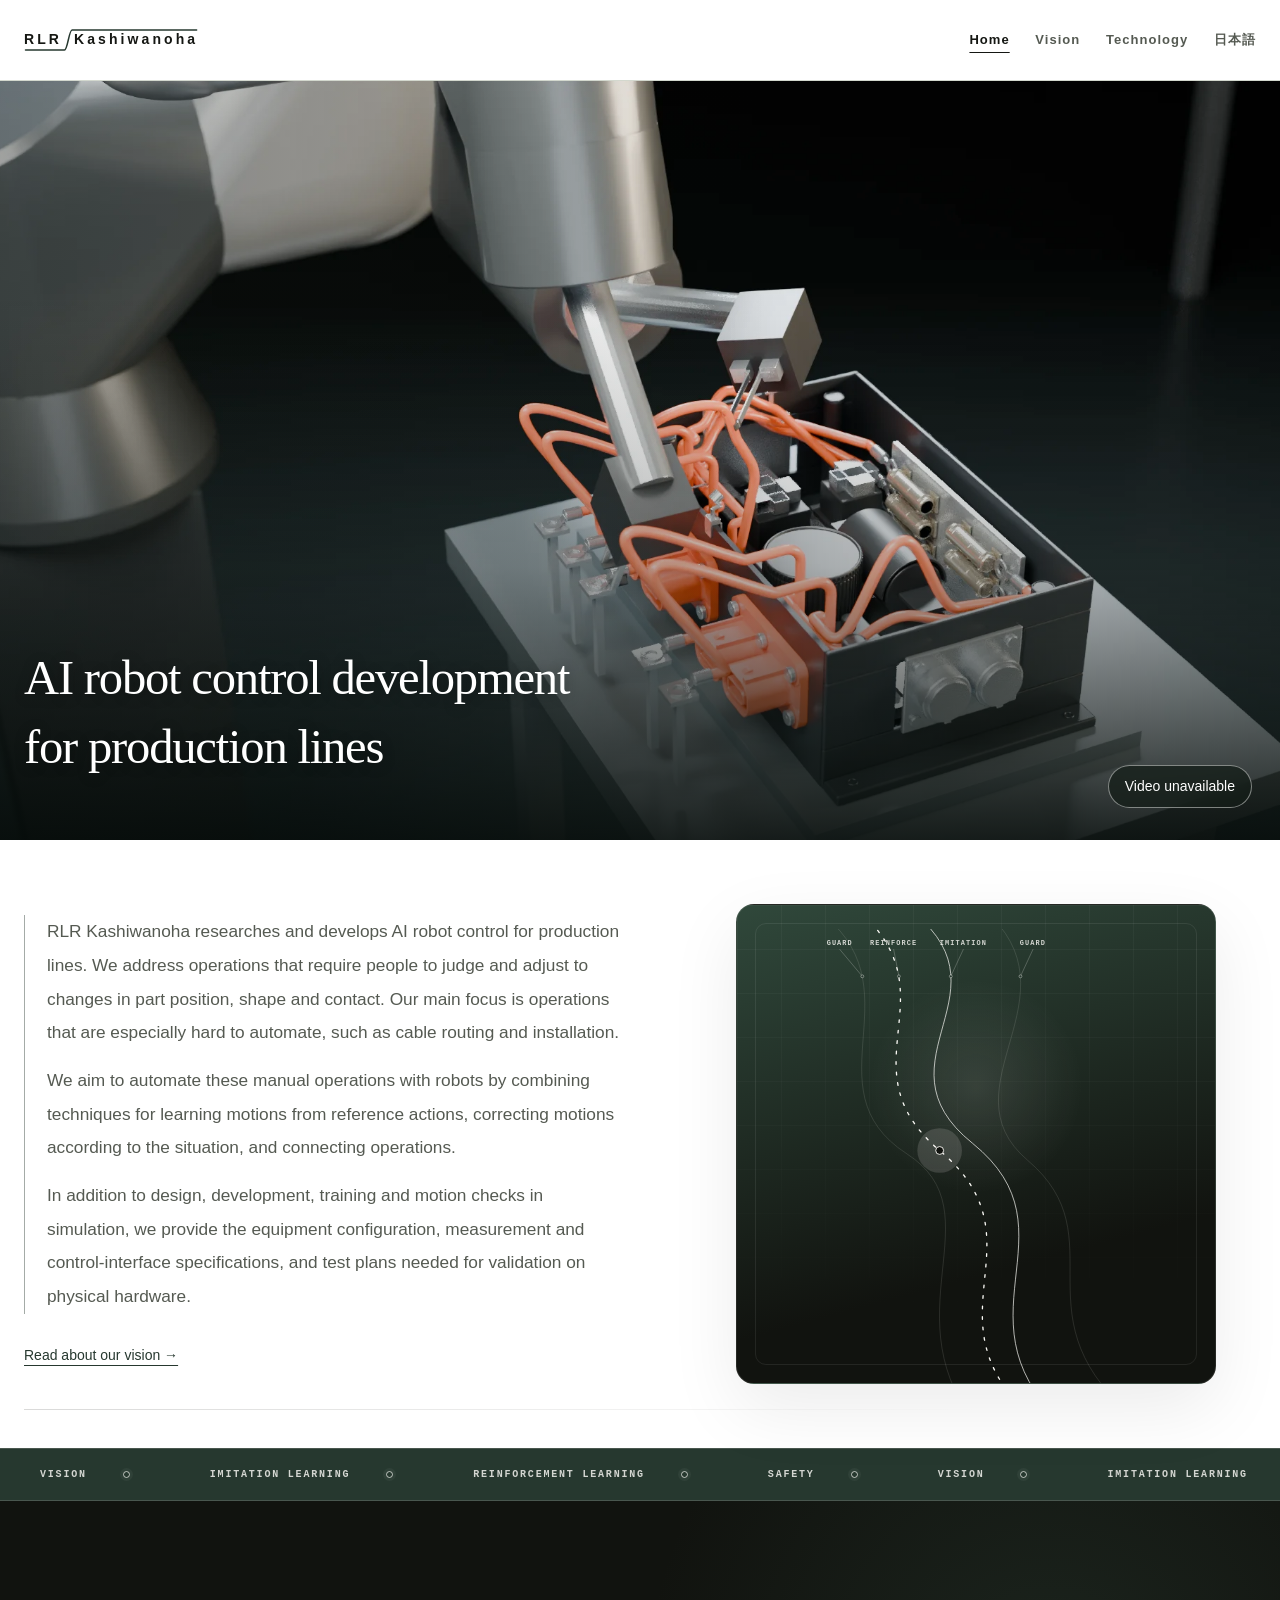
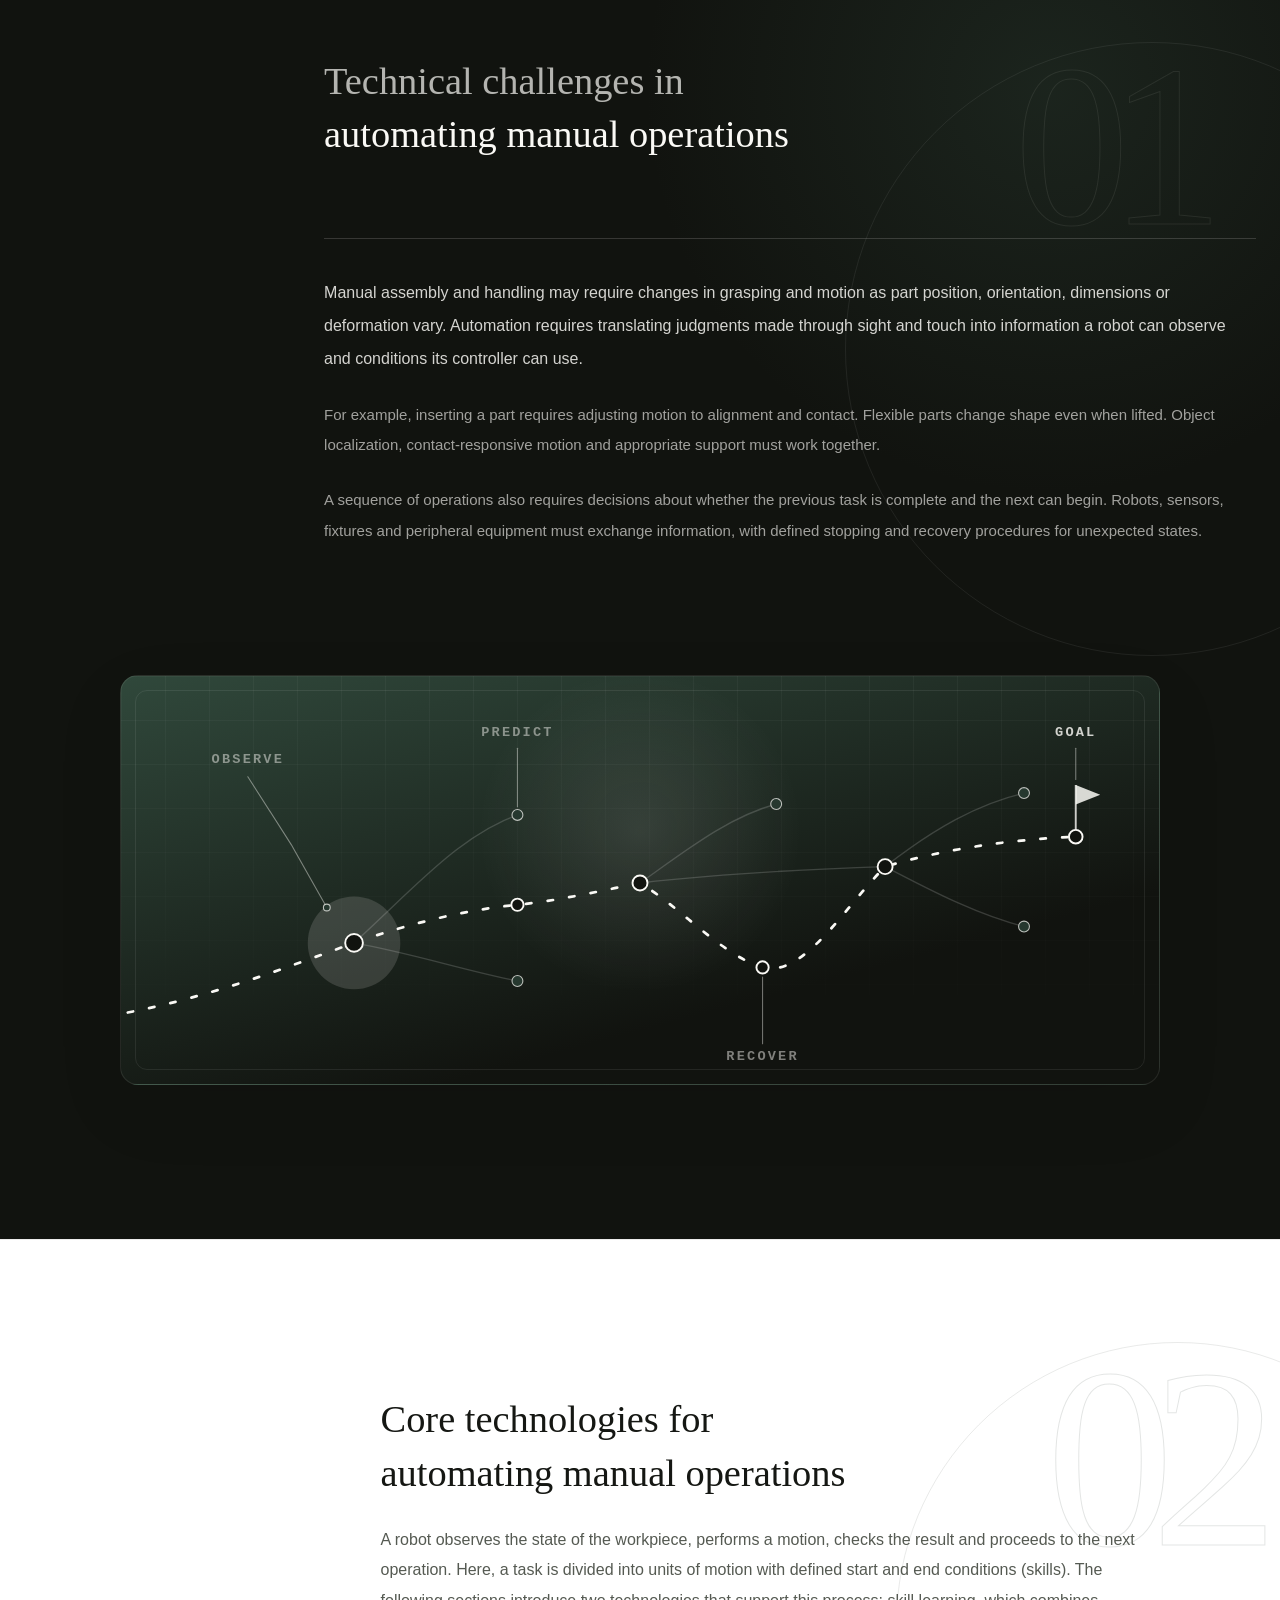
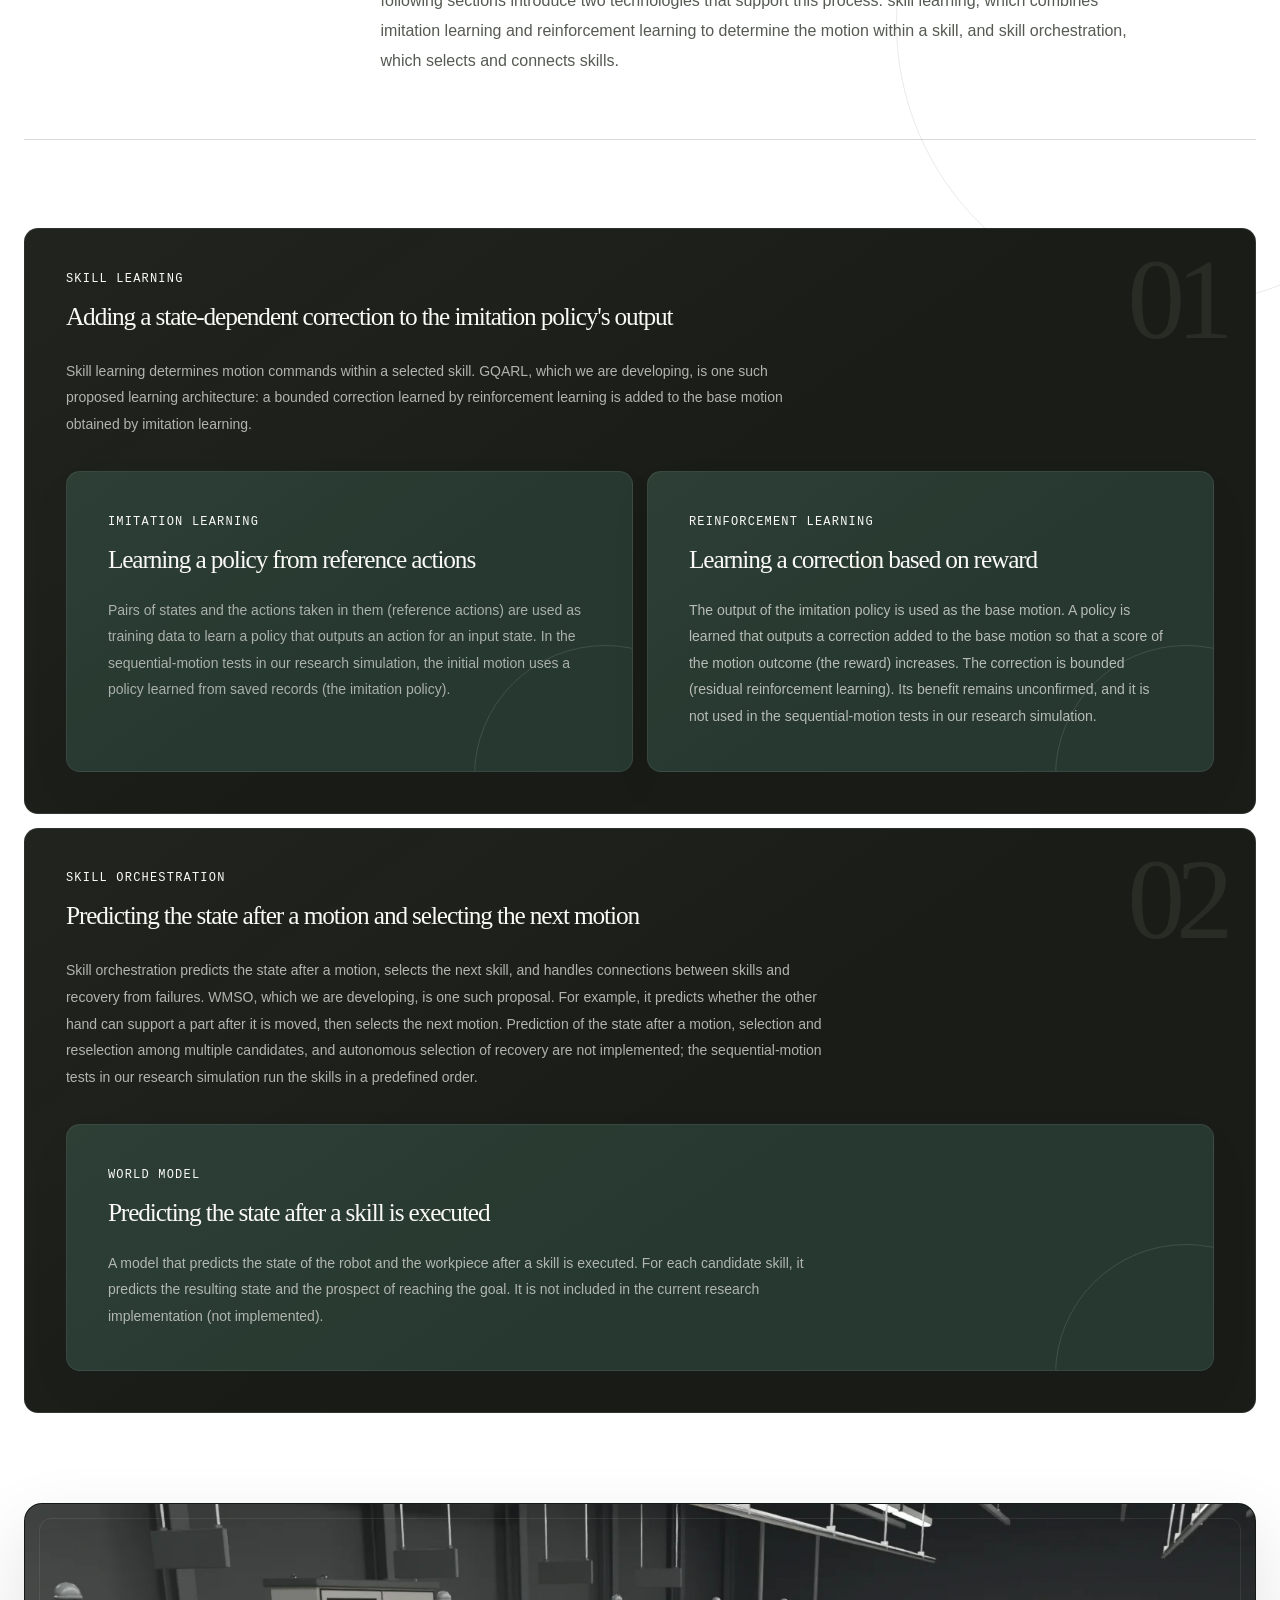
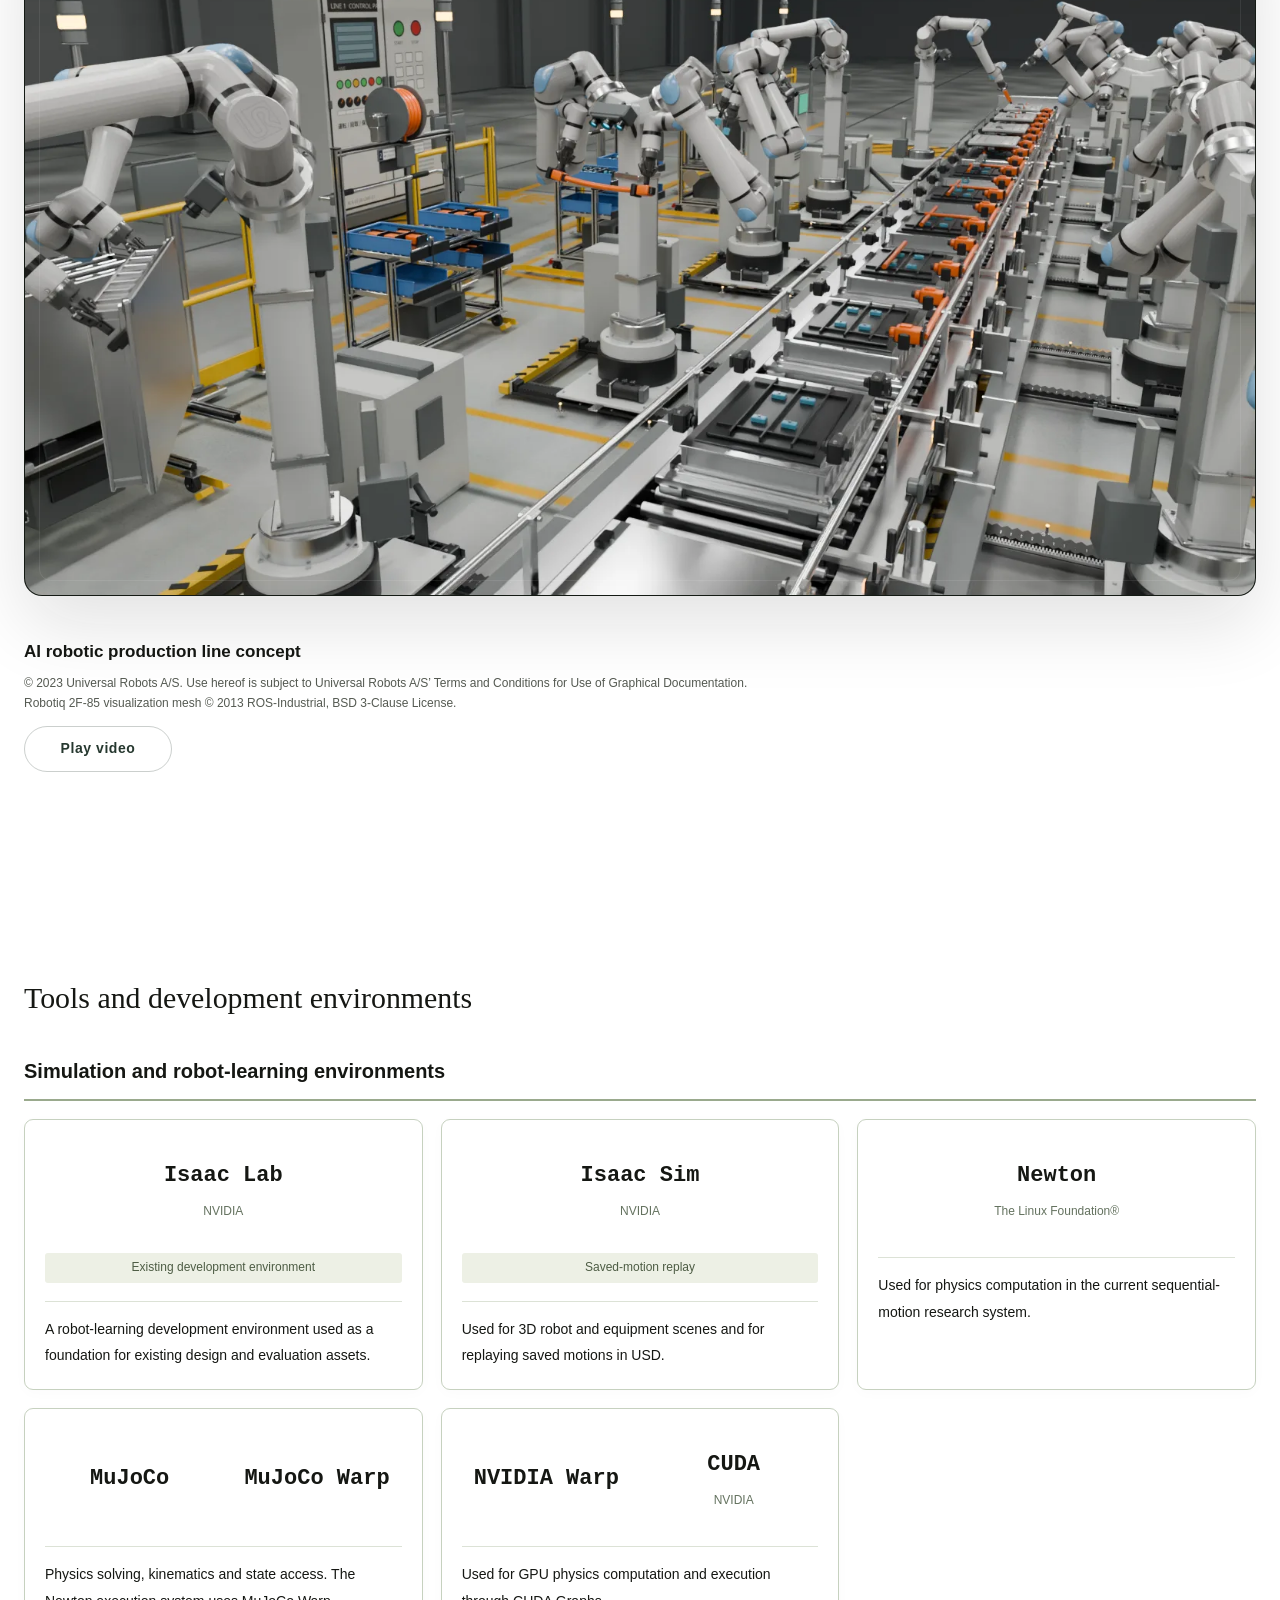
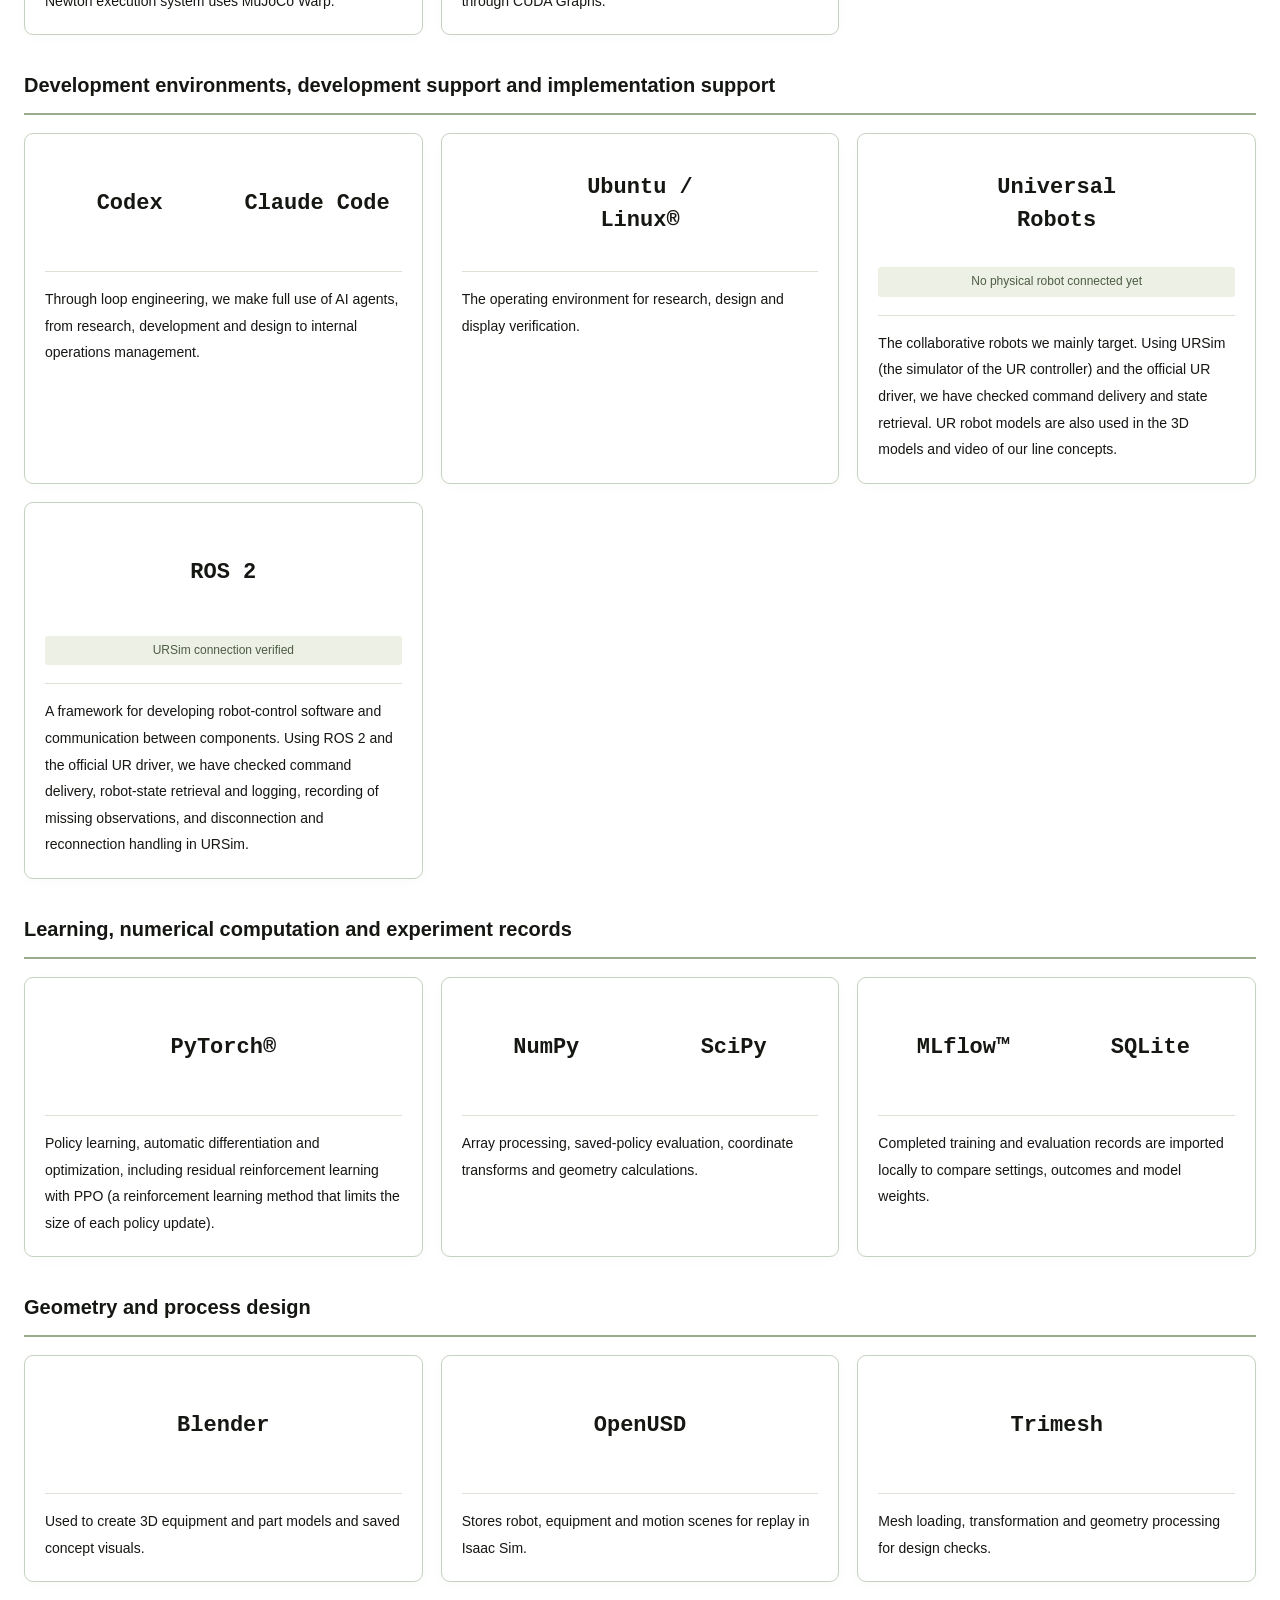
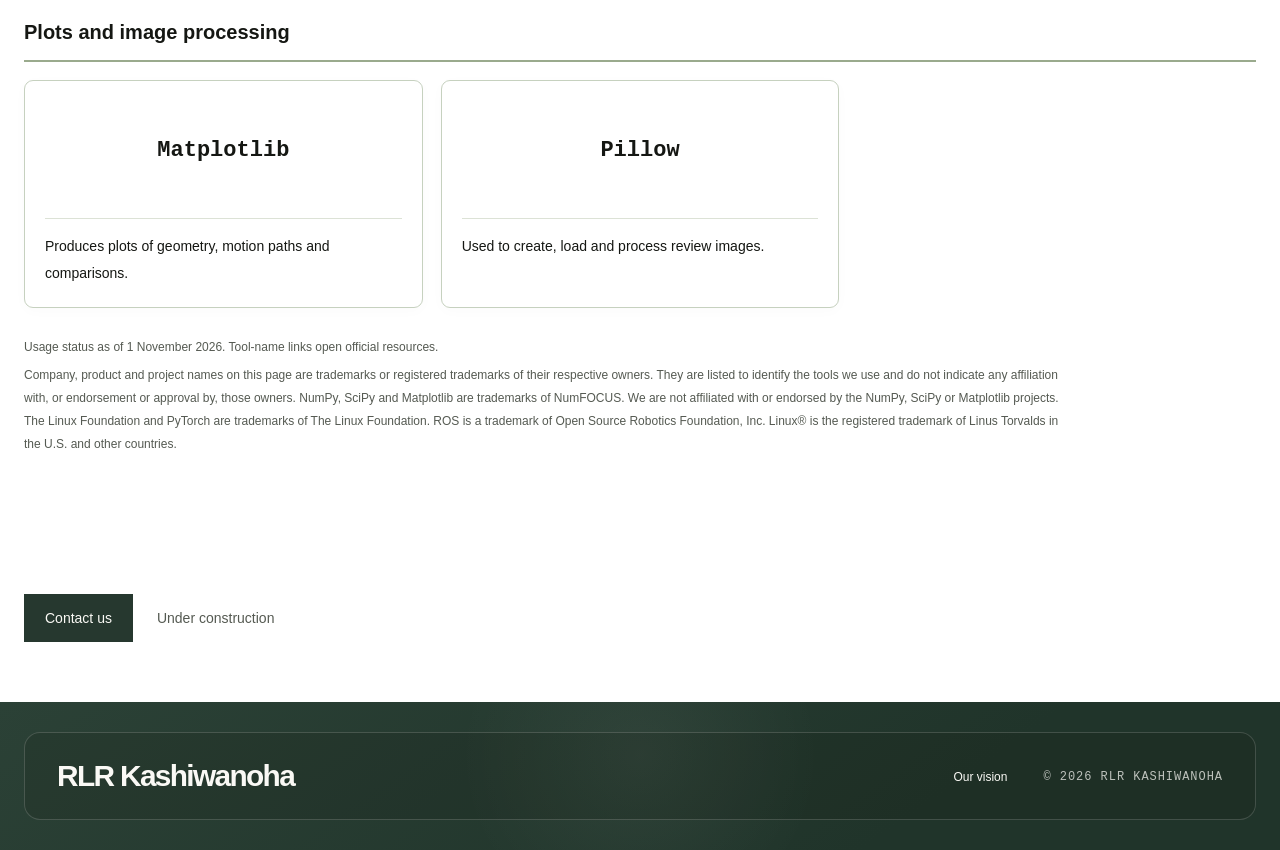
==== commit c430e086: "Publish: small fixes to home and vision, share settings, tool-section notes - Guides that led nowher" ====
--- a/en/index.html
+++ b/en/index.html
@@ -6,7 +6,7 @@
     <meta name="theme-color" content="#ffffff" />
     <meta
       name="description"
-      content="RLR Kashiwanoha researches and develops AI robot control for production lines. We address operations that require people to judge and adjust to changes in part position, shape and contact. Our main focus is operations that are especially hard to automate, such as cable routing and assembly. We aim to automate such manual operations by combining learning from example motions, adapting motion to the situation and coordinating multiple operations. Alongside design, development, training and motion checks in simulation, we provide equipment configurations, measurement/control-interface specifications and test plans for physical validation."
+      content="RLR Kashiwanoha develops AI robot control in simulation and specifies validation hardware for hard-to-automate production-line work such as cable routing."
     />
     <meta name="robots" content="index, follow, max-image-preview:large" />
     <link rel="canonical" href="https://rlrk-dev.github.io/en/" />
@@ -15,7 +15,7 @@
     <link rel="alternate" hreflang="x-default" href="https://rlrk-dev.github.io/" />
     <link rel="sitemap" type="application/xml" href="https://rlrk-dev.github.io/sitemap.xml" />
 
-    <title>RLR Kashiwanoha — AI Robot Control Development for Production Lines</title>
+    <!-- social-meta:start --><meta property="og:type" content="website"><meta property="og:site_name" content="RLR Kashiwanoha"><meta property="og:title" content="RLR Kashiwanoha — AI Robot Control Development for Production Lines"><meta property="og:description" content="RLR Kashiwanoha develops AI robot control in simulation and specifies validation hardware for hard-to-automate production-line work such as cable routing."><meta property="og:url" content="https://rlrk-dev.github.io/en/"><meta property="og:image" content="https://rlrk-dev.github.io/assets/og-en.png"><meta property="og:image:width" content="1200"><meta property="og:image:height" content="630"><meta property="og:image:type" content="image/png"><meta property="og:image:alt" content="RLR Kashiwanoha — AI robot control development for production lines"><meta property="og:locale" content="en_US"><meta property="og:locale:alternate" content="ja_JP"><meta name="twitter:card" content="summary_large_image"><!-- social-meta:end --><title>RLR Kashiwanoha — AI Robot Control Development for Production Lines</title>
 
     <style>
       :root {
@@ -1752,7 +1752,7 @@
     </style>
   <link rel="stylesheet" href="/assets/hvjb.css" />
 <link rel="icon" href="/assets/favicon.svg" type="image/svg+xml" />
-<link rel="stylesheet" href="/assets/tools.css?v=8ca5e90de45a"><link rel="stylesheet" href="/assets/readability.css?v=0982be3990a6"><style>.project-line-link{display:inline-block;margin-top:14px;font-size:14px;text-underline-offset:5px}</style><link rel="stylesheet" href="/assets/cases.css?v=a3985706f7c2"><style id="home-architecture-layout">.core-pair-intro{grid-column:1/-1;margin:34px 0 4px;padding-bottom:20px;border-bottom:1px solid var(--line)}.core-pair-intro strong{display:block;font:500 clamp(25px,3vw,36px)/1.5 var(--serif);margin-bottom:12px}.core-pair-intro span{display:block;max-width:880px;font-size:15px;line-height:1.9;color:var(--ink-soft)}.core-card--architecture{grid-column:span 6;min-height:450px}.core-card--architecture-content{grid-template-columns:minmax(0,1fr);gap:22px;margin-top:32px;align-items:start}.core-card--architecture .core-card-link{margin-top:auto;padding-top:24px}.core-card--architecture h3 small{line-height:1.8}.core-card--architecture p{margin:0}@media(max-width:980px){.core-card--architecture{grid-column:1/-1;min-height:0}.core-card--architecture-content{margin-top:26px}}</style><style id="home-heading-scale">html[lang] body #purpose-title{font-size:clamp(21.33px,3vw,42.67px)}html[lang] body #core-title{font-size:clamp(21.33px,3vw,42.67px)}html[lang="ja"] body #core-title{font-size:clamp(13.33px,2.333vw,40px)}html[lang] body #development-deliverables-title{font-size:clamp(18.67px,2.267vw,29.33px)}html[lang] body #tools-title{font-size:clamp(20px,2.333vw,30.67px)}html[lang] body .core-card h3{font-size:clamp(16.67px,2vw,25.33px)}html[lang] body .core-pair-intro strong{font-size:clamp(16.67px,2vw,24px)}</style><style id="home-label-removal">@media (min-width:981px){.purpose-grid>div{grid-column:2}.core-head>.core-heading{grid-column:2}}</style><style id="home-film-below">.core-map+.concept-film{margin:clamp(56px,7vw,96px) 0 0}</style><style id="home-signal-strip">.signal-track{animation-duration:61s}</style><style id="home-skill-group">.core-group{grid-column:1/-1;position:relative;isolation:isolate;overflow:hidden;display:grid;gap:clamp(22px,2.6vw,34px);padding:clamp(28px,3.2vw,46px);border:1px solid rgba(250,249,245,.08);border-radius:14px;color:var(--white);background:linear-gradient(145deg,rgba(250,249,245,.035),transparent 52%),var(--night-soft)}.core-group::after{position:absolute;z-index:0;top:clamp(12px,1.8vw,24px);right:clamp(18px,2.4vw,34px);content:attr(data-step);color:rgba(250,249,245,.065);font-family:var(--serif);font-size:clamp(84px,9vw,132px);font-weight:500;letter-spacing:-.08em;line-height:.82;pointer-events:none}.core-group>*{position:relative;z-index:1}.core-group-head{display:block;color:inherit;text-decoration:none;max-width:760px}.core-group-head .core-card--architecture-content{margin-top:0}.core-group-head .core-card-meta{margin-bottom:22px}.core-group-head h3{margin:0;font-family:var(--serif);font-weight:500;letter-spacing:-.045em;line-height:1.5;font-size:clamp(16.67px,2vw,25.33px)}.core-group-head h3 small{display:block;margin-bottom:10px;font-family:var(--mono);font-size:10px;font-weight:500;letter-spacing:.12em;text-transform:uppercase}html[lang="ja"] .core-group-head h3 small{margin:0;font:inherit;letter-spacing:inherit;text-transform:none}.core-group-head p{margin:0;color:rgba(250,249,245,.68);font-size:14px;line-height:1.9}.core-group-head:hover .core-card-link{text-decoration:underline}.core-group-head:focus-visible{outline:3px solid #98b178;outline-offset:6px}.core-group-items{display:grid;grid-template-columns:repeat(2,minmax(0,1fr));gap:14px}.core-group-items .core-card{grid-column:auto;min-height:300px}.core-group-items .core-card::after{content:none}.core-group-items .core-card-meta{display:none}.core-group-items .core-card h3{margin:0 0 18px}.core-group-items .core-card .core-card-link{margin-top:auto;padding-top:22px}.core-group+.core-card--wmso{grid-column:1/-1;min-height:0}.core-group+.core-card--wmso p{max-width:760px}@media(max-width:700px){.core-group-items{grid-template-columns:1fr}.core-group{border-radius:10px}.core-group::after{font-size:88px}}</style><style id="home-orchestration-group">.core-card--worldmodel,.core-card--selection{color:var(--white);border-color:rgba(250,249,245,.08);background:linear-gradient(145deg,rgba(250,249,245,.035),transparent 52%),var(--forest)}.core-card--worldmodel::before,.core-card--selection::before{border-color:rgba(250,249,245,.12)}.core-card--worldmodel p,.core-card--selection p{color:rgba(250,249,245,.65)}.core-card--worldmodel:hover,.core-card--selection:hover{border-color:rgba(250,249,245,.2)}</style><link rel="stylesheet" href="/assets/home-visual.css?v=9d5e4b141c41"><link rel="preload" as="image" href="/assets/harness-routing-concept-poster.webp?v=8de471baf51a" fetchpriority="high" /><link rel="stylesheet" href="/assets/white-background.css?v=1ca10c7d8a95"><style id="common-header-css">#site-header{position:fixed;z-index:50;top:0;right:0;left:0;border-bottom:1px solid #d3d8ce;background:#fff;box-shadow:none;-webkit-backdrop-filter:none;backdrop-filter:none;transition:none}#site-header::before,#site-header::after{display:none}#site-header .nav-shell{display:flex;align-items:center;justify-content:space-between;gap:24px;width:min(100% - 48px,1320px);min-height:80px;margin:0 auto;transition:none}#site-header .brand{color:#151713;line-height:1.7;text-decoration:none}#site-header .site-nav{position:static;display:flex;align-items:center;gap:clamp(16px,2vw,28px);margin:0;padding:0;border:0;background:none;opacity:1;pointer-events:auto;transform:none;transition:none}#site-header .site-nav a{position:static;display:block;padding:8px 0;border:0;color:#555a52;font-size:13px;font-weight:600;line-height:1.7;letter-spacing:.08em;white-space:nowrap;text-decoration:none}#site-header .site-nav a::before,#site-header .site-nav a::after{content:none}#site-header .site-nav a:hover,#site-header .site-nav a[aria-current]{color:#151713;text-decoration:underline;text-decoration-thickness:1px;text-underline-offset:8px}#site-header :is(a,button):focus-visible{outline:2px solid #3d5b4b;outline-offset:4px}#site-header .menu-button{display:none;flex:none;width:44px;height:44px;padding:0;border:1px solid #8a9488;border-radius:50%;background:transparent;color:#151713;cursor:pointer}#site-header .menu-button span,#site-header .menu-button::before,#site-header .menu-button::after{display:block;width:16px;height:1px;margin:4px auto;content:"";background:currentColor;transition:transform 180ms ease}#site-header .menu-button[aria-expanded="true"] span{opacity:0}#site-header .menu-button[aria-expanded="true"]::before{transform:translateY(5px) rotate(45deg)}#site-header .menu-button[aria-expanded="true"]::after{transform:translateY(-5px) rotate(-45deg)}@media(max-width:980px){#site-header .nav-shell{width:calc(100% - 32px);min-height:68px}#site-header .menu-button{display:block}#site-header .site-nav{position:absolute;top:calc(100% + 1px);right:0;left:0;display:none;gap:0;max-height:calc(100vh - 69px);overflow-y:auto;padding:6px 16px 16px;border-bottom:1px solid #d3d8ce;background:#fff}#site-header .site-nav.is-open{display:grid}#site-header .site-nav a{padding:13px 4px;border-bottom:1px solid #e3e7e2}}</style><style id="publish-pages">a.link-disabled{cursor:default}.site-nav a.link-disabled:hover{color:var(--ink-soft)}.site-nav a.link-disabled:hover::after{transform:scaleX(0)}.core-card.link-disabled:hover{border-color:var(--line);box-shadow:0 20px 52px rgba(17,19,15,.035);translate:none}.core-card--imitation.link-disabled:hover,.core-card--reinforcement.link-disabled:hover,.core-card--architecture.link-disabled:hover,.core-card--worldmodel.link-disabled:hover,.core-card--selection.link-disabled:hover{border-color:rgba(250,249,245,.08)}.core-card.link-disabled:hover .core-card-link{text-decoration:none}.core-group-head.link-disabled:hover .core-card-link{text-decoration:none}.home-services-link.link-disabled{text-decoration:none}.visual-hero a.reading-button.link-disabled:hover{background:#f1f4eb}.construction-note{font-size:14px;line-height:1.6;color:var(--ink-soft)}</style></head>
+<link rel="stylesheet" href="/assets/tools.css?v=fcca507d2964"><link rel="stylesheet" href="/assets/readability.css?v=0982be3990a6"><style>.project-line-link{display:inline-block;margin-top:14px;font-size:14px;text-underline-offset:5px}</style><link rel="stylesheet" href="/assets/cases.css?v=a3985706f7c2"><style id="home-architecture-layout">.core-pair-intro{grid-column:1/-1;margin:34px 0 4px;padding-bottom:20px;border-bottom:1px solid var(--line)}.core-pair-intro strong{display:block;font:500 clamp(25px,3vw,36px)/1.5 var(--serif);margin-bottom:12px}.core-pair-intro span{display:block;max-width:880px;font-size:15px;line-height:1.9;color:var(--ink-soft)}.core-card--architecture{grid-column:span 6;min-height:450px}.core-card--architecture-content{grid-template-columns:minmax(0,1fr);gap:22px;margin-top:32px;align-items:start}.core-card--architecture .core-card-link{margin-top:auto;padding-top:24px}.core-card--architecture h3 small{line-height:1.8}.core-card--architecture p{margin:0}@media(max-width:980px){.core-card--architecture{grid-column:1/-1;min-height:0}.core-card--architecture-content{margin-top:26px}}</style><style id="home-heading-scale">html[lang] body #purpose-title{font-size:clamp(21.33px,3vw,42.67px)}html[lang] body #core-title{font-size:clamp(21.33px,3vw,42.67px)}html[lang="ja"] body #core-title{font-size:clamp(13.33px,2.333vw,40px)}html[lang] body #development-deliverables-title{font-size:clamp(18.67px,2.267vw,29.33px)}html[lang] body #tools-title{font-size:clamp(20px,2.333vw,30.67px)}html[lang] body .core-card h3{font-size:clamp(16.67px,2vw,25.33px)}html[lang] body .core-pair-intro strong{font-size:clamp(16.67px,2vw,24px)}</style><style id="home-label-removal">@media (min-width:981px){.purpose-grid>div{grid-column:2}.core-head>.core-heading{grid-column:2}}</style><style id="home-film-below">.core-map+.concept-film{margin:clamp(56px,7vw,96px) 0 0}</style><style id="home-signal-strip">.signal-track{animation-duration:61s}</style><style id="home-skill-group">.core-group{grid-column:1/-1;position:relative;isolation:isolate;overflow:hidden;display:grid;gap:clamp(22px,2.6vw,34px);padding:clamp(28px,3.2vw,46px);border:1px solid rgba(250,249,245,.08);border-radius:14px;color:var(--white);background:linear-gradient(145deg,rgba(250,249,245,.035),transparent 52%),var(--night-soft)}.core-group::after{position:absolute;z-index:0;top:clamp(12px,1.8vw,24px);right:clamp(18px,2.4vw,34px);content:attr(data-step);color:rgba(250,249,245,.065);font-family:var(--serif);font-size:clamp(84px,9vw,132px);font-weight:500;letter-spacing:-.08em;line-height:.82;pointer-events:none}.core-group>*{position:relative;z-index:1}.core-group-head{display:block;color:inherit;text-decoration:none;max-width:760px}.core-group-head .core-card--architecture-content{margin-top:0}.core-group-head .core-card-meta{margin-bottom:22px}.core-group-head h3{margin:0;font-family:var(--serif);font-weight:500;letter-spacing:-.045em;line-height:1.5;font-size:clamp(16.67px,2vw,25.33px)}.core-group-head h3 small{display:block;margin-bottom:10px;font-family:var(--mono);font-size:10px;font-weight:500;letter-spacing:.12em;text-transform:uppercase}html[lang="ja"] .core-group-head h3 small{margin:0;font:inherit;letter-spacing:inherit;text-transform:none}.core-group-head p{margin:0;color:rgba(250,249,245,.68);font-size:14px;line-height:1.9}.core-group-head:hover .core-card-link{text-decoration:underline}.core-group-head:focus-visible{outline:3px solid #98b178;outline-offset:6px}.core-group-items{display:grid;grid-template-columns:repeat(2,minmax(0,1fr));gap:14px}.core-group-items .core-card{grid-column:auto;min-height:300px}.core-group-items .core-card::after{content:none}.core-group-items .core-card-meta{display:none}.core-group-items .core-card h3{margin:0 0 18px}.core-group-items .core-card .core-card-link{margin-top:auto;padding-top:22px}.core-group+.core-card--wmso{grid-column:1/-1;min-height:0}.core-group+.core-card--wmso p{max-width:760px}@media(max-width:700px){.core-group-items{grid-template-columns:1fr}.core-group{border-radius:10px}.core-group::after{font-size:88px}}</style><style id="home-orchestration-group">.core-card--worldmodel,.core-card--selection{color:var(--white);border-color:rgba(250,249,245,.08);background:linear-gradient(145deg,rgba(250,249,245,.035),transparent 52%),var(--forest)}.core-card--worldmodel::before,.core-card--selection::before{border-color:rgba(250,249,245,.12)}.core-card--worldmodel p,.core-card--selection p{color:rgba(250,249,245,.65)}.core-card--worldmodel:hover,.core-card--selection:hover{border-color:rgba(250,249,245,.2)}.core-group--orchestration .core-group-items{grid-template-columns:minmax(0,1fr)}.core-group--orchestration .core-group-items .core-card{min-height:0}.core-group--orchestration .core-group-items .core-card p{max-width:calc(760px - clamp(28px,3.2vw,46px))}</style><style id="home-small-text">body .concept-film-credit{max-width:760px;font-size:12px;opacity:1}body .concept-film-toggle{min-width:148px;min-height:44px;padding:10px 20px;font-family:var(--sans);font-size:14px;letter-spacing:.04em;text-transform:none}body .footer-meta{font-size:12px;letter-spacing:.08em;color:rgba(250,249,245,.72)}body .hero-film-toggle{font-size:14px}.core-group-head .core-card-meta{display:none}.core-card h3 small,.core-group-head h3 small{font-size:12px;letter-spacing:.1em}@media(max-width:700px){.core-group-head h3::before{content:"";float:right;width:96px;height:56px}}</style><link rel="stylesheet" href="/assets/home-visual.css?v=9d5e4b141c41"><link rel="preload" as="image" href="/assets/harness-routing-concept-poster.webp?v=8de471baf51a" fetchpriority="high" /><link rel="stylesheet" href="/assets/white-background.css?v=1ca10c7d8a95"><style id="common-header-css">#site-header{position:fixed;z-index:50;top:0;right:0;left:0;border-bottom:1px solid #d3d8ce;background:#fff;box-shadow:none;-webkit-backdrop-filter:none;backdrop-filter:none;transition:none}#site-header::before,#site-header::after{display:none}#site-header .nav-shell{display:flex;align-items:center;justify-content:space-between;gap:24px;width:min(100% - 48px,1320px);min-height:80px;margin:0 auto;transition:none}#site-header .brand{color:#151713;line-height:1.7;text-decoration:none}#site-header .site-nav{position:static;display:flex;align-items:center;gap:clamp(16px,2vw,28px);margin:0;padding:0;border:0;background:none;opacity:1;pointer-events:auto;transform:none;transition:none}#site-header .site-nav a{position:static;display:block;padding:8px 0;border:0;color:#555a52;font-size:13px;font-weight:600;line-height:1.7;letter-spacing:.08em;white-space:nowrap;text-decoration:none}#site-header .site-nav a::before,#site-header .site-nav a::after{content:none}#site-header .site-nav a:hover,#site-header .site-nav a[aria-current]{color:#151713;text-decoration:underline;text-decoration-thickness:1px;text-underline-offset:8px}#site-header :is(a,button):focus-visible{outline:2px solid #3d5b4b;outline-offset:4px}#site-header .menu-button{display:none;flex:none;width:44px;height:44px;padding:0;border:1px solid #8a9488;border-radius:50%;background:transparent;color:#151713;cursor:pointer}#site-header .menu-button span,#site-header .menu-button::before,#site-header .menu-button::after{display:block;width:16px;height:1px;margin:4px auto;content:"";background:currentColor;transition:transform 180ms ease}#site-header .menu-button[aria-expanded="true"] span{opacity:0}#site-header .menu-button[aria-expanded="true"]::before{transform:translateY(5px) rotate(45deg)}#site-header .menu-button[aria-expanded="true"]::after{transform:translateY(-5px) rotate(-45deg)}@media(max-width:980px){#site-header .nav-shell{width:calc(100% - 32px);min-height:68px}#site-header .menu-button{display:block}#site-header .site-nav{position:absolute;top:calc(100% + 1px);right:0;left:0;display:none;gap:0;max-height:calc(100vh - 69px);overflow-y:auto;padding:6px 16px 16px;border-bottom:1px solid #d3d8ce;background:#fff}#site-header .site-nav.is-open{display:grid}#site-header .site-nav a{padding:13px 4px;border-bottom:1px solid #e3e7e2}}</style><style id="publish-pages">a.link-disabled{cursor:default}.core-card.link-disabled:hover{border-color:var(--line);box-shadow:0 20px 52px rgba(17,19,15,.035);translate:none}.core-card--imitation.link-disabled:hover,.core-card--reinforcement.link-disabled:hover,.core-card--architecture.link-disabled:hover,.core-card--worldmodel.link-disabled:hover,.core-card--selection.link-disabled:hover{border-color:rgba(250,249,245,.08)}.construction-note{font-size:14px;line-height:1.6;color:var(--ink-soft)}.core-group-items .core-card{min-height:0}</style></head>
 
   <body>
     <a class="skip-link" href="#main">Skip to main content</a>
@@ -1774,10 +1774,10 @@
         </a><button class="menu-button" id="menu-button" type="button" aria-controls="site-nav" aria-expanded="false" aria-label="Open menu"><span aria-hidden="true"></span></button><nav class="site-nav" id="site-nav" aria-label="Main navigation"><a href="/en/" aria-current="page">Home</a><a href="/en/vision/">Vision</a><a href="/en/#core">Technology</a><a href="/" lang="ja" hreflang="ja">日本語</a></nav></div></header>
 
     <main id="main">
-      <!-- visual-hero:start --><section class="visual-hero" id="top" aria-labelledby="hero-title"><video class="hero-film" id="hero-film" muted loop playsinline preload="none" poster="/assets/harness-routing-concept-poster.webp?v=8de471baf51a" data-src="/assets/harness-routing-concept.mp4?v=4734157fbe3a" aria-label="Concept CG of robot hands routing a wiring harness"></video><div class="shell hero-film-content"><div class="hero-film-copy"><h1 class="hero-title" id="hero-title">AI robot control development<br /><span class="hero-line">for production lines</span></h1><div class="reading-actions"><a class="reading-button link-disabled">Case studies</a></div></div></div><button type="button" id="hero-film-toggle" class="hero-film-toggle" aria-controls="hero-film" aria-pressed="false" hidden>Play video</button></section><!-- visual-hero:end -->
+      <!-- visual-hero:start --><section class="visual-hero" id="top" aria-labelledby="hero-title"><video class="hero-film" id="hero-film" muted loop playsinline preload="none" poster="/assets/harness-routing-concept-poster.webp?v=8de471baf51a" data-src="/assets/harness-routing-concept.mp4?v=4734157fbe3a" aria-label="Concept CG of robot hands routing a wiring harness"></video><div class="shell hero-film-content"><div class="hero-film-copy"><h1 class="hero-title" id="hero-title">AI robot control development<br /><span class="hero-line">for production lines</span></h1></div></div><button type="button" id="hero-film-toggle" class="hero-film-toggle" aria-controls="hero-film" aria-pressed="false" hidden>Play video</button></section><!-- visual-hero:end -->
 <section class="shell hero" id="introduction" aria-label="Research and development at RLR Kashiwanoha">
         <div class="hero-copy">
-          <p class="hero-lead"><span class="hero-lead-part">RLR Kashiwanoha researches and develops AI robot control for production lines. We address operations that require people to judge and adjust to changes in part position, shape and contact. Our main focus is operations that are especially hard to automate, such as cable routing and assembly.</span><span class="hero-lead-part">We aim to automate such manual operations by combining learning from example motions, adapting motion to the situation and coordinating multiple operations.</span><span class="hero-lead-part">Alongside design, development, training and motion checks in simulation, we provide equipment configurations, measurement/control-interface specifications and test plans for physical validation.</span></p><!-- home-vision-link:start --><p class="home-vision-link"><a href="/en/vision/">Read about our vision →</a></p><!-- home-vision-link:end -->
+          <p class="hero-lead"><span class="hero-lead-part">RLR Kashiwanoha researches and develops AI robot control for production lines. We address operations that require people to judge and adjust to changes in part position, shape and contact. Our main focus is operations that are especially hard to automate, such as cable routing and installation.</span><span class="hero-lead-part">We aim to automate these manual operations with robots by combining techniques for learning motions from reference actions, correcting motions according to the situation, and connecting operations.</span><span class="hero-lead-part">In addition to design, development, training and motion checks in simulation, we provide the equipment configuration, measurement and control-interface specifications, and test plans needed for validation on physical hardware.</span></p><!-- home-vision-link:start --><p class="home-vision-link"><a href="/en/vision/">Read about our vision →</a></p><!-- home-vision-link:end -->
 
 
         </div>
@@ -1876,27 +1876,25 @@
         <div class="shell">
           <div class="core-head">
             <div class="core-heading">
-              <h2 class="section-title reveal" id="core-title">AI technologies for<br />automating manual operations</h2><p class="core-intro">A robot observes the state of the workpiece, performs a motion, checks the result and proceeds to the next operation. Here, a task is divided into units of motion with defined start and end conditions (skills). The following sections introduce two technologies that support this process: skill learning, which combines imitation learning and reinforcement learning to determine the motion within a skill, and skill orchestration, which selects and connects skills.</p>
+              <h2 class="section-title reveal" id="core-title">Core technologies for<br />automating manual operations</h2><p class="core-intro">A robot observes the state of the workpiece, performs a motion, checks the result and proceeds to the next operation. Here, a task is divided into units of motion with defined start and end conditions (skills). The following sections introduce two technologies that support this process: skill learning, which combines imitation learning and reinforcement learning to determine the motion within a skill, and skill orchestration, which selects and connects skills.</p>
             </div>
           </div>
 
           <div class="core-map">
 
-            <!-- skill-group:start --><div class="core-group core-group--skill reveal" id="gqarl" data-step="01" role="group" aria-labelledby="technology-gqarl-title"><a class="core-group-head link-disabled"><div class="core-card-meta"><span>01 / Skill learning</span></div><div class="core-card--gqarl-content core-card--architecture-content"><h3 id="technology-gqarl-title"><small>Skill learning</small>Add a state-dependent correction to the imitation policy&#x27;s output</h3><p>Skill learning determines motion commands within a selected skill. GQARL, which we are developing, is one such proposed learning architecture: imitation learning provides the baseline, and reinforcement learning learns bounded corrections for the current state. The detail page illustrates how they work together and distinguishes the design from the implemented research configuration.</p></div><span class="core-card-link">Read the explanation →</span></a><!-- skill-group:head-end --><div class="core-group-items">
+            <!-- skill-group:start --><div class="core-group core-group--skill reveal" id="gqarl" data-step="01" role="group" aria-labelledby="technology-gqarl-title"><a class="core-group-head link-disabled"><div class="core-card-meta"><span>01 / Skill learning</span></div><div class="core-card--gqarl-content core-card--architecture-content"><h3 id="technology-gqarl-title"><small>Skill learning</small>Adding a state-dependent correction to the imitation policy&#x27;s output</h3><p>Skill learning determines motion commands within a selected skill. GQARL, which we are developing, is one such proposed learning architecture: a bounded correction learned by reinforcement learning is added to the base motion obtained by imitation learning.</p></div></a><!-- skill-group:head-end --><div class="core-group-items">
               <a class="core-card core-card--imitation reveal link-disabled" data-step="">
               <div class="core-card-meta">
                 <span>Imitation</span>
               </div>
-              <h3 id="technology-imitation-title"><small>Imitation learning</small>Learn how to move from example motions</h3>
-              <p>Pairs of states and the actions taken in them (reference actions) are used as training data to learn a policy that outputs an action for an input state. The initial motion in current sequential-motion tests uses a policy learned from saved records (the imitation policy).</p>
-            <span class="core-card-link">Read the explanation →</span></a>
+              <h3 id="technology-imitation-title"><small>Imitation learning</small>Learning a policy from reference actions</h3>
+              <p>Pairs of states and the actions taken in them (reference actions) are used as training data to learn a policy that outputs an action for an input state. In the sequential-motion tests in our research simulation, the initial motion uses a policy learned from saved records (the imitation policy).</p></a>
               <a class="core-card core-card--reinforcement reveal link-disabled" data-step="">
               <div class="core-card-meta">
                 <span>Reinforcement</span>
               </div>
-              <h3 id="technology-reinforcement-title"><small>Reinforcement learning</small>Learn corrections from motion results</h3>
-              <p>The output of the imitation policy is used as the base motion. A policy is learned that outputs a correction added to the base motion so that a score of the motion outcome (the reward) increases. The correction is bounded (residual reinforcement learning). Its benefit remains unconfirmed, and it is not used in current sequential-motion tests.</p>
-            <span class="core-card-link">Read the explanation →</span></a>
+              <h3 id="technology-reinforcement-title"><small>Reinforcement learning</small>Learning a correction based on reward</h3>
+              <p>The output of the imitation policy is used as the base motion. A policy is learned that outputs a correction added to the base motion so that a score of the motion outcome (the reward) increases. The correction is bounded (residual reinforcement learning). Its benefit remains unconfirmed, and it is not used in the sequential-motion tests in our research simulation.</p></a>
             </div></div><!-- skill-group:end -->
 
             <!-- orchestration-group:start --><div class="core-group core-group--orchestration reveal" id="wmso" data-step="02" role="group" aria-labelledby="technology-wmso-title"><a class="core-group-head link-disabled">
@@ -1904,14 +1902,12 @@
                 <span>02 / Skill orchestration</span>
               </div>
               <div class="core-card--wmso-content core-card--architecture-content">
-                <h3 id="technology-wmso-title"><small>Skill orchestration</small>Predict the result and select the next operation</h3>
-                <p>Skill orchestration predicts the state after a motion, selects the next skill, and handles connections between skills and recovery from failures. WMSO, which we are developing, is one such proposal. For example, it predicts whether the other hand can support a part after it is moved, then selects the next motion. Selection or reselection among multiple candidates remains unimplemented.</p>
-              </div>
-            <span class="core-card-link">Read the explanation →</span></a><!-- orchestration-group:head-end --><div class="core-group-items">
+                <h3 id="technology-wmso-title"><small>Skill orchestration</small>Predicting the state after a motion and selecting the next motion</h3>
+                <p>Skill orchestration predicts the state after a motion, selects the next skill, and handles connections between skills and recovery from failures. WMSO, which we are developing, is one such proposal. For example, it predicts whether the other hand can support a part after it is moved, then selects the next motion. Prediction of the state after a motion, selection and reselection among multiple candidates, and autonomous selection of recovery are not implemented; the sequential-motion tests in our research simulation run the skills in a predefined order.</p>
+              </div></a><!-- orchestration-group:head-end --><div class="core-group-items">
               <a class="core-card core-card--worldmodel reveal link-disabled" data-step="">
-              <h3 id="technology-worldmodel-title"><small>World model</small>Predict the state after a skill</h3>
-              <p>A model that predicts the state of the robot and the workpiece after a skill is executed. For each candidate skill, it predicts the resulting state and the prospect of reaching the goal. It is not included in the current research implementation (unimplemented).</p>
-            <span class="core-card-link">Read the explanation →</span></a>
+              <h3 id="technology-worldmodel-title"><small>World model</small>Predicting the state after a skill is executed</h3>
+              <p>A model that predicts the state of the robot and the workpiece after a skill is executed. For each candidate skill, it predicts the resulting state and the prospect of reaching the goal. It is not included in the current research implementation (not implemented).</p></a>
             </div></div><!-- orchestration-group:end -->
 
 
@@ -1947,10 +1943,10 @@
                   type="button"
                   aria-controls="ur15-concept-film-video"
                   aria-pressed="false"
-                  data-label-play="Play motion"
-                  data-label-pause="Pause motion"
+                  data-label-play="Play video"
+                  data-label-pause="Pause video"
                 >
-                  Pause motion
+                  Pause video
                 </button>
               </div>
             </figcaption>
@@ -1961,14 +1957,14 @@
 
 
 
-<!-- common-tools:start --><section class="shell common-tools" id="tools" aria-labelledby="tools-title"><h2 id="tools-title">Tools and development environments</h2><div class="tools-grid"><article class="tools-group"><h3>Simulation and robot-learning environments</h3><dl class="tools-list"><div class="tools-entry"><dt><div class="tool-brands"><a class="tool-brand name-only" href="https://isaac-sim.github.io/IsaacLab/main/index.html" target="_blank" rel="noopener"><span class="tool-name">Isaac Lab</span><small>NVIDIA</small></a></div><span class="tools-badge">Existing development environment</span></dt><dd>A robot-learning development environment used as a foundation for existing design and evaluation assets.</dd></div><div class="tools-entry"><dt><div class="tool-brands"><a class="tool-brand name-only" href="https://docs.isaacsim.omniverse.nvidia.com/latest/index.html" target="_blank" rel="noopener"><span class="tool-name">Isaac Sim</span><small>NVIDIA</small></a></div><span class="tools-badge">Saved-motion replay</span></dt><dd>Used for 3D robot and equipment scenes and for replaying saved motions in USD.</dd></div><div class="tools-entry"><dt><div class="tool-brands"><a class="tool-brand name-only" href="https://newton-physics.github.io/newton/" target="_blank" rel="noopener"><span class="tool-name">Newton</span></a></div></dt><dd>Runs robot and cable physics in the current sequential-motion research system.</dd></div><div class="tools-entry"><dt><div class="tool-brands"><a class="tool-brand name-only" href="https://mujoco.readthedocs.io/en/stable/overview.html" target="_blank" rel="noopener"><span class="tool-name">MuJoCo</span></a><a class="tool-brand name-only" href="https://github.com/google-deepmind/mujoco_warp" target="_blank" rel="noopener"><span class="tool-name">MuJoCo Warp</span></a></div></dt><dd>Physics solving, kinematics and state access. The Newton execution system uses MuJoCo Warp.</dd></div><div class="tools-entry"><dt><div class="tool-brands"><a class="tool-brand name-only" href="https://nvidia.github.io/warp/" target="_blank" rel="noopener"><span class="tool-name">NVIDIA Warp</span></a><a class="tool-brand name-only" href="https://developer.nvidia.com/cuda-toolkit" target="_blank" rel="noopener"><span class="tool-name">CUDA</span><small>NVIDIA</small></a></div></dt><dd>Used for GPU physics computation and execution through CUDA Graphs.</dd></div></dl></article><article class="tools-group"><h3>Development environments, development support and implementation support</h3><dl class="tools-list"><div class="tools-entry"><dt><div class="tool-brands"><a class="tool-brand name-only" href="https://openai.com/codex/" target="_blank" rel="noopener"><span class="tool-name">Codex</span></a><a class="tool-brand name-only" href="https://code.claude.com/docs/en/overview" target="_blank" rel="noopener"><span class="tool-name">Claude Code</span></a></div></dt><dd>Through loop engineering, we make full use of AI agents, from research, development and design to internal operations management.</dd></div><div class="tools-entry"><dt><div class="tool-brands"><a class="tool-brand name-only" href="https://ubuntu.com/" target="_blank" rel="noopener"><span class="tool-name">Ubuntu / Linux®</span></a></div></dt><dd>The operating environment for research, design and display verification.</dd></div><div class="tools-entry"><dt><div class="tool-brands"><a class="tool-brand name-only" href="https://www.universal-robots.com/" target="_blank" rel="noopener"><span class="tool-name">Universal Robots</span></a></div><span class="tools-badge">No physical robot connected yet</span></dt><dd>The collaborative robots we mainly target. Using URSim (the simulator of the UR controller) and the official UR driver, we have checked command delivery and state retrieval. UR robot models are also used in the 3D models and video of our line concepts.</dd></div><div class="tools-entry"><dt><div class="tool-brands"><a class="tool-brand name-only" href="https://www.ros.org/" target="_blank" rel="noopener"><span class="tool-name">ROS 2</span></a></div><span class="tools-badge">URSim connection verified</span></dt><dd>A framework for developing robot-control software and communication between components. Using ROS 2 and the official Universal Robots driver, we have verified command delivery, robot-state retrieval and logging, recording of missing observations, and disconnection and reconnection handling in URSim.</dd></div></dl></article><article class="tools-group"><h3>Learning, numerical computation and experiment records</h3><dl class="tools-list"><div class="tools-entry"><dt><div class="tool-brands"><a class="tool-brand name-only" href="https://docs.pytorch.org/docs/stable/autograd.html" target="_blank" rel="noopener"><span class="tool-name">PyTorch</span></a></div></dt><dd>Policy learning, automatic differentiation and optimization, including residual reinforcement learning with PPO (a reinforcement learning method that limits the size of each policy update).</dd></div><div class="tools-entry"><dt><div class="tool-brands"><a class="tool-brand name-only" href="https://numpy.org/" target="_blank" rel="noopener"><span class="tool-name">NumPy</span></a><a class="tool-brand name-only" href="https://scipy.org/" target="_blank" rel="noopener"><span class="tool-name">SciPy</span></a></div></dt><dd>Array processing, saved-policy evaluation, coordinate transforms and geometry calculations.</dd></div><div class="tools-entry"><dt><div class="tool-brands"><a class="tool-brand name-only" href="https://mlflow.org/docs/latest/ml/tracking/" target="_blank" rel="noopener"><span class="tool-name">MLflow™</span></a><a class="tool-brand name-only" href="https://sqlite.org/about.html" target="_blank" rel="noopener"><span class="tool-name">SQLite</span></a></div></dt><dd>Completed training and evaluation records are imported locally to compare settings, outcomes and model weights.</dd></div></dl></article><article class="tools-group"><h3>Geometry and process design</h3><dl class="tools-list"><div class="tools-entry"><dt><div class="tool-brands"><a class="tool-brand name-only" href="https://www.blender.org/" target="_blank" rel="noopener"><span class="tool-name">Blender</span></a></div></dt><dd>Used to create 3D equipment and part models and saved concept visuals.</dd></div><div class="tools-entry"><dt><div class="tool-brands"><a class="tool-brand name-only" href="https://openusd.org/release/intro.html" target="_blank" rel="noopener"><span class="tool-name">OpenUSD</span></a></div></dt><dd>Stores robot, equipment and motion scenes for replay in Isaac Sim.</dd></div><div class="tools-entry"><dt><div class="tool-brands"><a class="tool-brand name-only" href="https://trimesh.org/" target="_blank" rel="noopener"><span class="tool-name">Trimesh</span></a></div></dt><dd>Mesh loading, transformation and geometry processing for design checks.</dd></div></dl></article><article class="tools-group"><h3>Plots and image processing</h3><dl class="tools-list"><div class="tools-entry"><dt><div class="tool-brands"><a class="tool-brand name-only" href="https://matplotlib.org/" target="_blank" rel="noopener"><span class="tool-name">Matplotlib</span></a></div></dt><dd>Produces plots of geometry, motion paths and comparisons.</dd></div><div class="tools-entry"><dt><div class="tool-brands"><a class="tool-brand name-only" href="https://python-pillow.github.io/" target="_blank" rel="noopener"><span class="tool-name">Pillow</span></a></div></dt><dd>Used to create, load and process review images.</dd></div></dl></article></div><p class="report-note">Usage status as of 1 November 2026. Tool-name links open official resources.</p></section><!-- common-tools:end -->
-
-      <!-- home-contact:start --><div class="shell home-contact-action"><div class="reading-actions"><a class="reading-button home-contact-link link-disabled">Contact us</a><span class="construction-note">Under construction</span><a class="home-services-link link-disabled">See our services and how to request them →</a></div></div><!-- home-contact:end --><section class="closing closing--footer" aria-label="Site information">
+<!-- common-tools:start --><section class="shell common-tools" id="tools" aria-labelledby="tools-title"><h2 id="tools-title">Tools and development environments</h2><div class="tools-grid"><article class="tools-group"><h3>Simulation and robot-learning environments</h3><dl class="tools-list"><div class="tools-entry"><dt><div class="tool-brands"><a class="tool-brand name-only" href="https://isaac-sim.github.io/IsaacLab/main/index.html" target="_blank" rel="noopener"><span class="tool-name">Isaac Lab</span><small>NVIDIA</small></a></div><span class="tools-badge">Existing development environment</span></dt><dd>A robot-learning development environment used as a foundation for existing design and evaluation assets.</dd></div><div class="tools-entry"><dt><div class="tool-brands"><a class="tool-brand name-only" href="https://docs.isaacsim.omniverse.nvidia.com/latest/index.html" target="_blank" rel="noopener"><span class="tool-name">Isaac Sim</span><small>NVIDIA</small></a></div><span class="tools-badge">Saved-motion replay</span></dt><dd>Used for 3D robot and equipment scenes and for replaying saved motions in USD.</dd></div><div class="tools-entry"><dt><div class="tool-brands"><a class="tool-brand name-only" href="https://newton-physics.github.io/newton/" target="_blank" rel="noopener"><span class="tool-name">Newton</span><small>The Linux Foundation®</small></a></div></dt><dd>Used for physics computation in the current sequential-motion research system.</dd></div><div class="tools-entry"><dt><div class="tool-brands"><a class="tool-brand name-only" href="https://mujoco.readthedocs.io/en/stable/overview.html" target="_blank" rel="noopener"><span class="tool-name">MuJoCo</span></a><a class="tool-brand name-only" href="https://github.com/google-deepmind/mujoco_warp" target="_blank" rel="noopener"><span class="tool-name">MuJoCo Warp</span></a></div></dt><dd>Physics solving, kinematics and state access. The Newton execution system uses MuJoCo Warp.</dd></div><div class="tools-entry"><dt><div class="tool-brands"><a class="tool-brand name-only" href="https://nvidia.github.io/warp/" target="_blank" rel="noopener"><span class="tool-name">NVIDIA Warp</span></a><a class="tool-brand name-only" href="https://developer.nvidia.com/cuda-toolkit" target="_blank" rel="noopener"><span class="tool-name">CUDA</span><small>NVIDIA</small></a></div></dt><dd>Used for GPU physics computation and execution through CUDA Graphs.</dd></div></dl></article><article class="tools-group"><h3>Development environments, development support and implementation support</h3><dl class="tools-list"><div class="tools-entry"><dt><div class="tool-brands"><a class="tool-brand name-only" href="https://openai.com/codex/" target="_blank" rel="noopener"><span class="tool-name">Codex</span></a><a class="tool-brand name-only" href="https://code.claude.com/docs/en/overview" target="_blank" rel="noopener"><span class="tool-name">Claude Code</span></a></div></dt><dd>Through loop engineering, we make full use of AI agents, from research, development and design to internal operations management.</dd></div><div class="tools-entry"><dt><div class="tool-brands"><a class="tool-brand name-only" href="https://ubuntu.com/" target="_blank" rel="noopener"><span class="tool-name">Ubuntu / Linux®</span></a></div></dt><dd>The operating environment for research, design and display verification.</dd></div><div class="tools-entry"><dt><div class="tool-brands"><a class="tool-brand name-only" href="https://www.universal-robots.com/" target="_blank" rel="noopener"><span class="tool-name">Universal Robots</span></a></div><span class="tools-badge">No physical robot connected yet</span></dt><dd>The collaborative robots we mainly target. Using URSim (the simulator of the UR controller) and the official UR driver, we have checked command delivery and state retrieval. UR robot models are also used in the 3D models and video of our line concepts.</dd></div><div class="tools-entry"><dt><div class="tool-brands"><a class="tool-brand name-only" href="https://www.ros.org/" target="_blank" rel="noopener"><span class="tool-name">ROS 2</span></a></div><span class="tools-badge">URSim connection verified</span></dt><dd>A framework for developing robot-control software and communication between components. Using ROS 2 and the official UR driver, we have checked command delivery, robot-state retrieval and logging, recording of missing observations, and disconnection and reconnection handling in URSim.</dd></div></dl></article><article class="tools-group"><h3>Learning, numerical computation and experiment records</h3><dl class="tools-list"><div class="tools-entry"><dt><div class="tool-brands"><a class="tool-brand name-only" href="https://docs.pytorch.org/docs/stable/autograd.html" target="_blank" rel="noopener"><span class="tool-name">PyTorch®</span></a></div></dt><dd>Policy learning, automatic differentiation and optimization, including residual reinforcement learning with PPO (a reinforcement learning method that limits the size of each policy update).</dd></div><div class="tools-entry"><dt><div class="tool-brands"><a class="tool-brand name-only" href="https://numpy.org/" target="_blank" rel="noopener"><span class="tool-name">NumPy</span></a><a class="tool-brand name-only" href="https://scipy.org/" target="_blank" rel="noopener"><span class="tool-name">SciPy</span></a></div></dt><dd>Array processing, saved-policy evaluation, coordinate transforms and geometry calculations.</dd></div><div class="tools-entry"><dt><div class="tool-brands"><a class="tool-brand name-only" href="https://mlflow.org/docs/latest/ml/tracking/" target="_blank" rel="noopener"><span class="tool-name">MLflow™</span></a><a class="tool-brand name-only" href="https://sqlite.org/about.html" target="_blank" rel="noopener"><span class="tool-name">SQLite</span></a></div></dt><dd>Completed training and evaluation records are imported locally to compare settings, outcomes and model weights.</dd></div></dl></article><article class="tools-group"><h3>Geometry and process design</h3><dl class="tools-list"><div class="tools-entry"><dt><div class="tool-brands"><a class="tool-brand name-only" href="https://www.blender.org/" target="_blank" rel="noopener"><span class="tool-name">Blender</span></a></div></dt><dd>Used to create 3D equipment and part models and saved concept visuals.</dd></div><div class="tools-entry"><dt><div class="tool-brands"><a class="tool-brand name-only" href="https://openusd.org/release/intro.html" target="_blank" rel="noopener"><span class="tool-name">OpenUSD</span></a></div></dt><dd>Stores robot, equipment and motion scenes for replay in Isaac Sim.</dd></div><div class="tools-entry"><dt><div class="tool-brands"><a class="tool-brand name-only" href="https://trimesh.org/" target="_blank" rel="noopener"><span class="tool-name">Trimesh</span></a></div></dt><dd>Mesh loading, transformation and geometry processing for design checks.</dd></div></dl></article><article class="tools-group"><h3>Plots and image processing</h3><dl class="tools-list"><div class="tools-entry"><dt><div class="tool-brands"><a class="tool-brand name-only" href="https://matplotlib.org/" target="_blank" rel="noopener"><span class="tool-name">Matplotlib</span></a></div></dt><dd>Produces plots of geometry, motion paths and comparisons.</dd></div><div class="tools-entry"><dt><div class="tool-brands"><a class="tool-brand name-only" href="https://python-pillow.github.io/" target="_blank" rel="noopener"><span class="tool-name">Pillow</span></a></div></dt><dd>Used to create, load and process review images.</dd></div></dl></article></div><p class="report-note">Usage status as of 1 November 2026. Tool-name links open official resources.</p><!-- trademark-note:start --><p class="trademark-note">Company, product and project names on this page are trademarks or registered trademarks of their respective owners. They are listed to identify the tools we use and do not indicate any affiliation with, or endorsement or approval by, those owners. NumPy, SciPy and Matplotlib are trademarks of NumFOCUS. We are not affiliated with or endorsed by the NumPy, SciPy or Matplotlib projects. The Linux Foundation and PyTorch are trademarks of The Linux Foundation. ROS is a trademark of Open Source Robotics Foundation, Inc. Linux® is the registered trademark of Linus Torvalds in the U.S. and other countries.</p><!-- trademark-note:end --></section><!-- common-tools:end -->
+
+      <!-- home-contact:start --><div class="shell home-contact-action"><div class="reading-actions"><a class="reading-button home-contact-link link-disabled">Contact us</a><span class="construction-note">Under construction</span></div></div><!-- home-contact:end --><section class="closing closing--footer" aria-label="Site information">
         <div class="shell">
 
 
 
-          <!-- trademark-note:start --><p class="trademark-note">Company, product and project names on this page are trademarks or registered trademarks of their respective owners. They are listed to identify the tools we use and do not indicate any affiliation with, or endorsement or approval by, those owners. NumPy, SciPy and Matplotlib are trademarks of NumFOCUS. We are not affiliated with or endorsed by the NumPy, SciPy or Matplotlib projects. PyTorch is a trademark of The Linux Foundation. ROS is a trademark of Open Source Robotics Foundation, Inc. Linux® is the registered trademark of Linus Torvalds in the U.S. and other countries.</p><!-- trademark-note:end --><footer class="site-footer">
+          <footer class="site-footer">
             <p class="footer-wordmark">RLR Kashiwanoha</p>
             <div class="footer-details"><!-- footer-page-links:start --><nav class="footer-page-links" aria-label="Site links"><a href="/en/vision/">Our vision</a></nav><!-- footer-page-links:end -->
 
--- a/assets/tools.css
+++ b/assets/tools.css
@@ -1,11 +1,11 @@
 
-.tools-grid{display:grid;align-items:start;grid-template-columns:repeat(2,minmax(0,1fr));gap:24px;margin:30px 0}.tools-group{padding:25px;background:#f6f7f1;border-top:3px solid #7a9071;min-width:0}.tools-group h3{font-size:20px;line-height:1.6;margin:0 0 22px}.tools-list{margin:0}.tools-entry{padding:18px 0;border-top:1px solid #d1dacd}.tools-entry dt{font-size:16px;line-height:1.8;font-weight:600;overflow-wrap:anywhere}.tools-entry dd{margin:8px 0 0;font-size:14px;line-height:1.9}.tools-entry a{color:inherit;text-decoration-thickness:1px;text-underline-offset:4px}.tools-separator{color:#819078;padding:0 5px}.tools-badge{display:block;font-size:11px;font-weight:500;color:#6a795e;margin-top:5px}.tools-intro-note{font-size:14px;line-height:1.9}.tools-home{scroll-margin-top:90px;border-top:1px solid var(--line);padding:30px 0;margin-top:25px}.tools-home h3{font-size:22px;line-height:1.5;margin:0 0 12px}.tools-home p{font-size:14px;line-height:1.9}.tools-featured{display:flex;flex-wrap:wrap;gap:9px;list-style:none;padding:0;margin:18px 0}.tools-featured li{font-size:13px;padding:5px 10px;border:1px solid #b3c0ad;background:#f5f6ef}.tools-all{display:inline-block;color:inherit;font-size:14px;line-height:1.8;text-underline-offset:5px}.tools-home a:focus-visible,.tools-entry a:focus-visible{outline:3px solid #879b56;outline-offset:4px}@media(max-width:760px){.tools-grid{grid-template-columns:1fr;gap:20px}.tools-group{padding:20px}.tools-home h3{font-size:20px}.tools-entry dt{font-size:15px}}
+.tools-grid{display:grid;align-items:start;grid-template-columns:repeat(2,minmax(0,1fr));gap:24px;margin:30px 0}.tools-group{padding:25px;background:#f6f7f1;border-top:3px solid #7a9071;min-width:0}.tools-group h3{font-size:20px;line-height:1.6;margin:0 0 22px}.tools-list{margin:0}.tools-entry{padding:18px 0;border-top:1px solid #d1dacd}.tools-entry dt{font-size:16px;line-height:1.8;font-weight:600;overflow-wrap:anywhere}.tools-entry dd{margin:8px 0 0;font-size:14px;line-height:1.9}.tools-entry a{color:inherit;text-decoration-thickness:1px;text-underline-offset:4px}.tools-separator{color:#819078;padding:0 5px}.tools-badge{display:block;font-size:12px;font-weight:500;color:#4d5c44;margin-top:5px}.tools-intro-note{font-size:14px;line-height:1.9}.tools-home{scroll-margin-top:90px;border-top:1px solid var(--line);padding:30px 0;margin-top:25px}.tools-home h3{font-size:22px;line-height:1.5;margin:0 0 12px}.tools-home p{font-size:14px;line-height:1.9}.tools-featured{display:flex;flex-wrap:wrap;gap:9px;list-style:none;padding:0;margin:18px 0}.tools-featured li{font-size:13px;padding:5px 10px;border:1px solid #b3c0ad;background:#f5f6ef}.tools-all{display:inline-block;color:inherit;font-size:14px;line-height:1.8;text-underline-offset:5px}.tools-home a:focus-visible,.tools-entry a:focus-visible{outline:3px solid #879b56;outline-offset:4px}@media(max-width:760px){.tools-grid{grid-template-columns:1fr;gap:20px}.tools-group{padding:20px}.tools-home h3{font-size:20px}.tools-entry dt{font-size:15px}}
 
-.tools-grid{grid-template-columns:minmax(0,1fr);gap:34px}.tools-group{padding:0;background:transparent;border:0}.tools-group h3{border-bottom:2px solid #9aaa8d;padding-bottom:12px;margin-bottom:18px}.tools-list{display:grid;grid-template-columns:repeat(3,minmax(0,1fr));gap:18px}.tools-entry{padding:20px;border:1px solid #c6d1bf;border-radius:9px;background:#fafbf7;min-width:0;box-shadow:0 3px 14px #30463105}.tools-entry.wide{grid-column:1/-1}.tool-brands{display:flex;flex-wrap:wrap;gap:18px;justify-content:center;align-items:stretch}.tool-brand{display:flex;flex-direction:column;align-items:center;justify-content:flex-start;gap:10px;flex:1 1 100px;min-width:0;max-width:190px;text-align:center;line-height:1.5;text-decoration:none!important;font-size:15px}.tool-brand img{display:block;width:120px;height:62px;object-fit:contain;margin:3px auto 2px}.tool-brand small{font-size:10px;font-weight:400;line-height:1.5;color:#64725f}.tool-brand:hover .tool-name{text-decoration:underline;text-underline-offset:4px}.tool-brand.name-only{min-height:99px;justify-content:center}.tool-brand.name-only .tool-name{font:600 22px/1.5 var(--mono);overflow-wrap:anywhere}.tools-entry dd{margin:18px 0 0;padding-top:14px;border-top:1px solid #dce2d6;font-size:14px}.tools-badge{text-align:center;background:#edf0e5;border-radius:3px;padding:4px 8px;margin-top:14px}.tools-featured{gap:12px}.tools-featured li{display:flex;flex-direction:column;align-items:center;justify-content:center;gap:9px;min-width:115px;padding:16px 14px;border-radius:7px}.tools-featured img{width:85px;height:43px;object-fit:contain}.tools-logo-note{font-size:12px;color:#64725f}.tool-brand img.dark-mark{background:#22372d;padding:8px;border-radius:4px}
+.tools-grid{grid-template-columns:minmax(0,1fr);gap:34px}.tools-group{padding:0;background:transparent;border:0}.tools-group h3{border-bottom:2px solid #9aaa8d;padding-bottom:12px;margin-bottom:18px}.tools-list{display:grid;grid-template-columns:repeat(3,minmax(0,1fr));gap:18px}.tools-entry{padding:20px;border:1px solid #c6d1bf;border-radius:9px;background:#fafbf7;min-width:0;box-shadow:0 3px 14px #30463105}.tools-entry.wide{grid-column:1/-1}.tool-brands{display:flex;flex-wrap:wrap;gap:18px;justify-content:center;align-items:stretch}.tool-brand{display:flex;flex-direction:column;align-items:center;justify-content:flex-start;gap:10px;flex:1 1 100px;min-width:0;max-width:190px;text-align:center;line-height:1.5;text-decoration:none!important;font-size:15px}.tool-brand img{display:block;width:120px;height:62px;object-fit:contain;margin:3px auto 2px}.tool-brand small{font-size:12px;font-weight:400;line-height:1.5;color:#64725f}.tool-brand:hover .tool-name{text-decoration:underline;text-underline-offset:4px}.tool-brand.name-only{min-height:99px;justify-content:center}.tool-brand.name-only .tool-name{font:600 22px/1.5 var(--mono);overflow-wrap:anywhere}.tools-entry dd{margin:18px 0 0;padding-top:14px;border-top:1px solid #dce2d6;font-size:14px}.tools-badge{text-align:center;background:#edf0e5;border-radius:3px;padding:4px 8px;margin-top:14px}.tools-featured{gap:12px}.tools-featured li{display:flex;flex-direction:column;align-items:center;justify-content:center;gap:9px;min-width:115px;padding:16px 14px;border-radius:7px}.tools-featured img{width:85px;height:43px;object-fit:contain}.tools-logo-note{font-size:12px;color:#64725f}.tool-brand img.dark-mark{background:#22372d;padding:8px;border-radius:4px}
 @media(max-width:1000px){.tools-list{grid-template-columns:repeat(2,minmax(0,1fr))}}@media(max-width:700px){.tools-list{grid-template-columns:minmax(0,1fr)}.tools-entry{padding:20px}.tool-brand{max-width:200px}.tools-entry.wide .tool-brands{display:grid;grid-template-columns:repeat(2,minmax(0,1fr))}.tools-entry.wide .tool-brand{max-width:none}.tools-featured li{flex:1;min-width:110px}.tools-group{padding:0}}
 
 .common-tools{padding-top:clamp(52px,7vw,92px);padding-bottom:clamp(64px,8vw,110px);scroll-margin-top:100px;color:var(--ink)}.common-tools>h2{font:500 clamp(30px,3.5vw,46px)/1.5 var(--serif);margin:0 0 24px;text-wrap:balance}.common-tools>h2 span{display:inline-block}.common-tools>p{font-size:15px;line-height:1.9;margin:0 0 16px;max-width:1080px}.common-tools>.tools-intro-note{font-size:14px;color:var(--ink-soft)}.common-tools>.report-note,.common-tools>.tools-logo-note{font-size:12px;color:var(--ink-soft);margin:14px 0 0}.common-tools .tools-grid{margin-top:34px;margin-bottom:28px}
 
 .tool-brand.company-logo{background:transparent;border:0;border-radius:0;color:#1d2224;padding:0;gap:10px;overflow:visible}.tool-brand.company-logo .tool-logo-tile{display:flex;align-items:center;justify-content:center;box-sizing:border-box;width:100%;min-height:88px;padding:16px 12px;background:#1d2224;border:1px solid #d1d9ce;border-radius:10px}.tool-brand.company-logo img{width:80px;height:56px;margin:0;filter:invert(1);object-fit:contain}.tool-brand.company-logo .tool-name{box-sizing:border-box;display:block;width:100%;padding:0;border:0;background:#fff;color:#1d2224}.tool-brand.company-logo:focus-visible{outline:3px solid #657d40;outline-offset:4px}
 
-.trademark-note{max-width:1040px;margin:0 0 22px;font-size:12px;line-height:1.9;color:rgba(250,249,245,.78)}
+.common-tools>.trademark-note{max-width:1040px;margin:6px 0 0;font-size:12px;line-height:1.9;color:var(--ink-soft)}
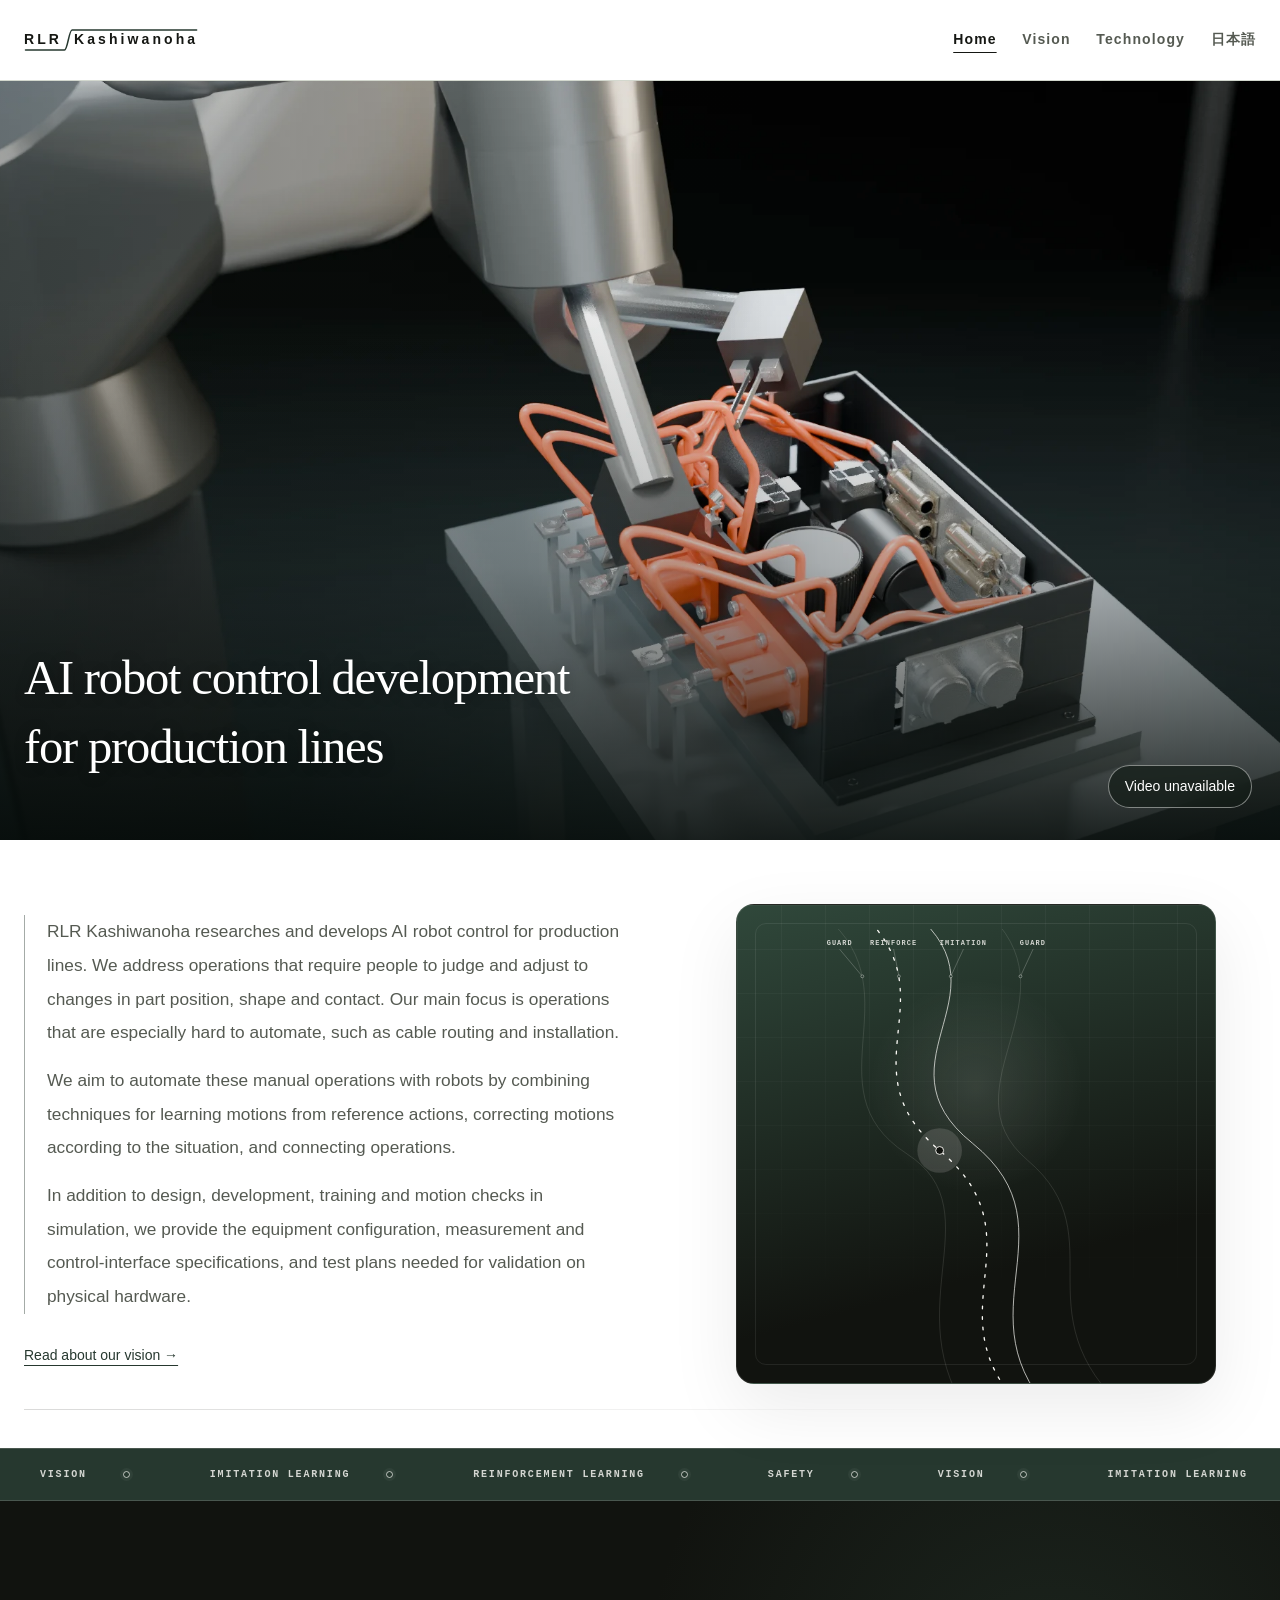
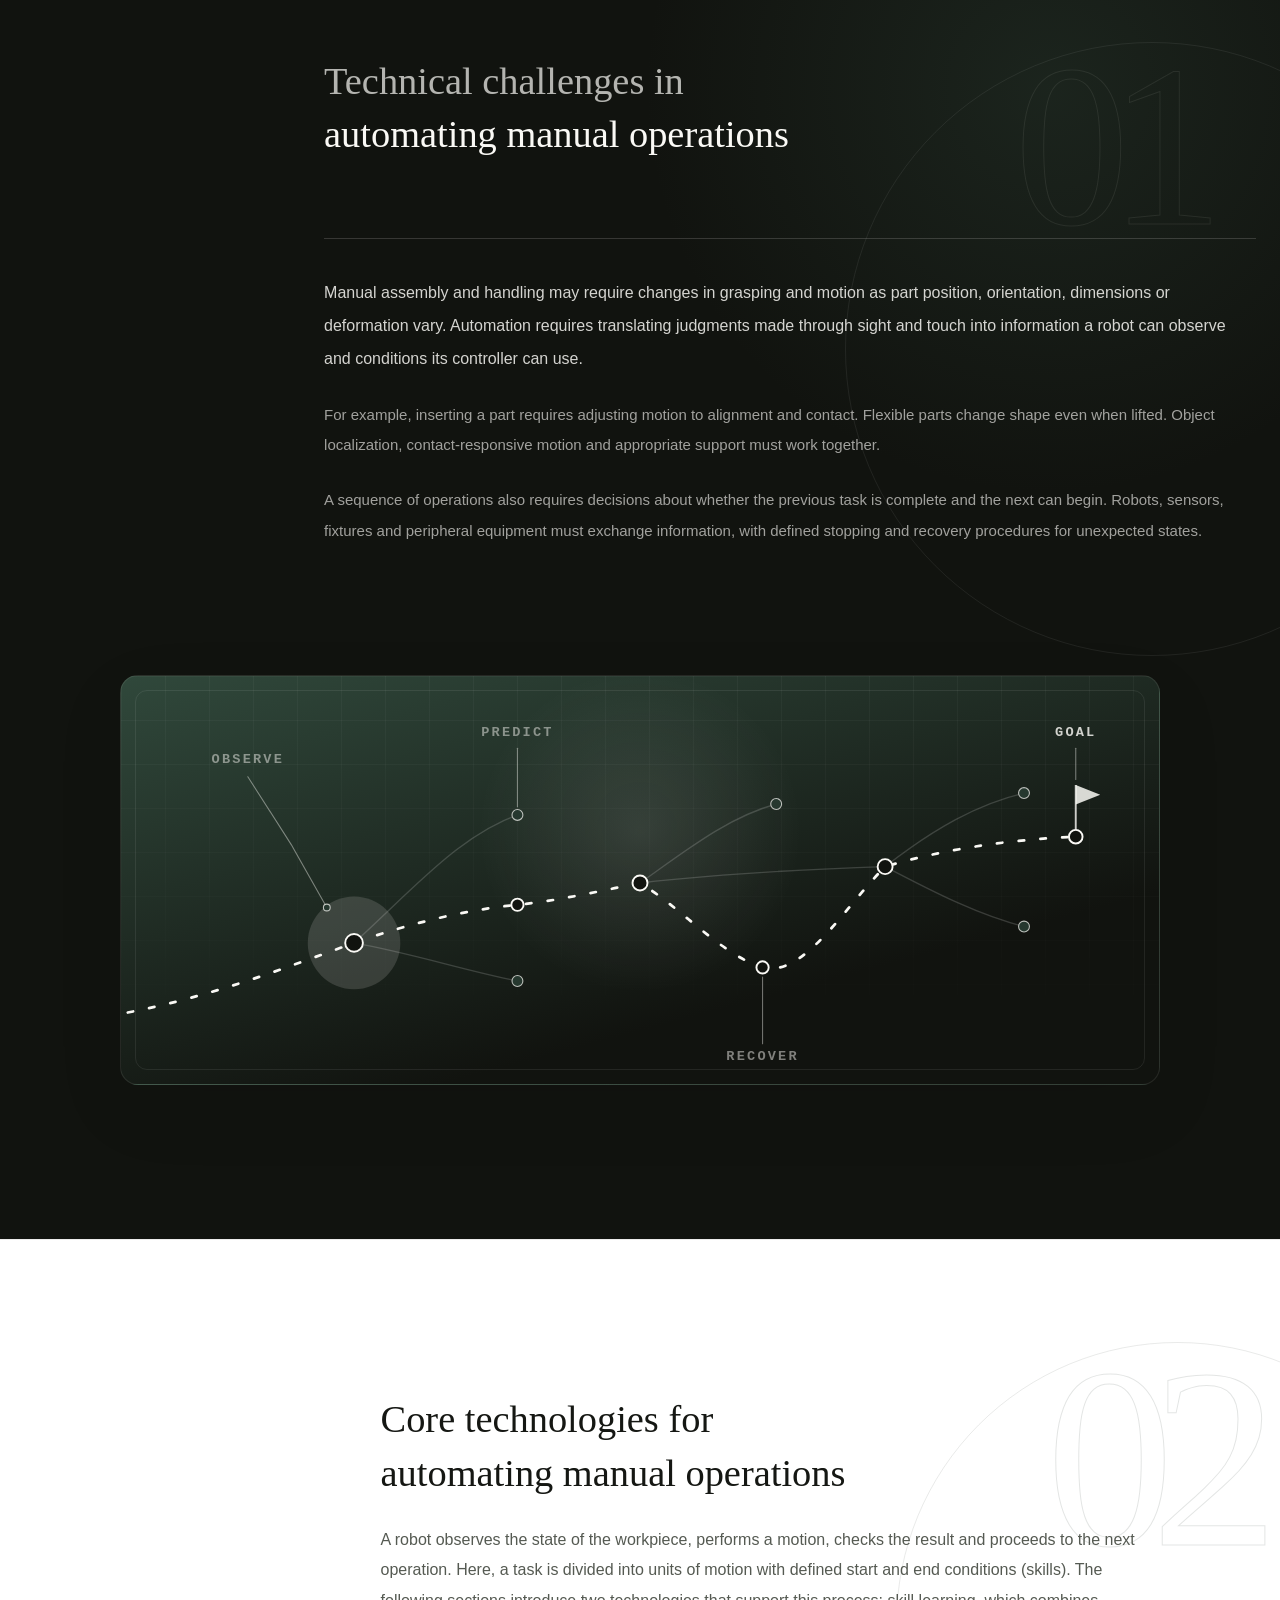
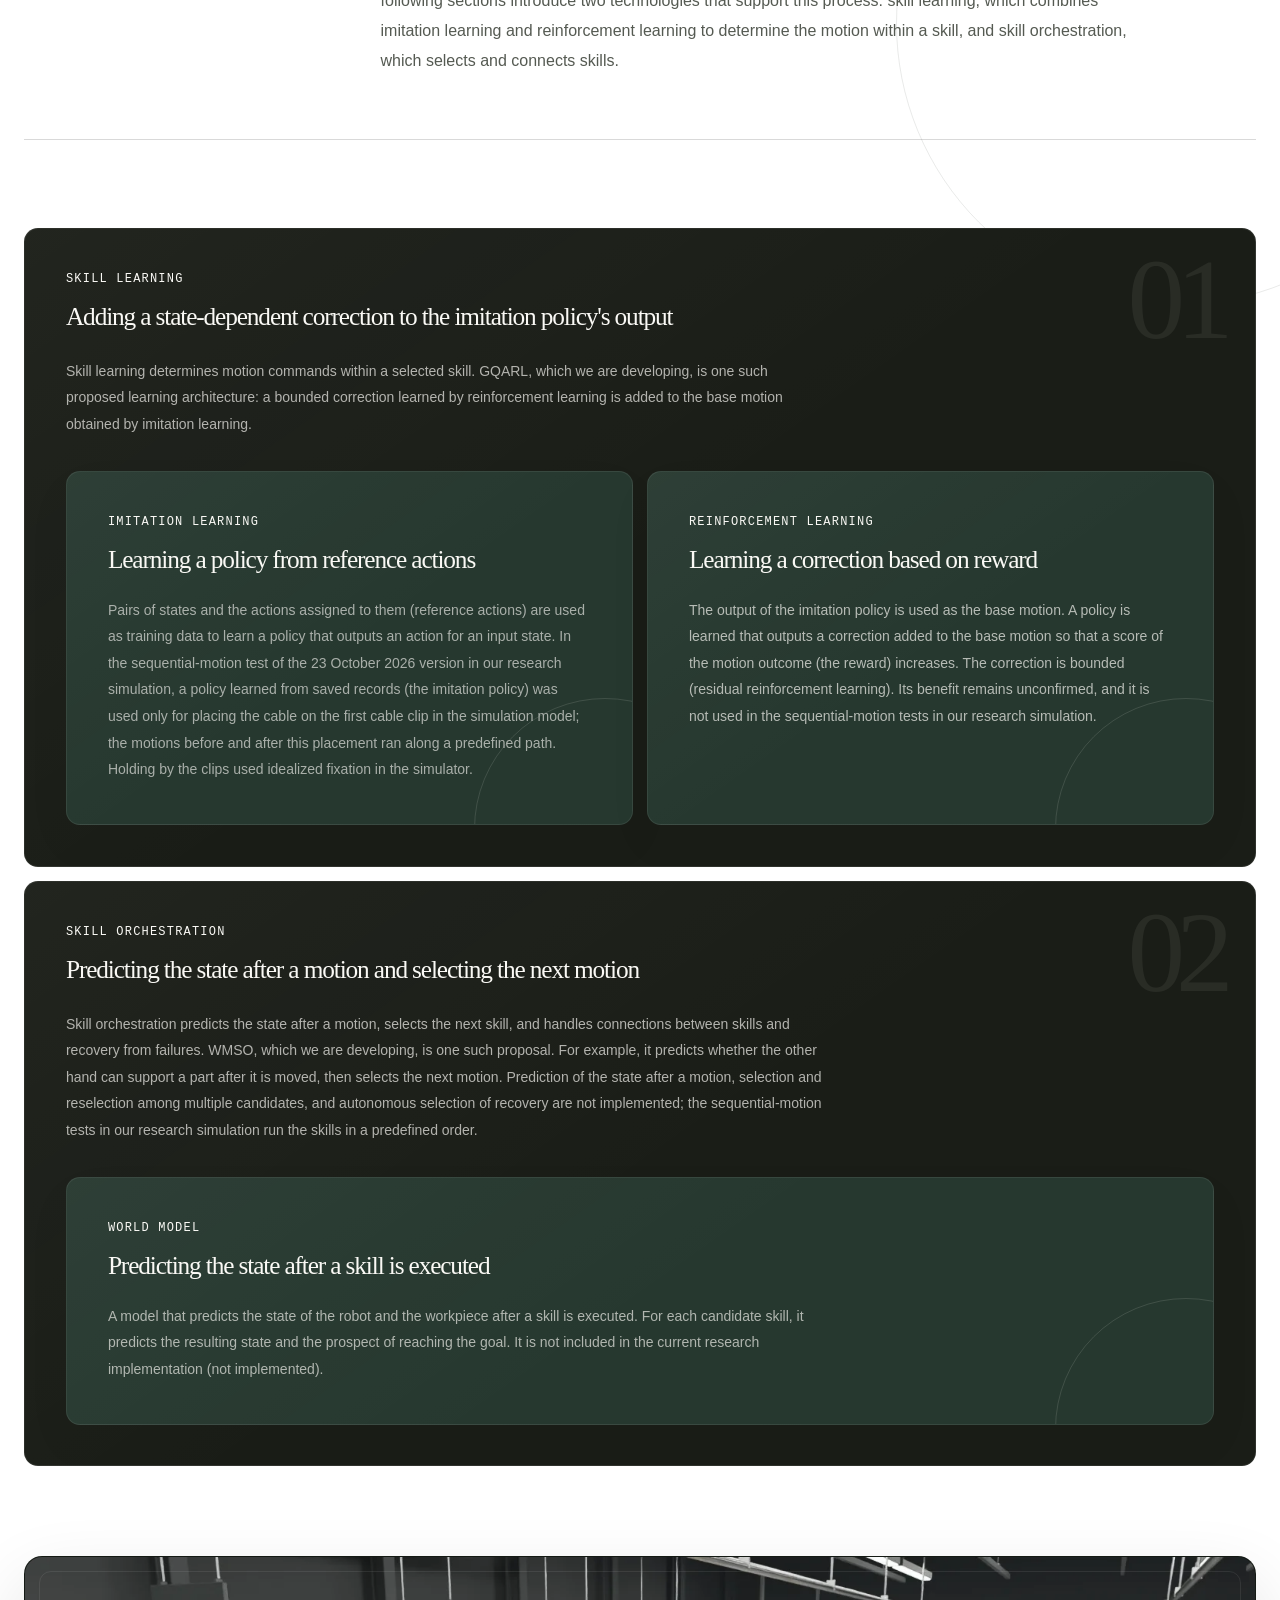
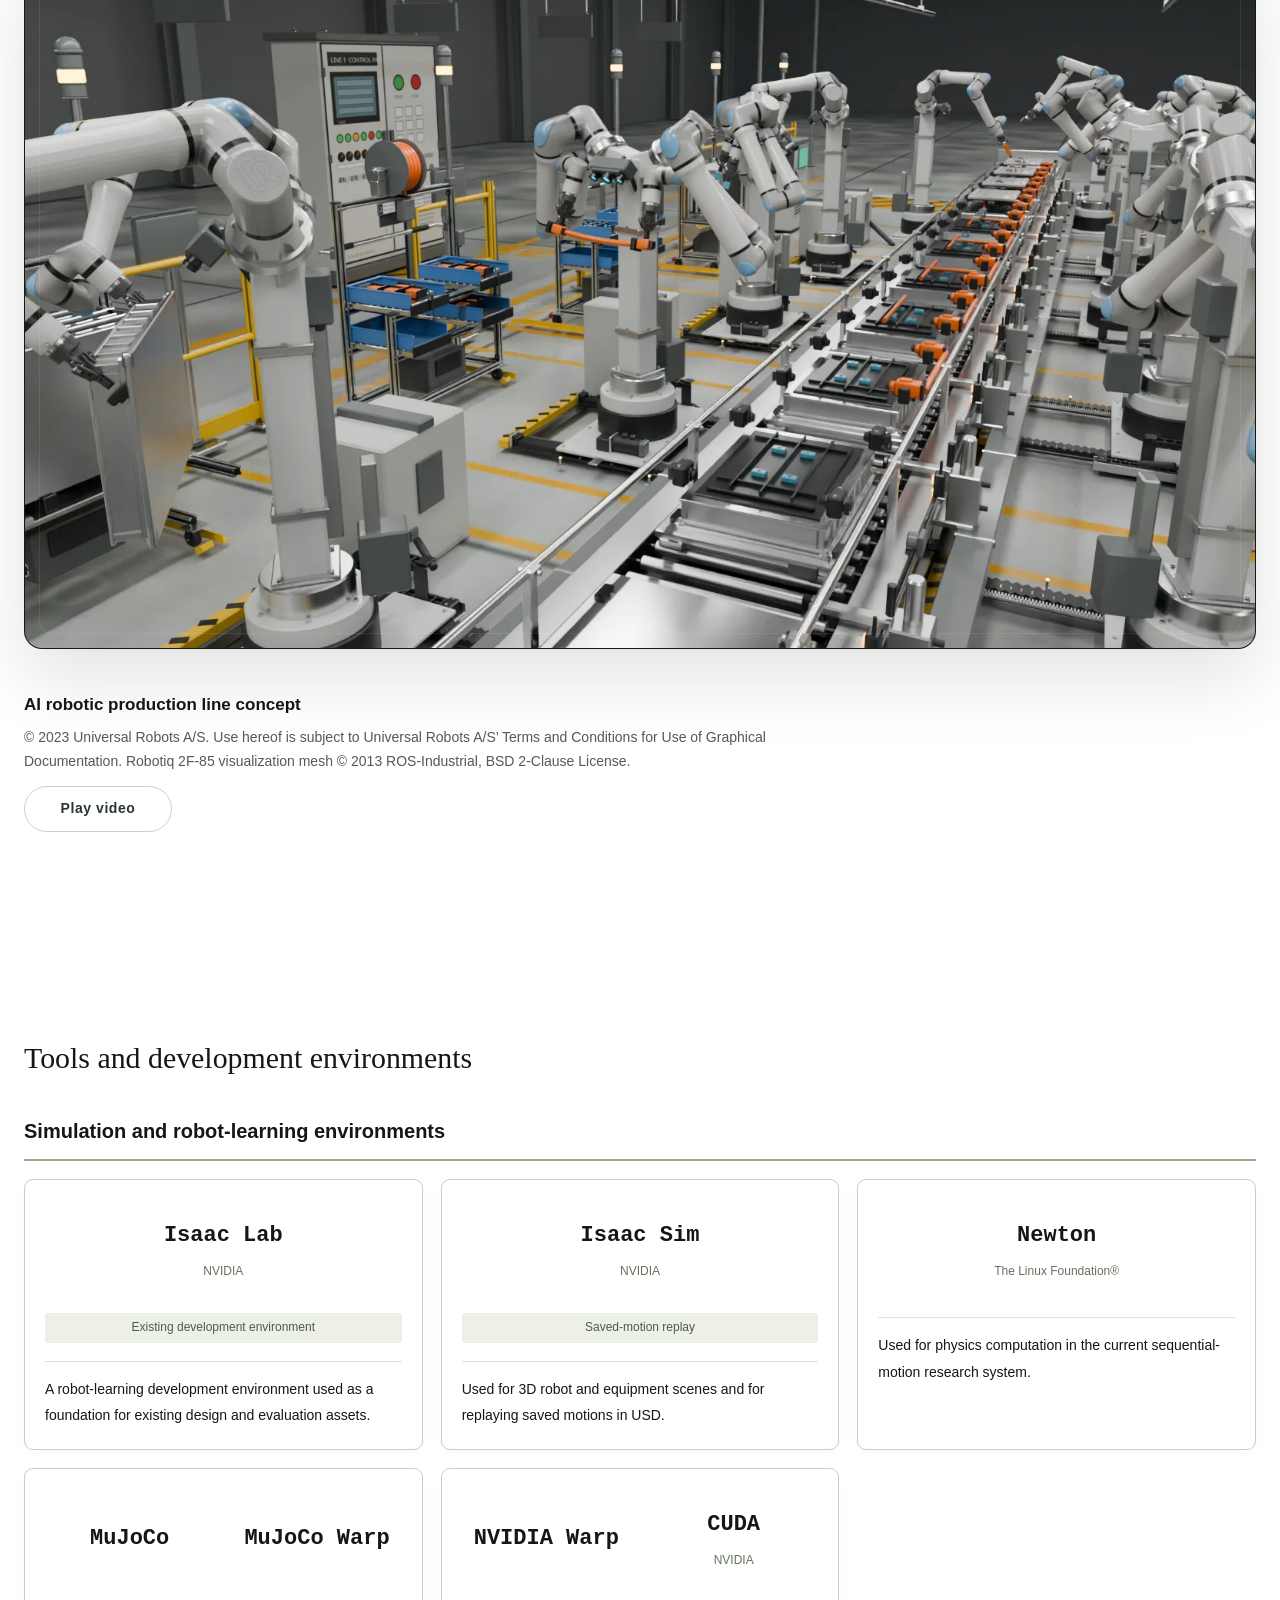
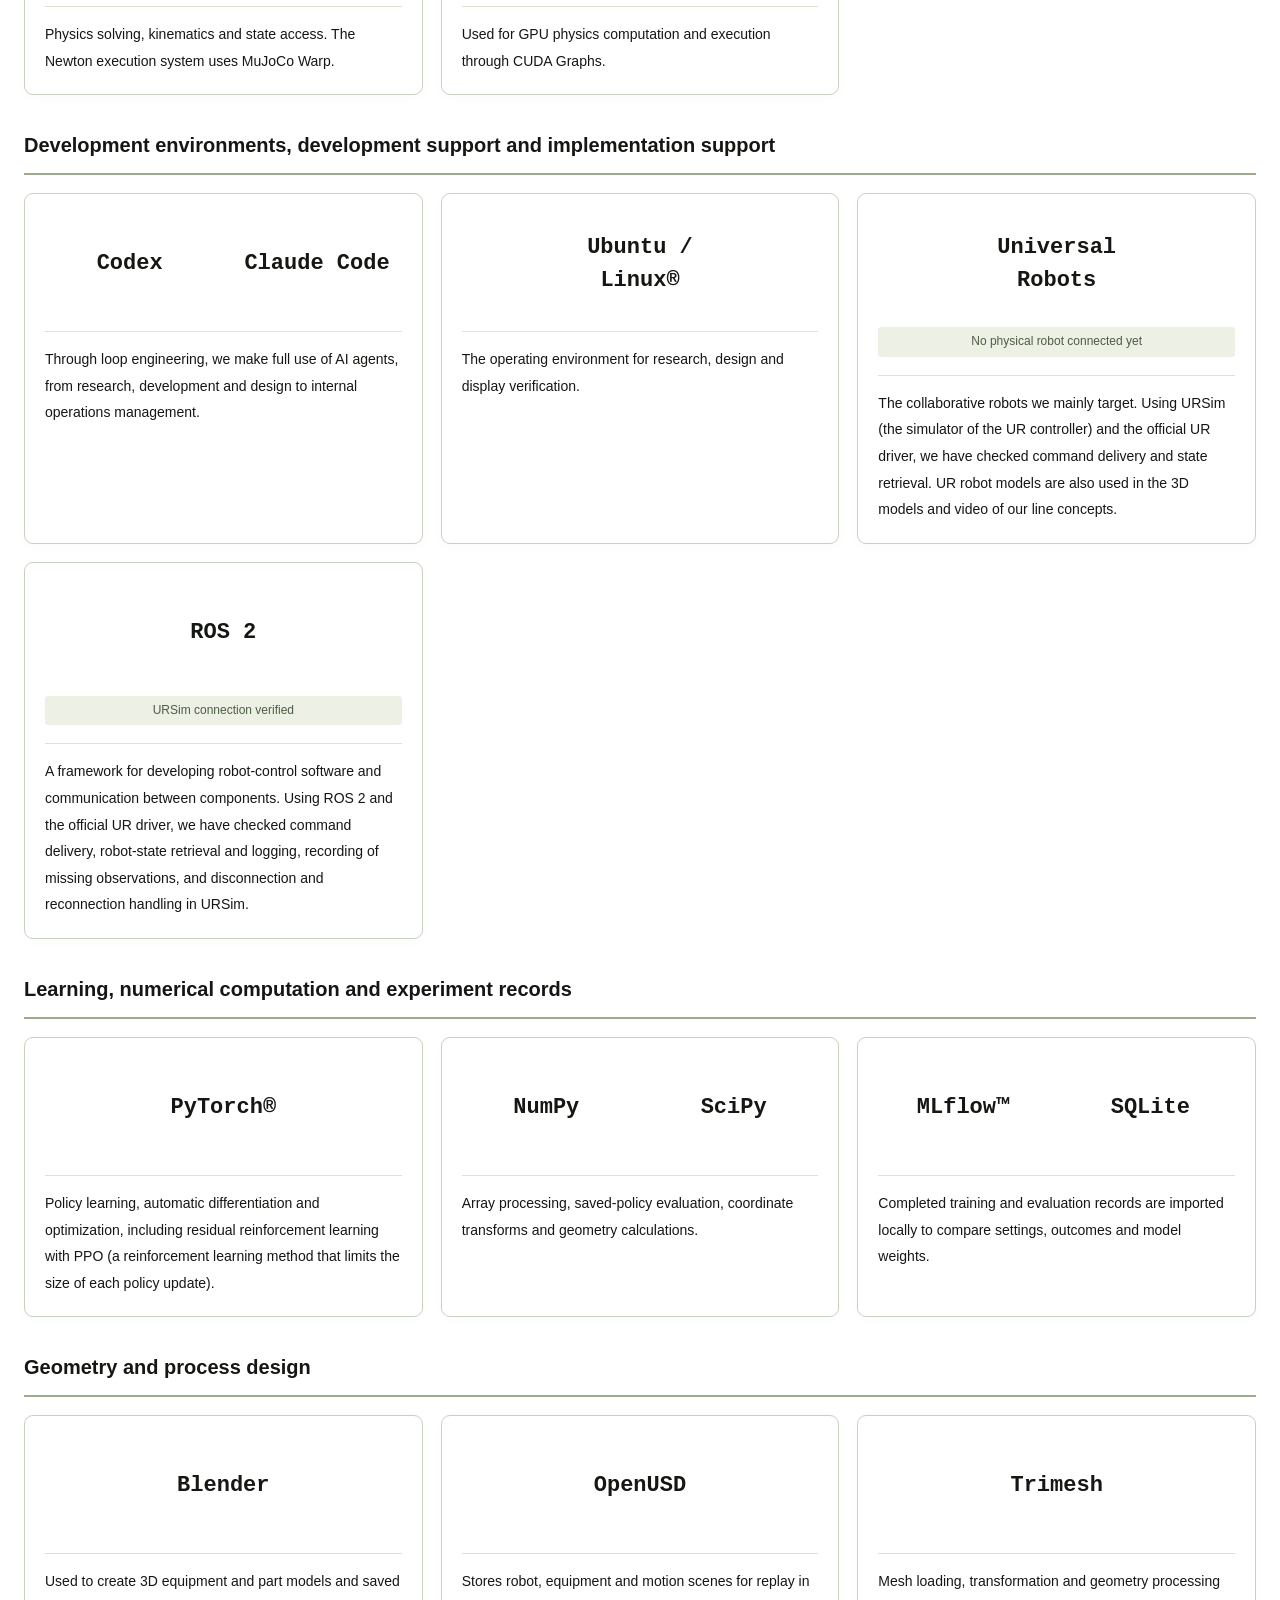
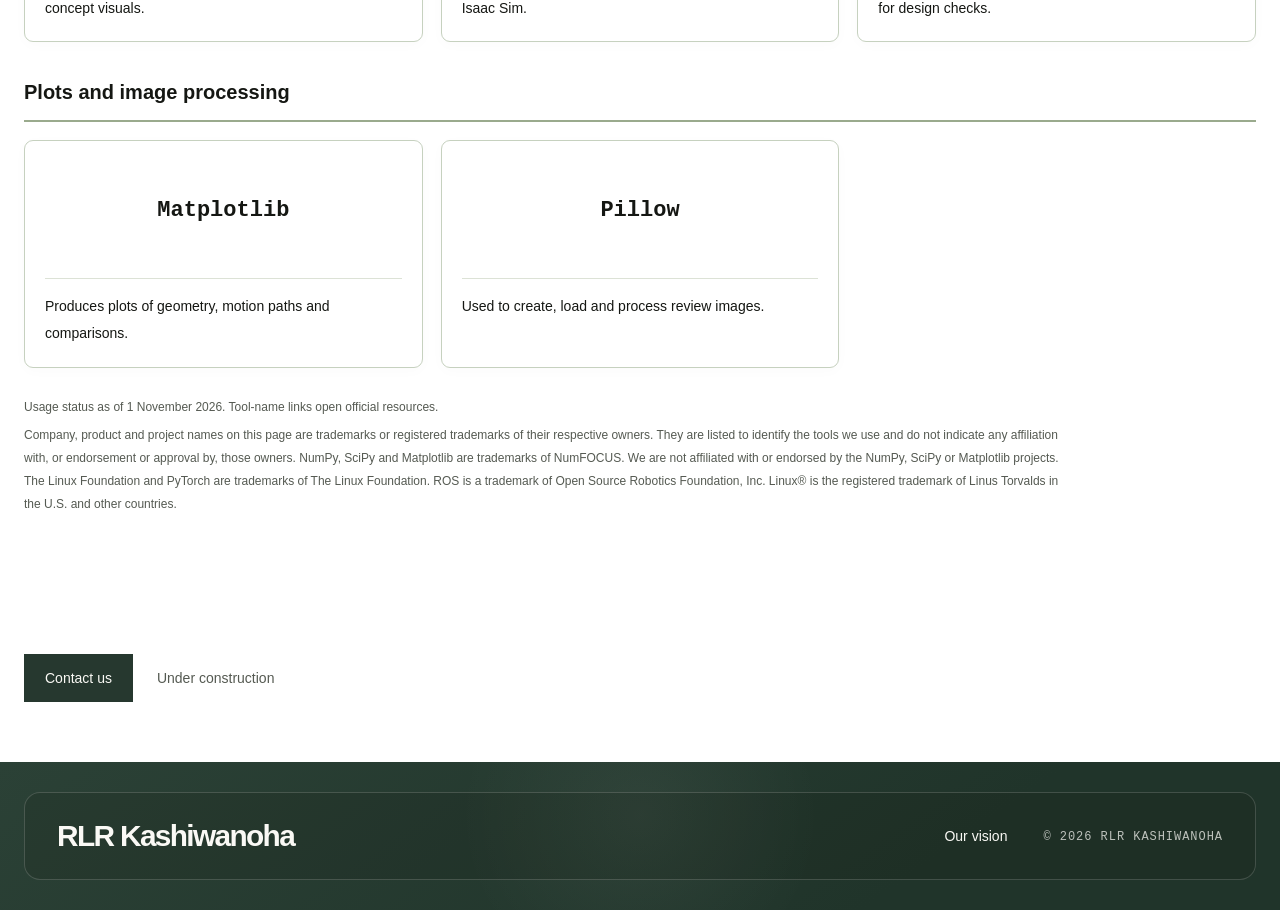
==== commit 1607da43: "Publish: imitation-learning card text, license name, 14px links, menu and scroll fixes - Home (ja/en" ====
--- a/en/index.html
+++ b/en/index.html
@@ -1752,7 +1752,7 @@
     </style>
   <link rel="stylesheet" href="/assets/hvjb.css" />
 <link rel="icon" href="/assets/favicon.svg" type="image/svg+xml" />
-<link rel="stylesheet" href="/assets/tools.css?v=fcca507d2964"><link rel="stylesheet" href="/assets/readability.css?v=0982be3990a6"><style>.project-line-link{display:inline-block;margin-top:14px;font-size:14px;text-underline-offset:5px}</style><link rel="stylesheet" href="/assets/cases.css?v=a3985706f7c2"><style id="home-architecture-layout">.core-pair-intro{grid-column:1/-1;margin:34px 0 4px;padding-bottom:20px;border-bottom:1px solid var(--line)}.core-pair-intro strong{display:block;font:500 clamp(25px,3vw,36px)/1.5 var(--serif);margin-bottom:12px}.core-pair-intro span{display:block;max-width:880px;font-size:15px;line-height:1.9;color:var(--ink-soft)}.core-card--architecture{grid-column:span 6;min-height:450px}.core-card--architecture-content{grid-template-columns:minmax(0,1fr);gap:22px;margin-top:32px;align-items:start}.core-card--architecture .core-card-link{margin-top:auto;padding-top:24px}.core-card--architecture h3 small{line-height:1.8}.core-card--architecture p{margin:0}@media(max-width:980px){.core-card--architecture{grid-column:1/-1;min-height:0}.core-card--architecture-content{margin-top:26px}}</style><style id="home-heading-scale">html[lang] body #purpose-title{font-size:clamp(21.33px,3vw,42.67px)}html[lang] body #core-title{font-size:clamp(21.33px,3vw,42.67px)}html[lang="ja"] body #core-title{font-size:clamp(13.33px,2.333vw,40px)}html[lang] body #development-deliverables-title{font-size:clamp(18.67px,2.267vw,29.33px)}html[lang] body #tools-title{font-size:clamp(20px,2.333vw,30.67px)}html[lang] body .core-card h3{font-size:clamp(16.67px,2vw,25.33px)}html[lang] body .core-pair-intro strong{font-size:clamp(16.67px,2vw,24px)}</style><style id="home-label-removal">@media (min-width:981px){.purpose-grid>div{grid-column:2}.core-head>.core-heading{grid-column:2}}</style><style id="home-film-below">.core-map+.concept-film{margin:clamp(56px,7vw,96px) 0 0}</style><style id="home-signal-strip">.signal-track{animation-duration:61s}</style><style id="home-skill-group">.core-group{grid-column:1/-1;position:relative;isolation:isolate;overflow:hidden;display:grid;gap:clamp(22px,2.6vw,34px);padding:clamp(28px,3.2vw,46px);border:1px solid rgba(250,249,245,.08);border-radius:14px;color:var(--white);background:linear-gradient(145deg,rgba(250,249,245,.035),transparent 52%),var(--night-soft)}.core-group::after{position:absolute;z-index:0;top:clamp(12px,1.8vw,24px);right:clamp(18px,2.4vw,34px);content:attr(data-step);color:rgba(250,249,245,.065);font-family:var(--serif);font-size:clamp(84px,9vw,132px);font-weight:500;letter-spacing:-.08em;line-height:.82;pointer-events:none}.core-group>*{position:relative;z-index:1}.core-group-head{display:block;color:inherit;text-decoration:none;max-width:760px}.core-group-head .core-card--architecture-content{margin-top:0}.core-group-head .core-card-meta{margin-bottom:22px}.core-group-head h3{margin:0;font-family:var(--serif);font-weight:500;letter-spacing:-.045em;line-height:1.5;font-size:clamp(16.67px,2vw,25.33px)}.core-group-head h3 small{display:block;margin-bottom:10px;font-family:var(--mono);font-size:10px;font-weight:500;letter-spacing:.12em;text-transform:uppercase}html[lang="ja"] .core-group-head h3 small{margin:0;font:inherit;letter-spacing:inherit;text-transform:none}.core-group-head p{margin:0;color:rgba(250,249,245,.68);font-size:14px;line-height:1.9}.core-group-head:hover .core-card-link{text-decoration:underline}.core-group-head:focus-visible{outline:3px solid #98b178;outline-offset:6px}.core-group-items{display:grid;grid-template-columns:repeat(2,minmax(0,1fr));gap:14px}.core-group-items .core-card{grid-column:auto;min-height:300px}.core-group-items .core-card::after{content:none}.core-group-items .core-card-meta{display:none}.core-group-items .core-card h3{margin:0 0 18px}.core-group-items .core-card .core-card-link{margin-top:auto;padding-top:22px}.core-group+.core-card--wmso{grid-column:1/-1;min-height:0}.core-group+.core-card--wmso p{max-width:760px}@media(max-width:700px){.core-group-items{grid-template-columns:1fr}.core-group{border-radius:10px}.core-group::after{font-size:88px}}</style><style id="home-orchestration-group">.core-card--worldmodel,.core-card--selection{color:var(--white);border-color:rgba(250,249,245,.08);background:linear-gradient(145deg,rgba(250,249,245,.035),transparent 52%),var(--forest)}.core-card--worldmodel::before,.core-card--selection::before{border-color:rgba(250,249,245,.12)}.core-card--worldmodel p,.core-card--selection p{color:rgba(250,249,245,.65)}.core-card--worldmodel:hover,.core-card--selection:hover{border-color:rgba(250,249,245,.2)}.core-group--orchestration .core-group-items{grid-template-columns:minmax(0,1fr)}.core-group--orchestration .core-group-items .core-card{min-height:0}.core-group--orchestration .core-group-items .core-card p{max-width:calc(760px - clamp(28px,3.2vw,46px))}</style><style id="home-small-text">body .concept-film-credit{max-width:760px;font-size:12px;opacity:1}body .concept-film-toggle{min-width:148px;min-height:44px;padding:10px 20px;font-family:var(--sans);font-size:14px;letter-spacing:.04em;text-transform:none}body .footer-meta{font-size:12px;letter-spacing:.08em;color:rgba(250,249,245,.72)}body .hero-film-toggle{font-size:14px}.core-group-head .core-card-meta{display:none}.core-card h3 small,.core-group-head h3 small{font-size:12px;letter-spacing:.1em}@media(max-width:700px){.core-group-head h3::before{content:"";float:right;width:96px;height:56px}}</style><link rel="stylesheet" href="/assets/home-visual.css?v=9d5e4b141c41"><link rel="preload" as="image" href="/assets/harness-routing-concept-poster.webp?v=8de471baf51a" fetchpriority="high" /><link rel="stylesheet" href="/assets/white-background.css?v=1ca10c7d8a95"><style id="common-header-css">#site-header{position:fixed;z-index:50;top:0;right:0;left:0;border-bottom:1px solid #d3d8ce;background:#fff;box-shadow:none;-webkit-backdrop-filter:none;backdrop-filter:none;transition:none}#site-header::before,#site-header::after{display:none}#site-header .nav-shell{display:flex;align-items:center;justify-content:space-between;gap:24px;width:min(100% - 48px,1320px);min-height:80px;margin:0 auto;transition:none}#site-header .brand{color:#151713;line-height:1.7;text-decoration:none}#site-header .site-nav{position:static;display:flex;align-items:center;gap:clamp(16px,2vw,28px);margin:0;padding:0;border:0;background:none;opacity:1;pointer-events:auto;transform:none;transition:none}#site-header .site-nav a{position:static;display:block;padding:8px 0;border:0;color:#555a52;font-size:13px;font-weight:600;line-height:1.7;letter-spacing:.08em;white-space:nowrap;text-decoration:none}#site-header .site-nav a::before,#site-header .site-nav a::after{content:none}#site-header .site-nav a:hover,#site-header .site-nav a[aria-current]{color:#151713;text-decoration:underline;text-decoration-thickness:1px;text-underline-offset:8px}#site-header :is(a,button):focus-visible{outline:2px solid #3d5b4b;outline-offset:4px}#site-header .menu-button{display:none;flex:none;width:44px;height:44px;padding:0;border:1px solid #8a9488;border-radius:50%;background:transparent;color:#151713;cursor:pointer}#site-header .menu-button span,#site-header .menu-button::before,#site-header .menu-button::after{display:block;width:16px;height:1px;margin:4px auto;content:"";background:currentColor;transition:transform 180ms ease}#site-header .menu-button[aria-expanded="true"] span{opacity:0}#site-header .menu-button[aria-expanded="true"]::before{transform:translateY(5px) rotate(45deg)}#site-header .menu-button[aria-expanded="true"]::after{transform:translateY(-5px) rotate(-45deg)}@media(max-width:980px){#site-header .nav-shell{width:calc(100% - 32px);min-height:68px}#site-header .menu-button{display:block}#site-header .site-nav{position:absolute;top:calc(100% + 1px);right:0;left:0;display:none;gap:0;max-height:calc(100vh - 69px);overflow-y:auto;padding:6px 16px 16px;border-bottom:1px solid #d3d8ce;background:#fff}#site-header .site-nav.is-open{display:grid}#site-header .site-nav a{padding:13px 4px;border-bottom:1px solid #e3e7e2}}</style><style id="publish-pages">a.link-disabled{cursor:default}.core-card.link-disabled:hover{border-color:var(--line);box-shadow:0 20px 52px rgba(17,19,15,.035);translate:none}.core-card--imitation.link-disabled:hover,.core-card--reinforcement.link-disabled:hover,.core-card--architecture.link-disabled:hover,.core-card--worldmodel.link-disabled:hover,.core-card--selection.link-disabled:hover{border-color:rgba(250,249,245,.08)}.construction-note{font-size:14px;line-height:1.6;color:var(--ink-soft)}.core-group-items .core-card{min-height:0}</style></head>
+<link rel="stylesheet" href="/assets/tools.css?v=fcca507d2964"><link rel="stylesheet" href="/assets/readability.css?v=8768407e3f03"><style>.project-line-link{display:inline-block;margin-top:14px;font-size:14px;text-underline-offset:5px}</style><link rel="stylesheet" href="/assets/cases.css?v=a3985706f7c2"><style id="home-architecture-layout">.core-pair-intro{grid-column:1/-1;margin:34px 0 4px;padding-bottom:20px;border-bottom:1px solid var(--line)}.core-pair-intro strong{display:block;font:500 clamp(25px,3vw,36px)/1.5 var(--serif);margin-bottom:12px}.core-pair-intro span{display:block;max-width:880px;font-size:15px;line-height:1.9;color:var(--ink-soft)}.core-card--architecture{grid-column:span 6;min-height:450px}.core-card--architecture-content{grid-template-columns:minmax(0,1fr);gap:22px;margin-top:32px;align-items:start}.core-card--architecture .core-card-link{margin-top:auto;padding-top:24px}.core-card--architecture h3 small{line-height:1.8}.core-card--architecture p{margin:0}@media(max-width:980px){.core-card--architecture{grid-column:1/-1;min-height:0}.core-card--architecture-content{margin-top:26px}}</style><style id="home-heading-scale">html[lang] body #purpose-title{font-size:clamp(21.33px,3vw,42.67px)}html[lang] body #core-title{font-size:clamp(21.33px,3vw,42.67px)}html[lang="ja"] body #core-title{font-size:clamp(13.33px,2.333vw,40px)}html[lang] body #development-deliverables-title{font-size:clamp(18.67px,2.267vw,29.33px)}html[lang] body #tools-title{font-size:clamp(20px,2.333vw,30.67px)}html[lang] body .core-card h3{font-size:clamp(16.67px,2vw,25.33px)}html[lang] body .core-pair-intro strong{font-size:clamp(16.67px,2vw,24px)}</style><style id="home-label-removal">@media (min-width:981px){.purpose-grid>div{grid-column:2}.core-head>.core-heading{grid-column:2}}</style><style id="home-film-below">.core-map+.concept-film{margin:clamp(56px,7vw,96px) 0 0}</style><style id="home-signal-strip">.signal-track{animation-duration:61s}</style><style id="home-skill-group">.core-group{grid-column:1/-1;position:relative;isolation:isolate;overflow:hidden;display:grid;gap:clamp(22px,2.6vw,34px);padding:clamp(28px,3.2vw,46px);border:1px solid rgba(250,249,245,.08);border-radius:14px;color:var(--white);background:linear-gradient(145deg,rgba(250,249,245,.035),transparent 52%),var(--night-soft)}.core-group::after{position:absolute;z-index:0;top:clamp(12px,1.8vw,24px);right:clamp(18px,2.4vw,34px);content:attr(data-step);color:rgba(250,249,245,.065);font-family:var(--serif);font-size:clamp(84px,9vw,132px);font-weight:500;letter-spacing:-.08em;line-height:.82;pointer-events:none}.core-group>*{position:relative;z-index:1}.core-group-head{display:block;color:inherit;text-decoration:none;max-width:760px}.core-group-head .core-card--architecture-content{margin-top:0}.core-group-head .core-card-meta{margin-bottom:22px}.core-group-head h3{margin:0;font-family:var(--serif);font-weight:500;letter-spacing:-.045em;line-height:1.5;font-size:clamp(16.67px,2vw,25.33px)}.core-group-head h3 small{display:block;margin-bottom:10px;font-family:var(--mono);font-size:10px;font-weight:500;letter-spacing:.12em;text-transform:uppercase}html[lang="ja"] .core-group-head h3 small{margin:0;font:inherit;letter-spacing:inherit;text-transform:none}.core-group-head p{margin:0;color:rgba(250,249,245,.68);font-size:14px;line-height:1.9}.core-group-head:hover .core-card-link{text-decoration:underline}.core-group-head:focus-visible{outline:3px solid #98b178;outline-offset:6px}.core-group-items{display:grid;grid-template-columns:repeat(2,minmax(0,1fr));gap:14px}.core-group-items .core-card{grid-column:auto;min-height:300px}.core-group-items .core-card::after{content:none}.core-group-items .core-card-meta{display:none}.core-group-items .core-card h3{margin:0 0 18px}.core-group-items .core-card .core-card-link{margin-top:auto;padding-top:22px}.core-group+.core-card--wmso{grid-column:1/-1;min-height:0}.core-group+.core-card--wmso p{max-width:760px}@media(max-width:700px){.core-group-items{grid-template-columns:1fr}.core-group{border-radius:10px}.core-group::after{font-size:88px}}</style><style id="home-orchestration-group">.core-card--worldmodel,.core-card--selection{color:var(--white);border-color:rgba(250,249,245,.08);background:linear-gradient(145deg,rgba(250,249,245,.035),transparent 52%),var(--forest)}.core-card--worldmodel::before,.core-card--selection::before{border-color:rgba(250,249,245,.12)}.core-card--worldmodel p,.core-card--selection p{color:rgba(250,249,245,.65)}.core-card--worldmodel:hover,.core-card--selection:hover{border-color:rgba(250,249,245,.2)}.core-group--orchestration .core-group-items{grid-template-columns:minmax(0,1fr)}.core-group--orchestration .core-group-items .core-card{min-height:0}.core-group--orchestration .core-group-items .core-card p{max-width:calc(760px - clamp(28px,3.2vw,46px))}</style><style id="home-section-anchor">@media(max-width:980px){#core{scroll-margin-top:68px}}</style><style id="home-overflow-clip">html{overflow-x:clip}</style><style id="home-small-text">body .concept-film-credit{max-width:760px;font-size:14px;opacity:1}body .concept-film-toggle{min-width:148px;min-height:44px;padding:10px 20px;font-family:var(--sans);font-size:14px;letter-spacing:.04em;text-transform:none}body .footer-meta{font-size:12px;letter-spacing:.08em;color:rgba(250,249,245,.72)}body .hero-film-toggle{font-size:14px}.core-group-head .core-card-meta{display:none}.core-card h3 small,.core-group-head h3 small{font-size:12px;letter-spacing:.1em}@media(max-width:700px){.core-group-head h3::before{content:"";float:right;width:96px;height:56px}}</style><link rel="stylesheet" href="/assets/home-visual.css?v=9d5e4b141c41"><link rel="preload" as="image" href="/assets/harness-routing-concept-poster.webp?v=8de471baf51a" fetchpriority="high" /><link rel="stylesheet" href="/assets/white-background.css?v=1ca10c7d8a95"><style id="common-header-css">#site-header{position:fixed;z-index:50;top:0;right:0;left:0;border-bottom:1px solid #d3d8ce;background:#fff;box-shadow:none;-webkit-backdrop-filter:none;backdrop-filter:none;transition:none}#site-header::before,#site-header::after{display:none}#site-header .nav-shell{display:flex;align-items:center;justify-content:space-between;gap:24px;width:min(100% - 48px,1320px);min-height:80px;margin:0 auto;transition:none}#site-header .brand{color:#151713;line-height:1.7;text-decoration:none}#site-header .site-nav{position:static;display:flex;align-items:center;gap:clamp(16px,2vw,28px);margin:0;padding:0;border:0;background:none;opacity:1;pointer-events:auto;transform:none;transition:none}#site-header .site-nav a{position:static;display:block;padding:8px 0;border:0;color:#555a52;font-size:14px;font-weight:600;line-height:1.7;letter-spacing:.08em;white-space:nowrap;text-decoration:none}#site-header .site-nav a::before,#site-header .site-nav a::after{content:none}#site-header .site-nav a:hover,#site-header .site-nav a[aria-current]{color:#151713;text-decoration:underline;text-decoration-thickness:1px;text-underline-offset:8px}#site-header :is(a,button):focus-visible{outline:2px solid #3d5b4b;outline-offset:4px}#site-header .menu-button{display:none;flex:none;width:44px;height:44px;padding:0;border:1px solid #8a9488;border-radius:50%;background:transparent;color:#151713;cursor:pointer}#site-header .menu-button span,#site-header .menu-button::before,#site-header .menu-button::after{display:block;width:16px;height:1px;margin:4px auto;content:"";background:currentColor;transition:transform 180ms ease}#site-header .menu-button[aria-expanded="true"] span{opacity:0}#site-header .menu-button[aria-expanded="true"]::before{transform:translateY(5px) rotate(45deg)}#site-header .menu-button[aria-expanded="true"]::after{transform:translateY(-5px) rotate(-45deg)}@media(max-width:980px){#site-header .nav-shell{width:calc(100% - 32px);min-height:68px}#site-header .menu-button{display:block}#site-header .site-nav{position:absolute;top:calc(100% + 1px);right:0;left:0;display:none;gap:0;max-height:calc(100vh - 69px);overflow-y:auto;padding:6px 16px 16px;border-bottom:1px solid #d3d8ce;background:#fff}#site-header .site-nav.is-open{display:grid}#site-header .site-nav a{padding:13px 4px;border-bottom:1px solid #e3e7e2}}</style><style id="publish-pages">a.link-disabled{cursor:default}.core-card.link-disabled:hover{border-color:var(--line);box-shadow:0 20px 52px rgba(17,19,15,.035);translate:none}.core-card--imitation.link-disabled:hover,.core-card--reinforcement.link-disabled:hover,.core-card--architecture.link-disabled:hover,.core-card--worldmodel.link-disabled:hover,.core-card--selection.link-disabled:hover{border-color:rgba(250,249,245,.08)}.construction-note{font-size:14px;line-height:1.6;color:var(--ink-soft)}.core-group-items .core-card{min-height:0}</style></head>
 
   <body>
     <a class="skip-link" href="#main">Skip to main content</a>
@@ -1888,7 +1888,7 @@
                 <span>Imitation</span>
               </div>
               <h3 id="technology-imitation-title"><small>Imitation learning</small>Learning a policy from reference actions</h3>
-              <p>Pairs of states and the actions taken in them (reference actions) are used as training data to learn a policy that outputs an action for an input state. In the sequential-motion tests in our research simulation, the initial motion uses a policy learned from saved records (the imitation policy).</p></a>
+              <p>Pairs of states and the actions assigned to them (reference actions) are used as training data to learn a policy that outputs an action for an input state. In the sequential-motion test of the 23 October 2026 version in our research simulation, a policy learned from saved records (the imitation policy) was used only for placing the cable on the first cable clip in the simulation model; the motions before and after this placement ran along a predefined path. Holding by the clips used idealized fixation in the simulator.</p></a>
               <a class="core-card core-card--reinforcement reveal link-disabled" data-step="">
               <div class="core-card-meta">
                 <span>Reinforcement</span>
@@ -1936,7 +1936,7 @@
                   © 2023 Universal Robots A/S. Use hereof is subject to Universal Robots A/S’
                   <a href="https://www.universal-robots.com/legal/terms-and-conditions/terms_and_conditions_for_use_of_graphical_documentation.txt" target="_blank" rel="noopener noreferrer">Terms and Conditions for Use of Graphical Documentation</a>.
                   Robotiq 2F-85 visualization mesh © 2013 ROS-Industrial,
-                  <a href="/assets/licenses/robotiq-bsd-3-clause.txt">BSD 3-Clause License</a>.
+                  <a href="/assets/licenses/robotiq-bsd-2-clause.txt">BSD 2-Clause License</a>.
                 </p>
                 <button
                   class="concept-film-toggle"
@@ -2148,5 +2148,5 @@
         revealItems.forEach((item) => observer.observe(item));
       })();
     </script>
-  <script defer src="/assets/home-visual.js?v=703a95157cf0"></script></body>
+  <script defer src="/assets/home-visual.js?v=703a95157cf0"></script><script id="common-header-focus-js">(()=>{const h=document.getElementById("site-header"),b=document.getElementById("menu-button");if(!h||!b)return;document.addEventListener("focusin",e=>{if(b.getAttribute("aria-expanded")==="true"&&!h.contains(e.target))b.click()})})()</script></body>
 </html>
--- a/assets/readability.css
+++ b/assets/readability.css
@@ -55,5 +55,5 @@
 @media(max-width:900px){.delivery-stages{grid-template-columns:1fr;gap:16px}.delivery-stage{padding:24px}.delivery-stage h3{font-size:24px}.delivery-stage .delivery-output{margin-top:0}.delivery-home{padding-top:46px;padding-bottom:36px}}
 @media(min-width:901px){.delivery-home .delivery-stages{display:block;border-top:1px solid var(--line)}.delivery-home .delivery-stage{display:grid;grid-template-columns:50px minmax(240px,.9fr) minmax(0,1.5fr);gap:24px;align-items:baseline;padding:20px 0;border:0;border-bottom:1px solid var(--line);border-radius:0}.delivery-home .delivery-index{border:0;padding:0;margin:0}.delivery-home .delivery-stage h3{margin:0;font:500 21px/1.6 var(--serif);text-wrap:balance}.delivery-home .delivery-stage p{margin:0;font-size:15px;line-height:1.85}.delivery-home .delivery-sequence{max-width:1050px;line-height:1.9;margin:24px 0 0}}
 .home-services-link{color:inherit;text-decoration:underline}
-.home-vision-link{margin:24px 0 0;font-size:14px;line-height:1.8}.home-vision-link a{display:inline-block;padding-block:5px;color:var(--forest);text-decoration:underline;text-underline-offset:5px}.footer-page-links{display:flex;flex-wrap:wrap;gap:12px 24px;font-size:12px;line-height:1.8}.footer-page-links a{color:var(--white);text-underline-offset:4px}.footer-page-links a:hover{text-decoration:underline}
+.home-vision-link{margin:24px 0 0;font-size:14px;line-height:1.8}.home-vision-link a{display:inline-block;padding-block:5px;color:var(--forest);text-decoration:underline;text-underline-offset:5px}.footer-page-links{display:flex;flex-wrap:wrap;gap:12px 24px;font-size:14px;line-height:1.8}.footer-page-links a{color:var(--white);text-underline-offset:4px}.footer-page-links a:hover{text-decoration:underline}
 @media(max-width:760px){.closing--footer .site-footer{align-items:start;flex-direction:column;gap:28px}.closing--footer .footer-details{align-items:start;flex-direction:column;gap:20px}.closing--footer .footer-meta{text-align:left}}
